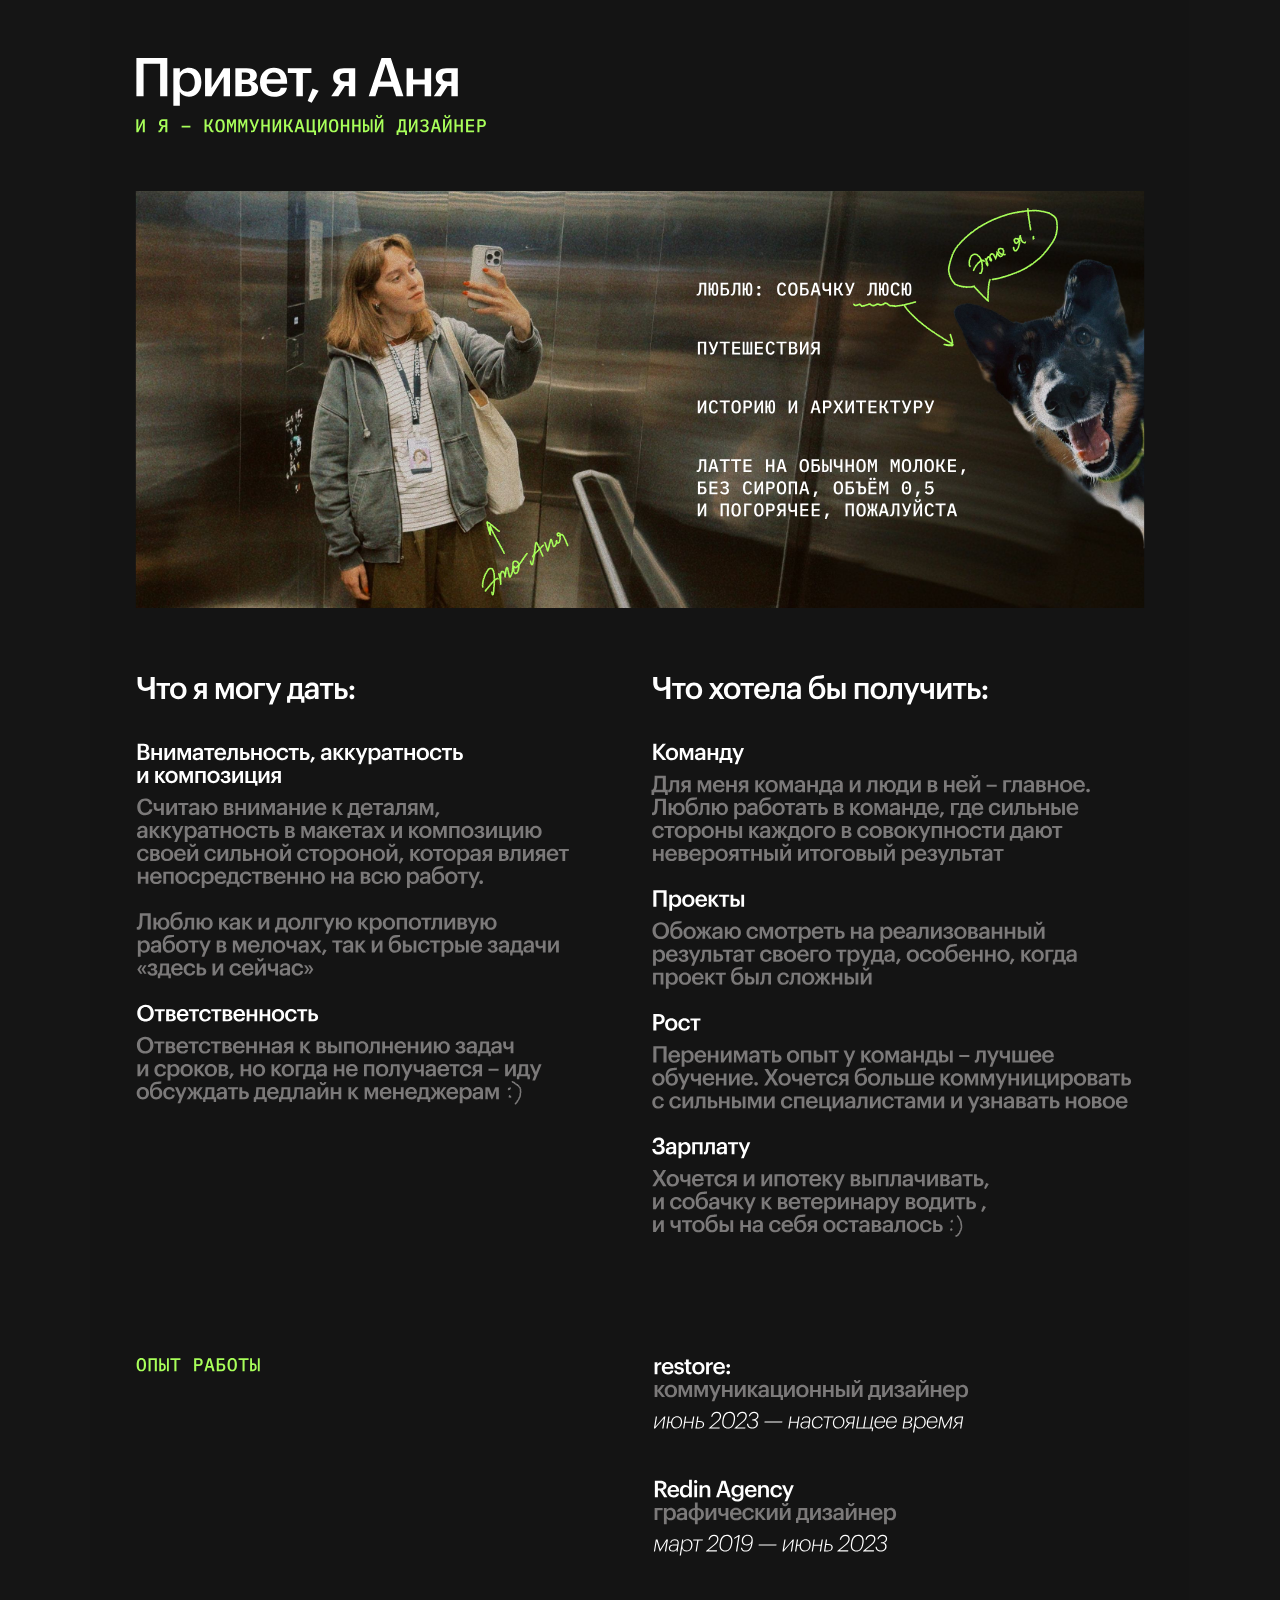
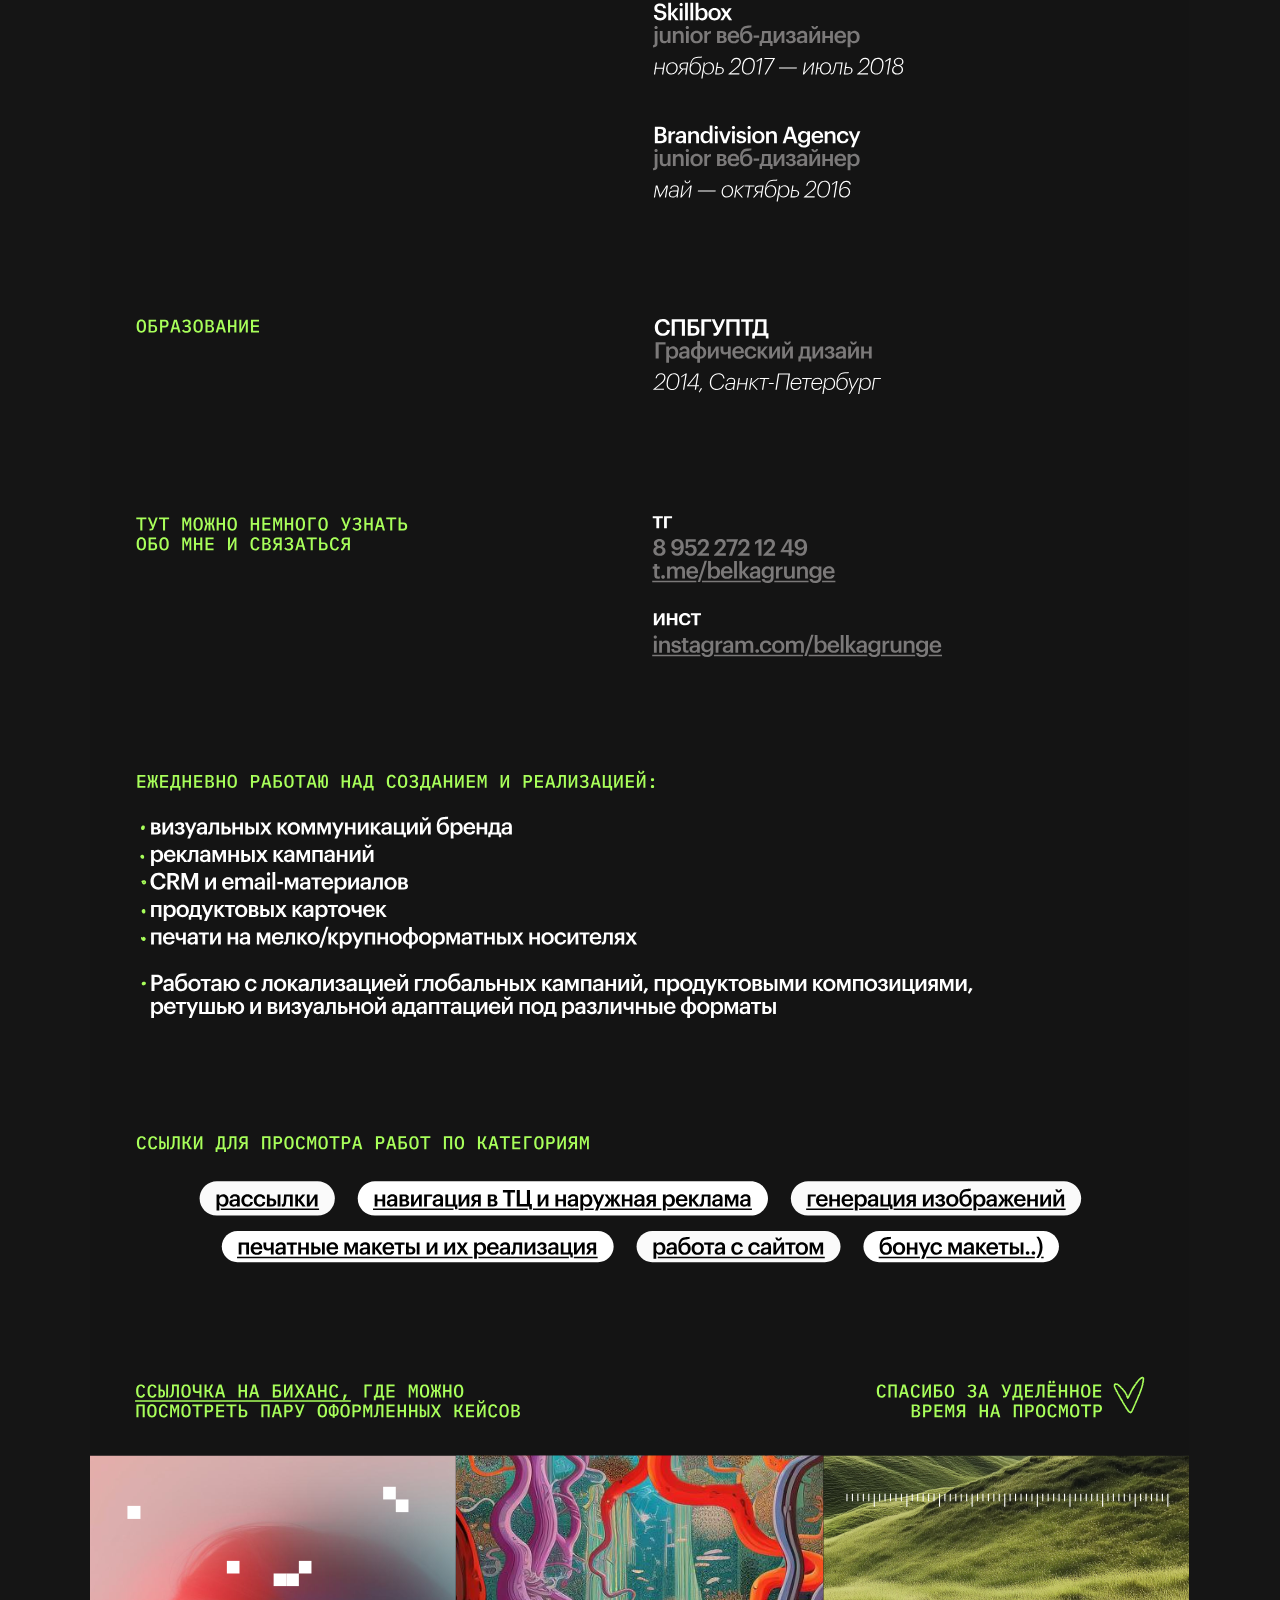
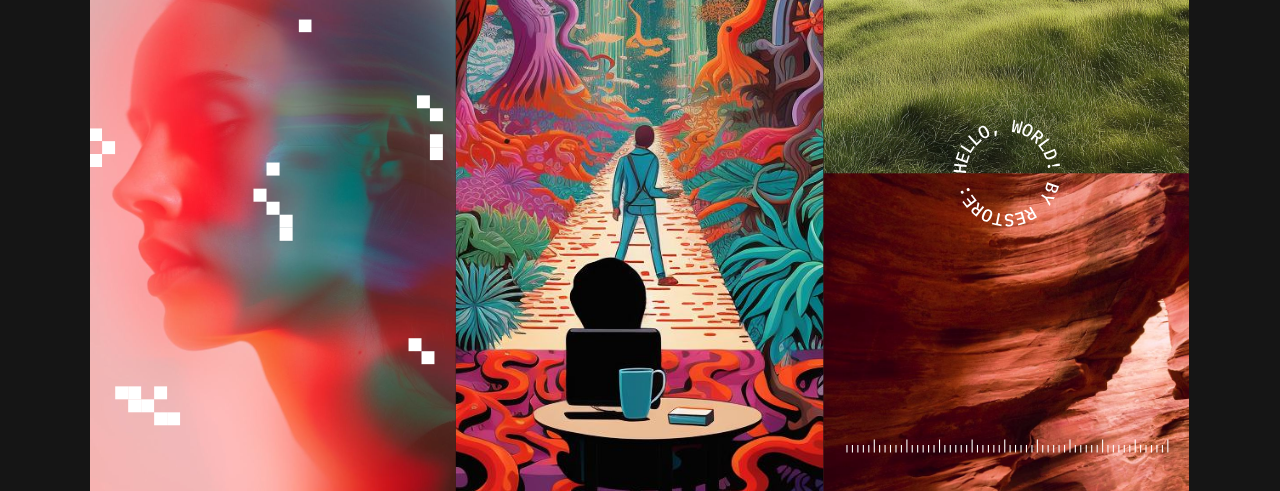
==== index.html @ af80dce6 "Use SVG resume for Retina quality" ====
<!doctype html>
<html lang="ru">
<head>
<meta charset="utf-8">
<meta name="viewport" content="width=device-width,initial-scale=1,viewport-fit=cover">
<title>Анна Белихова — портфолио</title>
<style>
*{box-sizing:border-box}
html{scroll-behavior:smooth;background:#151515;overflow-x:hidden}html,body{margin:0;width:100%;min-height:100%;background:#151515;color:#111;font-family:Arial,Helvetica,sans-serif;overscroll-behavior-y:none;overflow-x:hidden}
body.modal-open{overflow:hidden}
.page{width:100%;max-width:1100px;margin:0 auto;position:relative;line-height:0;background:#151515;overflow:hidden}
.page::after{content:"";position:absolute;top:0;right:-1px;width:2px;height:100%;background:#151515;pointer-events:none;z-index:1}
.resume{display:block;width:100%;max-width:none;height:auto}
.hotspot{position:absolute;border:0;background:transparent;cursor:pointer;border-radius:999px;padding:0;z-index:2}
.hotspot:focus-visible{outline:3px solid #111;outline-offset:2px}
.h1{left:9.97%;top:75.35%;width:12.29%;height:.94%}
.h2{left:24.34%;top:75.35%;width:37.29%;height:.94%}
.h3{left:63.72%;top:75.35%;width:26.39%;height:.94%}
.h4{left:11.98%;top:76.70%;width:35.63%;height:.86%}
.h5{left:49.69%;top:76.70%;width:18.54%;height:.86%}
.h6{left:70.31%;top:76.70%;width:17.78%;height:.86%}
.contact-link{position:absolute;display:block;z-index:3;background:transparent}
.telegram-link{left:51.11%;top:57.97%;width:26.86%;height:1.06%}
.behance-link{left:4.0972%;top:80.8568%;width:35.1389%;height:.8899%}
.instagram-link{left:51.11%;top:60.60%;width:26.39%;height:.44%}
.backdrop{position:fixed;inset:0;background:rgba(0,0,0,.60);display:none;align-items:center;justify-content:center;padding:20px;z-index:50}
.backdrop.is-open{display:flex}
.modal{position:relative;width:min(920px,calc(100vw - 40px));max-height:86vh;overflow:auto;background:#fff;border-radius:18px;box-shadow:0 28px 90px rgba(0,0,0,.3);overscroll-behavior:contain}
.modal-inner{line-height:0;padding:0}
.case-image{display:block;width:100%;height:auto}
.modal-title{font-size:32px;line-height:1.08;margin:0 0 18px}
.modal-note{font-size:16px;line-height:1.5;color:#666;margin:0;max-width:520px}
.placeholder-inner{padding:84px 50px 60px;line-height:1.35}
.close{position:sticky;top:14px;float:right;margin:14px 14px -58px 0;width:44px;height:44px;border:0;border-radius:50%;background:rgba(255,255,255,.98);box-shadow:0 3px 18px rgba(0,0,0,.18);cursor:pointer;z-index:3;font-size:28px;line-height:40px;font-weight:300}
@media(max-width:700px){
  .backdrop{padding:8px}
  .modal{width:calc(100vw - 16px);max-height:92vh;border-radius:14px}
  .modal-title{font-size:26px}
  .placeholder-inner{padding:72px 24px 40px}
  .close{top:10px;margin:10px 10px -54px 0}
}
</style>
</head>
<body>
<main class="page">
  <img class="resume" src="assets/resume.min.svg" alt="Резюме Анны Белиховой">
  <button class="hotspot h1" data-project="Рассылки" aria-label="Рассылки"></button>
  <button class="hotspot h2" data-project="Навигация в ТЦ и наружная реклама" aria-label="Навигация в ТЦ и наружная реклама"></button>
  <button class="hotspot h3" data-project="Генерация изображений" aria-label="Генерация изображений"></button>
  <button class="hotspot h4" data-project="Печатные макеты и их реализация" aria-label="Печатные макеты и их реализация"></button>
  <button class="hotspot h5" data-project="Работа с сайтом" aria-label="Работа с сайтом"></button>
  <button class="hotspot h6" data-project="Бонус макеты" aria-label="Бонус макеты"></button>
  <a class="contact-link telegram-link" href="https://t.me/belkagrunge" target="_blank" rel="noopener noreferrer" aria-label="Telegram"></a>
  <a class="contact-link behance-link" href="https://www.behance.net/belkagrunge" target="_blank" rel="noopener noreferrer" aria-label="Behance"></a>
  <a class="contact-link instagram-link" href="https://instagram.com/belkagrunge" target="_blank" rel="noopener noreferrer" aria-label="Instagram"></a>
</main>
<div class="backdrop" id="backdrop" aria-hidden="true">
  <section class="modal" role="dialog" aria-modal="true">
    <button class="close" id="close" aria-label="Закрыть">×</button>
    <div class="modal-inner" id="modalContent">
      <div class="placeholder-inner">
        <h1 class="modal-title" id="modalTitle"></h1>
        <p class="modal-note">Этот раздел пока не подключён.</p>
      </div>
    </div>
  </section>
</div>
<script>
const backdrop=document.getElementById('backdrop');
const closeBtn=document.getElementById('close');
const title=document.getElementById('modalTitle');
const modalContent=document.getElementById('modalContent');
function openModal(name){
  if(name==='Рассылки'){
    modalContent.innerHTML='<img class="case-image" src="assets/mailings.png" alt="Рассылки — портфолио Анны Белиховой" onerror="this.remove();document.getElementById(\'modalContent\').innerHTML=\'<div class=&quot;placeholder-inner&quot;><p class=&quot;modal-note&quot;>Имидж раздела пока не загружен.</p></div>\'">';
  }else{
    modalContent.innerHTML='<div class="placeholder-inner"><h1 class="modal-title" id="modalTitleDynamic"></h1><p class="modal-note">Этот раздел пока не подключён.</p></div>';
    document.getElementById('modalTitleDynamic').textContent=name;
  }
  if(typeof stopSmoothScroll === 'function') stopSmoothScroll();
  backdrop.classList.add('is-open');
  backdrop.setAttribute('aria-hidden','false');
  document.body.classList.add('modal-open');
  closeBtn.focus();
}
function closeModal(){
  backdrop.classList.remove('is-open');
  backdrop.setAttribute('aria-hidden','true');
  document.body.classList.remove('modal-open');
  requestAnimationFrame(()=>{
    if(typeof syncSmoothScroll === 'function') syncSmoothScroll();
  });
}
document.querySelectorAll('[data-project]').forEach(b=>b.addEventListener('click',()=>openModal(b.dataset.project)));
closeBtn.addEventListener('click',closeModal);
backdrop.addEventListener('click',e=>{if(e.target===backdrop) closeModal()});
document.addEventListener('keydown',e=>{if(e.key==='Escape') closeModal()});

const reduceMotion = window.matchMedia('(prefers-reduced-motion: reduce)').matches;
const isTouch = window.matchMedia('(pointer: coarse)').matches;
if(!reduceMotion && !isTouch){
  let current = window.scrollY;
  let target = window.scrollY;
  let raf = null;

  window.stopSmoothScroll = function(){
    if(raf){
      cancelAnimationFrame(raf);
      raf = null;
    }
    current = window.scrollY;
    target = window.scrollY;
  };

  window.syncSmoothScroll = function(){
    current = window.scrollY;
    target = window.scrollY;
  };

  const maxScroll = () => Math.max(0, document.documentElement.scrollHeight - window.innerHeight);

  function tick(){
    current += (target - current) * 0.115;
    if(Math.abs(target - current) < 0.35){
      current = target;
      window.scrollTo(0, current);
      raf = null;
      return;
    }
    window.scrollTo(0, current);
    raf = requestAnimationFrame(tick);
  }

  window.addEventListener('wheel', e => {
    if(document.body.classList.contains('modal-open')) return;
    if(e.ctrlKey) return;
    e.preventDefault();
    current = window.scrollY;
    target = Math.min(maxScroll(), Math.max(0, target + e.deltaY * 0.99));
    if(!raf) raf = requestAnimationFrame(tick);
  }, {passive:false});

  window.addEventListener('scroll', () => {
    if(!raf){
      current = window.scrollY;
      target = window.scrollY;
    }
  }, {passive:true});
}
</script>
</body>
</html>
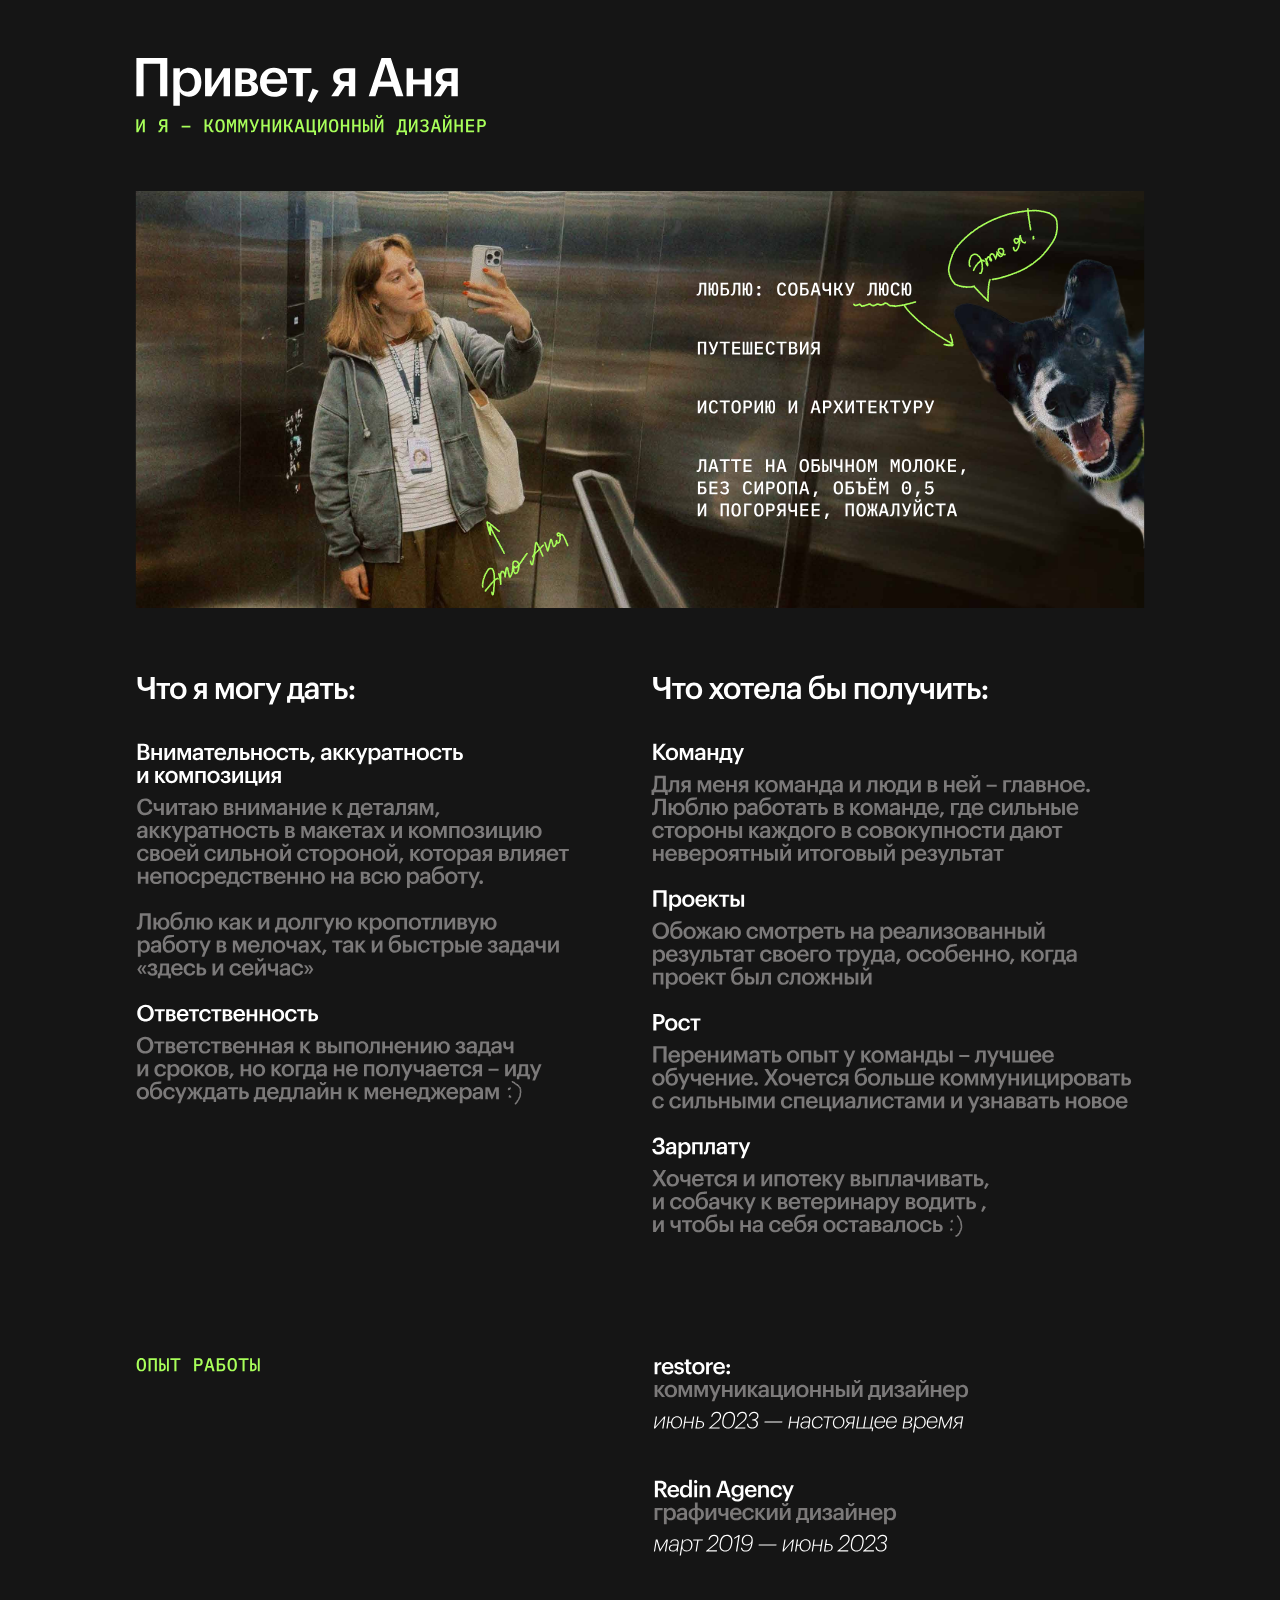
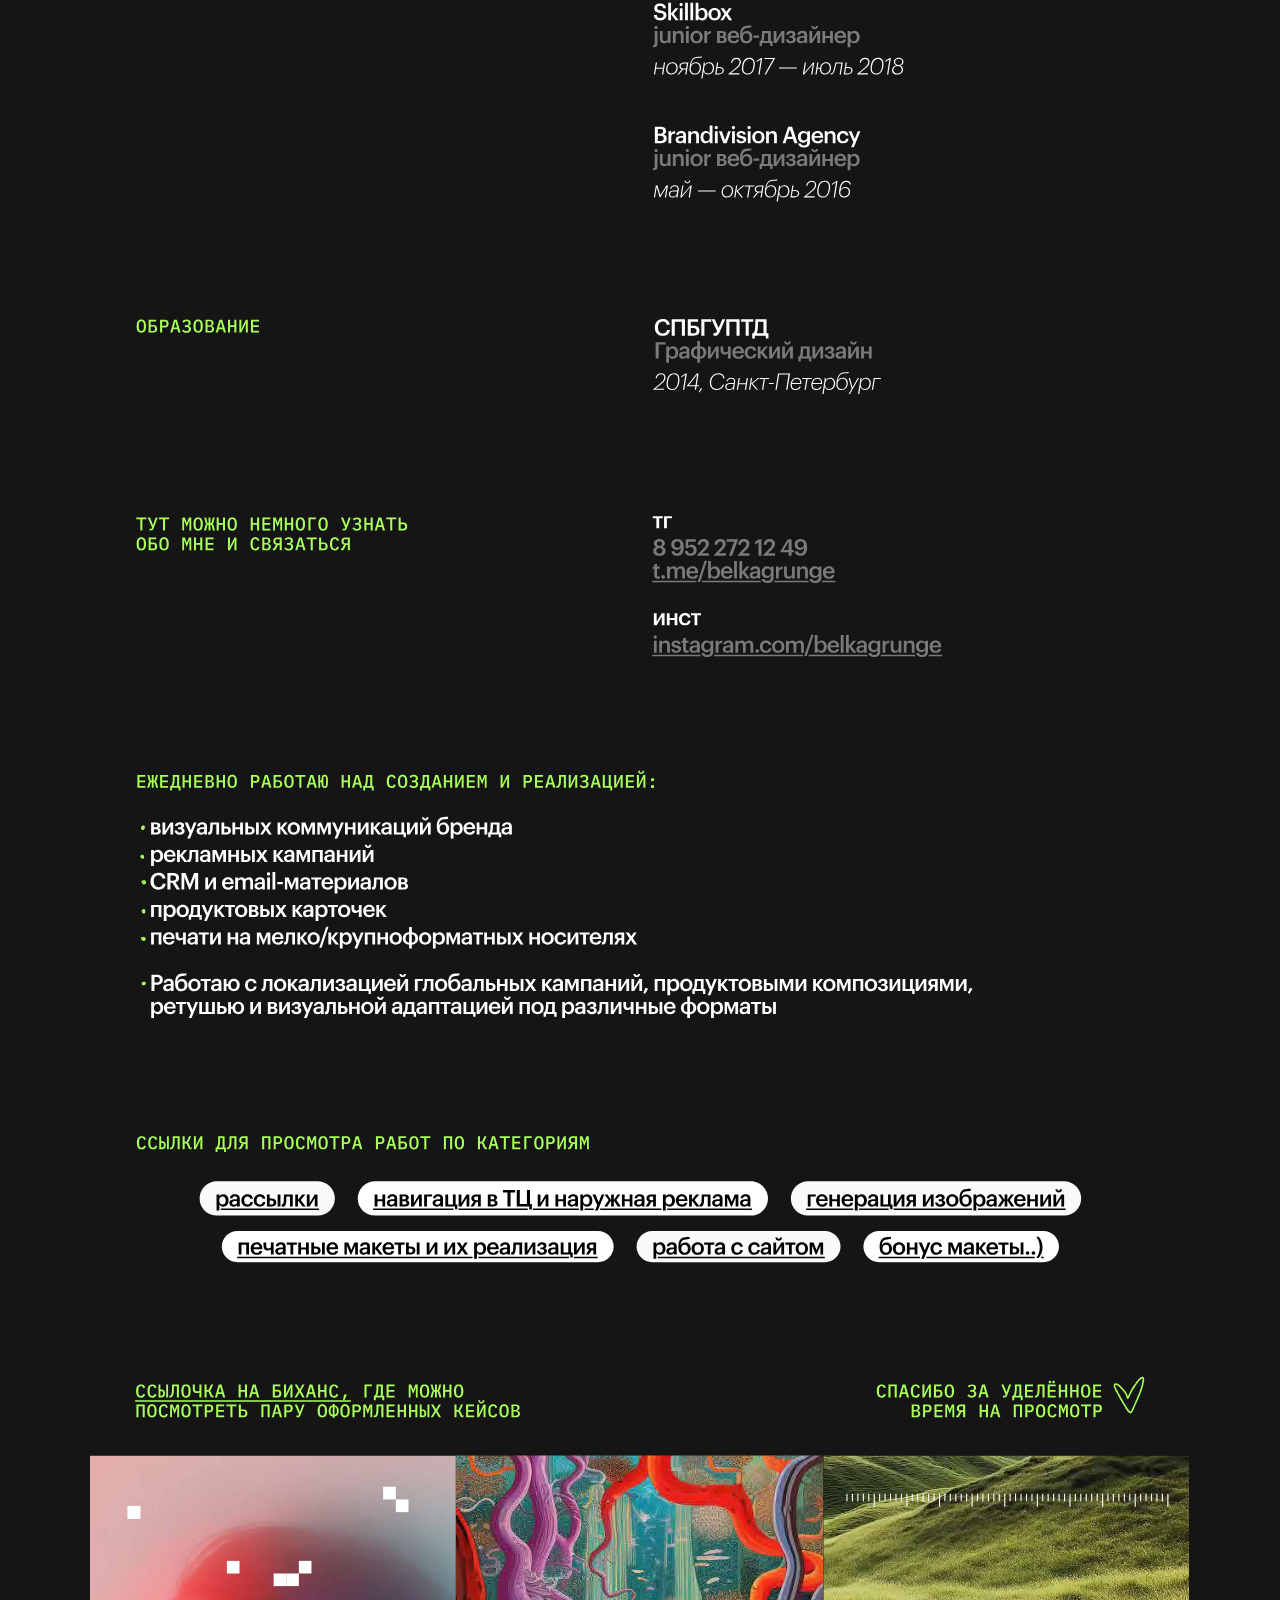
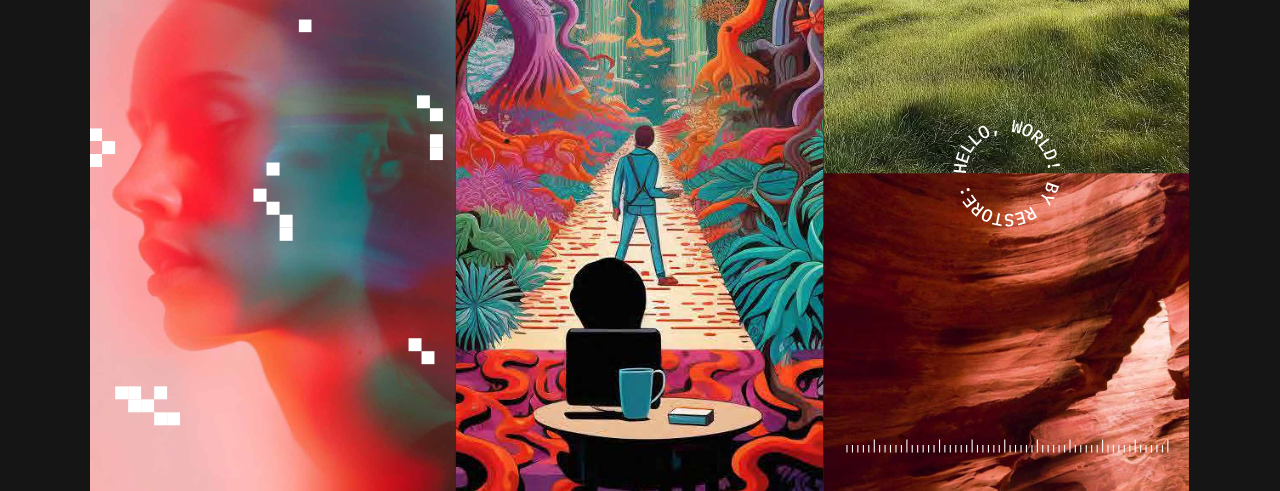
==== commit 5cca4ae4: "Connect all Figma portfolio case modals" ====
--- a/index.html
+++ b/index.html
@@ -23,21 +23,23 @@
 .telegram-link{left:51.11%;top:57.97%;width:26.86%;height:1.06%}
 .behance-link{left:4.0972%;top:80.8568%;width:35.1389%;height:.8899%}
 .instagram-link{left:51.11%;top:60.60%;width:26.39%;height:.44%}
-.backdrop{position:fixed;inset:0;background:rgba(0,0,0,.60);display:none;align-items:center;justify-content:center;padding:20px;z-index:50}
+.backdrop{position:fixed;inset:0;background:rgba(0,0,0,.76);display:none;align-items:center;justify-content:center;padding:10px;z-index:50}
 .backdrop.is-open{display:flex}
-.modal{position:relative;width:min(920px,calc(100vw - 40px));max-height:86vh;overflow:auto;background:#fff;border-radius:18px;box-shadow:0 28px 90px rgba(0,0,0,.3);overscroll-behavior:contain}
+.modal{position:relative;width:min(1440px,calc(100vw - 20px));max-height:96vh;overflow:auto;background:#292929;border-radius:0;box-shadow:0 28px 90px rgba(0,0,0,.45);overscroll-behavior:contain;scrollbar-color:#777 #292929}
 .modal-inner{line-height:0;padding:0}
-.case-image{display:block;width:100%;height:auto}
+.case-image{display:block;width:100%;height:auto;background:#292929}
+.case-loading{min-height:65vh;display:grid;place-items:center;background:#292929;color:#fff;font-size:15px;line-height:1.4;letter-spacing:.02em}
 .modal-title{font-size:32px;line-height:1.08;margin:0 0 18px}
 .modal-note{font-size:16px;line-height:1.5;color:#666;margin:0;max-width:520px}
 .placeholder-inner{padding:84px 50px 60px;line-height:1.35}
-.close{position:sticky;top:14px;float:right;margin:14px 14px -58px 0;width:44px;height:44px;border:0;border-radius:50%;background:rgba(255,255,255,.98);box-shadow:0 3px 18px rgba(0,0,0,.18);cursor:pointer;z-index:3;font-size:28px;line-height:40px;font-weight:300}
+.close{position:sticky;top:10px;float:right;margin:10px 10px -64px 0;width:54px;height:54px;border:0;border-radius:50%;background:rgba(41,41,41,.72);color:#fff;box-shadow:none;cursor:pointer;z-index:3;font-size:38px;line-height:48px;font-weight:200;backdrop-filter:blur(8px)}
+.close:focus-visible{outline:2px solid #9cef35;outline-offset:-4px}
 @media(max-width:700px){
-  .backdrop{padding:8px}
-  .modal{width:calc(100vw - 16px);max-height:92vh;border-radius:14px}
+  .backdrop{padding:0}
+  .modal{width:100vw;max-height:100vh}
   .modal-title{font-size:26px}
   .placeholder-inner{padding:72px 24px 40px}
-  .close{top:10px;margin:10px 10px -54px 0}
+  .close{top:6px;margin:6px 6px -58px 0;width:48px;height:48px;font-size:34px}
 }
 </style>
 </head>
@@ -68,25 +70,41 @@
 <script>
 const backdrop=document.getElementById('backdrop');
 const closeBtn=document.getElementById('close');
-const title=document.getElementById('modalTitle');
 const modalContent=document.getElementById('modalContent');
+const caseAssets={
+  'Рассылки':{src:'assets/cases/mailings.jpg',alt:'Рассылки — портфолио Анны Белиховой'},
+  'Навигация в ТЦ и наружная реклама':{src:'assets/cases/navigation.jpg',alt:'Навигация в ТЦ и наружная реклама — портфолио Анны Белиховой'},
+  'Генерация изображений':{src:'assets/cases/generation.jpg',alt:'Генерация изображений — портфолио Анны Белиховой'},
+  'Печатные макеты и их реализация':{src:'assets/cases/print.jpg',alt:'Печатные макеты и их реализация — портфолио Анны Белиховой'},
+  'Работа с сайтом':{src:'assets/cases/web.jpg',alt:'Работа с сайтом — портфолио Анны Белиховой'},
+  'Бонус макеты':{src:'assets/cases/bonus.jpg',alt:'Бонусные макеты — портфолио Анны Белиховой'}
+};
 function openModal(name){
-  if(name==='Рассылки'){
-    modalContent.innerHTML='<img class="case-image" src="assets/mailings.png" alt="Рассылки — портфолио Анны Белиховой" onerror="this.remove();document.getElementById(\'modalContent\').innerHTML=\'<div class=&quot;placeholder-inner&quot;><p class=&quot;modal-note&quot;>Имидж раздела пока не загружен.</p></div>\'">';
-  }else{
-    modalContent.innerHTML='<div class="placeholder-inner"><h1 class="modal-title" id="modalTitleDynamic"></h1><p class="modal-note">Этот раздел пока не подключён.</p></div>';
-    document.getElementById('modalTitleDynamic').textContent=name;
-  }
+  const project=caseAssets[name];
+  modalContent.innerHTML='<div class="case-loading" role="status">Загружаю кейс…</div>';
   if(typeof stopSmoothScroll === 'function') stopSmoothScroll();
   backdrop.classList.add('is-open');
   backdrop.setAttribute('aria-hidden','false');
   document.body.classList.add('modal-open');
+  const image=new Image();
+  image.className='case-image';
+  image.alt=project.alt;
+  image.decoding='async';
+  image.onload=()=>{
+    modalContent.replaceChildren(image);
+    document.querySelector('.modal').scrollTop=0;
+  };
+  image.onerror=()=>{
+    modalContent.innerHTML='<div class="placeholder-inner"><h1 class="modal-title">'+name+'</h1><p class="modal-note">Не удалось загрузить кейс. Обновите страницу и попробуйте ещё раз.</p></div>';
+  };
+  image.src=project.src;
   closeBtn.focus();
 }
 function closeModal(){
   backdrop.classList.remove('is-open');
   backdrop.setAttribute('aria-hidden','true');
   document.body.classList.remove('modal-open');
+  modalContent.replaceChildren();
   requestAnimationFrame(()=>{
     if(typeof syncSmoothScroll === 'function') syncSmoothScroll();
   });
@@ -149,4 +167,4 @@
 }
 </script>
 </body>
-</html>+</html>
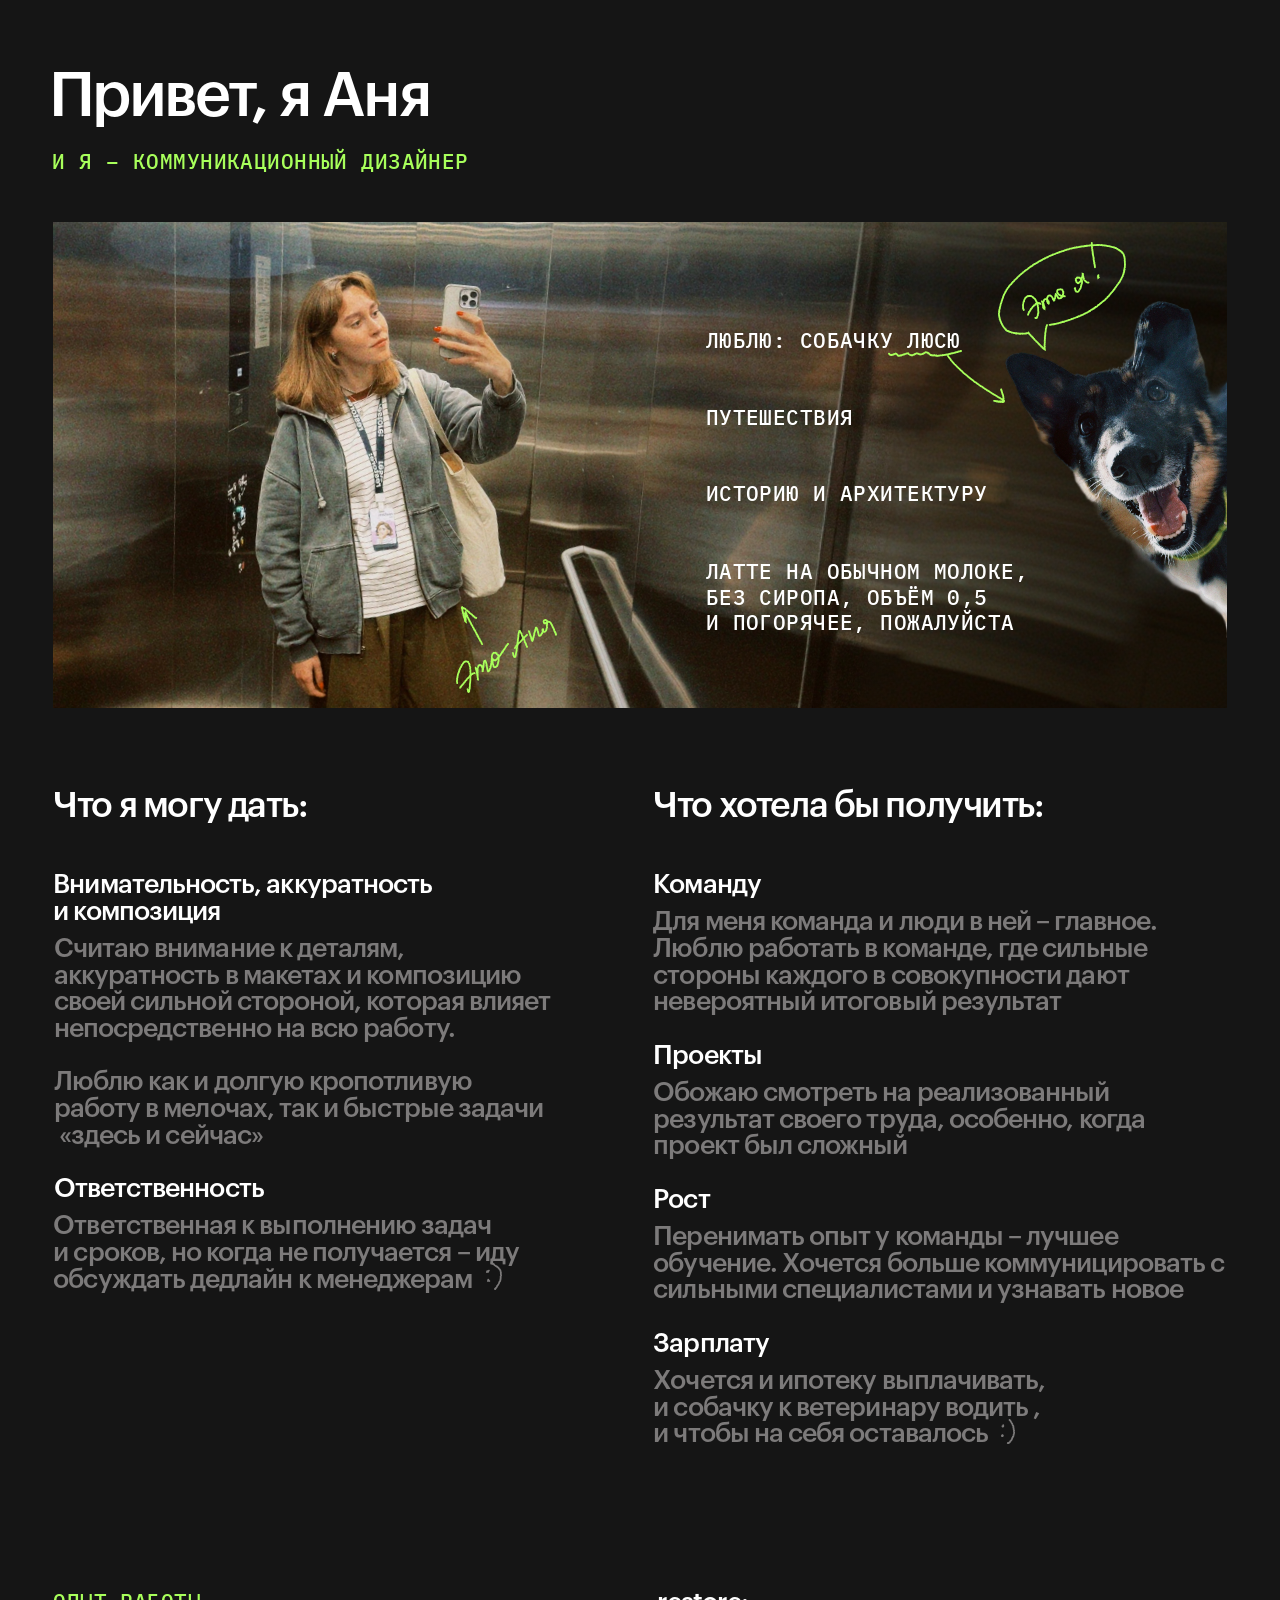
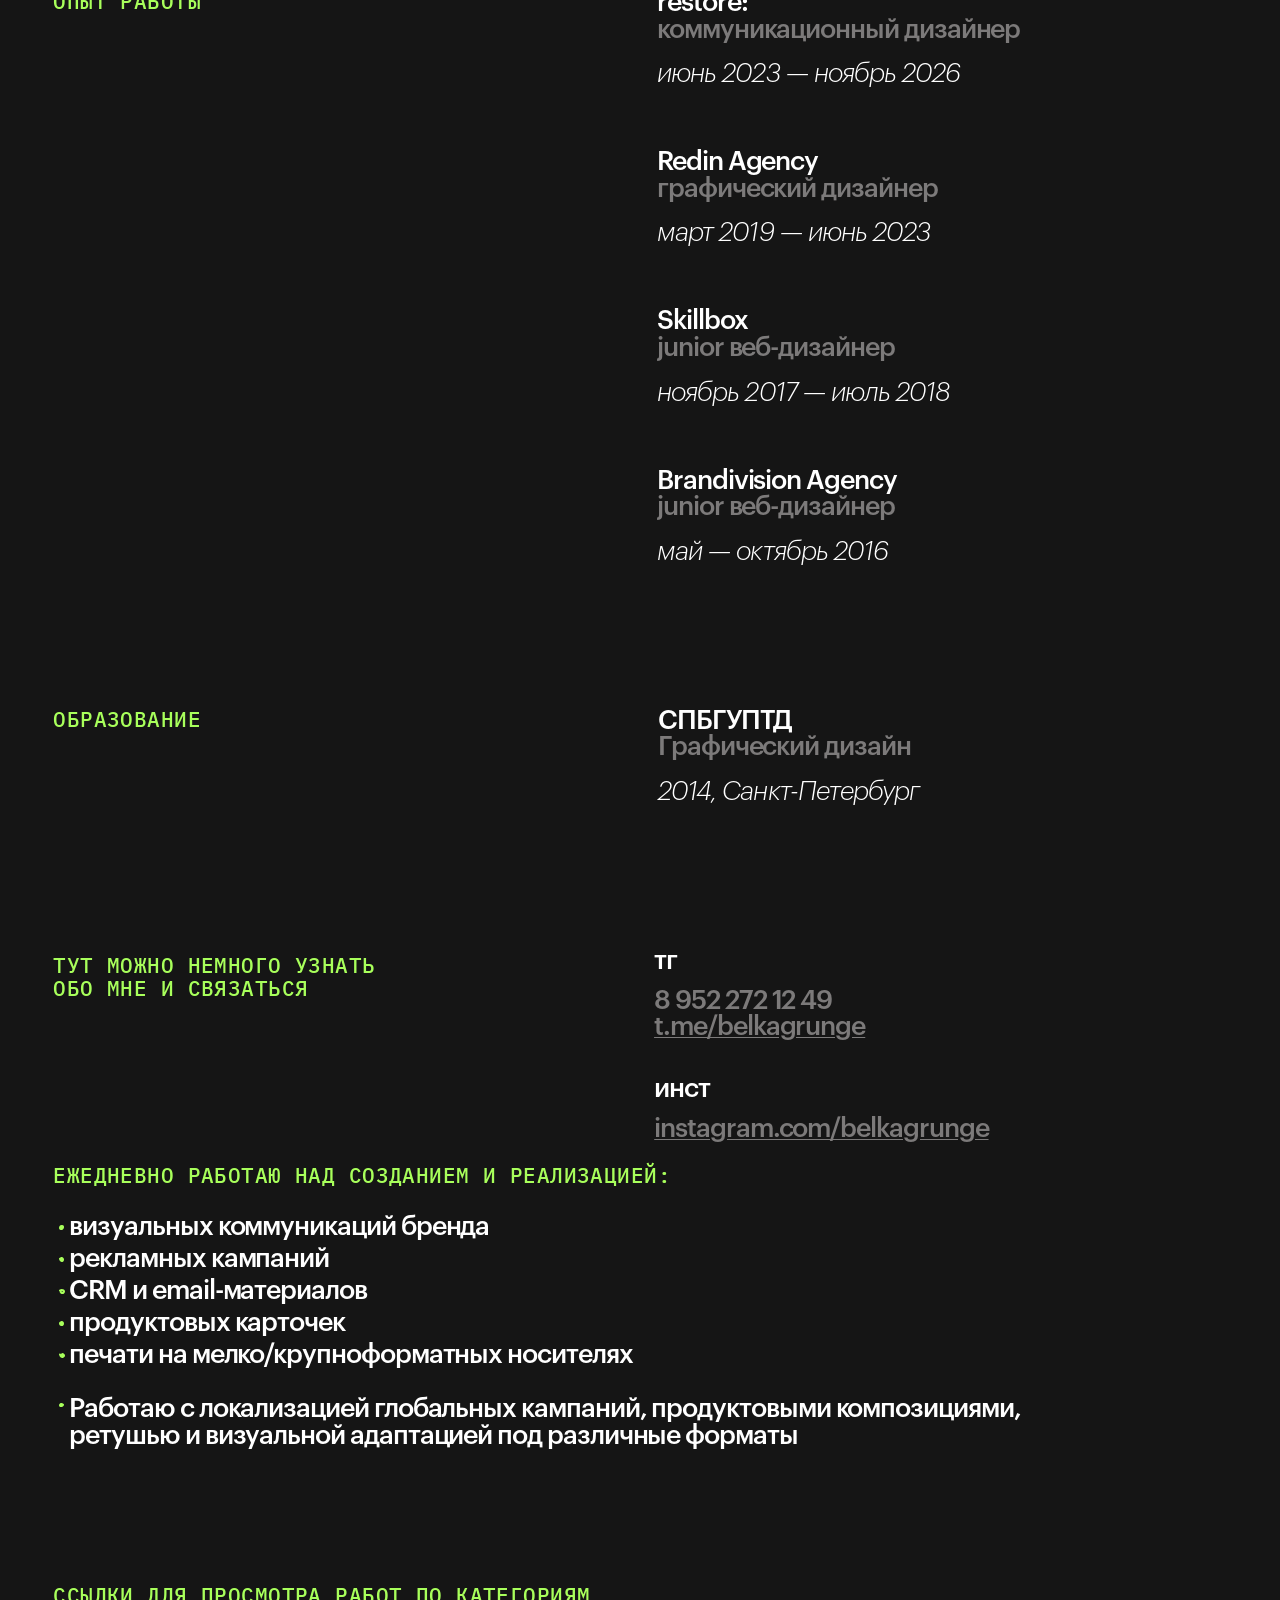
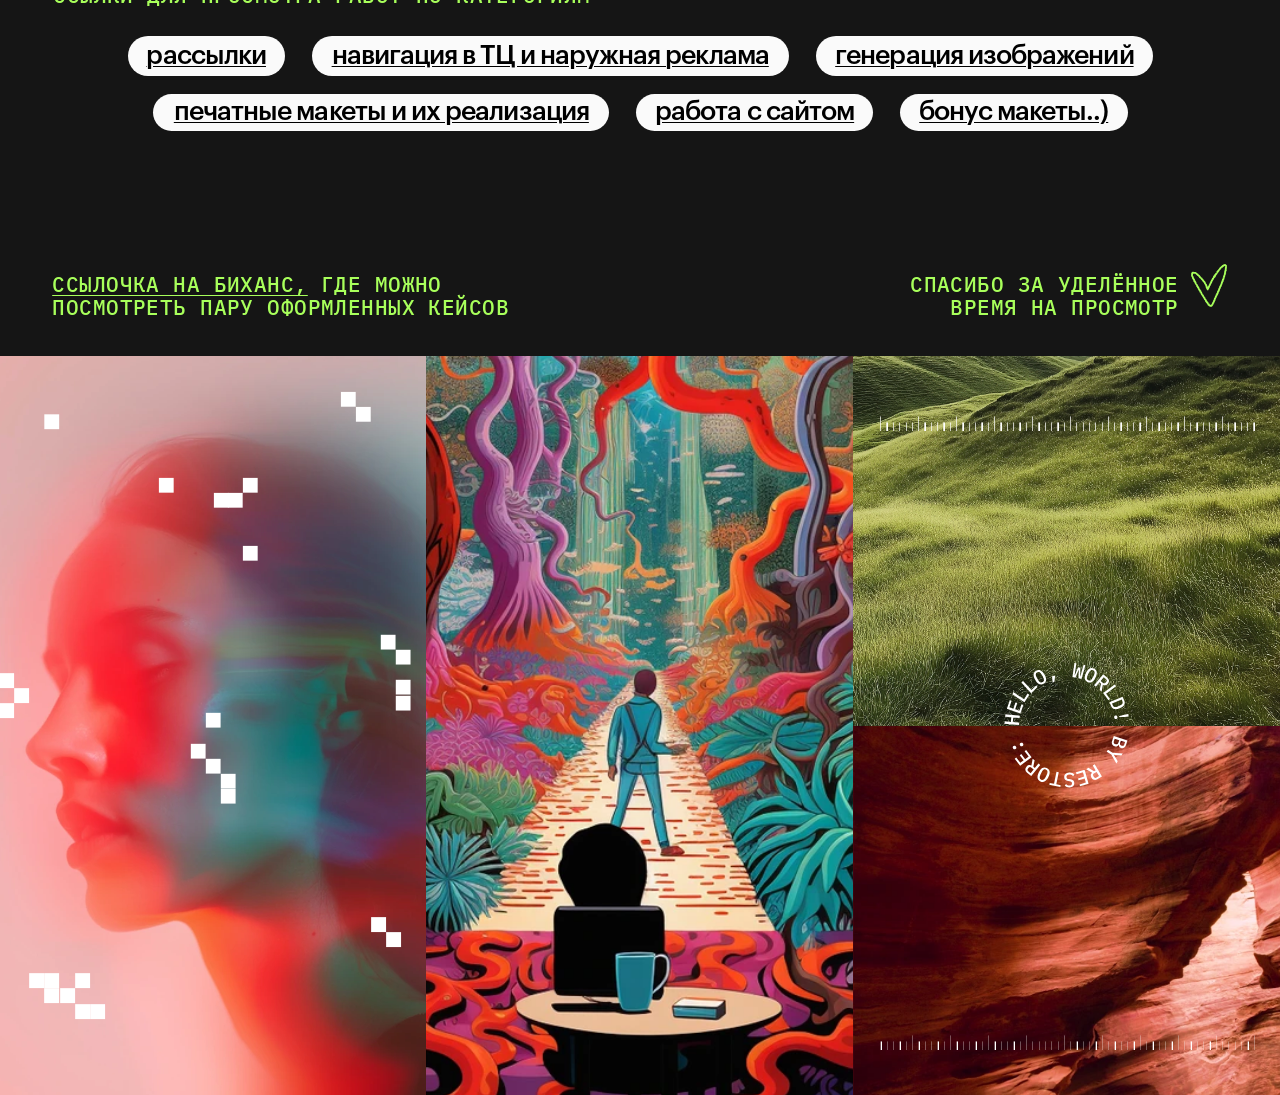
==== commit b9bc80df: "Publish portfolio version 2 with HTML layout and optimized JPEG galleries" ====
--- a/index.html
+++ b/index.html
@@ -1,170 +1 @@
-<!doctype html>
-<html lang="ru">
-<head>
-<meta charset="utf-8">
-<meta name="viewport" content="width=device-width,initial-scale=1,viewport-fit=cover">
-<title>Анна Белихова — портфолио</title>
-<style>
-*{box-sizing:border-box}
-html{scroll-behavior:smooth;background:#151515;overflow-x:hidden}html,body{margin:0;width:100%;min-height:100%;background:#151515;color:#111;font-family:Arial,Helvetica,sans-serif;overscroll-behavior-y:none;overflow-x:hidden}
-body.modal-open{overflow:hidden}
-.page{width:100%;max-width:1100px;margin:0 auto;position:relative;line-height:0;background:#151515;overflow:hidden}
-.page::after{content:"";position:absolute;top:0;right:-1px;width:2px;height:100%;background:#151515;pointer-events:none;z-index:1}
-.resume{display:block;width:100%;max-width:none;height:auto}
-.hotspot{position:absolute;border:0;background:transparent;cursor:pointer;border-radius:999px;padding:0;z-index:2}
-.hotspot:focus-visible{outline:3px solid #111;outline-offset:2px}
-.h1{left:9.97%;top:75.35%;width:12.29%;height:.94%}
-.h2{left:24.34%;top:75.35%;width:37.29%;height:.94%}
-.h3{left:63.72%;top:75.35%;width:26.39%;height:.94%}
-.h4{left:11.98%;top:76.70%;width:35.63%;height:.86%}
-.h5{left:49.69%;top:76.70%;width:18.54%;height:.86%}
-.h6{left:70.31%;top:76.70%;width:17.78%;height:.86%}
-.contact-link{position:absolute;display:block;z-index:3;background:transparent}
-.telegram-link{left:51.11%;top:57.97%;width:26.86%;height:1.06%}
-.behance-link{left:4.0972%;top:80.8568%;width:35.1389%;height:.8899%}
-.instagram-link{left:51.11%;top:60.60%;width:26.39%;height:.44%}
-.backdrop{position:fixed;inset:0;background:rgba(0,0,0,.76);display:none;align-items:center;justify-content:center;padding:10px;z-index:50}
-.backdrop.is-open{display:flex}
-.modal{position:relative;width:min(1440px,calc(100vw - 20px));max-height:96vh;overflow:auto;background:#292929;border-radius:0;box-shadow:0 28px 90px rgba(0,0,0,.45);overscroll-behavior:contain;scrollbar-color:#777 #292929}
-.modal-inner{line-height:0;padding:0}
-.case-image{display:block;width:100%;height:auto;background:#292929}
-.case-loading{min-height:65vh;display:grid;place-items:center;background:#292929;color:#fff;font-size:15px;line-height:1.4;letter-spacing:.02em}
-.modal-title{font-size:32px;line-height:1.08;margin:0 0 18px}
-.modal-note{font-size:16px;line-height:1.5;color:#666;margin:0;max-width:520px}
-.placeholder-inner{padding:84px 50px 60px;line-height:1.35}
-.close{position:sticky;top:10px;float:right;margin:10px 10px -64px 0;width:54px;height:54px;border:0;border-radius:50%;background:rgba(41,41,41,.72);color:#fff;box-shadow:none;cursor:pointer;z-index:3;font-size:38px;line-height:48px;font-weight:200;backdrop-filter:blur(8px)}
-.close:focus-visible{outline:2px solid #9cef35;outline-offset:-4px}
-@media(max-width:700px){
-  .backdrop{padding:0}
-  .modal{width:100vw;max-height:100vh}
-  .modal-title{font-size:26px}
-  .placeholder-inner{padding:72px 24px 40px}
-  .close{top:6px;margin:6px 6px -58px 0;width:48px;height:48px;font-size:34px}
-}
-</style>
-</head>
-<body>
-<main class="page">
-  <img class="resume" src="assets/resume.min.svg" alt="Резюме Анны Белиховой">
-  <button class="hotspot h1" data-project="Рассылки" aria-label="Рассылки"></button>
-  <button class="hotspot h2" data-project="Навигация в ТЦ и наружная реклама" aria-label="Навигация в ТЦ и наружная реклама"></button>
-  <button class="hotspot h3" data-project="Генерация изображений" aria-label="Генерация изображений"></button>
-  <button class="hotspot h4" data-project="Печатные макеты и их реализация" aria-label="Печатные макеты и их реализация"></button>
-  <button class="hotspot h5" data-project="Работа с сайтом" aria-label="Работа с сайтом"></button>
-  <button class="hotspot h6" data-project="Бонус макеты" aria-label="Бонус макеты"></button>
-  <a class="contact-link telegram-link" href="https://t.me/belkagrunge" target="_blank" rel="noopener noreferrer" aria-label="Telegram"></a>
-  <a class="contact-link behance-link" href="https://www.behance.net/belkagrunge" target="_blank" rel="noopener noreferrer" aria-label="Behance"></a>
-  <a class="contact-link instagram-link" href="https://instagram.com/belkagrunge" target="_blank" rel="noopener noreferrer" aria-label="Instagram"></a>
-</main>
-<div class="backdrop" id="backdrop" aria-hidden="true">
-  <section class="modal" role="dialog" aria-modal="true">
-    <button class="close" id="close" aria-label="Закрыть">×</button>
-    <div class="modal-inner" id="modalContent">
-      <div class="placeholder-inner">
-        <h1 class="modal-title" id="modalTitle"></h1>
-        <p class="modal-note">Этот раздел пока не подключён.</p>
-      </div>
-    </div>
-  </section>
-</div>
-<script>
-const backdrop=document.getElementById('backdrop');
-const closeBtn=document.getElementById('close');
-const modalContent=document.getElementById('modalContent');
-const caseAssets={
-  'Рассылки':{src:'assets/cases/mailings.jpg',alt:'Рассылки — портфолио Анны Белиховой'},
-  'Навигация в ТЦ и наружная реклама':{src:'assets/cases/navigation.jpg',alt:'Навигация в ТЦ и наружная реклама — портфолио Анны Белиховой'},
-  'Генерация изображений':{src:'assets/cases/generation.jpg',alt:'Генерация изображений — портфолио Анны Белиховой'},
-  'Печатные макеты и их реализация':{src:'assets/cases/print.jpg',alt:'Печатные макеты и их реализация — портфолио Анны Белиховой'},
-  'Работа с сайтом':{src:'assets/cases/web.jpg',alt:'Работа с сайтом — портфолио Анны Белиховой'},
-  'Бонус макеты':{src:'assets/cases/bonus.jpg',alt:'Бонусные макеты — портфолио Анны Белиховой'}
-};
-function openModal(name){
-  const project=caseAssets[name];
-  modalContent.innerHTML='<div class="case-loading" role="status">Загружаю кейс…</div>';
-  if(typeof stopSmoothScroll === 'function') stopSmoothScroll();
-  backdrop.classList.add('is-open');
-  backdrop.setAttribute('aria-hidden','false');
-  document.body.classList.add('modal-open');
-  const image=new Image();
-  image.className='case-image';
-  image.alt=project.alt;
-  image.decoding='async';
-  image.onload=()=>{
-    modalContent.replaceChildren(image);
-    document.querySelector('.modal').scrollTop=0;
-  };
-  image.onerror=()=>{
-    modalContent.innerHTML='<div class="placeholder-inner"><h1 class="modal-title">'+name+'</h1><p class="modal-note">Не удалось загрузить кейс. Обновите страницу и попробуйте ещё раз.</p></div>';
-  };
-  image.src=project.src;
-  closeBtn.focus();
-}
-function closeModal(){
-  backdrop.classList.remove('is-open');
-  backdrop.setAttribute('aria-hidden','true');
-  document.body.classList.remove('modal-open');
-  modalContent.replaceChildren();
-  requestAnimationFrame(()=>{
-    if(typeof syncSmoothScroll === 'function') syncSmoothScroll();
-  });
-}
-document.querySelectorAll('[data-project]').forEach(b=>b.addEventListener('click',()=>openModal(b.dataset.project)));
-closeBtn.addEventListener('click',closeModal);
-backdrop.addEventListener('click',e=>{if(e.target===backdrop) closeModal()});
-document.addEventListener('keydown',e=>{if(e.key==='Escape') closeModal()});
-
-const reduceMotion = window.matchMedia('(prefers-reduced-motion: reduce)').matches;
-const isTouch = window.matchMedia('(pointer: coarse)').matches;
-if(!reduceMotion && !isTouch){
-  let current = window.scrollY;
-  let target = window.scrollY;
-  let raf = null;
-
-  window.stopSmoothScroll = function(){
-    if(raf){
-      cancelAnimationFrame(raf);
-      raf = null;
-    }
-    current = window.scrollY;
-    target = window.scrollY;
-  };
-
-  window.syncSmoothScroll = function(){
-    current = window.scrollY;
-    target = window.scrollY;
-  };
-
-  const maxScroll = () => Math.max(0, document.documentElement.scrollHeight - window.innerHeight);
-
-  function tick(){
-    current += (target - current) * 0.115;
-    if(Math.abs(target - current) < 0.35){
-      current = target;
-      window.scrollTo(0, current);
-      raf = null;
-      return;
-    }
-    window.scrollTo(0, current);
-    raf = requestAnimationFrame(tick);
-  }
-
-  window.addEventListener('wheel', e => {
-    if(document.body.classList.contains('modal-open')) return;
-    if(e.ctrlKey) return;
-    e.preventDefault();
-    current = window.scrollY;
-    target = Math.min(maxScroll(), Math.max(0, target + e.deltaY * 0.99));
-    if(!raf) raf = requestAnimationFrame(tick);
-  }, {passive:false});
-
-  window.addEventListener('scroll', () => {
-    if(!raf){
-      current = window.scrollY;
-      target = window.scrollY;
-    }
-  }, {passive:true});
-}
-</script>
-</body>
-</html>
+<!doctype html><html lang="ru"><head><meta charset="utf-8"><meta name="viewport" content="width=device-width,initial-scale=1"><meta name="description" content="Аня Белихова — коммуникационный дизайнер. Портфолио и опыт работы."><title>Аня Белихова — коммуникационный дизайнер</title><link rel="stylesheet" href="style.css?v=close-10"></head><body><main id="main-canvas"><div style="background:#151515;position:relative;width:100%;height:100%" data-node-id="631:5594" data-name="Resume Belikhova"> <div style="position:absolute;height:28.913px;left:calc(33.33% + 67.85px);top:1421px;width:15.799px" data-node-id="631:5596"> <div style="position:absolute;inset:-3.46% -7.54% -3.46% -6.33%"> <img loading="lazy" decoding="async" alt="" style="display:block;max-width:none;width:100%;height:100%" src="assets/318b876b76d021c83260.svg" /> </div> </div> <div style="position:absolute;height:26.036px;left:calc(75% + 47px);top:1597px;width:13.87px" data-node-id="631:5600"> <div style="position:absolute;inset:-3.84% -7.59% -3.9% -7.52%"> <img loading="lazy" decoding="async" alt="" style="display:block;max-width:none;width:100%;height:100%" src="assets/97e318d7d71f81eaf6f7.svg" /> </div> </div> <div style="position:absolute;align-content:stretch;display:flex;flex-direction:column;gap:160px;align-items:flex-start;left:0.0px;padding-left:60px;top:886px;width:1440px" data-node-id="631:5604"> <div style="align-content:stretch;display:flex;gap:104px;align-items:flex-start;position:relative;flex-shrink:0;width:100%" data-node-id="631:5605"> <div style="align-content:stretch;display:flex;flex-direction:column;align-items:flex-start;position:relative;flex-shrink:0;width:571px" data-node-id="631:5606"> <div style="align-content:stretch;display:flex;flex-direction:column;gap:55px;align-items:flex-start;position:relative;flex-shrink:0;width:100%" data-node-id="631:5607"> <p style="text-box-edge:cap alphabetic;text-box-trim:trim-both;word-break:break-word;font-family:&quot;Graphik LC&quot;;font-weight:500;line-height:1;font-style:normal;position:relative;flex-shrink:0;font-size:40px;color:white;letter-spacing:-1.6px;width:100%" data-node-id="631:5608"> Что я могу дать: </p> <div style="align-content:stretch;display:flex;flex-direction:column;gap:30px;align-items:flex-start;position:relative;flex-shrink:0;width:100%" data-node-id="631:5609"> <div style="align-content:stretch;display:flex;flex-direction:column;gap:12px;align-items:flex-start;position:relative;flex-shrink:0;width:100%" data-node-id="631:5610"> <p style="word-break:break-word;font-family:&quot;Graphik LC&quot;;font-weight:500;line-height:1;font-style:normal;position:relative;flex-shrink:0;font-size:30px;color:white;letter-spacing:-1.05px;width:570px" data-node-id="631:5611"> Внимательность, аккуратность <br>и композиция </p> <div style="align-content:stretch;display:flex;align-items:center;justify-content:center;position:relative;flex-shrink:0;width:100%" data-node-id="631:5612"> <p style="word-break:break-word;font-family:&quot;Graphik LC&quot;;font-weight:500;line-height:1;font-style:normal;position:relative;flex-shrink:0;color:#7c7a7a;font-size:30px;letter-spacing:-1.05px;width:570px;white-space:pre-wrap" data-node-id="631:5613">Считаю внимание к деталям, аккуратность в макетах и композицию своей сильной стороной, которая влияет непосредственно на всю работу. <br> <br>Люблю как и долгую кропотливую работу в мелочах, так и быстрые задачи <br> «здесь и сейчас» </p> </div> </div> <div style="align-content:stretch;display:flex;flex-direction:column;gap:12px;align-items:flex-start;position:relative;flex-shrink:0;width:100%" data-node-id="631:5614"> <div style="align-content:stretch;display:flex;align-items:center;justify-content:center;position:relative;flex-shrink:0;width:100%" data-node-id="631:5615"> <p style="word-break:break-word;font-family:&quot;Graphik LC&quot;;font-weight:500;line-height:1;font-style:normal;position:relative;flex-shrink:0;font-size:30px;color:white;letter-spacing:-1.05px;width:570px" data-node-id="631:5616"> Ответственность </p> </div> <p style="word-break:break-word;font-family:&quot;Graphik LC&quot;;font-weight:500;line-height:1;font-style:normal;position:relative;flex-shrink:0;color:#7c7a7a;font-size:30px;letter-spacing:-1.05px;width:570px" data-node-id="631:5617"> Ответственная к выполнению задач <br>и сроков, но когда не получается – иду обсуждать дедлайн к менеджерам </p> </div> </div> </div> </div> <div style="align-content:stretch;display:flex;flex-direction:column;gap:55px;align-items:flex-start;position:relative;flex-shrink:0;width:624px" data-node-id="631:5618"> <p style="text-box-edge:cap alphabetic;text-box-trim:trim-both;word-break:break-word;font-family:&quot;Graphik LC&quot;;font-weight:500;line-height:1;min-width:100%;font-style:normal;position:relative;flex-shrink:0;font-size:40px;color:white;letter-spacing:-1.6px;width:min-content" data-node-id="631:5619"> Что хотела бы получить: </p> <div style="align-content:stretch;display:flex;flex-direction:column;gap:30px;align-items:flex-start;position:relative;flex-shrink:0" data-node-id="631:5620"> <div style="align-content:stretch;display:flex;flex-direction:column;gap:12px;align-items:flex-start;position:relative;flex-shrink:0;width:100%" data-node-id="631:5621"> <div style="align-content:stretch;display:flex;align-items:center;justify-content:center;position:relative;flex-shrink:0;width:100%" data-node-id="631:5622"> <p style="word-break:break-word;flex:1 0 0;font-family:&quot;Graphik LC&quot;;font-weight:500;line-height:1;min-width:1px;font-style:normal;position:relative;font-size:30px;color:white;letter-spacing:-1.05px" data-node-id="631:5623"> Команду </p> </div> <div style="align-content:stretch;display:flex;align-items:center;justify-content:center;position:relative;flex-shrink:0;width:100%" data-node-id="631:5624"> <p style="word-break:break-word;flex:1 0 0;font-family:&quot;Graphik LC&quot;;font-weight:500;line-height:1;min-width:1px;font-style:normal;position:relative;color:#7c7a7a;font-size:30px;letter-spacing:-1.05px" data-node-id="631:5625"> Для меня команда и люди в ней – главное. Люблю работать в команде, где сильные стороны каждого в совокупности дают невероятный итоговый результат </p> </div> </div> <div style="align-content:stretch;display:flex;flex-direction:column;gap:12px;align-items:flex-start;position:relative;flex-shrink:0" data-node-id="631:5626"> <p style="word-break:break-word;font-family:&quot;Graphik LC&quot;;font-weight:500;line-height:1;min-width:100%;font-style:normal;position:relative;flex-shrink:0;font-size:30px;color:white;letter-spacing:-1.05px;width:min-content" data-node-id="631:5627"> Проекты </p> <div style="align-content:stretch;display:flex;align-items:center;justify-content:center;position:relative;flex-shrink:0" data-node-id="631:5628"> <p style="word-break:break-word;font-family:&quot;Graphik LC&quot;;font-weight:500;line-height:1;font-style:normal;position:relative;flex-shrink:0;color:#7c7a7a;font-size:30px;letter-spacing:-1.05px;width:646px" data-node-id="631:5629"> Обожаю смотреть на реализованный результат своего труда, особенно, когда проект был сложный </p> </div> </div> <div style="align-content:stretch;display:flex;align-items:center;justify-content:center;position:relative;flex-shrink:0;width:100%" data-node-id="631:5630"> <div style="align-content:stretch;display:flex;flex:1 0 0;flex-direction:column;gap:12px;align-items:flex-start;min-width:1px;position:relative" data-node-id="631:5631"> <div style="align-content:stretch;display:flex;align-items:center;justify-content:center;position:relative;flex-shrink:0;width:100%" data-node-id="631:5632"> <p style="word-break:break-word;flex:1 0 0;font-family:&quot;Graphik LC&quot;;font-weight:500;line-height:1;min-width:1px;font-style:normal;position:relative;font-size:30px;color:white;letter-spacing:-1.05px" data-node-id="631:5633"> Рост </p> </div> <p style="word-break:break-word;font-family:&quot;Graphik LC&quot;;font-weight:500;line-height:1;font-style:normal;position:relative;flex-shrink:0;color:#7c7a7a;font-size:30px;letter-spacing:-1.05px;width:100%" data-node-id="631:5634"> Перенимать опыт у команды – лучшее обучение. Хочется больше коммуницировать с сильными специалистами и узнавать новое </p> </div> </div> <div style="align-content:stretch;display:flex;flex-direction:column;gap:12px;align-items:flex-start;position:relative;flex-shrink:0;width:100%" data-node-id="631:5635"> <div style="align-content:stretch;display:flex;align-items:center;justify-content:center;position:relative;flex-shrink:0;width:100%" data-node-id="631:5636"> <p style="word-break:break-word;flex:1 0 0;font-family:&quot;Graphik LC&quot;;font-weight:500;line-height:1;min-width:1px;font-style:normal;position:relative;font-size:30px;color:white;letter-spacing:-1.05px" data-node-id="631:5637"> Зарплату </p> </div> <p style="word-break:break-word;font-family:&quot;Graphik LC&quot;;font-weight:500;line-height:1;font-style:normal;position:relative;flex-shrink:0;color:#7c7a7a;font-size:30px;letter-spacing:-1.05px;width:100%" data-node-id="631:5638"> Хочется и ипотеку выплачивать, <br>и собачку к ветеринару водить ,<br> и чтобы на себя оставалось  </p> </div> </div> </div> </div> <div style="align-content:stretch;display:flex;gap:513px;align-items:flex-start;position:relative;flex-shrink:0" data-node-id="631:5639"> <div style="align-content:stretch;display:flex;align-items:flex-start;position:relative;flex-shrink:0" data-node-id="631:5640" data-name="micro-micro text"> <p style="text-box-edge:cap alphabetic;text-box-trim:trim-both;word-break:break-word;font-family:&quot;IBM Plex Mono&quot;;font-weight:500;line-height:1.1;font-style:normal;position:relative;flex-shrink:0;color:#a8ff5b;font-size:24px;letter-spacing:0.48px;text-transform:uppercase;white-space:nowrap" data-node-id="I631:5640;167:145"> Опыт работы </p> </div> <div style="align-content:stretch;display:flex;flex-direction:column;gap:69px;align-items:flex-start;position:relative;flex-shrink:0;width:501.332px" data-node-id="631:5641"> <div style="align-content:stretch;display:flex;flex-direction:column;gap:20px;align-items:flex-start;position:relative;flex-shrink:0;width:100%" data-node-id="631:5642"> <div style="align-content:stretch;display:flex;flex-direction:column;align-items:flex-start;position:relative;flex-shrink:0;width:100%" data-node-id="631:5643"> <div style="text-box-edge:cap alphabetic;text-box-trim:trim-both;word-break:break-word;font-family:&quot;Graphik LC&quot;;font-weight:500;line-height:0;font-style:normal;position:relative;flex-shrink:0;font-size:0px;color:white;letter-spacing:-1.2px;width:506.346px" data-node-id="631:5644"> <p style="line-height:1;margin-bottom:0.0px;font-size:30px">restore:</p> <p style="line-height:1;color:#7c7a7a;font-size:30px">коммуникационный дизайнер</p> </div> </div> <p style="text-box-edge:cap alphabetic;text-box-trim:trim-both;word-break:break-word;font-family:&quot;Graphik LC&quot;;font-weight:300;font-style:italic;line-height:1;position:relative;flex-shrink:0;font-size:30px;color:white;letter-spacing:-1.05px;width:100%" data-node-id="631:5645"> июнь 2023 — ноябрь 2026 </p> </div> <div style="align-content:stretch;display:flex;flex-direction:column;gap:20px;align-items:flex-start;position:relative;flex-shrink:0;width:100%" data-node-id="631:5646"> <div style="align-content:stretch;display:flex;flex-direction:column;align-items:flex-start;position:relative;flex-shrink:0;width:406.116px" data-node-id="631:5647"> <div style="text-box-edge:cap alphabetic;text-box-trim:trim-both;word-break:break-word;font-family:&quot;Graphik LC&quot;;font-weight:500;line-height:0;font-style:normal;position:relative;flex-shrink:0;font-size:0px;color:white;letter-spacing:-1.2px;white-space:nowrap" data-node-id="631:5648"> <p style="line-height:1;margin-bottom:0.0px;font-size:30px">Redin Agency</p> <p style="line-height:1;color:#7c7a7a;font-size:30px">графический дизайнер</p> </div> </div> <p style="text-box-edge:cap alphabetic;text-box-trim:trim-both;word-break:break-word;font-family:&quot;Graphik LC&quot;;font-weight:300;font-style:italic;line-height:1;min-width:100%;position:relative;flex-shrink:0;font-size:30px;color:white;letter-spacing:-1.05px;width:min-content" data-node-id="631:5649"> март 2019 — июнь 2023 </p> </div> <div style="align-content:stretch;display:flex;flex-direction:column;gap:20px;align-items:flex-start;position:relative;flex-shrink:0;width:100%" data-node-id="631:5650"> <div style="align-content:stretch;display:flex;flex-direction:column;align-items:flex-start;position:relative;flex-shrink:0;width:100%" data-node-id="631:5651"> <div style="text-box-edge:cap alphabetic;text-box-trim:trim-both;word-break:break-word;font-family:&quot;Graphik LC&quot;;font-weight:500;line-height:0;font-style:normal;position:relative;flex-shrink:0;font-size:0px;color:white;letter-spacing:-1.2px;width:506.346px" data-node-id="631:5652"> <p style="line-height:1;margin-bottom:0.0px;font-size:30px">Skillbox</p> <p style="line-height:1;color:#7c7a7a;font-size:30px">junior веб-дизайнер</p> </div> </div> <p style="text-box-edge:cap alphabetic;text-box-trim:trim-both;word-break:break-word;font-family:&quot;Graphik LC&quot;;font-weight:300;font-style:italic;line-height:1;position:relative;flex-shrink:0;font-size:30px;color:white;letter-spacing:-1.05px;width:100%" data-node-id="631:5653"> ноябрь 2017 — июль 2018 </p> </div> <div style="align-content:stretch;display:flex;flex-direction:column;gap:20px;align-items:flex-start;position:relative;flex-shrink:0;width:100%" data-node-id="631:5654"> <div style="align-content:stretch;display:flex;flex-direction:column;align-items:flex-start;position:relative;flex-shrink:0;width:100%" data-node-id="631:5655"> <div style="text-box-edge:cap alphabetic;text-box-trim:trim-both;word-break:break-word;font-family:&quot;Graphik LC&quot;;font-weight:500;line-height:0;font-style:normal;position:relative;flex-shrink:0;font-size:0px;color:white;letter-spacing:-1.2px;width:506.346px" data-node-id="631:5656"> <p style="line-height:1;margin-bottom:0.0px;font-size:30px">Brandivision Agency</p> <p style="line-height:1;color:#7c7a7a;font-size:30px">junior веб-дизайнер</p> </div> </div> <p style="text-box-edge:cap alphabetic;text-box-trim:trim-both;word-break:break-word;font-family:&quot;Graphik LC&quot;;font-weight:300;font-style:italic;line-height:1;position:relative;flex-shrink:0;font-size:30px;color:white;letter-spacing:-1.05px;width:100%" data-node-id="631:5657"> май — октябрь 2016 </p> </div> </div> </div> <div style="align-content:stretch;display:flex;gap:514px;align-items:flex-start;position:relative;flex-shrink:0" data-node-id="631:5658"> <div style="align-content:stretch;display:flex;align-items:flex-start;position:relative;flex-shrink:0" data-node-id="631:5659" data-name="micro-micro text"> <p style="text-box-edge:cap alphabetic;text-box-trim:trim-both;word-break:break-word;font-family:&quot;IBM Plex Mono&quot;;font-weight:500;line-height:1.1;font-style:normal;position:relative;flex-shrink:0;color:#a8ff5b;font-size:24px;letter-spacing:0.48px;text-transform:uppercase;white-space:nowrap" data-node-id="I631:5659;167:145"> образование </p> </div> <div style="align-content:stretch;display:flex;flex-direction:column;gap:20px;align-items:flex-start;position:relative;flex-shrink:0;width:501.332px" data-node-id="631:5660"> <div style="align-content:stretch;display:flex;flex-direction:column;align-items:flex-start;position:relative;flex-shrink:0;width:100%" data-node-id="631:5661"> <div style="text-box-edge:cap alphabetic;text-box-trim:trim-both;word-break:break-word;font-family:&quot;Graphik LC&quot;;font-weight:500;line-height:0;font-style:normal;position:relative;flex-shrink:0;font-size:0px;color:white;letter-spacing:-1.2px;width:506.346px" data-node-id="631:5662"> <p style="line-height:1;margin-bottom:0.0px;font-size:30px">СПБГУПТД</p> <p style="line-height:1;color:#7c7a7a;font-size:30px">Графический дизайн</p> </div> </div> <p style="text-box-edge:cap alphabetic;text-box-trim:trim-both;word-break:break-word;font-family:&quot;Graphik LC&quot;;font-weight:300;font-style:italic;line-height:1;position:relative;flex-shrink:0;font-size:30px;color:white;letter-spacing:-1.05px;width:100%" data-node-id="631:5663"> 2014, Санкт-Петербург </p> </div> </div> <div style="align-content:stretch;display:flex;gap:200px;align-items:flex-start;position:relative;flex-shrink:0" data-node-id="631:5664"> <div style="align-content:stretch;display:flex;flex-direction:column;align-items:flex-start;padding-top:7px;position:relative;flex-shrink:0;width:476px" data-node-id="631:5665"> <div style="align-content:stretch;display:flex;align-items:flex-start;position:relative;flex-shrink:0;width:100%" data-node-id="631:5666" data-name="micro-micro text"> <p style="text-box-edge:cap alphabetic;text-box-trim:trim-both;word-break:break-word;font-family:&quot;IBM Plex Mono&quot;;font-weight:500;line-height:1.1;font-style:normal;position:relative;flex-shrink:0;color:#a8ff5b;font-size:24px;letter-spacing:0.48px;text-transform:uppercase;white-space:nowrap" data-node-id="I631:5666;167:145"> Тут можно немного узнать <br> обо мне и связаться </p> </div> </div> <div style="word-break:break-word;align-content:stretch;display:flex;flex-direction:column;font-family:&quot;Graphik LC&quot;;font-weight:500;gap:40px;align-items:flex-start;font-style:normal;position:relative;flex-shrink:0;letter-spacing:-1.2px" data-node-id="631:5667"> <div style="align-content:stretch;display:flex;flex-direction:column;gap:15px;align-items:flex-start;position:relative;flex-shrink:0;color:white" data-node-id="631:5668"> <p style="text-box-edge:cap alphabetic;text-box-trim:trim-both;line-height:1;position:relative;flex-shrink:0;font-size:30px;width:386.751px" data-node-id="631:5669"> тг </p> <p style="text-box-edge:cap alphabetic;text-box-trim:trim-both;line-height:0;position:relative;flex-shrink:0;font-size:0px;width:386.751px" data-node-id="631:5670"> <span style="line-height:1;color:#7c7a7a;font-size:30px">8 952 272 12 49</span> <span style="line-height:1;font-size:30px"> <br> </span> <a style="text-underline-position:from-font;cursor:pointer;text-decoration-thickness:from-font;text-decoration-style:solid;line-height:1;color:#7c7a7a;font-size:30px;text-decoration-line:underline" href="https://t.me/belkagrunge" target="_blank"> <span style="text-underline-position:from-font;text-decoration-thickness:from-font;text-decoration-style:solid;text-decoration-line:underline" href="https://t.me/belkagrunge" target="_blank"> t.me/belkagrunge </span> </a> </p> </div> <div style="align-content:stretch;display:flex;flex-direction:column;gap:15px;align-items:flex-start;position:relative;flex-shrink:0;font-size:30px" data-node-id="631:5671"> <p style="text-box-edge:cap alphabetic;text-box-trim:trim-both;line-height:1;position:relative;flex-shrink:0;color:white;width:534.193px" data-node-id="631:5672"> инст </p> <a style="text-box-edge:cap alphabetic;text-box-trim:trim-both;display:block;line-height:0;position:relative;flex-shrink:0;color:#7c7a7a;white-space:nowrap" href="https://instagram.com/belkagrunge" data-node-id="631:5673" target="_blank"> <p style="text-underline-position:from-font;cursor:pointer;text-decoration-thickness:from-font;text-decoration-style:solid;line-height:1;text-decoration-line:underline">instagram.com/belkagrunge</p> </a> </div> </div> </div> <div style="align-content:stretch;display:flex;flex-direction:column;gap:40px;align-items:flex-start;position:relative;flex-shrink:0;width:1321px" data-node-id="631:5674"> <div style="align-content:stretch;display:flex;align-items:flex-start;position:relative;flex-shrink:0;width:1310px" data-node-id="631:5675"> <div style="align-content:stretch;display:flex;align-items:flex-start;position:relative;flex-shrink:0" data-node-id="631:5676"> <div style="align-content:stretch;display:flex;align-items:flex-start;position:relative;flex-shrink:0" data-node-id="631:5677" data-name="micro-micro text"> <p style="text-box-edge:cap alphabetic;text-box-trim:trim-both;word-break:break-word;font-family:&quot;IBM Plex Mono&quot;;font-weight:500;line-height:1.1;font-style:normal;position:relative;flex-shrink:0;color:#a8ff5b;font-size:24px;letter-spacing:0.48px;text-transform:uppercase;white-space:nowrap" data-node-id="I631:5677;167:145"> Ежедневно работаю над созданием и реализацией: </p> </div> </div> </div> <div style="align-content:stretch;display:flex;align-items:flex-start;position:relative;flex-shrink:0;width:100%" data-node-id="631:5678"> <ul class="work-list" data-node-id="631:5679"><li><span class="work-marker" style="width:3.006px;height:4.038px" aria-hidden="true"> <div style="position:absolute;inset:-24.76% -33.23% -24.76% -33.27%"> <img loading="lazy" decoding="async" alt="" style="display:block;max-width:none;width:100%;height:100%" src="assets/e192b54bfe2cecc24640.svg" /> </div> </span><span>визуальных коммуникаций бренда</span></li><li><span class="work-marker" style="width:3.129px;height:3.193px" aria-hidden="true"> <div style="position:absolute;inset:-31.29% -31.96% -31.32% -31.96%"> <img loading="lazy" decoding="async" alt="" style="display:block;max-width:none;width:100%;height:100%" src="assets/a73a82d55521332f65d4.svg" /> </div> </span><span>рекламных кампаний</span></li><li><span class="work-marker" style="width:4.23px;height:3.83px" aria-hidden="true"> <div style="position:absolute;inset:-26.11% -23.63% -26.13% -23.64%"> <img loading="lazy" decoding="async" alt="" style="display:block;max-width:none;width:100%;height:100%" src="assets/522ca6b9dffaacbab78e.svg" /> </div> </span><span>CRM и email-материалов</span></li><li><span class="work-marker" style="width:2.875px;height:4.029px" aria-hidden="true"> <div style="position:absolute;inset:-24.82% -34.78%"> <img loading="lazy" decoding="async" alt="" style="display:block;max-width:none;width:100%;height:100%" src="assets/e286fbb119f8445d241f.svg" /> </div> </span><span>продуктовых карточек</span></li><li><span class="work-marker" style="width:4.164px;height:3.599px" aria-hidden="true"> <div style="position:absolute;inset:-27.81% -24.02% -27.78% -24.02%"> <img loading="lazy" decoding="async" alt="" style="display:block;max-width:none;width:100%;height:100%" src="assets/67c4c73546076b2a193c.svg" /> </div> </span><span>печати на мелко/крупноформатных носителях</span></li></ul> </div> <div style="align-content:stretch;display:flex;align-items:center;justify-content:center;padding-left:18px;position:relative;flex-shrink:0" data-node-id="631:5680"><span class="work-marker" style="width:3.556px;height:2.887px" aria-hidden="true"> <div style="position:absolute;inset:-34.64% -28.12% -34.62% -28.12%"> <img loading="lazy" decoding="async" alt="" style="display:block;max-width:none;width:100%;height:100%" src="assets/0eb5a3e7db53f83d5dfe.svg" /> </div> </span> <p style="text-box-edge:cap alphabetic;text-box-trim:trim-both;word-break:break-word;font-family:&quot;Graphik LC&quot;;font-weight:500;line-height:1;font-style:normal;position:relative;flex-shrink:0;font-size:30px;color:white;letter-spacing:-1.2px;width:1083px" data-node-id="631:5681"> Работаю с локализацией глобальных кампаний, продуктовыми композициями, ретушью и визуальной адаптацией под различные форматы </p> </div> </div> <div style="align-content:stretch;display:flex;flex-direction:column;gap:42px;align-items:flex-start;position:relative;flex-shrink:0;width:1321px" data-node-id="631:5682"> <div style="align-content:stretch;display:flex;align-items:flex-start;position:relative;flex-shrink:0" data-node-id="631:5683"> <div style="align-content:stretch;display:flex;align-items:flex-start;position:relative;flex-shrink:0" data-node-id="631:5684"> <div style="align-content:stretch;display:flex;align-items:flex-start;position:relative;flex-shrink:0" data-node-id="631:5685" data-name="micro-micro text"> <p style="text-box-edge:cap alphabetic;text-box-trim:trim-both;word-break:break-word;font-family:&quot;IBM Plex Mono&quot;;font-weight:500;line-height:1.1;font-style:normal;position:relative;flex-shrink:0;color:#a8ff5b;font-size:24px;letter-spacing:0.48px;text-transform:uppercase;white-space:nowrap" data-node-id="I631:5685;167:145"> ссылки для просмотра работ по категориям </p> </div> </div> </div> <div style="align-content:stretch;display:flex;flex-direction:column;gap:20px;align-items:center;justify-content:center;position:relative;flex-shrink:0;width:100%" data-node-id="631:5686"> <div style="align-content:stretch;display:flex;gap:30px;align-items:center;justify-content:center;position:relative;flex-shrink:0;width:100%" data-node-id="631:5687"> <a class="category-pill" style="width:177px;height:45px" href="#email" data-category="email" data-node-id="631:5689"><span>рассылки</span></a> <a class="category-pill" style="width:537px;height:45px" href="#outdoor" data-category="outdoor" data-node-id="631:5692"><span>навигация в ТЦ и наружная реклама</span></a> <a class="category-pill" style="width:380px;height:45px" href="#images" data-category="images" data-node-id="631:5695"><span>генерация изображений</span></a> </div> <div style="align-content:stretch;display:flex;gap:30px;align-items:flex-start;position:relative;flex-shrink:0" data-node-id="631:5697"> <a class="category-pill" style="width:513px;height:41px" href="#print" data-category="print" data-node-id="631:5699"><span>печатные макеты и их реализация</span></a> <a class="category-pill" style="width:267px;height:41px" href="#web" data-category="web" data-node-id="631:5702"><span>работа с сайтом</span></a> <a class="category-pill" style="width:256px;height:41px" href="#bonus" data-category="bonus" data-node-id="631:5705"><span>бонус макеты..)</span></a> </div> </div> </div> </div> <div style="position:absolute;align-content:stretch;display:flex;align-items:flex-start;left:59px;top:3907px" data-node-id="631:5707" data-name="micro-micro text"> <p style="text-box-edge:cap alphabetic;text-box-trim:trim-both;word-break:break-word;font-family:&quot;IBM Plex Mono&quot;;font-weight:500;line-height:0;font-style:normal;position:relative;flex-shrink:0;color:#a8ff5b;font-size:0px;letter-spacing:0.48px;text-transform:uppercase;white-space:nowrap" data-node-id="631:5708"> <a style="text-underline-position:from-font;cursor:pointer;text-decoration-thickness:from-font;text-decoration-style:solid;line-height:1.1;font-size:24px;text-decoration-line:underline" href="https://www.behance.net/belkagrunge" target="_blank"> <span style="text-underline-position:from-font;text-decoration-thickness:from-font;text-decoration-style:solid;text-decoration-line:underline" href="https://www.behance.net/belkagrunge" target="_blank"> Ссылочка на биханс,</span></a><span style="line-height:1.1;font-size:24px;white-space:pre;text-decoration:none"> </span><span style="line-height:1.1;font-size:24px">где можно <br> посмотреть пару оформленных кейсов </span> </p> </div> <div style="position:absolute;display:contents;left:-1px;top:4000px" data-node-id="651:22367"> <div style="position:absolute;align-content:stretch;display:flex;gap:10px;align-items:center;left:-1px;overflow:clip;top:4000px" data-node-id="631:5709"> <div style="background:#d9d9d9;height:832px;position:relative;flex-shrink:0;width:480px" data-node-id="631:5710" ></div> <div style="position:absolute;display:flex;height:2200.384px;align-items:center;justify-content:center;left:calc(50% + 83.84px);top:calc(50% - 159.6px);width:2382.406px;transform:translateX(calc(-1 * 50.0%)) translateY(calc(-1 * 50.0%))" data-node-id="631:5711"> <div style="flex:none;transform:rotate(-0.36deg)"> <div style="height:2185.462px;position:relative;width:2368.645px" data-name="Upscaled-(Subtle)-(2048x2048)-(20) 2"> <div aria-hidden="true" style="position:absolute;inset:0.0px;pointer-events:none"> <img loading="lazy" decoding="async" alt="" style="position:absolute;max-width:none;object-fit:cover;width:100%;height:100%" src="assets/6f5f5175ec6064da4341.webp" /> <img loading="lazy" decoding="async" alt="" style="position:absolute;max-width:none;object-fit:cover;width:100%;height:100%" src="assets/6aed79c13b8c243f914b.webp" /> <div  style="position:absolute;inset:0.0px;background-image:linear-gradient(269.9999996948536deg, rgba(232, 155, 156, 0) 71.134%, rgb(232, 155, 156) 100.02%), linear-gradient(89.99999969485303deg, rgba(232, 155, 156, 0) 71.588%, rgb(232, 155, 156) 92.802%)"></div> </div> </div> </div> </div> <div style="position:absolute;display:contents;left:calc(50% + 0.64px);top:calc(50% + 37.26px);transform:translateX(calc(-1 * 50.0%)) translateY(calc(-1 * 50.0%))" data-node-id="631:5712"> <div style="position:absolute;display:flex;align-items:center;justify-content:center;left:calc(50% + 17.73px);width:17.087px;height:17.087px;top:calc(50% + 79.98px);transform:translateX(calc(-1 * 50.0%)) translateY(calc(-1 * 50.0%))" data-node-id="631:5713"> <div style="flex:none;transform:scaleY(calc(-1 * 1.0)) rotate(90deg)"> <div style="backdrop-filter:blur(3.769px);background:white;position:relative;width:17.087px;height:17.087px" ></div> </div> </div> <div style="position:absolute;display:flex;align-items:center;justify-content:center;left:calc(50% + 17.73px);width:17.087px;height:17.087px;top:calc(50% + 62.89px);transform:translateX(calc(-1 * 50.0%)) translateY(calc(-1 * 50.0%))" data-node-id="631:5714"> <div style="flex:none;transform:scaleY(calc(-1 * 1.0)) rotate(90deg)"> <div style="backdrop-filter:blur(3.769px);background:white;position:relative;width:17.087px;height:17.087px" ></div> </div> </div> <div style="position:absolute;display:flex;align-items:center;justify-content:center;left:calc(50% + 0.62px);width:17.087px;height:17.087px;top:calc(50% + 45.81px);transform:translateX(calc(-1 * 50.0%)) translateY(calc(-1 * 50.0%))" data-node-id="631:5715"> <div style="flex:none;transform:scaleY(calc(-1 * 1.0)) rotate(90deg)"> <div style="backdrop-filter:blur(3.769px);background:white;position:relative;width:17.087px;height:17.087px" ></div> </div> </div> <div style="position:absolute;display:flex;align-items:center;justify-content:center;left:calc(50% - 16.46px);width:17.087px;height:17.087px;top:calc(50% + 28.72px);transform:translateX(calc(-1 * 50.0%)) translateY(calc(-1 * 50.0%))" data-node-id="631:5716"> <div style="flex:none;transform:scaleY(calc(-1 * 1.0)) rotate(90deg)"> <div style="backdrop-filter:blur(3.769px);background:white;position:relative;width:17.087px;height:17.087px" ></div> </div> </div> <div style="position:absolute;display:flex;align-items:center;justify-content:center;left:calc(50% + 0.62px);width:17.087px;height:17.087px;top:calc(50% - 5.46px);transform:translateX(calc(-1 * 50.0%)) translateY(calc(-1 * 50.0%))" data-node-id="631:5717"> <div style="flex:none;transform:scaleY(calc(-1 * 1.0)) rotate(90deg)"> <div style="backdrop-filter:blur(3.769px);background:white;position:relative;width:17.087px;height:17.087px" ></div> </div> </div> </div> <div style="position:absolute;display:contents;left:180.17px;top:138.01px" data-node-id="631:5718"> <div style="position:absolute;display:flex;height:16.516px;align-items:center;justify-content:center;left:241.37px;top:154.52px;width:16.517px" data-node-id="631:5719"> <div style="flex:none;transform:scaleY(calc(-1 * 1.0)) rotate(90deg)"> <div style="backdrop-filter:blur(3.643px);background:white;height:16.517px;position:relative;width:16.516px" ></div> </div> </div> <div style="position:absolute;display:flex;height:16.516px;align-items:center;justify-content:center;left:257.91px;top:154.52px;width:16.517px" data-node-id="631:5720"> <div style="flex:none;transform:scaleY(calc(-1 * 1.0)) rotate(90deg)"> <div style="backdrop-filter:blur(3.643px);background:white;height:16.517px;position:relative;width:16.516px" ></div> </div> </div> <div style="position:absolute;display:flex;height:16.516px;align-items:center;justify-content:center;left:274.41px;top:138.01px;width:16.517px" data-node-id="631:5721"> <div style="flex:none;transform:scaleY(calc(-1 * 1.0)) rotate(90deg)"> <div style="backdrop-filter:blur(3.643px);background:white;height:16.517px;position:relative;width:16.516px" ></div> </div> </div> <div style="position:absolute;display:flex;height:16.516px;align-items:center;justify-content:center;left:180.17px;top:138.01px;width:16.517px" data-node-id="631:5722"> <div style="flex:none;transform:scaleY(calc(-1 * 1.0)) rotate(90deg)"> <div style="backdrop-filter:blur(3.643px);background:white;height:16.517px;position:relative;width:16.516px" ></div> </div> </div> <div style="position:absolute;display:flex;height:16.516px;align-items:center;justify-content:center;left:274.41px;top:214.76px;width:16.517px" data-node-id="631:5723"> <div style="flex:none;transform:scaleY(calc(-1 * 1.0)) rotate(90deg)"> <div style="backdrop-filter:blur(3.643px);background:white;height:16.517px;position:relative;width:16.516px" ></div> </div> </div> </div> <div style="position:absolute;display:contents;left:34px;top:695px" data-node-id="631:5724"> <div style="position:absolute;display:flex;align-items:center;justify-content:center;left:34px;width:16.964px;height:16.964px;top:695px" data-node-id="631:5725"> <div style="flex:none;transform:scaleY(calc(-1 * 1.0)) rotate(90deg)"> <div style="backdrop-filter:blur(3.747px);background:white;position:relative;width:16.964px;height:16.964px" ></div> </div> </div> <div style="position:absolute;display:flex;align-items:center;justify-content:center;left:50.98px;width:16.964px;height:16.964px;top:695px" data-node-id="631:5726"> <div style="flex:none;transform:scaleY(calc(-1 * 1.0)) rotate(90deg)"> <div style="backdrop-filter:blur(3.747px);background:white;position:relative;width:16.964px;height:16.964px" ></div> </div> </div> <div style="position:absolute;display:flex;align-items:center;justify-content:center;left:50.98px;width:16.964px;height:16.964px;top:711.98px" data-node-id="631:5727"> <div style="flex:none;transform:scaleY(calc(-1 * 1.0)) rotate(90deg)"> <div style="backdrop-filter:blur(3.747px);background:white;position:relative;width:16.964px;height:16.964px" ></div> </div> </div> <div style="position:absolute;display:flex;align-items:center;justify-content:center;left:67.96px;width:16.964px;height:16.964px;top:711.98px" data-node-id="631:5728"> <div style="flex:none;transform:scaleY(calc(-1 * 1.0)) rotate(90deg)"> <div style="backdrop-filter:blur(3.747px);background:white;position:relative;width:16.964px;height:16.964px" ></div> </div> </div> <div style="position:absolute;display:flex;align-items:center;justify-content:center;left:84.96px;width:16.964px;height:16.964px;top:695px" data-node-id="631:5729"> <div style="flex:none;transform:scaleY(calc(-1 * 1.0)) rotate(90deg)"> <div style="backdrop-filter:blur(3.747px);background:white;position:relative;width:16.964px;height:16.964px" ></div> </div> </div> <div style="position:absolute;display:flex;align-items:center;justify-content:center;left:84.96px;width:16.964px;height:16.964px;top:728.97px" data-node-id="631:5730"> <div style="flex:none;transform:scaleY(calc(-1 * 1.0)) rotate(90deg)"> <div style="backdrop-filter:blur(3.747px);background:white;position:relative;width:16.964px;height:16.964px" ></div> </div> </div> <div style="position:absolute;display:flex;align-items:center;justify-content:center;left:101.95px;width:16.964px;height:16.964px;top:728.97px" data-node-id="631:5731"> <div style="flex:none;transform:scaleY(calc(-1 * 1.0)) rotate(90deg)"> <div style="backdrop-filter:blur(3.747px);background:white;position:relative;width:16.964px;height:16.964px" ></div> </div> </div> </div> <div style="position:absolute;display:contents;left:calc(50% + 205.97px);top:calc(50% - 59.58px);transform:translateX(calc(-1 * 50.0%)) translateY(calc(-1 * 50.0%))" data-node-id="631:5732"> <div style="position:absolute;display:flex;align-items:center;justify-content:center;left:calc(50% + 197.48px);width:16.966px;height:16.966px;top:calc(50% - 93.52px);transform:translateX(calc(-1 * 50.0%)) translateY(calc(-1 * 50.0%))" data-node-id="631:5733"> <div style="flex:none;transform:rotate(calc(-1 * 90deg)) scaleY(calc(-1 * 1.0))"> <div style="backdrop-filter:blur(3.742px);background:white;position:relative;width:16.966px;height:16.966px" ></div> </div> </div> <div style="position:absolute;display:flex;align-items:center;justify-content:center;left:calc(50% + 214.45px);width:16.966px;height:16.966px;top:calc(50% - 76.55px);transform:translateX(calc(-1 * 50.0%)) translateY(calc(-1 * 50.0%))" data-node-id="631:5734"> <div style="flex:none;transform:rotate(calc(-1 * 90deg)) scaleY(calc(-1 * 1.0))"> <div style="backdrop-filter:blur(3.742px);background:white;position:relative;width:16.966px;height:16.966px" ></div> </div> </div> <div style="position:absolute;display:flex;align-items:center;justify-content:center;left:calc(50% + 214.45px);width:16.966px;height:16.966px;top:calc(50% - 42.62px);transform:translateX(calc(-1 * 50.0%)) translateY(calc(-1 * 50.0%))" data-node-id="631:5735"> <div style="flex:none;transform:rotate(calc(-1 * 90deg)) scaleY(calc(-1 * 1.0))"> <div style="backdrop-filter:blur(3.742px);background:white;position:relative;width:16.966px;height:16.966px" ></div> </div> </div> <div style="position:absolute;display:flex;align-items:center;justify-content:center;left:calc(50% + 214.45px);width:16.966px;height:16.966px;top:calc(50% - 25.65px);transform:translateX(calc(-1 * 50.0%)) translateY(calc(-1 * 50.0%))" data-node-id="631:5736"> <div style="flex:none;transform:rotate(calc(-1 * 90deg)) scaleY(calc(-1 * 1.0))"> <div style="backdrop-filter:blur(3.742px);background:white;position:relative;width:16.966px;height:16.966px" ></div> </div> </div> </div> <div style="position:absolute;bottom:356.24px;display:contents;right:446.17px" data-node-id="631:5737"> <div style="position:absolute;bottom:356.24px;display:flex;align-items:center;justify-content:center;right:497.06px;width:16.966px;height:16.966px" data-node-id="631:5738"> <div style="flex:none;transform:scaleY(calc(-1 * 1.0)) rotate(90deg)"> <div style="backdrop-filter:blur(3.743px);background:white;position:relative;width:16.966px;height:16.966px" ></div> </div> </div> <div style="position:absolute;bottom:373.2px;display:flex;align-items:center;justify-content:center;right:514.03px;width:16.966px;height:16.966px" data-node-id="631:5739"> <div style="flex:none;transform:scaleY(calc(-1 * 1.0)) rotate(90deg)"> <div style="backdrop-filter:blur(3.743px);background:white;position:relative;width:16.966px;height:16.966px" ></div> </div> </div> <div style="position:absolute;bottom:390.17px;display:flex;align-items:center;justify-content:center;right:497.06px;width:16.966px;height:16.966px" data-node-id="631:5740"> <div style="flex:none;transform:scaleY(calc(-1 * 1.0)) rotate(90deg)"> <div style="backdrop-filter:blur(3.743px);background:white;position:relative;width:16.966px;height:16.966px" ></div> </div> </div> <div style="position:absolute;bottom:407.14px;display:flex;align-items:center;justify-content:center;right:480.1px;width:16.966px;height:16.966px" data-node-id="631:5741"> <div style="flex:none;transform:scaleY(calc(-1 * 1.0)) rotate(90deg)"> <div style="backdrop-filter:blur(3.743px);background:white;position:relative;width:16.966px;height:16.966px" ></div> </div> </div> <div style="position:absolute;bottom:424.1px;display:flex;align-items:center;justify-content:center;right:480.1px;width:16.966px;height:16.966px" data-node-id="631:5742"> <div style="flex:none;transform:scaleY(calc(-1 * 1.0)) rotate(90deg)"> <div style="backdrop-filter:blur(3.743px);background:white;position:relative;width:16.966px;height:16.966px" ></div> </div> </div> <div style="position:absolute;bottom:424.1px;display:flex;align-items:center;justify-content:center;right:463.13px;width:16.966px;height:16.966px" data-node-id="631:5743"> <div style="flex:none;transform:scaleY(calc(-1 * 1.0)) rotate(90deg)"> <div style="backdrop-filter:blur(3.743px);background:white;position:relative;width:16.966px;height:16.966px" ></div> </div> </div> <div style="position:absolute;bottom:441.07px;display:flex;align-items:center;justify-content:center;right:446.17px;width:16.966px;height:16.966px" data-node-id="631:5744"> <div style="flex:none;transform:scaleY(calc(-1 * 1.0)) rotate(90deg)"> <div style="backdrop-filter:blur(3.743px);background:white;position:relative;width:16.966px;height:16.966px" ></div> </div> </div> <div style="position:absolute;bottom:458.03px;display:flex;align-items:center;justify-content:center;right:463.13px;width:16.966px;height:16.966px" data-node-id="631:5745"> <div style="flex:none;transform:scaleY(calc(-1 * 1.0)) rotate(90deg)"> <div style="backdrop-filter:blur(3.743px);background:white;position:relative;width:16.966px;height:16.966px" ></div> </div> </div> </div> <div style="position:absolute;display:contents;left:418px;top:632px" data-node-id="631:5746"> <div style="position:absolute;display:flex;align-items:center;justify-content:center;left:418px;width:16.96px;height:16.96px;top:632px" data-node-id="631:5748"> <div style="flex:none;transform:scaleY(calc(-1 * 1.0)) rotate(90deg)"> <div style="backdrop-filter:blur(3.741px);background:white;position:relative;width:16.96px;height:16.96px" ></div> </div> </div> <div style="position:absolute;display:flex;align-items:center;justify-content:center;left:434.97px;width:16.96px;height:16.96px;top:648.96px" data-node-id="631:5750"> <div style="flex:none;transform:scaleY(calc(-1 * 1.0)) rotate(90deg)"> <div style="backdrop-filter:blur(3.741px);background:white;position:relative;width:16.96px;height:16.96px" ></div> </div> </div> </div> <div style="position:absolute;display:flex;align-items:center;justify-content:center;left:50px;width:17.072px;height:17.072px;top:66px" data-node-id="631:5753"> <div style="flex:none;transform:scaleY(calc(-1 * 1.0)) rotate(90deg)"> <div style="backdrop-filter:blur(3.771px);background:white;position:relative;width:17.072px;height:17.072px" ></div> </div> </div> <div style="position:absolute;display:contents;left:384.74px;top:41px" data-node-id="631:5754"> <div style="position:absolute;display:flex;align-items:center;justify-content:center;left:384.74px;width:16.576px;height:16.576px;top:41px" data-node-id="631:5755"> <div style="flex:none;transform:scaleY(calc(-1 * 1.0)) rotate(90deg)"> <div style="backdrop-filter:blur(3.661px);background:white;position:relative;width:16.576px;height:16.576px" ></div> </div> </div> <div style="position:absolute;display:flex;align-items:center;justify-content:center;left:401.33px;width:16.576px;height:16.576px;top:57.6px" data-node-id="631:5756"> <div style="flex:none;transform:scaleY(calc(-1 * 1.0)) rotate(90deg)"> <div style="backdrop-filter:blur(3.661px);background:white;position:relative;width:16.576px;height:16.576px" ></div> </div> </div> </div> </div> <div style="position:absolute;align-content:stretch;display:flex;gap:10px;height:832px;align-items:center;left:calc(25% + 119px);overflow:clip;top:4000px;width:481px" data-node-id="631:5757"> <div style="position:absolute;height:1140px;left:calc(50% + 101.5px);top:calc(50% - 82px);width:3990px;transform:translateX(calc(-1 * 50.0%)) translateY(calc(-1 * 50.0%))" data-node-id="631:5759" data-name="damir2_a_painting_of_a_girls_surrounded_by_coffee_trees_a_digit_36c21b23-ddbe-4c04-a6ca-82f9f7053f8a 1"> <img loading="lazy" decoding="async" alt="" style="position:absolute;inset:0.0px;max-width:none;object-fit:cover;pointer-events:none;width:100%;height:100%" src="assets/1577aa2bc766e8ef22d5.webp" /> </div> </div> <div style="position:absolute;background:#b42e2d;height:832px;left:66.67%;overflow:clip;top:4000px;width:481px" data-node-id="631:5760" data-name="STD"> <div style="position:absolute;display:flex;height:878px;align-items:center;justify-content:center;left:0.0px;top:calc(20% + 140.6px);width:586px" data-node-id="631:5761"> <div style="flex:none;transform:scaleY(calc(-1 * 1.0)) rotate(180deg)"> <div style="height:878px;position:relative;width:586px" data-name="image 9"> <img loading="lazy" decoding="async" alt="" style="position:absolute;inset:0.0px;max-width:none;object-fit:cover;pointer-events:none;width:100%;height:100%" src="assets/4e83ddd63ef44ecaf936.webp" /> </div> </div> </div> <div style="position:absolute;display:flex;height:427px;align-items:center;justify-content:center;left:calc(50% + 0.62px);top:-10.5px;width:586px;transform:translateX(calc(-1 * 50.0%))" data-node-id="631:5762"> <div style="flex:none;transform:scaleY(calc(-1 * 1.0)) rotate(180deg)"> <div style="height:427px;position:relative;width:586px" data-name="Upscaled (Subtle) (2048x2048) (1)-upscaled-3"> <div style="position:absolute;inset:0.0px;overflow:hidden;pointer-events:none"> <img loading="lazy" decoding="async" alt="" style="position:absolute;height:220.77%;left:0.0px;max-width:none;top:-120.77%;width:165.32%" src="assets/1d5390fa82735b93b356.webp" /> </div> </div> </div> </div> <div style="position:absolute;left:calc(50% + 0.31px);overflow:clip;width:150.371px;height:150.371px;top:calc(50% - 0.19px);transform:translateX(calc(-1 * 50.0%)) translateY(calc(-1 * 50.0%))" data-node-id="631:5763" data-name="round text"> <div style="position:absolute;display:contents;inset:0.0px" data-node-id="631:5764" data-name="Слой 1"> <img loading="lazy" decoding="async" alt="" style="position:absolute;display:block;inset:0.0px;max-width:none;width:100%;height:100%" src="assets/275fcdf380970a0fc8ea.svg" /> </div> </div> <div style="position:absolute;display:contents;left:30px;top:calc(50% - 0.22px);transform:translateY(calc(-1 * 50.0%))" data-node-id="631:5790"> <div style="position:absolute;display:flex;height:35.558px;align-items:center;justify-content:center;left:30px;top:calc(10% - 15.42px);width:421.562px;transform:translateY(calc(-1 * 50.0%))" data-node-id="631:5791"> <div style="flex:none;transform:scaleY(calc(-1 * 1.0)) rotate(90deg)"> <div style="align-content:stretch;display:flex;flex-direction:column;gap:7.147px;height:421.562px;align-items:flex-start;justify-content:flex-end;position:relative;width:35.558px"> <div style="align-content:stretch;display:flex;flex-direction:column;gap:7.147px;height:35.558px;align-items:flex-start;position:relative;flex-shrink:0;width:100%" data-node-id="631:5792"> <div style="height:0.0px;position:relative;flex-shrink:0;width:9.877px" data-node-id="631:5793"> <div style="position:absolute;inset:-1.43px 0 0 0"> <img loading="lazy" decoding="async" alt="" style="display:block;max-width:none;width:100%;height:100%" src="assets/e9db5664c8a3c38501d6.svg" /> </div> </div> <div style="height:0.0px;position:relative;flex-shrink:0;width:9.877px" data-node-id="631:5794"> <div style="position:absolute;inset:-1.43px 0 0 0"> <img loading="lazy" decoding="async" alt="" style="display:block;max-width:none;width:100%;height:100%" src="assets/aabac890d6cf1c3427cd.svg" /> </div> </div> <div style="height:0.0px;position:relative;flex-shrink:0;width:9.877px" data-node-id="631:5795"> <div style="position:absolute;inset:-1.43px 0 0 0"> <img loading="lazy" decoding="async" alt="" style="display:block;max-width:none;width:100%;height:100%" src="assets/aabac890d6cf1c3427cd.svg" /> </div> </div> <div style="height:0.0px;position:relative;flex-shrink:0;width:9.877px" data-node-id="631:5796"> <div style="position:absolute;inset:-1.43px 0 0 0"> <img loading="lazy" decoding="async" alt="" style="display:block;max-width:none;width:100%;height:100%" src="assets/aabac890d6cf1c3427cd.svg" /> </div> </div> <div style="height:0.0px;position:relative;flex-shrink:0;width:9.877px" data-node-id="631:5797"> <div style="position:absolute;inset:-1.43px 0 0 0"> <img loading="lazy" decoding="async" alt="" style="display:block;max-width:none;width:100%;height:100%" src="assets/aabac890d6cf1c3427cd.svg" /> </div> </div> <div style="height:0.0px;position:relative;flex-shrink:0;width:16.989px" data-node-id="631:5798"> <div style="position:absolute;inset:-1.43px 0 0 0"> <img loading="lazy" decoding="async" alt="" style="display:block;max-width:none;width:100%;height:100%" src="assets/693dc1117018eed1e3f8.svg" /> </div> </div> </div> <div style="align-content:stretch;display:flex;flex-direction:column;gap:7.147px;height:35.558px;align-items:flex-start;position:relative;flex-shrink:0;width:100%" data-node-id="631:5799"> <div style="height:0.0px;position:relative;flex-shrink:0;width:9.877px" data-node-id="631:5800"> <div style="position:absolute;inset:-1.43px 0 0 0"> <img loading="lazy" decoding="async" alt="" style="display:block;max-width:none;width:100%;height:100%" src="assets/e9db5664c8a3c38501d6.svg" /> </div> </div> <div style="height:0.0px;position:relative;flex-shrink:0;width:9.877px" data-node-id="631:5801"> <div style="position:absolute;inset:-1.43px 0 0 0"> <img loading="lazy" decoding="async" alt="" style="display:block;max-width:none;width:100%;height:100%" src="assets/aabac890d6cf1c3427cd.svg" /> </div> </div> <div style="height:0.0px;position:relative;flex-shrink:0;width:9.877px" data-node-id="631:5802"> <div style="position:absolute;inset:-1.43px 0 0 0"> <img loading="lazy" decoding="async" alt="" style="display:block;max-width:none;width:100%;height:100%" src="assets/aabac890d6cf1c3427cd.svg" /> </div> </div> <div style="height:0.0px;position:relative;flex-shrink:0;width:9.877px" data-node-id="631:5803"> <div style="position:absolute;inset:-1.43px 0 0 0"> <img loading="lazy" decoding="async" alt="" style="display:block;max-width:none;width:100%;height:100%" src="assets/aabac890d6cf1c3427cd.svg" /> </div> </div> <div style="height:0.0px;position:relative;flex-shrink:0;width:9.877px" data-node-id="631:5804"> <div style="position:absolute;inset:-1.43px 0 0 0"> <img loading="lazy" decoding="async" alt="" style="display:block;max-width:none;width:100%;height:100%" src="assets/aabac890d6cf1c3427cd.svg" /> </div> </div> <div style="height:0.0px;position:relative;flex-shrink:0;width:16.989px" data-node-id="631:5805"> <div style="position:absolute;inset:-1.43px 0 0 0"> <img loading="lazy" decoding="async" alt="" style="display:block;max-width:none;width:100%;height:100%" src="assets/693dc1117018eed1e3f8.svg" /> </div> </div> </div> <div style="align-content:stretch;display:flex;flex-direction:column;gap:7.147px;height:35.558px;align-items:flex-start;position:relative;flex-shrink:0;width:100%" data-node-id="631:5806"> <div style="height:0.0px;position:relative;flex-shrink:0;width:9.877px" data-node-id="631:5807"> <div style="position:absolute;inset:-1.43px 0 0 0"> <img loading="lazy" decoding="async" alt="" style="display:block;max-width:none;width:100%;height:100%" src="assets/e9db5664c8a3c38501d6.svg" /> </div> </div> <div style="height:0.0px;position:relative;flex-shrink:0;width:9.877px" data-node-id="631:5808"> <div style="position:absolute;inset:-1.43px 0 0 0"> <img loading="lazy" decoding="async" alt="" style="display:block;max-width:none;width:100%;height:100%" src="assets/aabac890d6cf1c3427cd.svg" /> </div> </div> <div style="height:0.0px;position:relative;flex-shrink:0;width:9.877px" data-node-id="631:5809"> <div style="position:absolute;inset:-1.43px 0 0 0"> <img loading="lazy" decoding="async" alt="" style="display:block;max-width:none;width:100%;height:100%" src="assets/aabac890d6cf1c3427cd.svg" /> </div> </div> <div style="height:0.0px;position:relative;flex-shrink:0;width:9.877px" data-node-id="631:5810"> <div style="position:absolute;inset:-1.43px 0 0 0"> <img loading="lazy" decoding="async" alt="" style="display:block;max-width:none;width:100%;height:100%" src="assets/aabac890d6cf1c3427cd.svg" /> </div> </div> <div style="height:0.0px;position:relative;flex-shrink:0;width:9.877px" data-node-id="631:5811"> <div style="position:absolute;inset:-1.43px 0 0 0"> <img loading="lazy" decoding="async" alt="" style="display:block;max-width:none;width:100%;height:100%" src="assets/aabac890d6cf1c3427cd.svg" /> </div> </div> <div style="height:0.0px;position:relative;flex-shrink:0;width:16.989px" data-node-id="631:5812"> <div style="position:absolute;inset:-1.43px 0 0 0"> <img loading="lazy" decoding="async" alt="" style="display:block;max-width:none;width:100%;height:100%" src="assets/693dc1117018eed1e3f8.svg" /> </div> </div> </div> <div style="align-content:stretch;display:flex;flex-direction:column;gap:7.147px;height:35.558px;align-items:flex-start;position:relative;flex-shrink:0;width:100%" data-node-id="631:5813"> <div style="height:0.0px;position:relative;flex-shrink:0;width:9.877px" data-node-id="631:5814"> <div style="position:absolute;inset:-1.43px 0 0 0"> <img loading="lazy" decoding="async" alt="" style="display:block;max-width:none;width:100%;height:100%" src="assets/e9db5664c8a3c38501d6.svg" /> </div> </div> <div style="height:0.0px;position:relative;flex-shrink:0;width:9.877px" data-node-id="631:5815"> <div style="position:absolute;inset:-1.43px 0 0 0"> <img loading="lazy" decoding="async" alt="" style="display:block;max-width:none;width:100%;height:100%" src="assets/aabac890d6cf1c3427cd.svg" /> </div> </div> <div style="height:0.0px;position:relative;flex-shrink:0;width:9.877px" data-node-id="631:5816"> <div style="position:absolute;inset:-1.43px 0 0 0"> <img loading="lazy" decoding="async" alt="" style="display:block;max-width:none;width:100%;height:100%" src="assets/aabac890d6cf1c3427cd.svg" /> </div> </div> <div style="height:0.0px;position:relative;flex-shrink:0;width:9.877px" data-node-id="631:5817"> <div style="position:absolute;inset:-1.43px 0 0 0"> <img loading="lazy" decoding="async" alt="" style="display:block;max-width:none;width:100%;height:100%" src="assets/aabac890d6cf1c3427cd.svg" /> </div> </div> <div style="height:0.0px;position:relative;flex-shrink:0;width:9.877px" data-node-id="631:5818"> <div style="position:absolute;inset:-1.43px 0 0 0"> <img loading="lazy" decoding="async" alt="" style="display:block;max-width:none;width:100%;height:100%" src="assets/aabac890d6cf1c3427cd.svg" /> </div> </div> <div style="height:0.0px;position:relative;flex-shrink:0;width:16.989px" data-node-id="631:5819"> <div style="position:absolute;inset:-1.43px 0 0 0"> <img loading="lazy" decoding="async" alt="" style="display:block;max-width:none;width:100%;height:100%" src="assets/693dc1117018eed1e3f8.svg" /> </div> </div> </div> <div style="align-content:stretch;display:flex;flex-direction:column;gap:7.147px;height:35.558px;align-items:flex-start;position:relative;flex-shrink:0;width:100%" data-node-id="631:5820"> <div style="height:0.0px;position:relative;flex-shrink:0;width:9.877px" data-node-id="631:5821"> <div style="position:absolute;inset:-1.43px 0 0 0"> <img loading="lazy" decoding="async" alt="" style="display:block;max-width:none;width:100%;height:100%" src="assets/e9db5664c8a3c38501d6.svg" /> </div> </div> <div style="height:0.0px;position:relative;flex-shrink:0;width:9.877px" data-node-id="631:5822"> <div style="position:absolute;inset:-1.43px 0 0 0"> <img loading="lazy" decoding="async" alt="" style="display:block;max-width:none;width:100%;height:100%" src="assets/aabac890d6cf1c3427cd.svg" /> </div> </div> <div style="height:0.0px;position:relative;flex-shrink:0;width:9.877px" data-node-id="631:5823"> <div style="position:absolute;inset:-1.43px 0 0 0"> <img loading="lazy" decoding="async" alt="" style="display:block;max-width:none;width:100%;height:100%" src="assets/aabac890d6cf1c3427cd.svg" /> </div> </div> <div style="height:0.0px;position:relative;flex-shrink:0;width:9.877px" data-node-id="631:5824"> <div style="position:absolute;inset:-1.43px 0 0 0"> <img loading="lazy" decoding="async" alt="" style="display:block;max-width:none;width:100%;height:100%" src="assets/aabac890d6cf1c3427cd.svg" /> </div> </div> <div style="height:0.0px;position:relative;flex-shrink:0;width:9.877px" data-node-id="631:5825"> <div style="position:absolute;inset:-1.43px 0 0 0"> <img loading="lazy" decoding="async" alt="" style="display:block;max-width:none;width:100%;height:100%" src="assets/aabac890d6cf1c3427cd.svg" /> </div> </div> <div style="height:0.0px;position:relative;flex-shrink:0;width:16.989px" data-node-id="631:5826"> <div style="position:absolute;inset:-1.43px 0 0 0"> <img loading="lazy" decoding="async" alt="" style="display:block;max-width:none;width:100%;height:100%" src="assets/693dc1117018eed1e3f8.svg" /> </div> </div> </div> <div style="align-content:stretch;display:flex;flex-direction:column;gap:7.147px;height:35.558px;align-items:flex-start;position:relative;flex-shrink:0;width:100%" data-node-id="631:5827"> <div style="height:0.0px;position:relative;flex-shrink:0;width:9.877px" data-node-id="631:5828"> <div style="position:absolute;inset:-1.43px 0 0 0"> <img loading="lazy" decoding="async" alt="" style="display:block;max-width:none;width:100%;height:100%" src="assets/e9db5664c8a3c38501d6.svg" /> </div> </div> <div style="height:0.0px;position:relative;flex-shrink:0;width:9.877px" data-node-id="631:5829"> <div style="position:absolute;inset:-1.43px 0 0 0"> <img loading="lazy" decoding="async" alt="" style="display:block;max-width:none;width:100%;height:100%" src="assets/aabac890d6cf1c3427cd.svg" /> </div> </div> <div style="height:0.0px;position:relative;flex-shrink:0;width:9.877px" data-node-id="631:5830"> <div style="position:absolute;inset:-1.43px 0 0 0"> <img loading="lazy" decoding="async" alt="" style="display:block;max-width:none;width:100%;height:100%" src="assets/aabac890d6cf1c3427cd.svg" /> </div> </div> <div style="height:0.0px;position:relative;flex-shrink:0;width:9.877px" data-node-id="631:5831"> <div style="position:absolute;inset:-1.43px 0 0 0"> <img loading="lazy" decoding="async" alt="" style="display:block;max-width:none;width:100%;height:100%" src="assets/aabac890d6cf1c3427cd.svg" /> </div> </div> <div style="height:0.0px;position:relative;flex-shrink:0;width:9.877px" data-node-id="631:5832"> <div style="position:absolute;inset:-1.43px 0 0 0"> <img loading="lazy" decoding="async" alt="" style="display:block;max-width:none;width:100%;height:100%" src="assets/aabac890d6cf1c3427cd.svg" /> </div> </div> <div style="height:0.0px;position:relative;flex-shrink:0;width:16.989px" data-node-id="631:5833"> <div style="position:absolute;inset:-1.43px 0 0 0"> <img loading="lazy" decoding="async" alt="" style="display:block;max-width:none;width:100%;height:100%" src="assets/693dc1117018eed1e3f8.svg" /> </div> </div> </div> <div style="align-content:stretch;display:flex;flex-direction:column;gap:7.147px;height:35.558px;align-items:flex-start;position:relative;flex-shrink:0;width:100%" data-node-id="631:5834"> <div style="height:0.0px;position:relative;flex-shrink:0;width:9.877px" data-node-id="631:5835"> <div style="position:absolute;inset:-1.43px 0 0 0"> <img loading="lazy" decoding="async" alt="" style="display:block;max-width:none;width:100%;height:100%" src="assets/e9db5664c8a3c38501d6.svg" /> </div> </div> <div style="height:0.0px;position:relative;flex-shrink:0;width:9.877px" data-node-id="631:5836"> <div style="position:absolute;inset:-1.43px 0 0 0"> <img loading="lazy" decoding="async" alt="" style="display:block;max-width:none;width:100%;height:100%" src="assets/aabac890d6cf1c3427cd.svg" /> </div> </div> <div style="height:0.0px;position:relative;flex-shrink:0;width:9.877px" data-node-id="631:5837"> <div style="position:absolute;inset:-1.43px 0 0 0"> <img loading="lazy" decoding="async" alt="" style="display:block;max-width:none;width:100%;height:100%" src="assets/aabac890d6cf1c3427cd.svg" /> </div> </div> <div style="height:0.0px;position:relative;flex-shrink:0;width:9.877px" data-node-id="631:5838"> <div style="position:absolute;inset:-1.43px 0 0 0"> <img loading="lazy" decoding="async" alt="" style="display:block;max-width:none;width:100%;height:100%" src="assets/aabac890d6cf1c3427cd.svg" /> </div> </div> <div style="height:0.0px;position:relative;flex-shrink:0;width:9.877px" data-node-id="631:5839"> <div style="position:absolute;inset:-1.43px 0 0 0"> <img loading="lazy" decoding="async" alt="" style="display:block;max-width:none;width:100%;height:100%" src="assets/aabac890d6cf1c3427cd.svg" /> </div> </div> <div style="height:0.0px;position:relative;flex-shrink:0;width:16.989px" data-node-id="631:5840"> <div style="position:absolute;inset:-1.43px 0 0 0"> <img loading="lazy" decoding="async" alt="" style="display:block;max-width:none;width:100%;height:100%" src="assets/693dc1117018eed1e3f8.svg" /> </div> </div> </div> <div style="align-content:stretch;display:flex;flex-direction:column;gap:7.147px;height:35.558px;align-items:flex-start;position:relative;flex-shrink:0;width:100%" data-node-id="631:5841"> <div style="height:0.0px;position:relative;flex-shrink:0;width:9.877px" data-node-id="631:5842"> <div style="position:absolute;inset:-1.43px 0 0 0"> <img loading="lazy" decoding="async" alt="" style="display:block;max-width:none;width:100%;height:100%" src="assets/e9db5664c8a3c38501d6.svg" /> </div> </div> <div style="height:0.0px;position:relative;flex-shrink:0;width:9.877px" data-node-id="631:5843"> <div style="position:absolute;inset:-1.43px 0 0 0"> <img loading="lazy" decoding="async" alt="" style="display:block;max-width:none;width:100%;height:100%" src="assets/aabac890d6cf1c3427cd.svg" /> </div> </div> <div style="height:0.0px;position:relative;flex-shrink:0;width:9.877px" data-node-id="631:5844"> <div style="position:absolute;inset:-1.43px 0 0 0"> <img loading="lazy" decoding="async" alt="" style="display:block;max-width:none;width:100%;height:100%" src="assets/aabac890d6cf1c3427cd.svg" /> </div> </div> <div style="height:0.0px;position:relative;flex-shrink:0;width:9.877px" data-node-id="631:5845"> <div style="position:absolute;inset:-1.43px 0 0 0"> <img loading="lazy" decoding="async" alt="" style="display:block;max-width:none;width:100%;height:100%" src="assets/aabac890d6cf1c3427cd.svg" /> </div> </div> <div style="height:0.0px;position:relative;flex-shrink:0;width:9.877px" data-node-id="631:5846"> <div style="position:absolute;inset:-1.43px 0 0 0"> <img loading="lazy" decoding="async" alt="" style="display:block;max-width:none;width:100%;height:100%" src="assets/aabac890d6cf1c3427cd.svg" /> </div> </div> <div style="height:0.0px;position:relative;flex-shrink:0;width:16.989px" data-node-id="631:5847"> <div style="position:absolute;inset:-1.43px 0 0 0"> <img loading="lazy" decoding="async" alt="" style="display:block;max-width:none;width:100%;height:100%" src="assets/693dc1117018eed1e3f8.svg" /> </div> </div> </div> <div style="align-content:stretch;display:flex;flex-direction:column;gap:7.147px;height:35.558px;align-items:flex-start;position:relative;flex-shrink:0;width:100%" data-node-id="631:5848"> <div style="height:0.0px;position:relative;flex-shrink:0;width:9.877px" data-node-id="631:5849"> <div style="position:absolute;inset:-1.43px 0 0 0"> <img loading="lazy" decoding="async" alt="" style="display:block;max-width:none;width:100%;height:100%" src="assets/e9db5664c8a3c38501d6.svg" /> </div> </div> <div style="height:0.0px;position:relative;flex-shrink:0;width:9.877px" data-node-id="631:5850"> <div style="position:absolute;inset:-1.43px 0 0 0"> <img loading="lazy" decoding="async" alt="" style="display:block;max-width:none;width:100%;height:100%" src="assets/aabac890d6cf1c3427cd.svg" /> </div> </div> <div style="height:0.0px;position:relative;flex-shrink:0;width:9.877px" data-node-id="631:5851"> <div style="position:absolute;inset:-1.43px 0 0 0"> <img loading="lazy" decoding="async" alt="" style="display:block;max-width:none;width:100%;height:100%" src="assets/aabac890d6cf1c3427cd.svg" /> </div> </div> <div style="height:0.0px;position:relative;flex-shrink:0;width:9.877px" data-node-id="631:5852"> <div style="position:absolute;inset:-1.43px 0 0 0"> <img loading="lazy" decoding="async" alt="" style="display:block;max-width:none;width:100%;height:100%" src="assets/aabac890d6cf1c3427cd.svg" /> </div> </div> <div style="height:0.0px;position:relative;flex-shrink:0;width:9.877px" data-node-id="631:5853"> <div style="position:absolute;inset:-1.43px 0 0 0"> <img loading="lazy" decoding="async" alt="" style="display:block;max-width:none;width:100%;height:100%" src="assets/aabac890d6cf1c3427cd.svg" /> </div> </div> <div style="height:0.0px;position:relative;flex-shrink:0;width:16.989px" data-node-id="631:5854"> <div style="position:absolute;inset:-1.43px 0 0 0"> <img loading="lazy" decoding="async" alt="" style="display:block;max-width:none;width:100%;height:100%" src="assets/693dc1117018eed1e3f8.svg" /> </div> </div> </div> <div style="align-content:stretch;display:flex;flex-direction:column;gap:7.147px;height:35.558px;align-items:flex-start;position:relative;flex-shrink:0;width:100%" data-node-id="631:5855"> <div style="height:0.0px;position:relative;flex-shrink:0;width:9.877px" data-node-id="631:5856"> <div style="position:absolute;inset:-1.43px 0 0 0"> <img loading="lazy" decoding="async" alt="" style="display:block;max-width:none;width:100%;height:100%" src="assets/e9db5664c8a3c38501d6.svg" /> </div> </div> <div style="height:0.0px;position:relative;flex-shrink:0;width:9.877px" data-node-id="631:5857"> <div style="position:absolute;inset:-1.43px 0 0 0"> <img loading="lazy" decoding="async" alt="" style="display:block;max-width:none;width:100%;height:100%" src="assets/aabac890d6cf1c3427cd.svg" /> </div> </div> <div style="height:0.0px;position:relative;flex-shrink:0;width:9.877px" data-node-id="631:5858"> <div style="position:absolute;inset:-1.43px 0 0 0"> <img loading="lazy" decoding="async" alt="" style="display:block;max-width:none;width:100%;height:100%" src="assets/aabac890d6cf1c3427cd.svg" /> </div> </div> <div style="height:0.0px;position:relative;flex-shrink:0;width:9.877px" data-node-id="631:5859"> <div style="position:absolute;inset:-1.43px 0 0 0"> <img loading="lazy" decoding="async" alt="" style="display:block;max-width:none;width:100%;height:100%" src="assets/aabac890d6cf1c3427cd.svg" /> </div> </div> <div style="height:0.0px;position:relative;flex-shrink:0;width:9.877px" data-node-id="631:5860"> <div style="position:absolute;inset:-1.43px 0 0 0"> <img loading="lazy" decoding="async" alt="" style="display:block;max-width:none;width:100%;height:100%" src="assets/aabac890d6cf1c3427cd.svg" /> </div> </div> <div style="height:0.0px;position:relative;flex-shrink:0;width:16.989px" data-node-id="631:5861"> <div style="position:absolute;inset:-1.43px 0 0 0"> <img loading="lazy" decoding="async" alt="" style="display:block;max-width:none;width:100%;height:100%" src="assets/693dc1117018eed1e3f8.svg" /> </div> </div> </div> </div> </div> </div> <div style="position:absolute;display:flex;height:35.558px;align-items:center;justify-content:center;left:30px;top:calc(90% + 14.98px);width:421.562px;transform:translateY(calc(-1 * 50.0%))" data-node-id="631:5862"> <div style="flex:none;transform:rotate(calc(-1 * 90deg))"> <div style="align-content:stretch;display:flex;flex-direction:column;gap:7.147px;height:421.562px;align-items:flex-start;justify-content:flex-end;position:relative;width:35.558px"> <div style="align-content:stretch;display:flex;flex-direction:column;gap:7.147px;height:35.558px;align-items:flex-start;position:relative;flex-shrink:0;width:100%" data-node-id="631:5863"> <div style="height:0.0px;position:relative;flex-shrink:0;width:9.877px" data-node-id="631:5864"> <div style="position:absolute;inset:-1.43px 0 0 0"> <img loading="lazy" decoding="async" alt="" style="display:block;max-width:none;width:100%;height:100%" src="assets/e9db5664c8a3c38501d6.svg" /> </div> </div> <div style="height:0.0px;position:relative;flex-shrink:0;width:9.877px" data-node-id="631:5865"> <div style="position:absolute;inset:-1.43px 0 0 0"> <img loading="lazy" decoding="async" alt="" style="display:block;max-width:none;width:100%;height:100%" src="assets/e9db5664c8a3c38501d6.svg" /> </div> </div> <div style="height:0.0px;position:relative;flex-shrink:0;width:9.877px" data-node-id="631:5866"> <div style="position:absolute;inset:-1.43px 0 0 0"> <img loading="lazy" decoding="async" alt="" style="display:block;max-width:none;width:100%;height:100%" src="assets/e9db5664c8a3c38501d6.svg" /> </div> </div> <div style="height:0.0px;position:relative;flex-shrink:0;width:9.877px" data-node-id="631:5867"> <div style="position:absolute;inset:-1.43px 0 0 0"> <img loading="lazy" decoding="async" alt="" style="display:block;max-width:none;width:100%;height:100%" src="assets/e9db5664c8a3c38501d6.svg" /> </div> </div> <div style="height:0.0px;position:relative;flex-shrink:0;width:9.877px" data-node-id="631:5868"> <div style="position:absolute;inset:-1.43px 0 0 0"> <img loading="lazy" decoding="async" alt="" style="display:block;max-width:none;width:100%;height:100%" src="assets/e9db5664c8a3c38501d6.svg" /> </div> </div> <div style="height:0.0px;position:relative;flex-shrink:0;width:16.989px" data-node-id="631:5869"> <div style="position:absolute;inset:-1.43px 0 0 0"> <img loading="lazy" decoding="async" alt="" style="display:block;max-width:none;width:100%;height:100%" src="assets/693dc1117018eed1e3f8.svg" /> </div> </div> </div> <div style="align-content:stretch;display:flex;flex-direction:column;gap:7.147px;height:35.558px;align-items:flex-start;position:relative;flex-shrink:0;width:100%" data-node-id="631:5870"> <div style="height:0.0px;position:relative;flex-shrink:0;width:9.877px" data-node-id="631:5871"> <div style="position:absolute;inset:-1.43px 0 0 0"> <img loading="lazy" decoding="async" alt="" style="display:block;max-width:none;width:100%;height:100%" src="assets/e9db5664c8a3c38501d6.svg" /> </div> </div> <div style="height:0.0px;position:relative;flex-shrink:0;width:9.877px" data-node-id="631:5872"> <div style="position:absolute;inset:-1.43px 0 0 0"> <img loading="lazy" decoding="async" alt="" style="display:block;max-width:none;width:100%;height:100%" src="assets/e9db5664c8a3c38501d6.svg" /> </div> </div> <div style="height:0.0px;position:relative;flex-shrink:0;width:9.877px" data-node-id="631:5873"> <div style="position:absolute;inset:-1.43px 0 0 0"> <img loading="lazy" decoding="async" alt="" style="display:block;max-width:none;width:100%;height:100%" src="assets/e9db5664c8a3c38501d6.svg" /> </div> </div> <div style="height:0.0px;position:relative;flex-shrink:0;width:9.877px" data-node-id="631:5874"> <div style="position:absolute;inset:-1.43px 0 0 0"> <img loading="lazy" decoding="async" alt="" style="display:block;max-width:none;width:100%;height:100%" src="assets/e9db5664c8a3c38501d6.svg" /> </div> </div> <div style="height:0.0px;position:relative;flex-shrink:0;width:9.877px" data-node-id="631:5875"> <div style="position:absolute;inset:-1.43px 0 0 0"> <img loading="lazy" decoding="async" alt="" style="display:block;max-width:none;width:100%;height:100%" src="assets/e9db5664c8a3c38501d6.svg" /> </div> </div> <div style="height:0.0px;position:relative;flex-shrink:0;width:16.989px" data-node-id="631:5876"> <div style="position:absolute;inset:-1.43px 0 0 0"> <img loading="lazy" decoding="async" alt="" style="display:block;max-width:none;width:100%;height:100%" src="assets/693dc1117018eed1e3f8.svg" /> </div> </div> </div> <div style="align-content:stretch;display:flex;flex-direction:column;gap:7.147px;height:35.558px;align-items:flex-start;position:relative;flex-shrink:0;width:100%" data-node-id="631:5877"> <div style="height:0.0px;position:relative;flex-shrink:0;width:9.877px" data-node-id="631:5878"> <div style="position:absolute;inset:-1.43px 0 0 0"> <img loading="lazy" decoding="async" alt="" style="display:block;max-width:none;width:100%;height:100%" src="assets/e9db5664c8a3c38501d6.svg" /> </div> </div> <div style="height:0.0px;position:relative;flex-shrink:0;width:9.877px" data-node-id="631:5879"> <div style="position:absolute;inset:-1.43px 0 0 0"> <img loading="lazy" decoding="async" alt="" style="display:block;max-width:none;width:100%;height:100%" src="assets/e9db5664c8a3c38501d6.svg" /> </div> </div> <div style="height:0.0px;position:relative;flex-shrink:0;width:9.877px" data-node-id="631:5880"> <div style="position:absolute;inset:-1.43px 0 0 0"> <img loading="lazy" decoding="async" alt="" style="display:block;max-width:none;width:100%;height:100%" src="assets/e9db5664c8a3c38501d6.svg" /> </div> </div> <div style="height:0.0px;position:relative;flex-shrink:0;width:9.877px" data-node-id="631:5881"> <div style="position:absolute;inset:-1.43px 0 0 0"> <img loading="lazy" decoding="async" alt="" style="display:block;max-width:none;width:100%;height:100%" src="assets/e9db5664c8a3c38501d6.svg" /> </div> </div> <div style="height:0.0px;position:relative;flex-shrink:0;width:9.877px" data-node-id="631:5882"> <div style="position:absolute;inset:-1.43px 0 0 0"> <img loading="lazy" decoding="async" alt="" style="display:block;max-width:none;width:100%;height:100%" src="assets/e9db5664c8a3c38501d6.svg" /> </div> </div> <div style="height:0.0px;position:relative;flex-shrink:0;width:16.989px" data-node-id="631:5883"> <div style="position:absolute;inset:-1.43px 0 0 0"> <img loading="lazy" decoding="async" alt="" style="display:block;max-width:none;width:100%;height:100%" src="assets/693dc1117018eed1e3f8.svg" /> </div> </div> </div> <div style="align-content:stretch;display:flex;flex-direction:column;gap:7.147px;height:35.558px;align-items:flex-start;position:relative;flex-shrink:0;width:100%" data-node-id="631:5884"> <div style="height:0.0px;position:relative;flex-shrink:0;width:9.877px" data-node-id="631:5885"> <div style="position:absolute;inset:-1.43px 0 0 0"> <img loading="lazy" decoding="async" alt="" style="display:block;max-width:none;width:100%;height:100%" src="assets/e9db5664c8a3c38501d6.svg" /> </div> </div> <div style="height:0.0px;position:relative;flex-shrink:0;width:9.877px" data-node-id="631:5886"> <div style="position:absolute;inset:-1.43px 0 0 0"> <img loading="lazy" decoding="async" alt="" style="display:block;max-width:none;width:100%;height:100%" src="assets/e9db5664c8a3c38501d6.svg" /> </div> </div> <div style="height:0.0px;position:relative;flex-shrink:0;width:9.877px" data-node-id="631:5887"> <div style="position:absolute;inset:-1.43px 0 0 0"> <img loading="lazy" decoding="async" alt="" style="display:block;max-width:none;width:100%;height:100%" src="assets/e9db5664c8a3c38501d6.svg" /> </div> </div> <div style="height:0.0px;position:relative;flex-shrink:0;width:9.877px" data-node-id="631:5888"> <div style="position:absolute;inset:-1.43px 0 0 0"> <img loading="lazy" decoding="async" alt="" style="display:block;max-width:none;width:100%;height:100%" src="assets/e9db5664c8a3c38501d6.svg" /> </div> </div> <div style="height:0.0px;position:relative;flex-shrink:0;width:9.877px" data-node-id="631:5889"> <div style="position:absolute;inset:-1.43px 0 0 0"> <img loading="lazy" decoding="async" alt="" style="display:block;max-width:none;width:100%;height:100%" src="assets/e9db5664c8a3c38501d6.svg" /> </div> </div> <div style="height:0.0px;position:relative;flex-shrink:0;width:16.989px" data-node-id="631:5890"> <div style="position:absolute;inset:-1.43px 0 0 0"> <img loading="lazy" decoding="async" alt="" style="display:block;max-width:none;width:100%;height:100%" src="assets/693dc1117018eed1e3f8.svg" /> </div> </div> </div> <div style="align-content:stretch;display:flex;flex-direction:column;gap:7.147px;height:35.558px;align-items:flex-start;position:relative;flex-shrink:0;width:100%" data-node-id="631:5891"> <div style="height:0.0px;position:relative;flex-shrink:0;width:9.877px" data-node-id="631:5892"> <div style="position:absolute;inset:-1.43px 0 0 0"> <img loading="lazy" decoding="async" alt="" style="display:block;max-width:none;width:100%;height:100%" src="assets/e9db5664c8a3c38501d6.svg" /> </div> </div> <div style="height:0.0px;position:relative;flex-shrink:0;width:9.877px" data-node-id="631:5893"> <div style="position:absolute;inset:-1.43px 0 0 0"> <img loading="lazy" decoding="async" alt="" style="display:block;max-width:none;width:100%;height:100%" src="assets/e9db5664c8a3c38501d6.svg" /> </div> </div> <div style="height:0.0px;position:relative;flex-shrink:0;width:9.877px" data-node-id="631:5894"> <div style="position:absolute;inset:-1.43px 0 0 0"> <img loading="lazy" decoding="async" alt="" style="display:block;max-width:none;width:100%;height:100%" src="assets/e9db5664c8a3c38501d6.svg" /> </div> </div> <div style="height:0.0px;position:relative;flex-shrink:0;width:9.877px" data-node-id="631:5895"> <div style="position:absolute;inset:-1.43px 0 0 0"> <img loading="lazy" decoding="async" alt="" style="display:block;max-width:none;width:100%;height:100%" src="assets/e9db5664c8a3c38501d6.svg" /> </div> </div> <div style="height:0.0px;position:relative;flex-shrink:0;width:9.877px" data-node-id="631:5896"> <div style="position:absolute;inset:-1.43px 0 0 0"> <img loading="lazy" decoding="async" alt="" style="display:block;max-width:none;width:100%;height:100%" src="assets/e9db5664c8a3c38501d6.svg" /> </div> </div> <div style="height:0.0px;position:relative;flex-shrink:0;width:16.989px" data-node-id="631:5897"> <div style="position:absolute;inset:-1.43px 0 0 0"> <img loading="lazy" decoding="async" alt="" style="display:block;max-width:none;width:100%;height:100%" src="assets/693dc1117018eed1e3f8.svg" /> </div> </div> </div> <div style="align-content:stretch;display:flex;flex-direction:column;gap:7.147px;height:35.558px;align-items:flex-start;position:relative;flex-shrink:0;width:100%" data-node-id="631:5898"> <div style="height:0.0px;position:relative;flex-shrink:0;width:9.877px" data-node-id="631:5899"> <div style="position:absolute;inset:-1.43px 0 0 0"> <img loading="lazy" decoding="async" alt="" style="display:block;max-width:none;width:100%;height:100%" src="assets/e9db5664c8a3c38501d6.svg" /> </div> </div> <div style="height:0.0px;position:relative;flex-shrink:0;width:9.877px" data-node-id="631:5900"> <div style="position:absolute;inset:-1.43px 0 0 0"> <img loading="lazy" decoding="async" alt="" style="display:block;max-width:none;width:100%;height:100%" src="assets/e9db5664c8a3c38501d6.svg" /> </div> </div> <div style="height:0.0px;position:relative;flex-shrink:0;width:9.877px" data-node-id="631:5901"> <div style="position:absolute;inset:-1.43px 0 0 0"> <img loading="lazy" decoding="async" alt="" style="display:block;max-width:none;width:100%;height:100%" src="assets/e9db5664c8a3c38501d6.svg" /> </div> </div> <div style="height:0.0px;position:relative;flex-shrink:0;width:9.877px" data-node-id="631:5902"> <div style="position:absolute;inset:-1.43px 0 0 0"> <img loading="lazy" decoding="async" alt="" style="display:block;max-width:none;width:100%;height:100%" src="assets/e9db5664c8a3c38501d6.svg" /> </div> </div> <div style="height:0.0px;position:relative;flex-shrink:0;width:9.877px" data-node-id="631:5903"> <div style="position:absolute;inset:-1.43px 0 0 0"> <img loading="lazy" decoding="async" alt="" style="display:block;max-width:none;width:100%;height:100%" src="assets/e9db5664c8a3c38501d6.svg" /> </div> </div> <div style="height:0.0px;position:relative;flex-shrink:0;width:16.989px" data-node-id="631:5904"> <div style="position:absolute;inset:-1.43px 0 0 0"> <img loading="lazy" decoding="async" alt="" style="display:block;max-width:none;width:100%;height:100%" src="assets/693dc1117018eed1e3f8.svg" /> </div> </div> </div> <div style="align-content:stretch;display:flex;flex-direction:column;gap:7.147px;height:35.558px;align-items:flex-start;position:relative;flex-shrink:0;width:100%" data-node-id="631:5905"> <div style="height:0.0px;position:relative;flex-shrink:0;width:9.877px" data-node-id="631:5906"> <div style="position:absolute;inset:-1.43px 0 0 0"> <img loading="lazy" decoding="async" alt="" style="display:block;max-width:none;width:100%;height:100%" src="assets/e9db5664c8a3c38501d6.svg" /> </div> </div> <div style="height:0.0px;position:relative;flex-shrink:0;width:9.877px" data-node-id="631:5907"> <div style="position:absolute;inset:-1.43px 0 0 0"> <img loading="lazy" decoding="async" alt="" style="display:block;max-width:none;width:100%;height:100%" src="assets/e9db5664c8a3c38501d6.svg" /> </div> </div> <div style="height:0.0px;position:relative;flex-shrink:0;width:9.877px" data-node-id="631:5908"> <div style="position:absolute;inset:-1.43px 0 0 0"> <img loading="lazy" decoding="async" alt="" style="display:block;max-width:none;width:100%;height:100%" src="assets/e9db5664c8a3c38501d6.svg" /> </div> </div> <div style="height:0.0px;position:relative;flex-shrink:0;width:9.877px" data-node-id="631:5909"> <div style="position:absolute;inset:-1.43px 0 0 0"> <img loading="lazy" decoding="async" alt="" style="display:block;max-width:none;width:100%;height:100%" src="assets/e9db5664c8a3c38501d6.svg" /> </div> </div> <div style="height:0.0px;position:relative;flex-shrink:0;width:9.877px" data-node-id="631:5910"> <div style="position:absolute;inset:-1.43px 0 0 0"> <img loading="lazy" decoding="async" alt="" style="display:block;max-width:none;width:100%;height:100%" src="assets/e9db5664c8a3c38501d6.svg" /> </div> </div> <div style="height:0.0px;position:relative;flex-shrink:0;width:16.989px" data-node-id="631:5911"> <div style="position:absolute;inset:-1.43px 0 0 0"> <img loading="lazy" decoding="async" alt="" style="display:block;max-width:none;width:100%;height:100%" src="assets/693dc1117018eed1e3f8.svg" /> </div> </div> </div> <div style="align-content:stretch;display:flex;flex-direction:column;gap:7.147px;height:35.558px;align-items:flex-start;position:relative;flex-shrink:0;width:100%" data-node-id="631:5912"> <div style="height:0.0px;position:relative;flex-shrink:0;width:9.877px" data-node-id="631:5913"> <div style="position:absolute;inset:-1.43px 0 0 0"> <img loading="lazy" decoding="async" alt="" style="display:block;max-width:none;width:100%;height:100%" src="assets/e9db5664c8a3c38501d6.svg" /> </div> </div> <div style="height:0.0px;position:relative;flex-shrink:0;width:9.877px" data-node-id="631:5914"> <div style="position:absolute;inset:-1.43px 0 0 0"> <img loading="lazy" decoding="async" alt="" style="display:block;max-width:none;width:100%;height:100%" src="assets/e9db5664c8a3c38501d6.svg" /> </div> </div> <div style="height:0.0px;position:relative;flex-shrink:0;width:9.877px" data-node-id="631:5915"> <div style="position:absolute;inset:-1.43px 0 0 0"> <img loading="lazy" decoding="async" alt="" style="display:block;max-width:none;width:100%;height:100%" src="assets/e9db5664c8a3c38501d6.svg" /> </div> </div> <div style="height:0.0px;position:relative;flex-shrink:0;width:9.877px" data-node-id="631:5916"> <div style="position:absolute;inset:-1.43px 0 0 0"> <img loading="lazy" decoding="async" alt="" style="display:block;max-width:none;width:100%;height:100%" src="assets/e9db5664c8a3c38501d6.svg" /> </div> </div> <div style="height:0.0px;position:relative;flex-shrink:0;width:9.877px" data-node-id="631:5917"> <div style="position:absolute;inset:-1.43px 0 0 0"> <img loading="lazy" decoding="async" alt="" style="display:block;max-width:none;width:100%;height:100%" src="assets/e9db5664c8a3c38501d6.svg" /> </div> </div> <div style="height:0.0px;position:relative;flex-shrink:0;width:16.989px" data-node-id="631:5918"> <div style="position:absolute;inset:-1.43px 0 0 0"> <img loading="lazy" decoding="async" alt="" style="display:block;max-width:none;width:100%;height:100%" src="assets/693dc1117018eed1e3f8.svg" /> </div> </div> </div> <div style="align-content:stretch;display:flex;flex-direction:column;gap:7.147px;height:35.558px;align-items:flex-start;position:relative;flex-shrink:0;width:100%" data-node-id="631:5919"> <div style="height:0.0px;position:relative;flex-shrink:0;width:9.877px" data-node-id="631:5920"> <div style="position:absolute;inset:-1.43px 0 0 0"> <img loading="lazy" decoding="async" alt="" style="display:block;max-width:none;width:100%;height:100%" src="assets/e9db5664c8a3c38501d6.svg" /> </div> </div> <div style="height:0.0px;position:relative;flex-shrink:0;width:9.877px" data-node-id="631:5921"> <div style="position:absolute;inset:-1.43px 0 0 0"> <img loading="lazy" decoding="async" alt="" style="display:block;max-width:none;width:100%;height:100%" src="assets/e9db5664c8a3c38501d6.svg" /> </div> </div> <div style="height:0.0px;position:relative;flex-shrink:0;width:9.877px" data-node-id="631:5922"> <div style="position:absolute;inset:-1.43px 0 0 0"> <img loading="lazy" decoding="async" alt="" style="display:block;max-width:none;width:100%;height:100%" src="assets/e9db5664c8a3c38501d6.svg" /> </div> </div> <div style="height:0.0px;position:relative;flex-shrink:0;width:9.877px" data-node-id="631:5923"> <div style="position:absolute;inset:-1.43px 0 0 0"> <img loading="lazy" decoding="async" alt="" style="display:block;max-width:none;width:100%;height:100%" src="assets/e9db5664c8a3c38501d6.svg" /> </div> </div> <div style="height:0.0px;position:relative;flex-shrink:0;width:9.877px" data-node-id="631:5924"> <div style="position:absolute;inset:-1.43px 0 0 0"> <img loading="lazy" decoding="async" alt="" style="display:block;max-width:none;width:100%;height:100%" src="assets/e9db5664c8a3c38501d6.svg" /> </div> </div> <div style="height:0.0px;position:relative;flex-shrink:0;width:16.989px" data-node-id="631:5925"> <div style="position:absolute;inset:-1.43px 0 0 0"> <img loading="lazy" decoding="async" alt="" style="display:block;max-width:none;width:100%;height:100%" src="assets/693dc1117018eed1e3f8.svg" /> </div> </div> </div> <div style="align-content:stretch;display:flex;flex-direction:column;gap:7.147px;height:35.558px;align-items:flex-start;position:relative;flex-shrink:0;width:100%" data-node-id="631:5926"> <div style="height:0.0px;position:relative;flex-shrink:0;width:9.877px" data-node-id="631:5927"> <div style="position:absolute;inset:-1.43px 0 0 0"> <img loading="lazy" decoding="async" alt="" style="display:block;max-width:none;width:100%;height:100%" src="assets/e9db5664c8a3c38501d6.svg" /> </div> </div> <div style="height:0.0px;position:relative;flex-shrink:0;width:9.877px" data-node-id="631:5928"> <div style="position:absolute;inset:-1.43px 0 0 0"> <img loading="lazy" decoding="async" alt="" style="display:block;max-width:none;width:100%;height:100%" src="assets/e9db5664c8a3c38501d6.svg" /> </div> </div> <div style="height:0.0px;position:relative;flex-shrink:0;width:9.877px" data-node-id="631:5929"> <div style="position:absolute;inset:-1.43px 0 0 0"> <img loading="lazy" decoding="async" alt="" style="display:block;max-width:none;width:100%;height:100%" src="assets/e9db5664c8a3c38501d6.svg" /> </div> </div> <div style="height:0.0px;position:relative;flex-shrink:0;width:9.877px" data-node-id="631:5930"> <div style="position:absolute;inset:-1.43px 0 0 0"> <img loading="lazy" decoding="async" alt="" style="display:block;max-width:none;width:100%;height:100%" src="assets/e9db5664c8a3c38501d6.svg" /> </div> </div> <div style="height:0.0px;position:relative;flex-shrink:0;width:9.877px" data-node-id="631:5931"> <div style="position:absolute;inset:-1.43px 0 0 0"> <img loading="lazy" decoding="async" alt="" style="display:block;max-width:none;width:100%;height:100%" src="assets/e9db5664c8a3c38501d6.svg" /> </div> </div> <div style="height:0.0px;position:relative;flex-shrink:0;width:16.989px" data-node-id="631:5932"> <div style="position:absolute;inset:-1.43px 0 0 0"> <img loading="lazy" decoding="async" alt="" style="display:block;max-width:none;width:100%;height:100%" src="assets/693dc1117018eed1e3f8.svg" /> </div> </div> </div> </div> </div> </div> </div> </div> </div> <div style="position:absolute;display:contents;left:calc(66.67% + 53px);top:3898px" data-node-id="631:5933"> <p style="text-box-edge:cap alphabetic;text-box-trim:trim-both;word-break:break-word;position:absolute;font-family:&quot;IBM Plex Mono&quot;;font-weight:500;line-height:1.1;left:calc(66.67% + 366px);font-style:normal;color:#a8ff5b;font-size:24px;text-align:right;top:3907px;letter-spacing:0.48px;text-transform:uppercase;width:313px;transform:translateX(calc(-1 * 100%))" data-node-id="631:5934"> спасибо за уделённое время на просмотр </p> <div style="position:absolute;height:46px;left:calc(91.67% + 21px);top:3898px;width:38px" data-node-id="631:5935"> <div style="position:absolute;inset:-2.46% -2.86% -2.05% -2.69%"> <img loading="lazy" decoding="async" alt="" style="display:block;max-width:none;width:100%;height:100%" src="assets/f4d52dfd9bbcda822d32.svg" /> </div> </div> </div>       <div style="position:absolute;display:contents;left:55px;top:76px" data-node-id="631:5942"> <div style="position:absolute;align-content:stretch;display:flex;flex-direction:column;gap:10px;height:546px;align-items:flex-start;left:60px;overflow:clip;top:250px;width:1320px" data-node-id="631:5943"> <div style="background:#7c7a7a;height:520px;opacity:0.5;position:relative;flex-shrink:0;width:100%" data-node-id="631:5944" ></div> <div style="position:absolute;display:flex;height:1589.412px;align-items:center;justify-content:center;left:-173.83px;top:calc(50% + 16.18px);width:1709.97px;transform:translateY(calc(-1 * 50.0%))" data-node-id="631:5945"> <div style="flex:none;transform:rotate(6.18deg)"> <div style="height:1429.266px;position:relative;width:1565.247px" data-name="IMG_0433 1"> <div aria-hidden="true" style="position:absolute;inset:0.0px;pointer-events:none"> <div style="position:absolute;inset:0.0px;overflow:hidden"> <img loading="lazy" decoding="async" alt="" style="position:absolute;height:100%;left:0.0px;max-width:none;top:0.0px;width:99.97%" src="assets/3dcb90d7e824b3993a02.webp" /> </div> <div  style="position:absolute;inset:0.0px;background-image:linear-gradient(263.822065681207deg, rgba(0, 0, 0, 0.6) 12.933%, rgba(0, 0, 0, 0) 66.325%)"></div> </div> </div> </div> </div> <div style="position:absolute;display:flex;height:515.168px;align-items:center;justify-content:center;left:calc(50% + 548.26px);top:calc(50% + 22.59px);width:481.901px;transform:translateX(calc(-1 * 50.0%)) translateY(calc(-1 * 50.0%))" data-node-id="631:5946"> <div style="flex:none;transform:rotate(-28.06deg)"> <div style="height:408.876px;position:relative;width:328.123px" data-name="IMG_0434 2"> <div style="position:absolute;inset:0.0px;overflow:hidden;pointer-events:none"> <img loading="lazy" decoding="async" alt="" style="position:absolute;height:107%;left:0.0px;max-width:none;top:0.0px;width:100%" src="assets/820d480ae1cc6fb60582.webp" /> </div> </div> </div> </div> <div style="position:absolute;height:84.536px;left:1091px;top:23.32px;width:84.359px" data-node-id="631:5947"> <div style="position:absolute;inset:-1.18% -1.96% -1.18% -1.29%"> <img loading="lazy" decoding="async" alt="" style="display:block;max-width:none;width:100%;height:100%" src="assets/3987ebc2132b0661a4ad.svg" /> </div> </div> </div> <div style="position:absolute;align-content:stretch;display:flex;flex-direction:column;gap:30px;align-items:flex-start;left:55px;top:76px;width:675.247px" data-node-id="631:5954"> <div style="align-content:stretch;display:flex;flex-direction:column;align-items:flex-start;position:relative;flex-shrink:0;width:100%" data-node-id="631:5955"> <p style="text-box-edge:cap alphabetic;text-box-trim:trim-both;word-break:break-word;font-family:&quot;Graphik LC&quot;;font-weight:500;line-height:0.9;font-style:normal;position:relative;flex-shrink:0;font-size:70px;color:white;letter-spacing:-2.8px;width:682px" data-node-id="631:5956"> Привет, я Аня </p> </div> <div style="align-content:stretch;display:flex;align-items:center;padding-left:4px;position:relative;flex-shrink:0;width:100%" data-node-id="631:5957"> <p style="text-box-edge:cap alphabetic;text-box-trim:trim-both;word-break:break-word;font-family:&quot;IBM Plex Mono&quot;;font-weight:500;line-height:1.1;font-style:normal;position:relative;flex-shrink:0;color:#a8ff5b;font-size:24px;letter-spacing:0.48px;text-transform:uppercase;white-space:nowrap" data-node-id="631:5958"> и я – коммуникационный дизайнер </p> </div> </div> <div style="word-break:break-word;position:absolute;align-content:stretch;display:flex;flex-direction:column;font-family:&quot;IBM Plex Mono&quot;;font-weight:500;gap:60px;align-items:flex-start;left:calc(50% + 74px);font-style:normal;font-size:24px;color:white;top:370px;letter-spacing:0.48px;text-transform:uppercase;width:374px" data-node-id="631:5959"> <p style="text-box-edge:cap alphabetic;text-box-trim:trim-both;line-height:1.1;position:relative;flex-shrink:0;white-space:nowrap" data-node-id="631:5960"> Люблю: собачку люсю </p> <p style="text-box-edge:cap alphabetic;text-box-trim:trim-both;line-height:1.1;min-width:100%;position:relative;flex-shrink:0;width:min-content" data-node-id="631:5961"> путешествия </p> <p style="text-box-edge:cap alphabetic;text-box-trim:trim-both;line-height:1.1;min-width:100%;position:relative;flex-shrink:0;width:min-content" data-node-id="631:5962"> историю и архитектуру </p> <p style="text-box-edge:cap alphabetic;text-box-trim:trim-both;line-height:1.2;min-width:100%;position:relative;flex-shrink:0;width:min-content;white-space:pre-wrap" data-node-id="631:5963">латте на обычном молоке, без сиропа, объём 0,5  <br>и погорячее, пожалуйста </p> </div> <div style="position:absolute;height:52.613px;left:calc(75% - 14px);top:399.96px;width:63.676px" data-node-id="631:5964"> <div style="position:absolute;inset:-1.9% -1.56% -1.77% -1.57%"> <img loading="lazy" decoding="async" alt="" style="display:block;max-width:none;width:100%;height:100%" src="assets/d1030ad62bc62449b8dc.svg" /> </div> </div> <div style="position:absolute;height:40.922px;left:calc(33.33% + 39.68px);top:683.44px;width:22.664px" data-node-id="631:5965"> <div style="position:absolute;inset:-3.38% -4.41% -2.44% -3.99%"> <img loading="lazy" decoding="async" alt="" style="display:block;max-width:none;width:100%;height:100%" src="assets/3c88ac2209a171823296.svg" /> </div> </div> <div style="position:absolute;height:100.131px;left:calc(75% + 44.18px);top:275.7px;width:141.925px" data-node-id="631:5966"> <div style="position:absolute;inset:-1.17% -0.82% -1.43% -0.81%"> <img loading="lazy" decoding="async" alt="" style="display:block;max-width:none;width:100%;height:100%" src="assets/b40636d58348e4a2438c.svg" /> </div> </div> <div style="position:absolute;height:27.819px;left:calc(83.33% - 42.23px);top:366.11px;width:20.579px" data-node-id="631:5967"> <div style="position:absolute;inset:-4.37% -4.86% -5.48% -4.86%"> <img loading="lazy" decoding="async" alt="" style="display:block;max-width:none;width:100%;height:100%" src="assets/a295b5b0f91071f9358f.svg" /> </div> </div> <div style="position:absolute;height:54.12px;left:calc(33.33% + 34px);top:724.58px;width:58.245px" data-node-id="631:5968"> <div style="position:absolute;inset:-1.85% -1.72% -1.62% -2.06%"> <img loading="lazy" decoding="async" alt="" style="display:block;max-width:none;width:100%;height:100%" src="assets/67fca664035ab52653b4.svg" /> </div> </div> <div style="position:absolute;height:29.112px;left:calc(33.33% + 96.59px);top:710.16px;width:16.134px" data-node-id="631:5972"> <div style="position:absolute;inset:-3.29% -6.72% -3.01% -6.2%"> <img loading="lazy" decoding="async" alt="" style="display:block;max-width:none;width:100%;height:100%" src="assets/f08a1c13474b0f412796.svg" /> </div> </div> <div style="position:absolute;height:14.974px;left:calc(33.33% + 99.34px);top:713.76px;width:14.156px" data-node-id="631:5973"> <div style="position:absolute;inset:-6.68% -7.7% -6.68% -7.06%"> <img loading="lazy" decoding="async" alt="" style="display:block;max-width:none;width:100%;height:100%" src="assets/19b652ff56527d2dbfc3.svg" /> </div> </div> <div style="position:absolute;height:23.293px;left:calc(33.33% + 115.48px);top:697.88px;width:29.831px" data-node-id="631:5974"> <div style="position:absolute;inset:-5.04% -3.44% -4.79% -3.35%"> <img loading="lazy" decoding="async" alt="" style="display:block;max-width:none;width:100%;height:100%" src="assets/c0d09419c8530f04c230.svg" /> </div> </div> <div style="position:absolute;height:5.581px;left:calc(66.67% + 39.79px);top:395.33px;width:80.886px" data-node-id="631:5975"> <div style="position:absolute;inset:-20.05% -1.24% -22.09% -1.24%"> <img loading="lazy" decoding="async" alt="" style="display:block;max-width:none;width:100%;height:100%" src="assets/2ebd2d18713e19f34fc4.svg" /> </div> </div> </div> </div></main><dialog id="modal" aria-label="Работы портфолио"><div id="modal-shell"><div id="modal-content"></div></div><button id="close" aria-label="Закрыть"><svg width="24" height="24" viewBox="0 0 24 24" aria-hidden="true" focusable="false"><path d="M5 5 19 19M19 5 5 19" fill="none" stroke="currentColor" stroke-width="1.2" stroke-linecap="round"/></svg></button></dialog><script src="app.js?v=arrows-7"></script></body></html>
--- a/style.css
+++ b/style.css
@@ -0,0 +1,32 @@
+*{box-sizing:border-box}html{background:#151515;color:white}body{margin:0;font-family:"Graphik LC",sans-serif}p,h1,h2{margin:0}a{color:inherit;text-decoration:inherit}img{display:block;max-width:100%}button{font:inherit}a:focus-visible,button:focus-visible{outline:3px solid #a8ff5b;outline-offset:5px}#main-canvas{width:1440px;height:4832px;position:relative;margin:auto}#main-canvas>div{height:4832px!important}a[data-category]{position:relative;z-index:2}a[data-category]:after{content:"";position:absolute;inset:-14px -20px;border-radius:100px}a[data-category]:hover{opacity:.65}#modal{border:0;padding:0;margin:0;max-width:none;max-height:none;width:100%;height:100dvh;background:rgba(0,0,0,.65);color:white;overflow:auto;overscroll-behavior:contain}#modal::backdrop{background:rgba(0,0,0,.7)}#modal-shell{position:relative;width:min(1440px,calc(100% - 64px));margin:32px auto;background:#292929;min-height:80vh}#modal-content{width:1440px;position:relative}#close{position:fixed;z-index:10;right:18px;top:18px;width:52px;height:52px;border:1px solid #666;background:#292929;border-radius:50%;color:white;font-size:34px;font-weight:200;cursor:pointer}#close:hover{color:#a8ff5b;border-color:#a8ff5b}.draft-note{position:relative;z-index:5;padding:28px 70px;font-size:22px;line-height:1.4;border-bottom:1px solid #555;background:#292929}.draft-note a{text-decoration:underline;color:#a8ff5b;margin-left:20px}.loading{padding:100px;font-size:24px}@media(max-width:700px){#modal-shell{width:100%;margin:0}#close{width:40px;height:40px;right:10px;top:10px}}@font-face{font-family:"Graphik LC";src:url("fonts/Graphik-Medium-Cy.otf");font-weight:500;font-style:normal;font-display:swap}@font-face{font-family:"Graphik LC";src:url("fonts/Graphik-LightItalic-Cy.otf");font-weight:300;font-style:italic;font-display:swap}@font-face{font-family:"Graphik LC";src:url("fonts/Graphik-Regular-Cy.otf");font-weight:400;font-style:normal;font-display:swap}@font-face{font-family:"Graphik LC";src:url("fonts/Graphik-Bold-Cy.otf");font-weight:700;font-style:normal;font-display:swap}@font-face{font-family:"Graphik LC";src:url("fonts/Graphik-Semibold-Cy.otf");font-weight:600;font-style:normal;font-display:swap}@font-face{font-family:"Graphik LC";src:url("fonts/Graphik-Extralight-Cy.otf");font-weight:200;font-style:normal;font-display:swap}@font-face{font-family:"Graphik LC";src:url("fonts/Graphik-RegularItalic-Cy.otf");font-weight:400;font-style:italic;font-display:swap}@font-face{font-family:"Graphik LCG";src:url("fonts/Graphik-Medium-Cy.otf");font-weight:500;font-style:normal;font-display:swap}@font-face{font-family:"IBM Plex Mono";src:url("fonts/IBMPlexMono-Medium.ttf");font-weight:500;font-style:normal;font-display:swap}
+#main-canvas{overflow:clip}#modal-content{overflow:clip}
+
+#modal,#modal-content{overflow-anchor:none}
+
+[data-node-id="631:5670"]{font-size:30px!important;line-height:1!important}
+
+/* Keep hand-drawn markers attached to their text and preserve Figma geometry. */
+[data-node-id="631:5674"]{position:absolute!important;left:60px;top:2223px;width:1321px!important;height:313px;gap:40px!important}
+[data-node-id="631:5675"]{height:17px}
+.work-list{display:flex;flex-direction:column;gap:15px;width:657px;height:165px;list-style:none;padding:0;margin:0;font-family:"Graphik LC",sans-serif;font-weight:500;font-size:30px;letter-spacing:-1.2px;color:#fff}
+.work-list li{display:grid;grid-template-columns:18px 1fr;align-items:center;height:21px;flex:none}
+.work-list li>span:last-child{display:block;line-height:30px;text-box-trim:trim-both;text-box-edge:cap alphabetic;white-space:nowrap}
+.work-marker{display:block;position:relative;flex:none;margin-left:7.8px}
+[data-node-id="631:5680"]{display:grid!important;grid-template-columns:18px 1083px;align-items:start!important;padding-left:0!important}
+[data-node-id="631:5680"]>.work-marker{margin-top:8px}
+[data-node-id="631:5682"]{position:absolute!important;left:60px;top:2696px;gap:42px!important;height:165px}
+[data-node-id="631:5683"]{height:17px}
+[data-node-id="631:5687"]{height:45px}
+[data-node-id="631:5697"]{height:41px}
+.category-pill{display:flex;align-items:center;justify-content:center;flex:none;border-radius:100px;background:#fafafa;color:#000;font-family:"Graphik LC",sans-serif;font-weight:500;font-size:30px;letter-spacing:-1.05px;white-space:nowrap;text-decoration:none}
+.category-pill>span{display:block;line-height:30px;text-box-trim:trim-both;text-box-edge:cap alphabetic;text-decoration:underline;text-underline-position:from-font;text-decoration-thickness:from-font}
+a.category-pill[data-category]:after{content:none}
+
+/* Each portfolio layout is one lazy-loaded JPEG; modal UI remains HTML. */
+.artwork-image{position:absolute;inset:0;display:block;width:100%;height:100%;max-width:none;object-fit:fill}
+
+/* One close control for every complete portfolio category. */
+#close{color:#a8ff5b;border-color:#a8ff5b}#close:hover{background:#323e2a;color:#a8ff5b;border-color:#a8ff5b}
+
+/* Center the close icon and keep a single thin circle, including on keyboard focus. */
+#close{display:grid;place-items:center;padding:0;line-height:1;appearance:none}#close svg{display:block;flex:none}#close:focus-visible{outline:none;box-shadow:none;background:#394a2b}
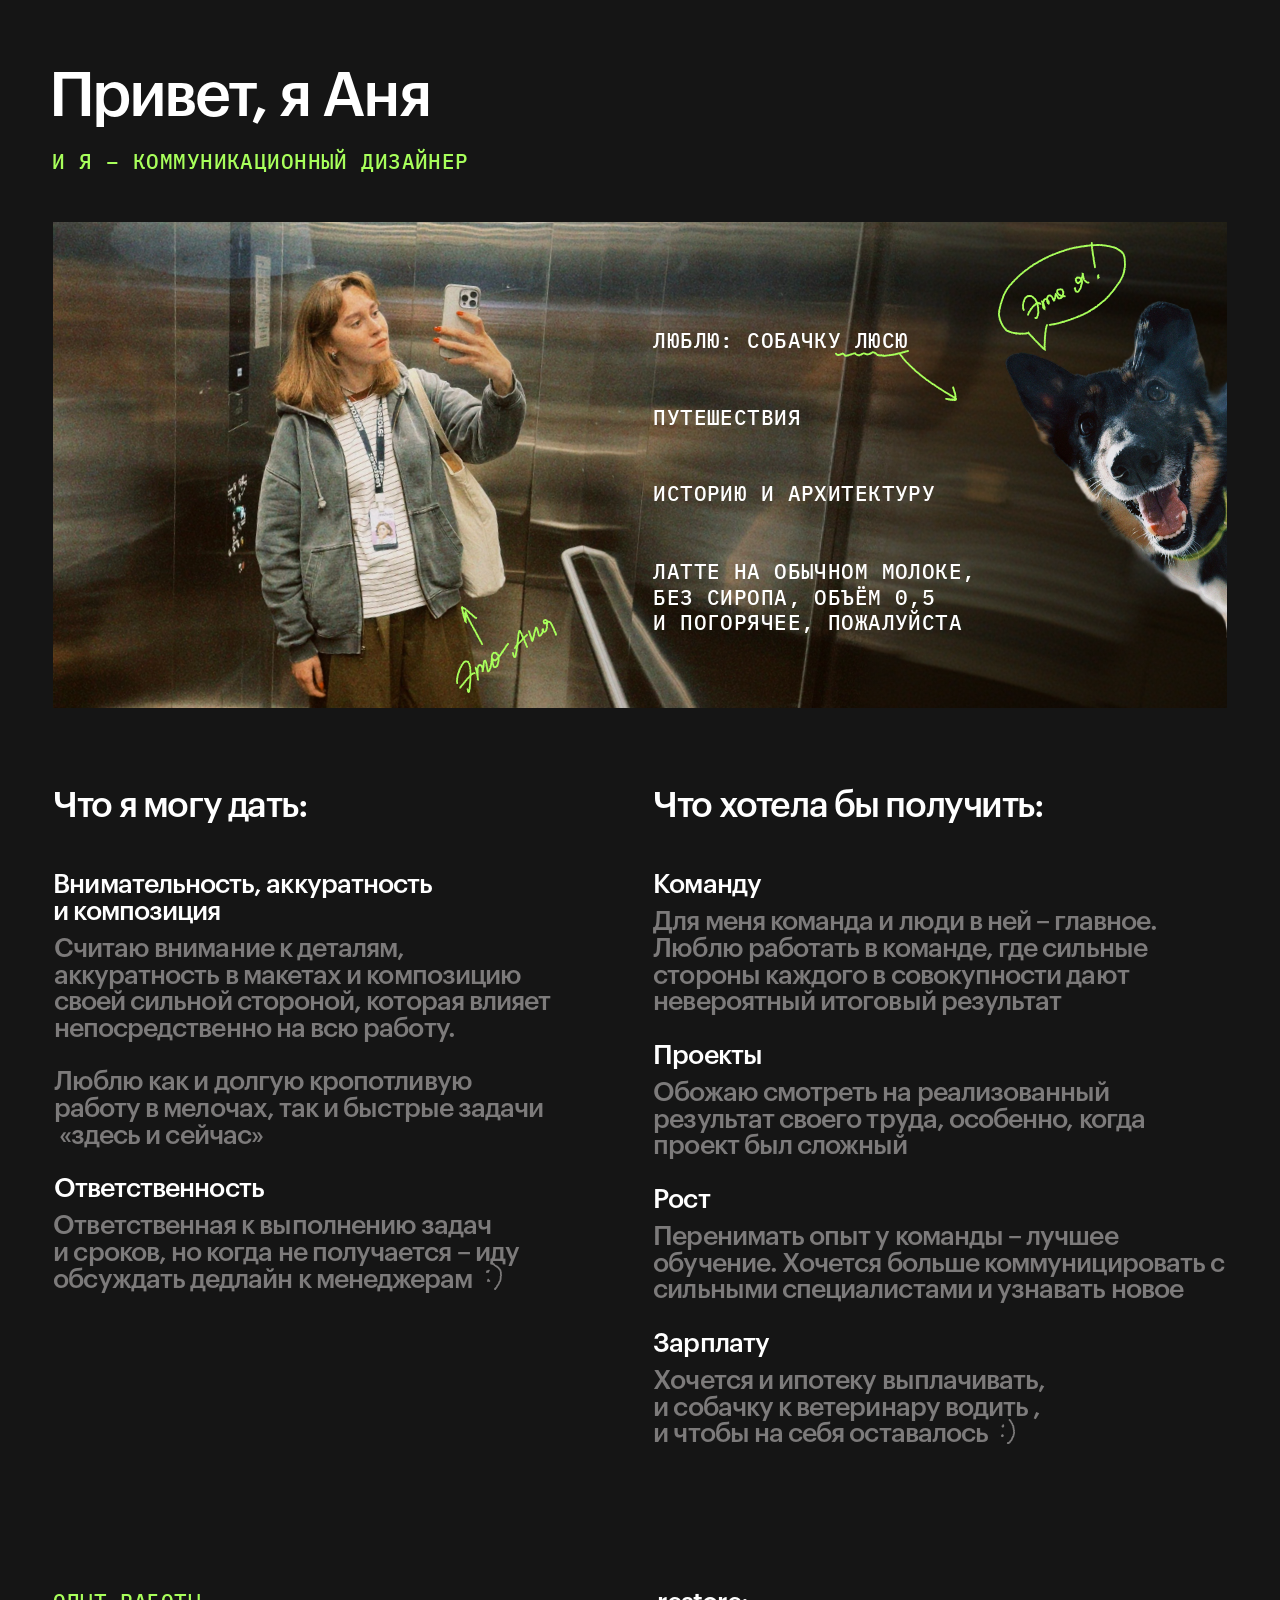
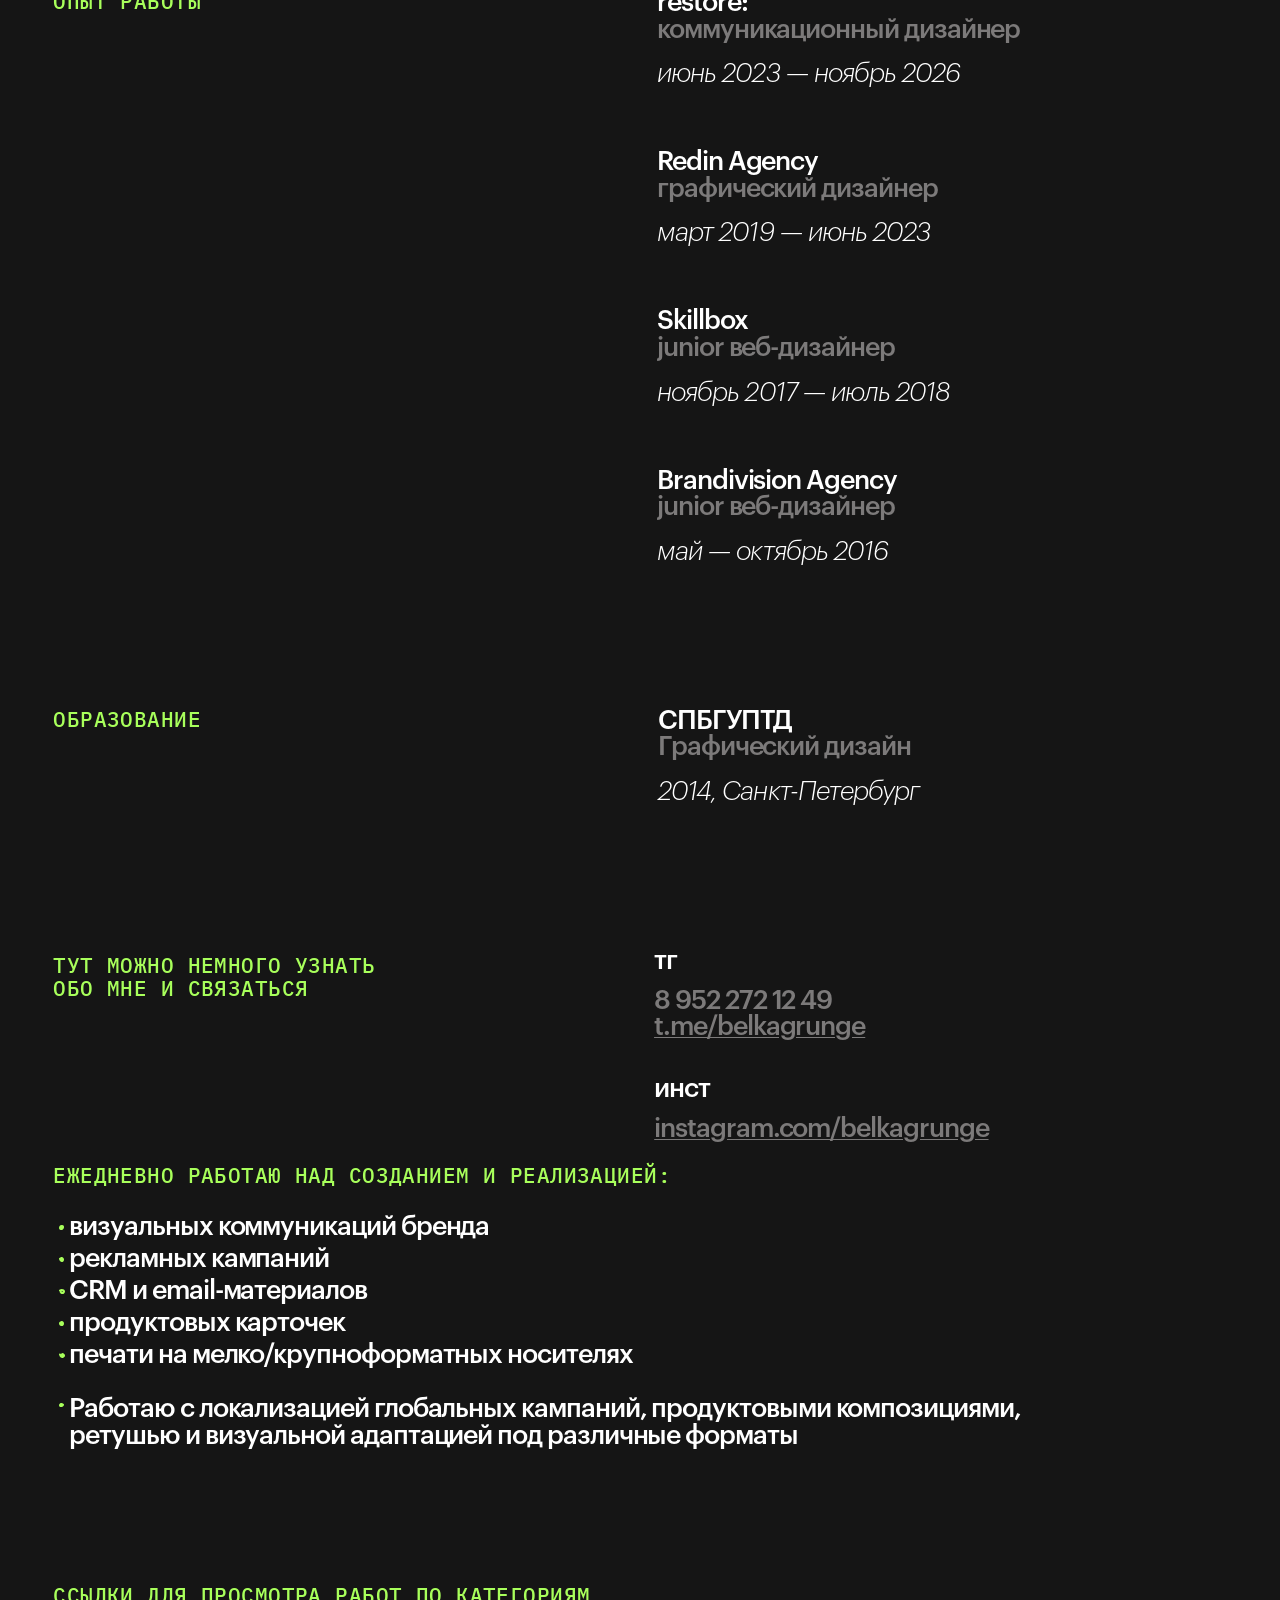
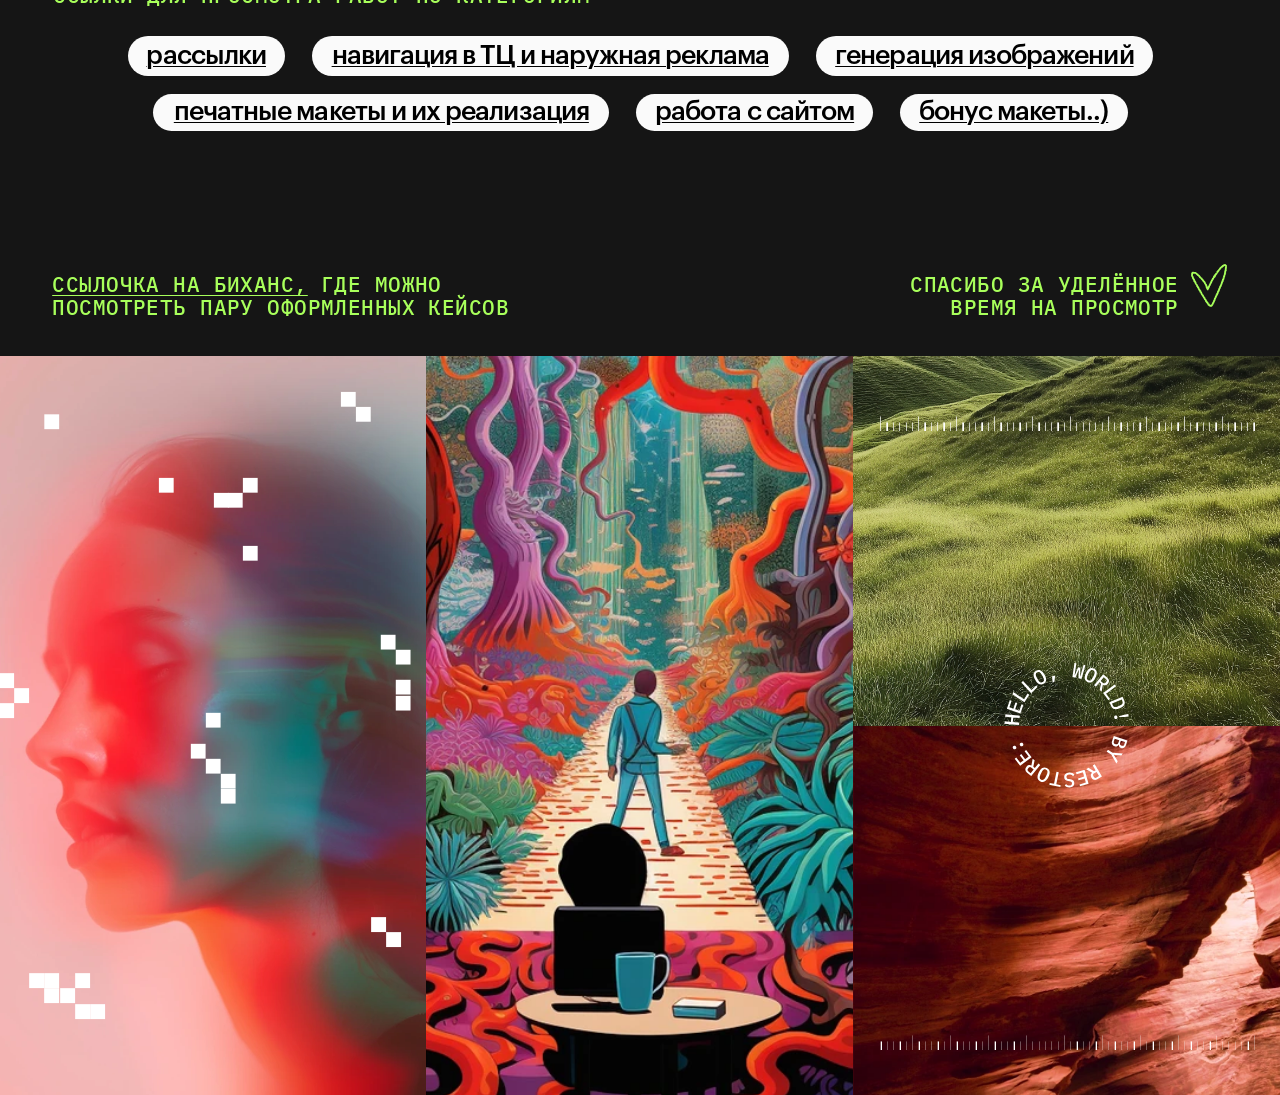
==== commit ad6acaa0: "Match moved hero text, Lucy underline and arrow to updated Figma" ====
--- a/index.html
+++ b/index.html
@@ -1 +1 @@
-<!doctype html><html lang="ru"><head><meta charset="utf-8"><meta name="viewport" content="width=device-width,initial-scale=1"><meta name="description" content="Аня Белихова — коммуникационный дизайнер. Портфолио и опыт работы."><title>Аня Белихова — коммуникационный дизайнер</title><link rel="stylesheet" href="style.css?v=close-10"></head><body><main id="main-canvas"><div style="background:#151515;position:relative;width:100%;height:100%" data-node-id="631:5594" data-name="Resume Belikhova"> <div style="position:absolute;height:28.913px;left:calc(33.33% + 67.85px);top:1421px;width:15.799px" data-node-id="631:5596"> <div style="position:absolute;inset:-3.46% -7.54% -3.46% -6.33%"> <img loading="lazy" decoding="async" alt="" style="display:block;max-width:none;width:100%;height:100%" src="assets/318b876b76d021c83260.svg" /> </div> </div> <div style="position:absolute;height:26.036px;left:calc(75% + 47px);top:1597px;width:13.87px" data-node-id="631:5600"> <div style="position:absolute;inset:-3.84% -7.59% -3.9% -7.52%"> <img loading="lazy" decoding="async" alt="" style="display:block;max-width:none;width:100%;height:100%" src="assets/97e318d7d71f81eaf6f7.svg" /> </div> </div> <div style="position:absolute;align-content:stretch;display:flex;flex-direction:column;gap:160px;align-items:flex-start;left:0.0px;padding-left:60px;top:886px;width:1440px" data-node-id="631:5604"> <div style="align-content:stretch;display:flex;gap:104px;align-items:flex-start;position:relative;flex-shrink:0;width:100%" data-node-id="631:5605"> <div style="align-content:stretch;display:flex;flex-direction:column;align-items:flex-start;position:relative;flex-shrink:0;width:571px" data-node-id="631:5606"> <div style="align-content:stretch;display:flex;flex-direction:column;gap:55px;align-items:flex-start;position:relative;flex-shrink:0;width:100%" data-node-id="631:5607"> <p style="text-box-edge:cap alphabetic;text-box-trim:trim-both;word-break:break-word;font-family:&quot;Graphik LC&quot;;font-weight:500;line-height:1;font-style:normal;position:relative;flex-shrink:0;font-size:40px;color:white;letter-spacing:-1.6px;width:100%" data-node-id="631:5608"> Что я могу дать: </p> <div style="align-content:stretch;display:flex;flex-direction:column;gap:30px;align-items:flex-start;position:relative;flex-shrink:0;width:100%" data-node-id="631:5609"> <div style="align-content:stretch;display:flex;flex-direction:column;gap:12px;align-items:flex-start;position:relative;flex-shrink:0;width:100%" data-node-id="631:5610"> <p style="word-break:break-word;font-family:&quot;Graphik LC&quot;;font-weight:500;line-height:1;font-style:normal;position:relative;flex-shrink:0;font-size:30px;color:white;letter-spacing:-1.05px;width:570px" data-node-id="631:5611"> Внимательность, аккуратность <br>и композиция </p> <div style="align-content:stretch;display:flex;align-items:center;justify-content:center;position:relative;flex-shrink:0;width:100%" data-node-id="631:5612"> <p style="word-break:break-word;font-family:&quot;Graphik LC&quot;;font-weight:500;line-height:1;font-style:normal;position:relative;flex-shrink:0;color:#7c7a7a;font-size:30px;letter-spacing:-1.05px;width:570px;white-space:pre-wrap" data-node-id="631:5613">Считаю внимание к деталям, аккуратность в макетах и композицию своей сильной стороной, которая влияет непосредственно на всю работу. <br> <br>Люблю как и долгую кропотливую работу в мелочах, так и быстрые задачи <br> «здесь и сейчас» </p> </div> </div> <div style="align-content:stretch;display:flex;flex-direction:column;gap:12px;align-items:flex-start;position:relative;flex-shrink:0;width:100%" data-node-id="631:5614"> <div style="align-content:stretch;display:flex;align-items:center;justify-content:center;position:relative;flex-shrink:0;width:100%" data-node-id="631:5615"> <p style="word-break:break-word;font-family:&quot;Graphik LC&quot;;font-weight:500;line-height:1;font-style:normal;position:relative;flex-shrink:0;font-size:30px;color:white;letter-spacing:-1.05px;width:570px" data-node-id="631:5616"> Ответственность </p> </div> <p style="word-break:break-word;font-family:&quot;Graphik LC&quot;;font-weight:500;line-height:1;font-style:normal;position:relative;flex-shrink:0;color:#7c7a7a;font-size:30px;letter-spacing:-1.05px;width:570px" data-node-id="631:5617"> Ответственная к выполнению задач <br>и сроков, но когда не получается – иду обсуждать дедлайн к менеджерам </p> </div> </div> </div> </div> <div style="align-content:stretch;display:flex;flex-direction:column;gap:55px;align-items:flex-start;position:relative;flex-shrink:0;width:624px" data-node-id="631:5618"> <p style="text-box-edge:cap alphabetic;text-box-trim:trim-both;word-break:break-word;font-family:&quot;Graphik LC&quot;;font-weight:500;line-height:1;min-width:100%;font-style:normal;position:relative;flex-shrink:0;font-size:40px;color:white;letter-spacing:-1.6px;width:min-content" data-node-id="631:5619"> Что хотела бы получить: </p> <div style="align-content:stretch;display:flex;flex-direction:column;gap:30px;align-items:flex-start;position:relative;flex-shrink:0" data-node-id="631:5620"> <div style="align-content:stretch;display:flex;flex-direction:column;gap:12px;align-items:flex-start;position:relative;flex-shrink:0;width:100%" data-node-id="631:5621"> <div style="align-content:stretch;display:flex;align-items:center;justify-content:center;position:relative;flex-shrink:0;width:100%" data-node-id="631:5622"> <p style="word-break:break-word;flex:1 0 0;font-family:&quot;Graphik LC&quot;;font-weight:500;line-height:1;min-width:1px;font-style:normal;position:relative;font-size:30px;color:white;letter-spacing:-1.05px" data-node-id="631:5623"> Команду </p> </div> <div style="align-content:stretch;display:flex;align-items:center;justify-content:center;position:relative;flex-shrink:0;width:100%" data-node-id="631:5624"> <p style="word-break:break-word;flex:1 0 0;font-family:&quot;Graphik LC&quot;;font-weight:500;line-height:1;min-width:1px;font-style:normal;position:relative;color:#7c7a7a;font-size:30px;letter-spacing:-1.05px" data-node-id="631:5625"> Для меня команда и люди в ней – главное. Люблю работать в команде, где сильные стороны каждого в совокупности дают невероятный итоговый результат </p> </div> </div> <div style="align-content:stretch;display:flex;flex-direction:column;gap:12px;align-items:flex-start;position:relative;flex-shrink:0" data-node-id="631:5626"> <p style="word-break:break-word;font-family:&quot;Graphik LC&quot;;font-weight:500;line-height:1;min-width:100%;font-style:normal;position:relative;flex-shrink:0;font-size:30px;color:white;letter-spacing:-1.05px;width:min-content" data-node-id="631:5627"> Проекты </p> <div style="align-content:stretch;display:flex;align-items:center;justify-content:center;position:relative;flex-shrink:0" data-node-id="631:5628"> <p style="word-break:break-word;font-family:&quot;Graphik LC&quot;;font-weight:500;line-height:1;font-style:normal;position:relative;flex-shrink:0;color:#7c7a7a;font-size:30px;letter-spacing:-1.05px;width:646px" data-node-id="631:5629"> Обожаю смотреть на реализованный результат своего труда, особенно, когда проект был сложный </p> </div> </div> <div style="align-content:stretch;display:flex;align-items:center;justify-content:center;position:relative;flex-shrink:0;width:100%" data-node-id="631:5630"> <div style="align-content:stretch;display:flex;flex:1 0 0;flex-direction:column;gap:12px;align-items:flex-start;min-width:1px;position:relative" data-node-id="631:5631"> <div style="align-content:stretch;display:flex;align-items:center;justify-content:center;position:relative;flex-shrink:0;width:100%" data-node-id="631:5632"> <p style="word-break:break-word;flex:1 0 0;font-family:&quot;Graphik LC&quot;;font-weight:500;line-height:1;min-width:1px;font-style:normal;position:relative;font-size:30px;color:white;letter-spacing:-1.05px" data-node-id="631:5633"> Рост </p> </div> <p style="word-break:break-word;font-family:&quot;Graphik LC&quot;;font-weight:500;line-height:1;font-style:normal;position:relative;flex-shrink:0;color:#7c7a7a;font-size:30px;letter-spacing:-1.05px;width:100%" data-node-id="631:5634"> Перенимать опыт у команды – лучшее обучение. Хочется больше коммуницировать с сильными специалистами и узнавать новое </p> </div> </div> <div style="align-content:stretch;display:flex;flex-direction:column;gap:12px;align-items:flex-start;position:relative;flex-shrink:0;width:100%" data-node-id="631:5635"> <div style="align-content:stretch;display:flex;align-items:center;justify-content:center;position:relative;flex-shrink:0;width:100%" data-node-id="631:5636"> <p style="word-break:break-word;flex:1 0 0;font-family:&quot;Graphik LC&quot;;font-weight:500;line-height:1;min-width:1px;font-style:normal;position:relative;font-size:30px;color:white;letter-spacing:-1.05px" data-node-id="631:5637"> Зарплату </p> </div> <p style="word-break:break-word;font-family:&quot;Graphik LC&quot;;font-weight:500;line-height:1;font-style:normal;position:relative;flex-shrink:0;color:#7c7a7a;font-size:30px;letter-spacing:-1.05px;width:100%" data-node-id="631:5638"> Хочется и ипотеку выплачивать, <br>и собачку к ветеринару водить ,<br> и чтобы на себя оставалось  </p> </div> </div> </div> </div> <div style="align-content:stretch;display:flex;gap:513px;align-items:flex-start;position:relative;flex-shrink:0" data-node-id="631:5639"> <div style="align-content:stretch;display:flex;align-items:flex-start;position:relative;flex-shrink:0" data-node-id="631:5640" data-name="micro-micro text"> <p style="text-box-edge:cap alphabetic;text-box-trim:trim-both;word-break:break-word;font-family:&quot;IBM Plex Mono&quot;;font-weight:500;line-height:1.1;font-style:normal;position:relative;flex-shrink:0;color:#a8ff5b;font-size:24px;letter-spacing:0.48px;text-transform:uppercase;white-space:nowrap" data-node-id="I631:5640;167:145"> Опыт работы </p> </div> <div style="align-content:stretch;display:flex;flex-direction:column;gap:69px;align-items:flex-start;position:relative;flex-shrink:0;width:501.332px" data-node-id="631:5641"> <div style="align-content:stretch;display:flex;flex-direction:column;gap:20px;align-items:flex-start;position:relative;flex-shrink:0;width:100%" data-node-id="631:5642"> <div style="align-content:stretch;display:flex;flex-direction:column;align-items:flex-start;position:relative;flex-shrink:0;width:100%" data-node-id="631:5643"> <div style="text-box-edge:cap alphabetic;text-box-trim:trim-both;word-break:break-word;font-family:&quot;Graphik LC&quot;;font-weight:500;line-height:0;font-style:normal;position:relative;flex-shrink:0;font-size:0px;color:white;letter-spacing:-1.2px;width:506.346px" data-node-id="631:5644"> <p style="line-height:1;margin-bottom:0.0px;font-size:30px">restore:</p> <p style="line-height:1;color:#7c7a7a;font-size:30px">коммуникационный дизайнер</p> </div> </div> <p style="text-box-edge:cap alphabetic;text-box-trim:trim-both;word-break:break-word;font-family:&quot;Graphik LC&quot;;font-weight:300;font-style:italic;line-height:1;position:relative;flex-shrink:0;font-size:30px;color:white;letter-spacing:-1.05px;width:100%" data-node-id="631:5645"> июнь 2023 — ноябрь 2026 </p> </div> <div style="align-content:stretch;display:flex;flex-direction:column;gap:20px;align-items:flex-start;position:relative;flex-shrink:0;width:100%" data-node-id="631:5646"> <div style="align-content:stretch;display:flex;flex-direction:column;align-items:flex-start;position:relative;flex-shrink:0;width:406.116px" data-node-id="631:5647"> <div style="text-box-edge:cap alphabetic;text-box-trim:trim-both;word-break:break-word;font-family:&quot;Graphik LC&quot;;font-weight:500;line-height:0;font-style:normal;position:relative;flex-shrink:0;font-size:0px;color:white;letter-spacing:-1.2px;white-space:nowrap" data-node-id="631:5648"> <p style="line-height:1;margin-bottom:0.0px;font-size:30px">Redin Agency</p> <p style="line-height:1;color:#7c7a7a;font-size:30px">графический дизайнер</p> </div> </div> <p style="text-box-edge:cap alphabetic;text-box-trim:trim-both;word-break:break-word;font-family:&quot;Graphik LC&quot;;font-weight:300;font-style:italic;line-height:1;min-width:100%;position:relative;flex-shrink:0;font-size:30px;color:white;letter-spacing:-1.05px;width:min-content" data-node-id="631:5649"> март 2019 — июнь 2023 </p> </div> <div style="align-content:stretch;display:flex;flex-direction:column;gap:20px;align-items:flex-start;position:relative;flex-shrink:0;width:100%" data-node-id="631:5650"> <div style="align-content:stretch;display:flex;flex-direction:column;align-items:flex-start;position:relative;flex-shrink:0;width:100%" data-node-id="631:5651"> <div style="text-box-edge:cap alphabetic;text-box-trim:trim-both;word-break:break-word;font-family:&quot;Graphik LC&quot;;font-weight:500;line-height:0;font-style:normal;position:relative;flex-shrink:0;font-size:0px;color:white;letter-spacing:-1.2px;width:506.346px" data-node-id="631:5652"> <p style="line-height:1;margin-bottom:0.0px;font-size:30px">Skillbox</p> <p style="line-height:1;color:#7c7a7a;font-size:30px">junior веб-дизайнер</p> </div> </div> <p style="text-box-edge:cap alphabetic;text-box-trim:trim-both;word-break:break-word;font-family:&quot;Graphik LC&quot;;font-weight:300;font-style:italic;line-height:1;position:relative;flex-shrink:0;font-size:30px;color:white;letter-spacing:-1.05px;width:100%" data-node-id="631:5653"> ноябрь 2017 — июль 2018 </p> </div> <div style="align-content:stretch;display:flex;flex-direction:column;gap:20px;align-items:flex-start;position:relative;flex-shrink:0;width:100%" data-node-id="631:5654"> <div style="align-content:stretch;display:flex;flex-direction:column;align-items:flex-start;position:relative;flex-shrink:0;width:100%" data-node-id="631:5655"> <div style="text-box-edge:cap alphabetic;text-box-trim:trim-both;word-break:break-word;font-family:&quot;Graphik LC&quot;;font-weight:500;line-height:0;font-style:normal;position:relative;flex-shrink:0;font-size:0px;color:white;letter-spacing:-1.2px;width:506.346px" data-node-id="631:5656"> <p style="line-height:1;margin-bottom:0.0px;font-size:30px">Brandivision Agency</p> <p style="line-height:1;color:#7c7a7a;font-size:30px">junior веб-дизайнер</p> </div> </div> <p style="text-box-edge:cap alphabetic;text-box-trim:trim-both;word-break:break-word;font-family:&quot;Graphik LC&quot;;font-weight:300;font-style:italic;line-height:1;position:relative;flex-shrink:0;font-size:30px;color:white;letter-spacing:-1.05px;width:100%" data-node-id="631:5657"> май — октябрь 2016 </p> </div> </div> </div> <div style="align-content:stretch;display:flex;gap:514px;align-items:flex-start;position:relative;flex-shrink:0" data-node-id="631:5658"> <div style="align-content:stretch;display:flex;align-items:flex-start;position:relative;flex-shrink:0" data-node-id="631:5659" data-name="micro-micro text"> <p style="text-box-edge:cap alphabetic;text-box-trim:trim-both;word-break:break-word;font-family:&quot;IBM Plex Mono&quot;;font-weight:500;line-height:1.1;font-style:normal;position:relative;flex-shrink:0;color:#a8ff5b;font-size:24px;letter-spacing:0.48px;text-transform:uppercase;white-space:nowrap" data-node-id="I631:5659;167:145"> образование </p> </div> <div style="align-content:stretch;display:flex;flex-direction:column;gap:20px;align-items:flex-start;position:relative;flex-shrink:0;width:501.332px" data-node-id="631:5660"> <div style="align-content:stretch;display:flex;flex-direction:column;align-items:flex-start;position:relative;flex-shrink:0;width:100%" data-node-id="631:5661"> <div style="text-box-edge:cap alphabetic;text-box-trim:trim-both;word-break:break-word;font-family:&quot;Graphik LC&quot;;font-weight:500;line-height:0;font-style:normal;position:relative;flex-shrink:0;font-size:0px;color:white;letter-spacing:-1.2px;width:506.346px" data-node-id="631:5662"> <p style="line-height:1;margin-bottom:0.0px;font-size:30px">СПБГУПТД</p> <p style="line-height:1;color:#7c7a7a;font-size:30px">Графический дизайн</p> </div> </div> <p style="text-box-edge:cap alphabetic;text-box-trim:trim-both;word-break:break-word;font-family:&quot;Graphik LC&quot;;font-weight:300;font-style:italic;line-height:1;position:relative;flex-shrink:0;font-size:30px;color:white;letter-spacing:-1.05px;width:100%" data-node-id="631:5663"> 2014, Санкт-Петербург </p> </div> </div> <div style="align-content:stretch;display:flex;gap:200px;align-items:flex-start;position:relative;flex-shrink:0" data-node-id="631:5664"> <div style="align-content:stretch;display:flex;flex-direction:column;align-items:flex-start;padding-top:7px;position:relative;flex-shrink:0;width:476px" data-node-id="631:5665"> <div style="align-content:stretch;display:flex;align-items:flex-start;position:relative;flex-shrink:0;width:100%" data-node-id="631:5666" data-name="micro-micro text"> <p style="text-box-edge:cap alphabetic;text-box-trim:trim-both;word-break:break-word;font-family:&quot;IBM Plex Mono&quot;;font-weight:500;line-height:1.1;font-style:normal;position:relative;flex-shrink:0;color:#a8ff5b;font-size:24px;letter-spacing:0.48px;text-transform:uppercase;white-space:nowrap" data-node-id="I631:5666;167:145"> Тут можно немного узнать <br> обо мне и связаться </p> </div> </div> <div style="word-break:break-word;align-content:stretch;display:flex;flex-direction:column;font-family:&quot;Graphik LC&quot;;font-weight:500;gap:40px;align-items:flex-start;font-style:normal;position:relative;flex-shrink:0;letter-spacing:-1.2px" data-node-id="631:5667"> <div style="align-content:stretch;display:flex;flex-direction:column;gap:15px;align-items:flex-start;position:relative;flex-shrink:0;color:white" data-node-id="631:5668"> <p style="text-box-edge:cap alphabetic;text-box-trim:trim-both;line-height:1;position:relative;flex-shrink:0;font-size:30px;width:386.751px" data-node-id="631:5669"> тг </p> <p style="text-box-edge:cap alphabetic;text-box-trim:trim-both;line-height:0;position:relative;flex-shrink:0;font-size:0px;width:386.751px" data-node-id="631:5670"> <span style="line-height:1;color:#7c7a7a;font-size:30px">8 952 272 12 49</span> <span style="line-height:1;font-size:30px"> <br> </span> <a style="text-underline-position:from-font;cursor:pointer;text-decoration-thickness:from-font;text-decoration-style:solid;line-height:1;color:#7c7a7a;font-size:30px;text-decoration-line:underline" href="https://t.me/belkagrunge" target="_blank"> <span style="text-underline-position:from-font;text-decoration-thickness:from-font;text-decoration-style:solid;text-decoration-line:underline" href="https://t.me/belkagrunge" target="_blank"> t.me/belkagrunge </span> </a> </p> </div> <div style="align-content:stretch;display:flex;flex-direction:column;gap:15px;align-items:flex-start;position:relative;flex-shrink:0;font-size:30px" data-node-id="631:5671"> <p style="text-box-edge:cap alphabetic;text-box-trim:trim-both;line-height:1;position:relative;flex-shrink:0;color:white;width:534.193px" data-node-id="631:5672"> инст </p> <a style="text-box-edge:cap alphabetic;text-box-trim:trim-both;display:block;line-height:0;position:relative;flex-shrink:0;color:#7c7a7a;white-space:nowrap" href="https://instagram.com/belkagrunge" data-node-id="631:5673" target="_blank"> <p style="text-underline-position:from-font;cursor:pointer;text-decoration-thickness:from-font;text-decoration-style:solid;line-height:1;text-decoration-line:underline">instagram.com/belkagrunge</p> </a> </div> </div> </div> <div style="align-content:stretch;display:flex;flex-direction:column;gap:40px;align-items:flex-start;position:relative;flex-shrink:0;width:1321px" data-node-id="631:5674"> <div style="align-content:stretch;display:flex;align-items:flex-start;position:relative;flex-shrink:0;width:1310px" data-node-id="631:5675"> <div style="align-content:stretch;display:flex;align-items:flex-start;position:relative;flex-shrink:0" data-node-id="631:5676"> <div style="align-content:stretch;display:flex;align-items:flex-start;position:relative;flex-shrink:0" data-node-id="631:5677" data-name="micro-micro text"> <p style="text-box-edge:cap alphabetic;text-box-trim:trim-both;word-break:break-word;font-family:&quot;IBM Plex Mono&quot;;font-weight:500;line-height:1.1;font-style:normal;position:relative;flex-shrink:0;color:#a8ff5b;font-size:24px;letter-spacing:0.48px;text-transform:uppercase;white-space:nowrap" data-node-id="I631:5677;167:145"> Ежедневно работаю над созданием и реализацией: </p> </div> </div> </div> <div style="align-content:stretch;display:flex;align-items:flex-start;position:relative;flex-shrink:0;width:100%" data-node-id="631:5678"> <ul class="work-list" data-node-id="631:5679"><li><span class="work-marker" style="width:3.006px;height:4.038px" aria-hidden="true"> <div style="position:absolute;inset:-24.76% -33.23% -24.76% -33.27%"> <img loading="lazy" decoding="async" alt="" style="display:block;max-width:none;width:100%;height:100%" src="assets/e192b54bfe2cecc24640.svg" /> </div> </span><span>визуальных коммуникаций бренда</span></li><li><span class="work-marker" style="width:3.129px;height:3.193px" aria-hidden="true"> <div style="position:absolute;inset:-31.29% -31.96% -31.32% -31.96%"> <img loading="lazy" decoding="async" alt="" style="display:block;max-width:none;width:100%;height:100%" src="assets/a73a82d55521332f65d4.svg" /> </div> </span><span>рекламных кампаний</span></li><li><span class="work-marker" style="width:4.23px;height:3.83px" aria-hidden="true"> <div style="position:absolute;inset:-26.11% -23.63% -26.13% -23.64%"> <img loading="lazy" decoding="async" alt="" style="display:block;max-width:none;width:100%;height:100%" src="assets/522ca6b9dffaacbab78e.svg" /> </div> </span><span>CRM и email-материалов</span></li><li><span class="work-marker" style="width:2.875px;height:4.029px" aria-hidden="true"> <div style="position:absolute;inset:-24.82% -34.78%"> <img loading="lazy" decoding="async" alt="" style="display:block;max-width:none;width:100%;height:100%" src="assets/e286fbb119f8445d241f.svg" /> </div> </span><span>продуктовых карточек</span></li><li><span class="work-marker" style="width:4.164px;height:3.599px" aria-hidden="true"> <div style="position:absolute;inset:-27.81% -24.02% -27.78% -24.02%"> <img loading="lazy" decoding="async" alt="" style="display:block;max-width:none;width:100%;height:100%" src="assets/67c4c73546076b2a193c.svg" /> </div> </span><span>печати на мелко/крупноформатных носителях</span></li></ul> </div> <div style="align-content:stretch;display:flex;align-items:center;justify-content:center;padding-left:18px;position:relative;flex-shrink:0" data-node-id="631:5680"><span class="work-marker" style="width:3.556px;height:2.887px" aria-hidden="true"> <div style="position:absolute;inset:-34.64% -28.12% -34.62% -28.12%"> <img loading="lazy" decoding="async" alt="" style="display:block;max-width:none;width:100%;height:100%" src="assets/0eb5a3e7db53f83d5dfe.svg" /> </div> </span> <p style="text-box-edge:cap alphabetic;text-box-trim:trim-both;word-break:break-word;font-family:&quot;Graphik LC&quot;;font-weight:500;line-height:1;font-style:normal;position:relative;flex-shrink:0;font-size:30px;color:white;letter-spacing:-1.2px;width:1083px" data-node-id="631:5681"> Работаю с локализацией глобальных кампаний, продуктовыми композициями, ретушью и визуальной адаптацией под различные форматы </p> </div> </div> <div style="align-content:stretch;display:flex;flex-direction:column;gap:42px;align-items:flex-start;position:relative;flex-shrink:0;width:1321px" data-node-id="631:5682"> <div style="align-content:stretch;display:flex;align-items:flex-start;position:relative;flex-shrink:0" data-node-id="631:5683"> <div style="align-content:stretch;display:flex;align-items:flex-start;position:relative;flex-shrink:0" data-node-id="631:5684"> <div style="align-content:stretch;display:flex;align-items:flex-start;position:relative;flex-shrink:0" data-node-id="631:5685" data-name="micro-micro text"> <p style="text-box-edge:cap alphabetic;text-box-trim:trim-both;word-break:break-word;font-family:&quot;IBM Plex Mono&quot;;font-weight:500;line-height:1.1;font-style:normal;position:relative;flex-shrink:0;color:#a8ff5b;font-size:24px;letter-spacing:0.48px;text-transform:uppercase;white-space:nowrap" data-node-id="I631:5685;167:145"> ссылки для просмотра работ по категориям </p> </div> </div> </div> <div style="align-content:stretch;display:flex;flex-direction:column;gap:20px;align-items:center;justify-content:center;position:relative;flex-shrink:0;width:100%" data-node-id="631:5686"> <div style="align-content:stretch;display:flex;gap:30px;align-items:center;justify-content:center;position:relative;flex-shrink:0;width:100%" data-node-id="631:5687"> <a class="category-pill" style="width:177px;height:45px" href="#email" data-category="email" data-node-id="631:5689"><span>рассылки</span></a> <a class="category-pill" style="width:537px;height:45px" href="#outdoor" data-category="outdoor" data-node-id="631:5692"><span>навигация в ТЦ и наружная реклама</span></a> <a class="category-pill" style="width:380px;height:45px" href="#images" data-category="images" data-node-id="631:5695"><span>генерация изображений</span></a> </div> <div style="align-content:stretch;display:flex;gap:30px;align-items:flex-start;position:relative;flex-shrink:0" data-node-id="631:5697"> <a class="category-pill" style="width:513px;height:41px" href="#print" data-category="print" data-node-id="631:5699"><span>печатные макеты и их реализация</span></a> <a class="category-pill" style="width:267px;height:41px" href="#web" data-category="web" data-node-id="631:5702"><span>работа с сайтом</span></a> <a class="category-pill" style="width:256px;height:41px" href="#bonus" data-category="bonus" data-node-id="631:5705"><span>бонус макеты..)</span></a> </div> </div> </div> </div> <div style="position:absolute;align-content:stretch;display:flex;align-items:flex-start;left:59px;top:3907px" data-node-id="631:5707" data-name="micro-micro text"> <p style="text-box-edge:cap alphabetic;text-box-trim:trim-both;word-break:break-word;font-family:&quot;IBM Plex Mono&quot;;font-weight:500;line-height:0;font-style:normal;position:relative;flex-shrink:0;color:#a8ff5b;font-size:0px;letter-spacing:0.48px;text-transform:uppercase;white-space:nowrap" data-node-id="631:5708"> <a style="text-underline-position:from-font;cursor:pointer;text-decoration-thickness:from-font;text-decoration-style:solid;line-height:1.1;font-size:24px;text-decoration-line:underline" href="https://www.behance.net/belkagrunge" target="_blank"> <span style="text-underline-position:from-font;text-decoration-thickness:from-font;text-decoration-style:solid;text-decoration-line:underline" href="https://www.behance.net/belkagrunge" target="_blank"> Ссылочка на биханс,</span></a><span style="line-height:1.1;font-size:24px;white-space:pre;text-decoration:none"> </span><span style="line-height:1.1;font-size:24px">где можно <br> посмотреть пару оформленных кейсов </span> </p> </div> <div style="position:absolute;display:contents;left:-1px;top:4000px" data-node-id="651:22367"> <div style="position:absolute;align-content:stretch;display:flex;gap:10px;align-items:center;left:-1px;overflow:clip;top:4000px" data-node-id="631:5709"> <div style="background:#d9d9d9;height:832px;position:relative;flex-shrink:0;width:480px" data-node-id="631:5710" ></div> <div style="position:absolute;display:flex;height:2200.384px;align-items:center;justify-content:center;left:calc(50% + 83.84px);top:calc(50% - 159.6px);width:2382.406px;transform:translateX(calc(-1 * 50.0%)) translateY(calc(-1 * 50.0%))" data-node-id="631:5711"> <div style="flex:none;transform:rotate(-0.36deg)"> <div style="height:2185.462px;position:relative;width:2368.645px" data-name="Upscaled-(Subtle)-(2048x2048)-(20) 2"> <div aria-hidden="true" style="position:absolute;inset:0.0px;pointer-events:none"> <img loading="lazy" decoding="async" alt="" style="position:absolute;max-width:none;object-fit:cover;width:100%;height:100%" src="assets/6f5f5175ec6064da4341.webp" /> <img loading="lazy" decoding="async" alt="" style="position:absolute;max-width:none;object-fit:cover;width:100%;height:100%" src="assets/6aed79c13b8c243f914b.webp" /> <div  style="position:absolute;inset:0.0px;background-image:linear-gradient(269.9999996948536deg, rgba(232, 155, 156, 0) 71.134%, rgb(232, 155, 156) 100.02%), linear-gradient(89.99999969485303deg, rgba(232, 155, 156, 0) 71.588%, rgb(232, 155, 156) 92.802%)"></div> </div> </div> </div> </div> <div style="position:absolute;display:contents;left:calc(50% + 0.64px);top:calc(50% + 37.26px);transform:translateX(calc(-1 * 50.0%)) translateY(calc(-1 * 50.0%))" data-node-id="631:5712"> <div style="position:absolute;display:flex;align-items:center;justify-content:center;left:calc(50% + 17.73px);width:17.087px;height:17.087px;top:calc(50% + 79.98px);transform:translateX(calc(-1 * 50.0%)) translateY(calc(-1 * 50.0%))" data-node-id="631:5713"> <div style="flex:none;transform:scaleY(calc(-1 * 1.0)) rotate(90deg)"> <div style="backdrop-filter:blur(3.769px);background:white;position:relative;width:17.087px;height:17.087px" ></div> </div> </div> <div style="position:absolute;display:flex;align-items:center;justify-content:center;left:calc(50% + 17.73px);width:17.087px;height:17.087px;top:calc(50% + 62.89px);transform:translateX(calc(-1 * 50.0%)) translateY(calc(-1 * 50.0%))" data-node-id="631:5714"> <div style="flex:none;transform:scaleY(calc(-1 * 1.0)) rotate(90deg)"> <div style="backdrop-filter:blur(3.769px);background:white;position:relative;width:17.087px;height:17.087px" ></div> </div> </div> <div style="position:absolute;display:flex;align-items:center;justify-content:center;left:calc(50% + 0.62px);width:17.087px;height:17.087px;top:calc(50% + 45.81px);transform:translateX(calc(-1 * 50.0%)) translateY(calc(-1 * 50.0%))" data-node-id="631:5715"> <div style="flex:none;transform:scaleY(calc(-1 * 1.0)) rotate(90deg)"> <div style="backdrop-filter:blur(3.769px);background:white;position:relative;width:17.087px;height:17.087px" ></div> </div> </div> <div style="position:absolute;display:flex;align-items:center;justify-content:center;left:calc(50% - 16.46px);width:17.087px;height:17.087px;top:calc(50% + 28.72px);transform:translateX(calc(-1 * 50.0%)) translateY(calc(-1 * 50.0%))" data-node-id="631:5716"> <div style="flex:none;transform:scaleY(calc(-1 * 1.0)) rotate(90deg)"> <div style="backdrop-filter:blur(3.769px);background:white;position:relative;width:17.087px;height:17.087px" ></div> </div> </div> <div style="position:absolute;display:flex;align-items:center;justify-content:center;left:calc(50% + 0.62px);width:17.087px;height:17.087px;top:calc(50% - 5.46px);transform:translateX(calc(-1 * 50.0%)) translateY(calc(-1 * 50.0%))" data-node-id="631:5717"> <div style="flex:none;transform:scaleY(calc(-1 * 1.0)) rotate(90deg)"> <div style="backdrop-filter:blur(3.769px);background:white;position:relative;width:17.087px;height:17.087px" ></div> </div> </div> </div> <div style="position:absolute;display:contents;left:180.17px;top:138.01px" data-node-id="631:5718"> <div style="position:absolute;display:flex;height:16.516px;align-items:center;justify-content:center;left:241.37px;top:154.52px;width:16.517px" data-node-id="631:5719"> <div style="flex:none;transform:scaleY(calc(-1 * 1.0)) rotate(90deg)"> <div style="backdrop-filter:blur(3.643px);background:white;height:16.517px;position:relative;width:16.516px" ></div> </div> </div> <div style="position:absolute;display:flex;height:16.516px;align-items:center;justify-content:center;left:257.91px;top:154.52px;width:16.517px" data-node-id="631:5720"> <div style="flex:none;transform:scaleY(calc(-1 * 1.0)) rotate(90deg)"> <div style="backdrop-filter:blur(3.643px);background:white;height:16.517px;position:relative;width:16.516px" ></div> </div> </div> <div style="position:absolute;display:flex;height:16.516px;align-items:center;justify-content:center;left:274.41px;top:138.01px;width:16.517px" data-node-id="631:5721"> <div style="flex:none;transform:scaleY(calc(-1 * 1.0)) rotate(90deg)"> <div style="backdrop-filter:blur(3.643px);background:white;height:16.517px;position:relative;width:16.516px" ></div> </div> </div> <div style="position:absolute;display:flex;height:16.516px;align-items:center;justify-content:center;left:180.17px;top:138.01px;width:16.517px" data-node-id="631:5722"> <div style="flex:none;transform:scaleY(calc(-1 * 1.0)) rotate(90deg)"> <div style="backdrop-filter:blur(3.643px);background:white;height:16.517px;position:relative;width:16.516px" ></div> </div> </div> <div style="position:absolute;display:flex;height:16.516px;align-items:center;justify-content:center;left:274.41px;top:214.76px;width:16.517px" data-node-id="631:5723"> <div style="flex:none;transform:scaleY(calc(-1 * 1.0)) rotate(90deg)"> <div style="backdrop-filter:blur(3.643px);background:white;height:16.517px;position:relative;width:16.516px" ></div> </div> </div> </div> <div style="position:absolute;display:contents;left:34px;top:695px" data-node-id="631:5724"> <div style="position:absolute;display:flex;align-items:center;justify-content:center;left:34px;width:16.964px;height:16.964px;top:695px" data-node-id="631:5725"> <div style="flex:none;transform:scaleY(calc(-1 * 1.0)) rotate(90deg)"> <div style="backdrop-filter:blur(3.747px);background:white;position:relative;width:16.964px;height:16.964px" ></div> </div> </div> <div style="position:absolute;display:flex;align-items:center;justify-content:center;left:50.98px;width:16.964px;height:16.964px;top:695px" data-node-id="631:5726"> <div style="flex:none;transform:scaleY(calc(-1 * 1.0)) rotate(90deg)"> <div style="backdrop-filter:blur(3.747px);background:white;position:relative;width:16.964px;height:16.964px" ></div> </div> </div> <div style="position:absolute;display:flex;align-items:center;justify-content:center;left:50.98px;width:16.964px;height:16.964px;top:711.98px" data-node-id="631:5727"> <div style="flex:none;transform:scaleY(calc(-1 * 1.0)) rotate(90deg)"> <div style="backdrop-filter:blur(3.747px);background:white;position:relative;width:16.964px;height:16.964px" ></div> </div> </div> <div style="position:absolute;display:flex;align-items:center;justify-content:center;left:67.96px;width:16.964px;height:16.964px;top:711.98px" data-node-id="631:5728"> <div style="flex:none;transform:scaleY(calc(-1 * 1.0)) rotate(90deg)"> <div style="backdrop-filter:blur(3.747px);background:white;position:relative;width:16.964px;height:16.964px" ></div> </div> </div> <div style="position:absolute;display:flex;align-items:center;justify-content:center;left:84.96px;width:16.964px;height:16.964px;top:695px" data-node-id="631:5729"> <div style="flex:none;transform:scaleY(calc(-1 * 1.0)) rotate(90deg)"> <div style="backdrop-filter:blur(3.747px);background:white;position:relative;width:16.964px;height:16.964px" ></div> </div> </div> <div style="position:absolute;display:flex;align-items:center;justify-content:center;left:84.96px;width:16.964px;height:16.964px;top:728.97px" data-node-id="631:5730"> <div style="flex:none;transform:scaleY(calc(-1 * 1.0)) rotate(90deg)"> <div style="backdrop-filter:blur(3.747px);background:white;position:relative;width:16.964px;height:16.964px" ></div> </div> </div> <div style="position:absolute;display:flex;align-items:center;justify-content:center;left:101.95px;width:16.964px;height:16.964px;top:728.97px" data-node-id="631:5731"> <div style="flex:none;transform:scaleY(calc(-1 * 1.0)) rotate(90deg)"> <div style="backdrop-filter:blur(3.747px);background:white;position:relative;width:16.964px;height:16.964px" ></div> </div> </div> </div> <div style="position:absolute;display:contents;left:calc(50% + 205.97px);top:calc(50% - 59.58px);transform:translateX(calc(-1 * 50.0%)) translateY(calc(-1 * 50.0%))" data-node-id="631:5732"> <div style="position:absolute;display:flex;align-items:center;justify-content:center;left:calc(50% + 197.48px);width:16.966px;height:16.966px;top:calc(50% - 93.52px);transform:translateX(calc(-1 * 50.0%)) translateY(calc(-1 * 50.0%))" data-node-id="631:5733"> <div style="flex:none;transform:rotate(calc(-1 * 90deg)) scaleY(calc(-1 * 1.0))"> <div style="backdrop-filter:blur(3.742px);background:white;position:relative;width:16.966px;height:16.966px" ></div> </div> </div> <div style="position:absolute;display:flex;align-items:center;justify-content:center;left:calc(50% + 214.45px);width:16.966px;height:16.966px;top:calc(50% - 76.55px);transform:translateX(calc(-1 * 50.0%)) translateY(calc(-1 * 50.0%))" data-node-id="631:5734"> <div style="flex:none;transform:rotate(calc(-1 * 90deg)) scaleY(calc(-1 * 1.0))"> <div style="backdrop-filter:blur(3.742px);background:white;position:relative;width:16.966px;height:16.966px" ></div> </div> </div> <div style="position:absolute;display:flex;align-items:center;justify-content:center;left:calc(50% + 214.45px);width:16.966px;height:16.966px;top:calc(50% - 42.62px);transform:translateX(calc(-1 * 50.0%)) translateY(calc(-1 * 50.0%))" data-node-id="631:5735"> <div style="flex:none;transform:rotate(calc(-1 * 90deg)) scaleY(calc(-1 * 1.0))"> <div style="backdrop-filter:blur(3.742px);background:white;position:relative;width:16.966px;height:16.966px" ></div> </div> </div> <div style="position:absolute;display:flex;align-items:center;justify-content:center;left:calc(50% + 214.45px);width:16.966px;height:16.966px;top:calc(50% - 25.65px);transform:translateX(calc(-1 * 50.0%)) translateY(calc(-1 * 50.0%))" data-node-id="631:5736"> <div style="flex:none;transform:rotate(calc(-1 * 90deg)) scaleY(calc(-1 * 1.0))"> <div style="backdrop-filter:blur(3.742px);background:white;position:relative;width:16.966px;height:16.966px" ></div> </div> </div> </div> <div style="position:absolute;bottom:356.24px;display:contents;right:446.17px" data-node-id="631:5737"> <div style="position:absolute;bottom:356.24px;display:flex;align-items:center;justify-content:center;right:497.06px;width:16.966px;height:16.966px" data-node-id="631:5738"> <div style="flex:none;transform:scaleY(calc(-1 * 1.0)) rotate(90deg)"> <div style="backdrop-filter:blur(3.743px);background:white;position:relative;width:16.966px;height:16.966px" ></div> </div> </div> <div style="position:absolute;bottom:373.2px;display:flex;align-items:center;justify-content:center;right:514.03px;width:16.966px;height:16.966px" data-node-id="631:5739"> <div style="flex:none;transform:scaleY(calc(-1 * 1.0)) rotate(90deg)"> <div style="backdrop-filter:blur(3.743px);background:white;position:relative;width:16.966px;height:16.966px" ></div> </div> </div> <div style="position:absolute;bottom:390.17px;display:flex;align-items:center;justify-content:center;right:497.06px;width:16.966px;height:16.966px" data-node-id="631:5740"> <div style="flex:none;transform:scaleY(calc(-1 * 1.0)) rotate(90deg)"> <div style="backdrop-filter:blur(3.743px);background:white;position:relative;width:16.966px;height:16.966px" ></div> </div> </div> <div style="position:absolute;bottom:407.14px;display:flex;align-items:center;justify-content:center;right:480.1px;width:16.966px;height:16.966px" data-node-id="631:5741"> <div style="flex:none;transform:scaleY(calc(-1 * 1.0)) rotate(90deg)"> <div style="backdrop-filter:blur(3.743px);background:white;position:relative;width:16.966px;height:16.966px" ></div> </div> </div> <div style="position:absolute;bottom:424.1px;display:flex;align-items:center;justify-content:center;right:480.1px;width:16.966px;height:16.966px" data-node-id="631:5742"> <div style="flex:none;transform:scaleY(calc(-1 * 1.0)) rotate(90deg)"> <div style="backdrop-filter:blur(3.743px);background:white;position:relative;width:16.966px;height:16.966px" ></div> </div> </div> <div style="position:absolute;bottom:424.1px;display:flex;align-items:center;justify-content:center;right:463.13px;width:16.966px;height:16.966px" data-node-id="631:5743"> <div style="flex:none;transform:scaleY(calc(-1 * 1.0)) rotate(90deg)"> <div style="backdrop-filter:blur(3.743px);background:white;position:relative;width:16.966px;height:16.966px" ></div> </div> </div> <div style="position:absolute;bottom:441.07px;display:flex;align-items:center;justify-content:center;right:446.17px;width:16.966px;height:16.966px" data-node-id="631:5744"> <div style="flex:none;transform:scaleY(calc(-1 * 1.0)) rotate(90deg)"> <div style="backdrop-filter:blur(3.743px);background:white;position:relative;width:16.966px;height:16.966px" ></div> </div> </div> <div style="position:absolute;bottom:458.03px;display:flex;align-items:center;justify-content:center;right:463.13px;width:16.966px;height:16.966px" data-node-id="631:5745"> <div style="flex:none;transform:scaleY(calc(-1 * 1.0)) rotate(90deg)"> <div style="backdrop-filter:blur(3.743px);background:white;position:relative;width:16.966px;height:16.966px" ></div> </div> </div> </div> <div style="position:absolute;display:contents;left:418px;top:632px" data-node-id="631:5746"> <div style="position:absolute;display:flex;align-items:center;justify-content:center;left:418px;width:16.96px;height:16.96px;top:632px" data-node-id="631:5748"> <div style="flex:none;transform:scaleY(calc(-1 * 1.0)) rotate(90deg)"> <div style="backdrop-filter:blur(3.741px);background:white;position:relative;width:16.96px;height:16.96px" ></div> </div> </div> <div style="position:absolute;display:flex;align-items:center;justify-content:center;left:434.97px;width:16.96px;height:16.96px;top:648.96px" data-node-id="631:5750"> <div style="flex:none;transform:scaleY(calc(-1 * 1.0)) rotate(90deg)"> <div style="backdrop-filter:blur(3.741px);background:white;position:relative;width:16.96px;height:16.96px" ></div> </div> </div> </div> <div style="position:absolute;display:flex;align-items:center;justify-content:center;left:50px;width:17.072px;height:17.072px;top:66px" data-node-id="631:5753"> <div style="flex:none;transform:scaleY(calc(-1 * 1.0)) rotate(90deg)"> <div style="backdrop-filter:blur(3.771px);background:white;position:relative;width:17.072px;height:17.072px" ></div> </div> </div> <div style="position:absolute;display:contents;left:384.74px;top:41px" data-node-id="631:5754"> <div style="position:absolute;display:flex;align-items:center;justify-content:center;left:384.74px;width:16.576px;height:16.576px;top:41px" data-node-id="631:5755"> <div style="flex:none;transform:scaleY(calc(-1 * 1.0)) rotate(90deg)"> <div style="backdrop-filter:blur(3.661px);background:white;position:relative;width:16.576px;height:16.576px" ></div> </div> </div> <div style="position:absolute;display:flex;align-items:center;justify-content:center;left:401.33px;width:16.576px;height:16.576px;top:57.6px" data-node-id="631:5756"> <div style="flex:none;transform:scaleY(calc(-1 * 1.0)) rotate(90deg)"> <div style="backdrop-filter:blur(3.661px);background:white;position:relative;width:16.576px;height:16.576px" ></div> </div> </div> </div> </div> <div style="position:absolute;align-content:stretch;display:flex;gap:10px;height:832px;align-items:center;left:calc(25% + 119px);overflow:clip;top:4000px;width:481px" data-node-id="631:5757"> <div style="position:absolute;height:1140px;left:calc(50% + 101.5px);top:calc(50% - 82px);width:3990px;transform:translateX(calc(-1 * 50.0%)) translateY(calc(-1 * 50.0%))" data-node-id="631:5759" data-name="damir2_a_painting_of_a_girls_surrounded_by_coffee_trees_a_digit_36c21b23-ddbe-4c04-a6ca-82f9f7053f8a 1"> <img loading="lazy" decoding="async" alt="" style="position:absolute;inset:0.0px;max-width:none;object-fit:cover;pointer-events:none;width:100%;height:100%" src="assets/1577aa2bc766e8ef22d5.webp" /> </div> </div> <div style="position:absolute;background:#b42e2d;height:832px;left:66.67%;overflow:clip;top:4000px;width:481px" data-node-id="631:5760" data-name="STD"> <div style="position:absolute;display:flex;height:878px;align-items:center;justify-content:center;left:0.0px;top:calc(20% + 140.6px);width:586px" data-node-id="631:5761"> <div style="flex:none;transform:scaleY(calc(-1 * 1.0)) rotate(180deg)"> <div style="height:878px;position:relative;width:586px" data-name="image 9"> <img loading="lazy" decoding="async" alt="" style="position:absolute;inset:0.0px;max-width:none;object-fit:cover;pointer-events:none;width:100%;height:100%" src="assets/4e83ddd63ef44ecaf936.webp" /> </div> </div> </div> <div style="position:absolute;display:flex;height:427px;align-items:center;justify-content:center;left:calc(50% + 0.62px);top:-10.5px;width:586px;transform:translateX(calc(-1 * 50.0%))" data-node-id="631:5762"> <div style="flex:none;transform:scaleY(calc(-1 * 1.0)) rotate(180deg)"> <div style="height:427px;position:relative;width:586px" data-name="Upscaled (Subtle) (2048x2048) (1)-upscaled-3"> <div style="position:absolute;inset:0.0px;overflow:hidden;pointer-events:none"> <img loading="lazy" decoding="async" alt="" style="position:absolute;height:220.77%;left:0.0px;max-width:none;top:-120.77%;width:165.32%" src="assets/1d5390fa82735b93b356.webp" /> </div> </div> </div> </div> <div style="position:absolute;left:calc(50% + 0.31px);overflow:clip;width:150.371px;height:150.371px;top:calc(50% - 0.19px);transform:translateX(calc(-1 * 50.0%)) translateY(calc(-1 * 50.0%))" data-node-id="631:5763" data-name="round text"> <div style="position:absolute;display:contents;inset:0.0px" data-node-id="631:5764" data-name="Слой 1"> <img loading="lazy" decoding="async" alt="" style="position:absolute;display:block;inset:0.0px;max-width:none;width:100%;height:100%" src="assets/275fcdf380970a0fc8ea.svg" /> </div> </div> <div style="position:absolute;display:contents;left:30px;top:calc(50% - 0.22px);transform:translateY(calc(-1 * 50.0%))" data-node-id="631:5790"> <div style="position:absolute;display:flex;height:35.558px;align-items:center;justify-content:center;left:30px;top:calc(10% - 15.42px);width:421.562px;transform:translateY(calc(-1 * 50.0%))" data-node-id="631:5791"> <div style="flex:none;transform:scaleY(calc(-1 * 1.0)) rotate(90deg)"> <div style="align-content:stretch;display:flex;flex-direction:column;gap:7.147px;height:421.562px;align-items:flex-start;justify-content:flex-end;position:relative;width:35.558px"> <div style="align-content:stretch;display:flex;flex-direction:column;gap:7.147px;height:35.558px;align-items:flex-start;position:relative;flex-shrink:0;width:100%" data-node-id="631:5792"> <div style="height:0.0px;position:relative;flex-shrink:0;width:9.877px" data-node-id="631:5793"> <div style="position:absolute;inset:-1.43px 0 0 0"> <img loading="lazy" decoding="async" alt="" style="display:block;max-width:none;width:100%;height:100%" src="assets/e9db5664c8a3c38501d6.svg" /> </div> </div> <div style="height:0.0px;position:relative;flex-shrink:0;width:9.877px" data-node-id="631:5794"> <div style="position:absolute;inset:-1.43px 0 0 0"> <img loading="lazy" decoding="async" alt="" style="display:block;max-width:none;width:100%;height:100%" src="assets/aabac890d6cf1c3427cd.svg" /> </div> </div> <div style="height:0.0px;position:relative;flex-shrink:0;width:9.877px" data-node-id="631:5795"> <div style="position:absolute;inset:-1.43px 0 0 0"> <img loading="lazy" decoding="async" alt="" style="display:block;max-width:none;width:100%;height:100%" src="assets/aabac890d6cf1c3427cd.svg" /> </div> </div> <div style="height:0.0px;position:relative;flex-shrink:0;width:9.877px" data-node-id="631:5796"> <div style="position:absolute;inset:-1.43px 0 0 0"> <img loading="lazy" decoding="async" alt="" style="display:block;max-width:none;width:100%;height:100%" src="assets/aabac890d6cf1c3427cd.svg" /> </div> </div> <div style="height:0.0px;position:relative;flex-shrink:0;width:9.877px" data-node-id="631:5797"> <div style="position:absolute;inset:-1.43px 0 0 0"> <img loading="lazy" decoding="async" alt="" style="display:block;max-width:none;width:100%;height:100%" src="assets/aabac890d6cf1c3427cd.svg" /> </div> </div> <div style="height:0.0px;position:relative;flex-shrink:0;width:16.989px" data-node-id="631:5798"> <div style="position:absolute;inset:-1.43px 0 0 0"> <img loading="lazy" decoding="async" alt="" style="display:block;max-width:none;width:100%;height:100%" src="assets/693dc1117018eed1e3f8.svg" /> </div> </div> </div> <div style="align-content:stretch;display:flex;flex-direction:column;gap:7.147px;height:35.558px;align-items:flex-start;position:relative;flex-shrink:0;width:100%" data-node-id="631:5799"> <div style="height:0.0px;position:relative;flex-shrink:0;width:9.877px" data-node-id="631:5800"> <div style="position:absolute;inset:-1.43px 0 0 0"> <img loading="lazy" decoding="async" alt="" style="display:block;max-width:none;width:100%;height:100%" src="assets/e9db5664c8a3c38501d6.svg" /> </div> </div> <div style="height:0.0px;position:relative;flex-shrink:0;width:9.877px" data-node-id="631:5801"> <div style="position:absolute;inset:-1.43px 0 0 0"> <img loading="lazy" decoding="async" alt="" style="display:block;max-width:none;width:100%;height:100%" src="assets/aabac890d6cf1c3427cd.svg" /> </div> </div> <div style="height:0.0px;position:relative;flex-shrink:0;width:9.877px" data-node-id="631:5802"> <div style="position:absolute;inset:-1.43px 0 0 0"> <img loading="lazy" decoding="async" alt="" style="display:block;max-width:none;width:100%;height:100%" src="assets/aabac890d6cf1c3427cd.svg" /> </div> </div> <div style="height:0.0px;position:relative;flex-shrink:0;width:9.877px" data-node-id="631:5803"> <div style="position:absolute;inset:-1.43px 0 0 0"> <img loading="lazy" decoding="async" alt="" style="display:block;max-width:none;width:100%;height:100%" src="assets/aabac890d6cf1c3427cd.svg" /> </div> </div> <div style="height:0.0px;position:relative;flex-shrink:0;width:9.877px" data-node-id="631:5804"> <div style="position:absolute;inset:-1.43px 0 0 0"> <img loading="lazy" decoding="async" alt="" style="display:block;max-width:none;width:100%;height:100%" src="assets/aabac890d6cf1c3427cd.svg" /> </div> </div> <div style="height:0.0px;position:relative;flex-shrink:0;width:16.989px" data-node-id="631:5805"> <div style="position:absolute;inset:-1.43px 0 0 0"> <img loading="lazy" decoding="async" alt="" style="display:block;max-width:none;width:100%;height:100%" src="assets/693dc1117018eed1e3f8.svg" /> </div> </div> </div> <div style="align-content:stretch;display:flex;flex-direction:column;gap:7.147px;height:35.558px;align-items:flex-start;position:relative;flex-shrink:0;width:100%" data-node-id="631:5806"> <div style="height:0.0px;position:relative;flex-shrink:0;width:9.877px" data-node-id="631:5807"> <div style="position:absolute;inset:-1.43px 0 0 0"> <img loading="lazy" decoding="async" alt="" style="display:block;max-width:none;width:100%;height:100%" src="assets/e9db5664c8a3c38501d6.svg" /> </div> </div> <div style="height:0.0px;position:relative;flex-shrink:0;width:9.877px" data-node-id="631:5808"> <div style="position:absolute;inset:-1.43px 0 0 0"> <img loading="lazy" decoding="async" alt="" style="display:block;max-width:none;width:100%;height:100%" src="assets/aabac890d6cf1c3427cd.svg" /> </div> </div> <div style="height:0.0px;position:relative;flex-shrink:0;width:9.877px" data-node-id="631:5809"> <div style="position:absolute;inset:-1.43px 0 0 0"> <img loading="lazy" decoding="async" alt="" style="display:block;max-width:none;width:100%;height:100%" src="assets/aabac890d6cf1c3427cd.svg" /> </div> </div> <div style="height:0.0px;position:relative;flex-shrink:0;width:9.877px" data-node-id="631:5810"> <div style="position:absolute;inset:-1.43px 0 0 0"> <img loading="lazy" decoding="async" alt="" style="display:block;max-width:none;width:100%;height:100%" src="assets/aabac890d6cf1c3427cd.svg" /> </div> </div> <div style="height:0.0px;position:relative;flex-shrink:0;width:9.877px" data-node-id="631:5811"> <div style="position:absolute;inset:-1.43px 0 0 0"> <img loading="lazy" decoding="async" alt="" style="display:block;max-width:none;width:100%;height:100%" src="assets/aabac890d6cf1c3427cd.svg" /> </div> </div> <div style="height:0.0px;position:relative;flex-shrink:0;width:16.989px" data-node-id="631:5812"> <div style="position:absolute;inset:-1.43px 0 0 0"> <img loading="lazy" decoding="async" alt="" style="display:block;max-width:none;width:100%;height:100%" src="assets/693dc1117018eed1e3f8.svg" /> </div> </div> </div> <div style="align-content:stretch;display:flex;flex-direction:column;gap:7.147px;height:35.558px;align-items:flex-start;position:relative;flex-shrink:0;width:100%" data-node-id="631:5813"> <div style="height:0.0px;position:relative;flex-shrink:0;width:9.877px" data-node-id="631:5814"> <div style="position:absolute;inset:-1.43px 0 0 0"> <img loading="lazy" decoding="async" alt="" style="display:block;max-width:none;width:100%;height:100%" src="assets/e9db5664c8a3c38501d6.svg" /> </div> </div> <div style="height:0.0px;position:relative;flex-shrink:0;width:9.877px" data-node-id="631:5815"> <div style="position:absolute;inset:-1.43px 0 0 0"> <img loading="lazy" decoding="async" alt="" style="display:block;max-width:none;width:100%;height:100%" src="assets/aabac890d6cf1c3427cd.svg" /> </div> </div> <div style="height:0.0px;position:relative;flex-shrink:0;width:9.877px" data-node-id="631:5816"> <div style="position:absolute;inset:-1.43px 0 0 0"> <img loading="lazy" decoding="async" alt="" style="display:block;max-width:none;width:100%;height:100%" src="assets/aabac890d6cf1c3427cd.svg" /> </div> </div> <div style="height:0.0px;position:relative;flex-shrink:0;width:9.877px" data-node-id="631:5817"> <div style="position:absolute;inset:-1.43px 0 0 0"> <img loading="lazy" decoding="async" alt="" style="display:block;max-width:none;width:100%;height:100%" src="assets/aabac890d6cf1c3427cd.svg" /> </div> </div> <div style="height:0.0px;position:relative;flex-shrink:0;width:9.877px" data-node-id="631:5818"> <div style="position:absolute;inset:-1.43px 0 0 0"> <img loading="lazy" decoding="async" alt="" style="display:block;max-width:none;width:100%;height:100%" src="assets/aabac890d6cf1c3427cd.svg" /> </div> </div> <div style="height:0.0px;position:relative;flex-shrink:0;width:16.989px" data-node-id="631:5819"> <div style="position:absolute;inset:-1.43px 0 0 0"> <img loading="lazy" decoding="async" alt="" style="display:block;max-width:none;width:100%;height:100%" src="assets/693dc1117018eed1e3f8.svg" /> </div> </div> </div> <div style="align-content:stretch;display:flex;flex-direction:column;gap:7.147px;height:35.558px;align-items:flex-start;position:relative;flex-shrink:0;width:100%" data-node-id="631:5820"> <div style="height:0.0px;position:relative;flex-shrink:0;width:9.877px" data-node-id="631:5821"> <div style="position:absolute;inset:-1.43px 0 0 0"> <img loading="lazy" decoding="async" alt="" style="display:block;max-width:none;width:100%;height:100%" src="assets/e9db5664c8a3c38501d6.svg" /> </div> </div> <div style="height:0.0px;position:relative;flex-shrink:0;width:9.877px" data-node-id="631:5822"> <div style="position:absolute;inset:-1.43px 0 0 0"> <img loading="lazy" decoding="async" alt="" style="display:block;max-width:none;width:100%;height:100%" src="assets/aabac890d6cf1c3427cd.svg" /> </div> </div> <div style="height:0.0px;position:relative;flex-shrink:0;width:9.877px" data-node-id="631:5823"> <div style="position:absolute;inset:-1.43px 0 0 0"> <img loading="lazy" decoding="async" alt="" style="display:block;max-width:none;width:100%;height:100%" src="assets/aabac890d6cf1c3427cd.svg" /> </div> </div> <div style="height:0.0px;position:relative;flex-shrink:0;width:9.877px" data-node-id="631:5824"> <div style="position:absolute;inset:-1.43px 0 0 0"> <img loading="lazy" decoding="async" alt="" style="display:block;max-width:none;width:100%;height:100%" src="assets/aabac890d6cf1c3427cd.svg" /> </div> </div> <div style="height:0.0px;position:relative;flex-shrink:0;width:9.877px" data-node-id="631:5825"> <div style="position:absolute;inset:-1.43px 0 0 0"> <img loading="lazy" decoding="async" alt="" style="display:block;max-width:none;width:100%;height:100%" src="assets/aabac890d6cf1c3427cd.svg" /> </div> </div> <div style="height:0.0px;position:relative;flex-shrink:0;width:16.989px" data-node-id="631:5826"> <div style="position:absolute;inset:-1.43px 0 0 0"> <img loading="lazy" decoding="async" alt="" style="display:block;max-width:none;width:100%;height:100%" src="assets/693dc1117018eed1e3f8.svg" /> </div> </div> </div> <div style="align-content:stretch;display:flex;flex-direction:column;gap:7.147px;height:35.558px;align-items:flex-start;position:relative;flex-shrink:0;width:100%" data-node-id="631:5827"> <div style="height:0.0px;position:relative;flex-shrink:0;width:9.877px" data-node-id="631:5828"> <div style="position:absolute;inset:-1.43px 0 0 0"> <img loading="lazy" decoding="async" alt="" style="display:block;max-width:none;width:100%;height:100%" src="assets/e9db5664c8a3c38501d6.svg" /> </div> </div> <div style="height:0.0px;position:relative;flex-shrink:0;width:9.877px" data-node-id="631:5829"> <div style="position:absolute;inset:-1.43px 0 0 0"> <img loading="lazy" decoding="async" alt="" style="display:block;max-width:none;width:100%;height:100%" src="assets/aabac890d6cf1c3427cd.svg" /> </div> </div> <div style="height:0.0px;position:relative;flex-shrink:0;width:9.877px" data-node-id="631:5830"> <div style="position:absolute;inset:-1.43px 0 0 0"> <img loading="lazy" decoding="async" alt="" style="display:block;max-width:none;width:100%;height:100%" src="assets/aabac890d6cf1c3427cd.svg" /> </div> </div> <div style="height:0.0px;position:relative;flex-shrink:0;width:9.877px" data-node-id="631:5831"> <div style="position:absolute;inset:-1.43px 0 0 0"> <img loading="lazy" decoding="async" alt="" style="display:block;max-width:none;width:100%;height:100%" src="assets/aabac890d6cf1c3427cd.svg" /> </div> </div> <div style="height:0.0px;position:relative;flex-shrink:0;width:9.877px" data-node-id="631:5832"> <div style="position:absolute;inset:-1.43px 0 0 0"> <img loading="lazy" decoding="async" alt="" style="display:block;max-width:none;width:100%;height:100%" src="assets/aabac890d6cf1c3427cd.svg" /> </div> </div> <div style="height:0.0px;position:relative;flex-shrink:0;width:16.989px" data-node-id="631:5833"> <div style="position:absolute;inset:-1.43px 0 0 0"> <img loading="lazy" decoding="async" alt="" style="display:block;max-width:none;width:100%;height:100%" src="assets/693dc1117018eed1e3f8.svg" /> </div> </div> </div> <div style="align-content:stretch;display:flex;flex-direction:column;gap:7.147px;height:35.558px;align-items:flex-start;position:relative;flex-shrink:0;width:100%" data-node-id="631:5834"> <div style="height:0.0px;position:relative;flex-shrink:0;width:9.877px" data-node-id="631:5835"> <div style="position:absolute;inset:-1.43px 0 0 0"> <img loading="lazy" decoding="async" alt="" style="display:block;max-width:none;width:100%;height:100%" src="assets/e9db5664c8a3c38501d6.svg" /> </div> </div> <div style="height:0.0px;position:relative;flex-shrink:0;width:9.877px" data-node-id="631:5836"> <div style="position:absolute;inset:-1.43px 0 0 0"> <img loading="lazy" decoding="async" alt="" style="display:block;max-width:none;width:100%;height:100%" src="assets/aabac890d6cf1c3427cd.svg" /> </div> </div> <div style="height:0.0px;position:relative;flex-shrink:0;width:9.877px" data-node-id="631:5837"> <div style="position:absolute;inset:-1.43px 0 0 0"> <img loading="lazy" decoding="async" alt="" style="display:block;max-width:none;width:100%;height:100%" src="assets/aabac890d6cf1c3427cd.svg" /> </div> </div> <div style="height:0.0px;position:relative;flex-shrink:0;width:9.877px" data-node-id="631:5838"> <div style="position:absolute;inset:-1.43px 0 0 0"> <img loading="lazy" decoding="async" alt="" style="display:block;max-width:none;width:100%;height:100%" src="assets/aabac890d6cf1c3427cd.svg" /> </div> </div> <div style="height:0.0px;position:relative;flex-shrink:0;width:9.877px" data-node-id="631:5839"> <div style="position:absolute;inset:-1.43px 0 0 0"> <img loading="lazy" decoding="async" alt="" style="display:block;max-width:none;width:100%;height:100%" src="assets/aabac890d6cf1c3427cd.svg" /> </div> </div> <div style="height:0.0px;position:relative;flex-shrink:0;width:16.989px" data-node-id="631:5840"> <div style="position:absolute;inset:-1.43px 0 0 0"> <img loading="lazy" decoding="async" alt="" style="display:block;max-width:none;width:100%;height:100%" src="assets/693dc1117018eed1e3f8.svg" /> </div> </div> </div> <div style="align-content:stretch;display:flex;flex-direction:column;gap:7.147px;height:35.558px;align-items:flex-start;position:relative;flex-shrink:0;width:100%" data-node-id="631:5841"> <div style="height:0.0px;position:relative;flex-shrink:0;width:9.877px" data-node-id="631:5842"> <div style="position:absolute;inset:-1.43px 0 0 0"> <img loading="lazy" decoding="async" alt="" style="display:block;max-width:none;width:100%;height:100%" src="assets/e9db5664c8a3c38501d6.svg" /> </div> </div> <div style="height:0.0px;position:relative;flex-shrink:0;width:9.877px" data-node-id="631:5843"> <div style="position:absolute;inset:-1.43px 0 0 0"> <img loading="lazy" decoding="async" alt="" style="display:block;max-width:none;width:100%;height:100%" src="assets/aabac890d6cf1c3427cd.svg" /> </div> </div> <div style="height:0.0px;position:relative;flex-shrink:0;width:9.877px" data-node-id="631:5844"> <div style="position:absolute;inset:-1.43px 0 0 0"> <img loading="lazy" decoding="async" alt="" style="display:block;max-width:none;width:100%;height:100%" src="assets/aabac890d6cf1c3427cd.svg" /> </div> </div> <div style="height:0.0px;position:relative;flex-shrink:0;width:9.877px" data-node-id="631:5845"> <div style="position:absolute;inset:-1.43px 0 0 0"> <img loading="lazy" decoding="async" alt="" style="display:block;max-width:none;width:100%;height:100%" src="assets/aabac890d6cf1c3427cd.svg" /> </div> </div> <div style="height:0.0px;position:relative;flex-shrink:0;width:9.877px" data-node-id="631:5846"> <div style="position:absolute;inset:-1.43px 0 0 0"> <img loading="lazy" decoding="async" alt="" style="display:block;max-width:none;width:100%;height:100%" src="assets/aabac890d6cf1c3427cd.svg" /> </div> </div> <div style="height:0.0px;position:relative;flex-shrink:0;width:16.989px" data-node-id="631:5847"> <div style="position:absolute;inset:-1.43px 0 0 0"> <img loading="lazy" decoding="async" alt="" style="display:block;max-width:none;width:100%;height:100%" src="assets/693dc1117018eed1e3f8.svg" /> </div> </div> </div> <div style="align-content:stretch;display:flex;flex-direction:column;gap:7.147px;height:35.558px;align-items:flex-start;position:relative;flex-shrink:0;width:100%" data-node-id="631:5848"> <div style="height:0.0px;position:relative;flex-shrink:0;width:9.877px" data-node-id="631:5849"> <div style="position:absolute;inset:-1.43px 0 0 0"> <img loading="lazy" decoding="async" alt="" style="display:block;max-width:none;width:100%;height:100%" src="assets/e9db5664c8a3c38501d6.svg" /> </div> </div> <div style="height:0.0px;position:relative;flex-shrink:0;width:9.877px" data-node-id="631:5850"> <div style="position:absolute;inset:-1.43px 0 0 0"> <img loading="lazy" decoding="async" alt="" style="display:block;max-width:none;width:100%;height:100%" src="assets/aabac890d6cf1c3427cd.svg" /> </div> </div> <div style="height:0.0px;position:relative;flex-shrink:0;width:9.877px" data-node-id="631:5851"> <div style="position:absolute;inset:-1.43px 0 0 0"> <img loading="lazy" decoding="async" alt="" style="display:block;max-width:none;width:100%;height:100%" src="assets/aabac890d6cf1c3427cd.svg" /> </div> </div> <div style="height:0.0px;position:relative;flex-shrink:0;width:9.877px" data-node-id="631:5852"> <div style="position:absolute;inset:-1.43px 0 0 0"> <img loading="lazy" decoding="async" alt="" style="display:block;max-width:none;width:100%;height:100%" src="assets/aabac890d6cf1c3427cd.svg" /> </div> </div> <div style="height:0.0px;position:relative;flex-shrink:0;width:9.877px" data-node-id="631:5853"> <div style="position:absolute;inset:-1.43px 0 0 0"> <img loading="lazy" decoding="async" alt="" style="display:block;max-width:none;width:100%;height:100%" src="assets/aabac890d6cf1c3427cd.svg" /> </div> </div> <div style="height:0.0px;position:relative;flex-shrink:0;width:16.989px" data-node-id="631:5854"> <div style="position:absolute;inset:-1.43px 0 0 0"> <img loading="lazy" decoding="async" alt="" style="display:block;max-width:none;width:100%;height:100%" src="assets/693dc1117018eed1e3f8.svg" /> </div> </div> </div> <div style="align-content:stretch;display:flex;flex-direction:column;gap:7.147px;height:35.558px;align-items:flex-start;position:relative;flex-shrink:0;width:100%" data-node-id="631:5855"> <div style="height:0.0px;position:relative;flex-shrink:0;width:9.877px" data-node-id="631:5856"> <div style="position:absolute;inset:-1.43px 0 0 0"> <img loading="lazy" decoding="async" alt="" style="display:block;max-width:none;width:100%;height:100%" src="assets/e9db5664c8a3c38501d6.svg" /> </div> </div> <div style="height:0.0px;position:relative;flex-shrink:0;width:9.877px" data-node-id="631:5857"> <div style="position:absolute;inset:-1.43px 0 0 0"> <img loading="lazy" decoding="async" alt="" style="display:block;max-width:none;width:100%;height:100%" src="assets/aabac890d6cf1c3427cd.svg" /> </div> </div> <div style="height:0.0px;position:relative;flex-shrink:0;width:9.877px" data-node-id="631:5858"> <div style="position:absolute;inset:-1.43px 0 0 0"> <img loading="lazy" decoding="async" alt="" style="display:block;max-width:none;width:100%;height:100%" src="assets/aabac890d6cf1c3427cd.svg" /> </div> </div> <div style="height:0.0px;position:relative;flex-shrink:0;width:9.877px" data-node-id="631:5859"> <div style="position:absolute;inset:-1.43px 0 0 0"> <img loading="lazy" decoding="async" alt="" style="display:block;max-width:none;width:100%;height:100%" src="assets/aabac890d6cf1c3427cd.svg" /> </div> </div> <div style="height:0.0px;position:relative;flex-shrink:0;width:9.877px" data-node-id="631:5860"> <div style="position:absolute;inset:-1.43px 0 0 0"> <img loading="lazy" decoding="async" alt="" style="display:block;max-width:none;width:100%;height:100%" src="assets/aabac890d6cf1c3427cd.svg" /> </div> </div> <div style="height:0.0px;position:relative;flex-shrink:0;width:16.989px" data-node-id="631:5861"> <div style="position:absolute;inset:-1.43px 0 0 0"> <img loading="lazy" decoding="async" alt="" style="display:block;max-width:none;width:100%;height:100%" src="assets/693dc1117018eed1e3f8.svg" /> </div> </div> </div> </div> </div> </div> <div style="position:absolute;display:flex;height:35.558px;align-items:center;justify-content:center;left:30px;top:calc(90% + 14.98px);width:421.562px;transform:translateY(calc(-1 * 50.0%))" data-node-id="631:5862"> <div style="flex:none;transform:rotate(calc(-1 * 90deg))"> <div style="align-content:stretch;display:flex;flex-direction:column;gap:7.147px;height:421.562px;align-items:flex-start;justify-content:flex-end;position:relative;width:35.558px"> <div style="align-content:stretch;display:flex;flex-direction:column;gap:7.147px;height:35.558px;align-items:flex-start;position:relative;flex-shrink:0;width:100%" data-node-id="631:5863"> <div style="height:0.0px;position:relative;flex-shrink:0;width:9.877px" data-node-id="631:5864"> <div style="position:absolute;inset:-1.43px 0 0 0"> <img loading="lazy" decoding="async" alt="" style="display:block;max-width:none;width:100%;height:100%" src="assets/e9db5664c8a3c38501d6.svg" /> </div> </div> <div style="height:0.0px;position:relative;flex-shrink:0;width:9.877px" data-node-id="631:5865"> <div style="position:absolute;inset:-1.43px 0 0 0"> <img loading="lazy" decoding="async" alt="" style="display:block;max-width:none;width:100%;height:100%" src="assets/e9db5664c8a3c38501d6.svg" /> </div> </div> <div style="height:0.0px;position:relative;flex-shrink:0;width:9.877px" data-node-id="631:5866"> <div style="position:absolute;inset:-1.43px 0 0 0"> <img loading="lazy" decoding="async" alt="" style="display:block;max-width:none;width:100%;height:100%" src="assets/e9db5664c8a3c38501d6.svg" /> </div> </div> <div style="height:0.0px;position:relative;flex-shrink:0;width:9.877px" data-node-id="631:5867"> <div style="position:absolute;inset:-1.43px 0 0 0"> <img loading="lazy" decoding="async" alt="" style="display:block;max-width:none;width:100%;height:100%" src="assets/e9db5664c8a3c38501d6.svg" /> </div> </div> <div style="height:0.0px;position:relative;flex-shrink:0;width:9.877px" data-node-id="631:5868"> <div style="position:absolute;inset:-1.43px 0 0 0"> <img loading="lazy" decoding="async" alt="" style="display:block;max-width:none;width:100%;height:100%" src="assets/e9db5664c8a3c38501d6.svg" /> </div> </div> <div style="height:0.0px;position:relative;flex-shrink:0;width:16.989px" data-node-id="631:5869"> <div style="position:absolute;inset:-1.43px 0 0 0"> <img loading="lazy" decoding="async" alt="" style="display:block;max-width:none;width:100%;height:100%" src="assets/693dc1117018eed1e3f8.svg" /> </div> </div> </div> <div style="align-content:stretch;display:flex;flex-direction:column;gap:7.147px;height:35.558px;align-items:flex-start;position:relative;flex-shrink:0;width:100%" data-node-id="631:5870"> <div style="height:0.0px;position:relative;flex-shrink:0;width:9.877px" data-node-id="631:5871"> <div style="position:absolute;inset:-1.43px 0 0 0"> <img loading="lazy" decoding="async" alt="" style="display:block;max-width:none;width:100%;height:100%" src="assets/e9db5664c8a3c38501d6.svg" /> </div> </div> <div style="height:0.0px;position:relative;flex-shrink:0;width:9.877px" data-node-id="631:5872"> <div style="position:absolute;inset:-1.43px 0 0 0"> <img loading="lazy" decoding="async" alt="" style="display:block;max-width:none;width:100%;height:100%" src="assets/e9db5664c8a3c38501d6.svg" /> </div> </div> <div style="height:0.0px;position:relative;flex-shrink:0;width:9.877px" data-node-id="631:5873"> <div style="position:absolute;inset:-1.43px 0 0 0"> <img loading="lazy" decoding="async" alt="" style="display:block;max-width:none;width:100%;height:100%" src="assets/e9db5664c8a3c38501d6.svg" /> </div> </div> <div style="height:0.0px;position:relative;flex-shrink:0;width:9.877px" data-node-id="631:5874"> <div style="position:absolute;inset:-1.43px 0 0 0"> <img loading="lazy" decoding="async" alt="" style="display:block;max-width:none;width:100%;height:100%" src="assets/e9db5664c8a3c38501d6.svg" /> </div> </div> <div style="height:0.0px;position:relative;flex-shrink:0;width:9.877px" data-node-id="631:5875"> <div style="position:absolute;inset:-1.43px 0 0 0"> <img loading="lazy" decoding="async" alt="" style="display:block;max-width:none;width:100%;height:100%" src="assets/e9db5664c8a3c38501d6.svg" /> </div> </div> <div style="height:0.0px;position:relative;flex-shrink:0;width:16.989px" data-node-id="631:5876"> <div style="position:absolute;inset:-1.43px 0 0 0"> <img loading="lazy" decoding="async" alt="" style="display:block;max-width:none;width:100%;height:100%" src="assets/693dc1117018eed1e3f8.svg" /> </div> </div> </div> <div style="align-content:stretch;display:flex;flex-direction:column;gap:7.147px;height:35.558px;align-items:flex-start;position:relative;flex-shrink:0;width:100%" data-node-id="631:5877"> <div style="height:0.0px;position:relative;flex-shrink:0;width:9.877px" data-node-id="631:5878"> <div style="position:absolute;inset:-1.43px 0 0 0"> <img loading="lazy" decoding="async" alt="" style="display:block;max-width:none;width:100%;height:100%" src="assets/e9db5664c8a3c38501d6.svg" /> </div> </div> <div style="height:0.0px;position:relative;flex-shrink:0;width:9.877px" data-node-id="631:5879"> <div style="position:absolute;inset:-1.43px 0 0 0"> <img loading="lazy" decoding="async" alt="" style="display:block;max-width:none;width:100%;height:100%" src="assets/e9db5664c8a3c38501d6.svg" /> </div> </div> <div style="height:0.0px;position:relative;flex-shrink:0;width:9.877px" data-node-id="631:5880"> <div style="position:absolute;inset:-1.43px 0 0 0"> <img loading="lazy" decoding="async" alt="" style="display:block;max-width:none;width:100%;height:100%" src="assets/e9db5664c8a3c38501d6.svg" /> </div> </div> <div style="height:0.0px;position:relative;flex-shrink:0;width:9.877px" data-node-id="631:5881"> <div style="position:absolute;inset:-1.43px 0 0 0"> <img loading="lazy" decoding="async" alt="" style="display:block;max-width:none;width:100%;height:100%" src="assets/e9db5664c8a3c38501d6.svg" /> </div> </div> <div style="height:0.0px;position:relative;flex-shrink:0;width:9.877px" data-node-id="631:5882"> <div style="position:absolute;inset:-1.43px 0 0 0"> <img loading="lazy" decoding="async" alt="" style="display:block;max-width:none;width:100%;height:100%" src="assets/e9db5664c8a3c38501d6.svg" /> </div> </div> <div style="height:0.0px;position:relative;flex-shrink:0;width:16.989px" data-node-id="631:5883"> <div style="position:absolute;inset:-1.43px 0 0 0"> <img loading="lazy" decoding="async" alt="" style="display:block;max-width:none;width:100%;height:100%" src="assets/693dc1117018eed1e3f8.svg" /> </div> </div> </div> <div style="align-content:stretch;display:flex;flex-direction:column;gap:7.147px;height:35.558px;align-items:flex-start;position:relative;flex-shrink:0;width:100%" data-node-id="631:5884"> <div style="height:0.0px;position:relative;flex-shrink:0;width:9.877px" data-node-id="631:5885"> <div style="position:absolute;inset:-1.43px 0 0 0"> <img loading="lazy" decoding="async" alt="" style="display:block;max-width:none;width:100%;height:100%" src="assets/e9db5664c8a3c38501d6.svg" /> </div> </div> <div style="height:0.0px;position:relative;flex-shrink:0;width:9.877px" data-node-id="631:5886"> <div style="position:absolute;inset:-1.43px 0 0 0"> <img loading="lazy" decoding="async" alt="" style="display:block;max-width:none;width:100%;height:100%" src="assets/e9db5664c8a3c38501d6.svg" /> </div> </div> <div style="height:0.0px;position:relative;flex-shrink:0;width:9.877px" data-node-id="631:5887"> <div style="position:absolute;inset:-1.43px 0 0 0"> <img loading="lazy" decoding="async" alt="" style="display:block;max-width:none;width:100%;height:100%" src="assets/e9db5664c8a3c38501d6.svg" /> </div> </div> <div style="height:0.0px;position:relative;flex-shrink:0;width:9.877px" data-node-id="631:5888"> <div style="position:absolute;inset:-1.43px 0 0 0"> <img loading="lazy" decoding="async" alt="" style="display:block;max-width:none;width:100%;height:100%" src="assets/e9db5664c8a3c38501d6.svg" /> </div> </div> <div style="height:0.0px;position:relative;flex-shrink:0;width:9.877px" data-node-id="631:5889"> <div style="position:absolute;inset:-1.43px 0 0 0"> <img loading="lazy" decoding="async" alt="" style="display:block;max-width:none;width:100%;height:100%" src="assets/e9db5664c8a3c38501d6.svg" /> </div> </div> <div style="height:0.0px;position:relative;flex-shrink:0;width:16.989px" data-node-id="631:5890"> <div style="position:absolute;inset:-1.43px 0 0 0"> <img loading="lazy" decoding="async" alt="" style="display:block;max-width:none;width:100%;height:100%" src="assets/693dc1117018eed1e3f8.svg" /> </div> </div> </div> <div style="align-content:stretch;display:flex;flex-direction:column;gap:7.147px;height:35.558px;align-items:flex-start;position:relative;flex-shrink:0;width:100%" data-node-id="631:5891"> <div style="height:0.0px;position:relative;flex-shrink:0;width:9.877px" data-node-id="631:5892"> <div style="position:absolute;inset:-1.43px 0 0 0"> <img loading="lazy" decoding="async" alt="" style="display:block;max-width:none;width:100%;height:100%" src="assets/e9db5664c8a3c38501d6.svg" /> </div> </div> <div style="height:0.0px;position:relative;flex-shrink:0;width:9.877px" data-node-id="631:5893"> <div style="position:absolute;inset:-1.43px 0 0 0"> <img loading="lazy" decoding="async" alt="" style="display:block;max-width:none;width:100%;height:100%" src="assets/e9db5664c8a3c38501d6.svg" /> </div> </div> <div style="height:0.0px;position:relative;flex-shrink:0;width:9.877px" data-node-id="631:5894"> <div style="position:absolute;inset:-1.43px 0 0 0"> <img loading="lazy" decoding="async" alt="" style="display:block;max-width:none;width:100%;height:100%" src="assets/e9db5664c8a3c38501d6.svg" /> </div> </div> <div style="height:0.0px;position:relative;flex-shrink:0;width:9.877px" data-node-id="631:5895"> <div style="position:absolute;inset:-1.43px 0 0 0"> <img loading="lazy" decoding="async" alt="" style="display:block;max-width:none;width:100%;height:100%" src="assets/e9db5664c8a3c38501d6.svg" /> </div> </div> <div style="height:0.0px;position:relative;flex-shrink:0;width:9.877px" data-node-id="631:5896"> <div style="position:absolute;inset:-1.43px 0 0 0"> <img loading="lazy" decoding="async" alt="" style="display:block;max-width:none;width:100%;height:100%" src="assets/e9db5664c8a3c38501d6.svg" /> </div> </div> <div style="height:0.0px;position:relative;flex-shrink:0;width:16.989px" data-node-id="631:5897"> <div style="position:absolute;inset:-1.43px 0 0 0"> <img loading="lazy" decoding="async" alt="" style="display:block;max-width:none;width:100%;height:100%" src="assets/693dc1117018eed1e3f8.svg" /> </div> </div> </div> <div style="align-content:stretch;display:flex;flex-direction:column;gap:7.147px;height:35.558px;align-items:flex-start;position:relative;flex-shrink:0;width:100%" data-node-id="631:5898"> <div style="height:0.0px;position:relative;flex-shrink:0;width:9.877px" data-node-id="631:5899"> <div style="position:absolute;inset:-1.43px 0 0 0"> <img loading="lazy" decoding="async" alt="" style="display:block;max-width:none;width:100%;height:100%" src="assets/e9db5664c8a3c38501d6.svg" /> </div> </div> <div style="height:0.0px;position:relative;flex-shrink:0;width:9.877px" data-node-id="631:5900"> <div style="position:absolute;inset:-1.43px 0 0 0"> <img loading="lazy" decoding="async" alt="" style="display:block;max-width:none;width:100%;height:100%" src="assets/e9db5664c8a3c38501d6.svg" /> </div> </div> <div style="height:0.0px;position:relative;flex-shrink:0;width:9.877px" data-node-id="631:5901"> <div style="position:absolute;inset:-1.43px 0 0 0"> <img loading="lazy" decoding="async" alt="" style="display:block;max-width:none;width:100%;height:100%" src="assets/e9db5664c8a3c38501d6.svg" /> </div> </div> <div style="height:0.0px;position:relative;flex-shrink:0;width:9.877px" data-node-id="631:5902"> <div style="position:absolute;inset:-1.43px 0 0 0"> <img loading="lazy" decoding="async" alt="" style="display:block;max-width:none;width:100%;height:100%" src="assets/e9db5664c8a3c38501d6.svg" /> </div> </div> <div style="height:0.0px;position:relative;flex-shrink:0;width:9.877px" data-node-id="631:5903"> <div style="position:absolute;inset:-1.43px 0 0 0"> <img loading="lazy" decoding="async" alt="" style="display:block;max-width:none;width:100%;height:100%" src="assets/e9db5664c8a3c38501d6.svg" /> </div> </div> <div style="height:0.0px;position:relative;flex-shrink:0;width:16.989px" data-node-id="631:5904"> <div style="position:absolute;inset:-1.43px 0 0 0"> <img loading="lazy" decoding="async" alt="" style="display:block;max-width:none;width:100%;height:100%" src="assets/693dc1117018eed1e3f8.svg" /> </div> </div> </div> <div style="align-content:stretch;display:flex;flex-direction:column;gap:7.147px;height:35.558px;align-items:flex-start;position:relative;flex-shrink:0;width:100%" data-node-id="631:5905"> <div style="height:0.0px;position:relative;flex-shrink:0;width:9.877px" data-node-id="631:5906"> <div style="position:absolute;inset:-1.43px 0 0 0"> <img loading="lazy" decoding="async" alt="" style="display:block;max-width:none;width:100%;height:100%" src="assets/e9db5664c8a3c38501d6.svg" /> </div> </div> <div style="height:0.0px;position:relative;flex-shrink:0;width:9.877px" data-node-id="631:5907"> <div style="position:absolute;inset:-1.43px 0 0 0"> <img loading="lazy" decoding="async" alt="" style="display:block;max-width:none;width:100%;height:100%" src="assets/e9db5664c8a3c38501d6.svg" /> </div> </div> <div style="height:0.0px;position:relative;flex-shrink:0;width:9.877px" data-node-id="631:5908"> <div style="position:absolute;inset:-1.43px 0 0 0"> <img loading="lazy" decoding="async" alt="" style="display:block;max-width:none;width:100%;height:100%" src="assets/e9db5664c8a3c38501d6.svg" /> </div> </div> <div style="height:0.0px;position:relative;flex-shrink:0;width:9.877px" data-node-id="631:5909"> <div style="position:absolute;inset:-1.43px 0 0 0"> <img loading="lazy" decoding="async" alt="" style="display:block;max-width:none;width:100%;height:100%" src="assets/e9db5664c8a3c38501d6.svg" /> </div> </div> <div style="height:0.0px;position:relative;flex-shrink:0;width:9.877px" data-node-id="631:5910"> <div style="position:absolute;inset:-1.43px 0 0 0"> <img loading="lazy" decoding="async" alt="" style="display:block;max-width:none;width:100%;height:100%" src="assets/e9db5664c8a3c38501d6.svg" /> </div> </div> <div style="height:0.0px;position:relative;flex-shrink:0;width:16.989px" data-node-id="631:5911"> <div style="position:absolute;inset:-1.43px 0 0 0"> <img loading="lazy" decoding="async" alt="" style="display:block;max-width:none;width:100%;height:100%" src="assets/693dc1117018eed1e3f8.svg" /> </div> </div> </div> <div style="align-content:stretch;display:flex;flex-direction:column;gap:7.147px;height:35.558px;align-items:flex-start;position:relative;flex-shrink:0;width:100%" data-node-id="631:5912"> <div style="height:0.0px;position:relative;flex-shrink:0;width:9.877px" data-node-id="631:5913"> <div style="position:absolute;inset:-1.43px 0 0 0"> <img loading="lazy" decoding="async" alt="" style="display:block;max-width:none;width:100%;height:100%" src="assets/e9db5664c8a3c38501d6.svg" /> </div> </div> <div style="height:0.0px;position:relative;flex-shrink:0;width:9.877px" data-node-id="631:5914"> <div style="position:absolute;inset:-1.43px 0 0 0"> <img loading="lazy" decoding="async" alt="" style="display:block;max-width:none;width:100%;height:100%" src="assets/e9db5664c8a3c38501d6.svg" /> </div> </div> <div style="height:0.0px;position:relative;flex-shrink:0;width:9.877px" data-node-id="631:5915"> <div style="position:absolute;inset:-1.43px 0 0 0"> <img loading="lazy" decoding="async" alt="" style="display:block;max-width:none;width:100%;height:100%" src="assets/e9db5664c8a3c38501d6.svg" /> </div> </div> <div style="height:0.0px;position:relative;flex-shrink:0;width:9.877px" data-node-id="631:5916"> <div style="position:absolute;inset:-1.43px 0 0 0"> <img loading="lazy" decoding="async" alt="" style="display:block;max-width:none;width:100%;height:100%" src="assets/e9db5664c8a3c38501d6.svg" /> </div> </div> <div style="height:0.0px;position:relative;flex-shrink:0;width:9.877px" data-node-id="631:5917"> <div style="position:absolute;inset:-1.43px 0 0 0"> <img loading="lazy" decoding="async" alt="" style="display:block;max-width:none;width:100%;height:100%" src="assets/e9db5664c8a3c38501d6.svg" /> </div> </div> <div style="height:0.0px;position:relative;flex-shrink:0;width:16.989px" data-node-id="631:5918"> <div style="position:absolute;inset:-1.43px 0 0 0"> <img loading="lazy" decoding="async" alt="" style="display:block;max-width:none;width:100%;height:100%" src="assets/693dc1117018eed1e3f8.svg" /> </div> </div> </div> <div style="align-content:stretch;display:flex;flex-direction:column;gap:7.147px;height:35.558px;align-items:flex-start;position:relative;flex-shrink:0;width:100%" data-node-id="631:5919"> <div style="height:0.0px;position:relative;flex-shrink:0;width:9.877px" data-node-id="631:5920"> <div style="position:absolute;inset:-1.43px 0 0 0"> <img loading="lazy" decoding="async" alt="" style="display:block;max-width:none;width:100%;height:100%" src="assets/e9db5664c8a3c38501d6.svg" /> </div> </div> <div style="height:0.0px;position:relative;flex-shrink:0;width:9.877px" data-node-id="631:5921"> <div style="position:absolute;inset:-1.43px 0 0 0"> <img loading="lazy" decoding="async" alt="" style="display:block;max-width:none;width:100%;height:100%" src="assets/e9db5664c8a3c38501d6.svg" /> </div> </div> <div style="height:0.0px;position:relative;flex-shrink:0;width:9.877px" data-node-id="631:5922"> <div style="position:absolute;inset:-1.43px 0 0 0"> <img loading="lazy" decoding="async" alt="" style="display:block;max-width:none;width:100%;height:100%" src="assets/e9db5664c8a3c38501d6.svg" /> </div> </div> <div style="height:0.0px;position:relative;flex-shrink:0;width:9.877px" data-node-id="631:5923"> <div style="position:absolute;inset:-1.43px 0 0 0"> <img loading="lazy" decoding="async" alt="" style="display:block;max-width:none;width:100%;height:100%" src="assets/e9db5664c8a3c38501d6.svg" /> </div> </div> <div style="height:0.0px;position:relative;flex-shrink:0;width:9.877px" data-node-id="631:5924"> <div style="position:absolute;inset:-1.43px 0 0 0"> <img loading="lazy" decoding="async" alt="" style="display:block;max-width:none;width:100%;height:100%" src="assets/e9db5664c8a3c38501d6.svg" /> </div> </div> <div style="height:0.0px;position:relative;flex-shrink:0;width:16.989px" data-node-id="631:5925"> <div style="position:absolute;inset:-1.43px 0 0 0"> <img loading="lazy" decoding="async" alt="" style="display:block;max-width:none;width:100%;height:100%" src="assets/693dc1117018eed1e3f8.svg" /> </div> </div> </div> <div style="align-content:stretch;display:flex;flex-direction:column;gap:7.147px;height:35.558px;align-items:flex-start;position:relative;flex-shrink:0;width:100%" data-node-id="631:5926"> <div style="height:0.0px;position:relative;flex-shrink:0;width:9.877px" data-node-id="631:5927"> <div style="position:absolute;inset:-1.43px 0 0 0"> <img loading="lazy" decoding="async" alt="" style="display:block;max-width:none;width:100%;height:100%" src="assets/e9db5664c8a3c38501d6.svg" /> </div> </div> <div style="height:0.0px;position:relative;flex-shrink:0;width:9.877px" data-node-id="631:5928"> <div style="position:absolute;inset:-1.43px 0 0 0"> <img loading="lazy" decoding="async" alt="" style="display:block;max-width:none;width:100%;height:100%" src="assets/e9db5664c8a3c38501d6.svg" /> </div> </div> <div style="height:0.0px;position:relative;flex-shrink:0;width:9.877px" data-node-id="631:5929"> <div style="position:absolute;inset:-1.43px 0 0 0"> <img loading="lazy" decoding="async" alt="" style="display:block;max-width:none;width:100%;height:100%" src="assets/e9db5664c8a3c38501d6.svg" /> </div> </div> <div style="height:0.0px;position:relative;flex-shrink:0;width:9.877px" data-node-id="631:5930"> <div style="position:absolute;inset:-1.43px 0 0 0"> <img loading="lazy" decoding="async" alt="" style="display:block;max-width:none;width:100%;height:100%" src="assets/e9db5664c8a3c38501d6.svg" /> </div> </div> <div style="height:0.0px;position:relative;flex-shrink:0;width:9.877px" data-node-id="631:5931"> <div style="position:absolute;inset:-1.43px 0 0 0"> <img loading="lazy" decoding="async" alt="" style="display:block;max-width:none;width:100%;height:100%" src="assets/e9db5664c8a3c38501d6.svg" /> </div> </div> <div style="height:0.0px;position:relative;flex-shrink:0;width:16.989px" data-node-id="631:5932"> <div style="position:absolute;inset:-1.43px 0 0 0"> <img loading="lazy" decoding="async" alt="" style="display:block;max-width:none;width:100%;height:100%" src="assets/693dc1117018eed1e3f8.svg" /> </div> </div> </div> </div> </div> </div> </div> </div> </div> <div style="position:absolute;display:contents;left:calc(66.67% + 53px);top:3898px" data-node-id="631:5933"> <p style="text-box-edge:cap alphabetic;text-box-trim:trim-both;word-break:break-word;position:absolute;font-family:&quot;IBM Plex Mono&quot;;font-weight:500;line-height:1.1;left:calc(66.67% + 366px);font-style:normal;color:#a8ff5b;font-size:24px;text-align:right;top:3907px;letter-spacing:0.48px;text-transform:uppercase;width:313px;transform:translateX(calc(-1 * 100%))" data-node-id="631:5934"> спасибо за уделённое время на просмотр </p> <div style="position:absolute;height:46px;left:calc(91.67% + 21px);top:3898px;width:38px" data-node-id="631:5935"> <div style="position:absolute;inset:-2.46% -2.86% -2.05% -2.69%"> <img loading="lazy" decoding="async" alt="" style="display:block;max-width:none;width:100%;height:100%" src="assets/f4d52dfd9bbcda822d32.svg" /> </div> </div> </div>       <div style="position:absolute;display:contents;left:55px;top:76px" data-node-id="631:5942"> <div style="position:absolute;align-content:stretch;display:flex;flex-direction:column;gap:10px;height:546px;align-items:flex-start;left:60px;overflow:clip;top:250px;width:1320px" data-node-id="631:5943"> <div style="background:#7c7a7a;height:520px;opacity:0.5;position:relative;flex-shrink:0;width:100%" data-node-id="631:5944" ></div> <div style="position:absolute;display:flex;height:1589.412px;align-items:center;justify-content:center;left:-173.83px;top:calc(50% + 16.18px);width:1709.97px;transform:translateY(calc(-1 * 50.0%))" data-node-id="631:5945"> <div style="flex:none;transform:rotate(6.18deg)"> <div style="height:1429.266px;position:relative;width:1565.247px" data-name="IMG_0433 1"> <div aria-hidden="true" style="position:absolute;inset:0.0px;pointer-events:none"> <div style="position:absolute;inset:0.0px;overflow:hidden"> <img loading="lazy" decoding="async" alt="" style="position:absolute;height:100%;left:0.0px;max-width:none;top:0.0px;width:99.97%" src="assets/3dcb90d7e824b3993a02.webp" /> </div> <div  style="position:absolute;inset:0.0px;background-image:linear-gradient(263.822065681207deg, rgba(0, 0, 0, 0.6) 12.933%, rgba(0, 0, 0, 0) 66.325%)"></div> </div> </div> </div> </div> <div style="position:absolute;display:flex;height:515.168px;align-items:center;justify-content:center;left:calc(50% + 548.26px);top:calc(50% + 22.59px);width:481.901px;transform:translateX(calc(-1 * 50.0%)) translateY(calc(-1 * 50.0%))" data-node-id="631:5946"> <div style="flex:none;transform:rotate(-28.06deg)"> <div style="height:408.876px;position:relative;width:328.123px" data-name="IMG_0434 2"> <div style="position:absolute;inset:0.0px;overflow:hidden;pointer-events:none"> <img loading="lazy" decoding="async" alt="" style="position:absolute;height:107%;left:0.0px;max-width:none;top:0.0px;width:100%" src="assets/820d480ae1cc6fb60582.webp" /> </div> </div> </div> </div> <div style="position:absolute;height:84.536px;left:1091px;top:23.32px;width:84.359px" data-node-id="631:5947"> <div style="position:absolute;inset:-1.18% -1.96% -1.18% -1.29%"> <img loading="lazy" decoding="async" alt="" style="display:block;max-width:none;width:100%;height:100%" src="assets/3987ebc2132b0661a4ad.svg" /> </div> </div> </div> <div style="position:absolute;align-content:stretch;display:flex;flex-direction:column;gap:30px;align-items:flex-start;left:55px;top:76px;width:675.247px" data-node-id="631:5954"> <div style="align-content:stretch;display:flex;flex-direction:column;align-items:flex-start;position:relative;flex-shrink:0;width:100%" data-node-id="631:5955"> <p style="text-box-edge:cap alphabetic;text-box-trim:trim-both;word-break:break-word;font-family:&quot;Graphik LC&quot;;font-weight:500;line-height:0.9;font-style:normal;position:relative;flex-shrink:0;font-size:70px;color:white;letter-spacing:-2.8px;width:682px" data-node-id="631:5956"> Привет, я Аня </p> </div> <div style="align-content:stretch;display:flex;align-items:center;padding-left:4px;position:relative;flex-shrink:0;width:100%" data-node-id="631:5957"> <p style="text-box-edge:cap alphabetic;text-box-trim:trim-both;word-break:break-word;font-family:&quot;IBM Plex Mono&quot;;font-weight:500;line-height:1.1;font-style:normal;position:relative;flex-shrink:0;color:#a8ff5b;font-size:24px;letter-spacing:0.48px;text-transform:uppercase;white-space:nowrap" data-node-id="631:5958"> и я – коммуникационный дизайнер </p> </div> </div> <div style="word-break:break-word;position:absolute;align-content:stretch;display:flex;flex-direction:column;font-family:&quot;IBM Plex Mono&quot;;font-weight:500;gap:60px;align-items:flex-start;left:calc(50% + 74px);font-style:normal;font-size:24px;color:white;top:370px;letter-spacing:0.48px;text-transform:uppercase;width:374px" data-node-id="631:5959"> <p style="text-box-edge:cap alphabetic;text-box-trim:trim-both;line-height:1.1;position:relative;flex-shrink:0;white-space:nowrap" data-node-id="631:5960"> Люблю: собачку люсю </p> <p style="text-box-edge:cap alphabetic;text-box-trim:trim-both;line-height:1.1;min-width:100%;position:relative;flex-shrink:0;width:min-content" data-node-id="631:5961"> путешествия </p> <p style="text-box-edge:cap alphabetic;text-box-trim:trim-both;line-height:1.1;min-width:100%;position:relative;flex-shrink:0;width:min-content" data-node-id="631:5962"> историю и архитектуру </p> <p style="text-box-edge:cap alphabetic;text-box-trim:trim-both;line-height:1.2;min-width:100%;position:relative;flex-shrink:0;width:min-content;white-space:pre-wrap" data-node-id="631:5963">латте на обычном молоке, без сиропа, объём 0,5  <br>и погорячее, пожалуйста </p> </div> <div style="position:absolute;height:52.613px;left:calc(75% - 14px);top:399.96px;width:63.676px" data-node-id="631:5964"> <div style="position:absolute;inset:-1.9% -1.56% -1.77% -1.57%"> <img loading="lazy" decoding="async" alt="" style="display:block;max-width:none;width:100%;height:100%" src="assets/d1030ad62bc62449b8dc.svg" /> </div> </div> <div style="position:absolute;height:40.922px;left:calc(33.33% + 39.68px);top:683.44px;width:22.664px" data-node-id="631:5965"> <div style="position:absolute;inset:-3.38% -4.41% -2.44% -3.99%"> <img loading="lazy" decoding="async" alt="" style="display:block;max-width:none;width:100%;height:100%" src="assets/3c88ac2209a171823296.svg" /> </div> </div> <div style="position:absolute;height:100.131px;left:calc(75% + 44.18px);top:275.7px;width:141.925px" data-node-id="631:5966"> <div style="position:absolute;inset:-1.17% -0.82% -1.43% -0.81%"> <img loading="lazy" decoding="async" alt="" style="display:block;max-width:none;width:100%;height:100%" src="assets/b40636d58348e4a2438c.svg" /> </div> </div> <div style="position:absolute;height:27.819px;left:calc(83.33% - 42.23px);top:366.11px;width:20.579px" data-node-id="631:5967"> <div style="position:absolute;inset:-4.37% -4.86% -5.48% -4.86%"> <img loading="lazy" decoding="async" alt="" style="display:block;max-width:none;width:100%;height:100%" src="assets/a295b5b0f91071f9358f.svg" /> </div> </div> <div style="position:absolute;height:54.12px;left:calc(33.33% + 34px);top:724.58px;width:58.245px" data-node-id="631:5968"> <div style="position:absolute;inset:-1.85% -1.72% -1.62% -2.06%"> <img loading="lazy" decoding="async" alt="" style="display:block;max-width:none;width:100%;height:100%" src="assets/67fca664035ab52653b4.svg" /> </div> </div> <div style="position:absolute;height:29.112px;left:calc(33.33% + 96.59px);top:710.16px;width:16.134px" data-node-id="631:5972"> <div style="position:absolute;inset:-3.29% -6.72% -3.01% -6.2%"> <img loading="lazy" decoding="async" alt="" style="display:block;max-width:none;width:100%;height:100%" src="assets/f08a1c13474b0f412796.svg" /> </div> </div> <div style="position:absolute;height:14.974px;left:calc(33.33% + 99.34px);top:713.76px;width:14.156px" data-node-id="631:5973"> <div style="position:absolute;inset:-6.68% -7.7% -6.68% -7.06%"> <img loading="lazy" decoding="async" alt="" style="display:block;max-width:none;width:100%;height:100%" src="assets/19b652ff56527d2dbfc3.svg" /> </div> </div> <div style="position:absolute;height:23.293px;left:calc(33.33% + 115.48px);top:697.88px;width:29.831px" data-node-id="631:5974"> <div style="position:absolute;inset:-5.04% -3.44% -4.79% -3.35%"> <img loading="lazy" decoding="async" alt="" style="display:block;max-width:none;width:100%;height:100%" src="assets/c0d09419c8530f04c230.svg" /> </div> </div> <div style="position:absolute;height:5.581px;left:calc(66.67% + 39.79px);top:395.33px;width:80.886px" data-node-id="631:5975"> <div style="position:absolute;inset:-20.05% -1.24% -22.09% -1.24%"> <img loading="lazy" decoding="async" alt="" style="display:block;max-width:none;width:100%;height:100%" src="assets/2ebd2d18713e19f34fc4.svg" /> </div> </div> </div> </div></main><dialog id="modal" aria-label="Работы портфолио"><div id="modal-shell"><div id="modal-content"></div></div><button id="close" aria-label="Закрыть"><svg width="24" height="24" viewBox="0 0 24 24" aria-hidden="true" focusable="false"><path d="M5 5 19 19M19 5 5 19" fill="none" stroke="currentColor" stroke-width="1.2" stroke-linecap="round"/></svg></button></dialog><script src="app.js?v=arrows-7"></script></body></html>+<!doctype html><html lang="ru"><head><meta charset="utf-8"><meta name="viewport" content="width=device-width,initial-scale=1"><meta name="description" content="Анна Белихова — коммуникационный дизайнер. Портфолио и опыт работы."><title>Анна Белихова — коммуникационный дизайнер</title><link rel="stylesheet" href="style.css?v=mobile-text-11"><meta property="og:title" content="Анна Белихова — коммуникационный дизайнер"><meta property="og:description" content="Портфолио и опыт работы Анны Белиховой."><meta property="og:type" content="website"><meta property="og:url" content="https://belkagrunge.github.io/portfolio/"><meta name="twitter:title" content="Анна Белихова — коммуникационный дизайнер"></head><body><main id="main-canvas"><div style="background:#151515;position:relative;width:100%;height:100%" data-node-id="631:5594" data-name="Resume Belikhova"> <div style="position:absolute;height:28.913px;left:calc(33.33% + 67.85px);top:1421px;width:15.799px" data-node-id="631:5596"> <div style="position:absolute;inset:-3.46% -7.54% -3.46% -6.33%"> <img loading="lazy" decoding="async" alt="" style="display:block;max-width:none;width:100%;height:100%" src="assets/318b876b76d021c83260.svg" /> </div> </div> <div style="position:absolute;height:26.036px;left:calc(75% + 47px);top:1597px;width:13.87px" data-node-id="631:5600"> <div style="position:absolute;inset:-3.84% -7.59% -3.9% -7.52%"> <img loading="lazy" decoding="async" alt="" style="display:block;max-width:none;width:100%;height:100%" src="assets/97e318d7d71f81eaf6f7.svg" /> </div> </div> <div style="position:absolute;align-content:stretch;display:flex;flex-direction:column;gap:160px;align-items:flex-start;left:0.0px;padding-left:60px;top:886px;width:1440px" data-node-id="631:5604"> <div style="align-content:stretch;display:flex;gap:104px;align-items:flex-start;position:relative;flex-shrink:0;width:100%" data-node-id="631:5605"> <div style="align-content:stretch;display:flex;flex-direction:column;align-items:flex-start;position:relative;flex-shrink:0;width:571px" data-node-id="631:5606"> <div style="align-content:stretch;display:flex;flex-direction:column;gap:55px;align-items:flex-start;position:relative;flex-shrink:0;width:100%" data-node-id="631:5607"> <p style="text-box-edge:cap alphabetic;text-box-trim:trim-both;word-break:break-word;font-family:&quot;Graphik LC&quot;;font-weight:500;line-height:1;font-style:normal;position:relative;flex-shrink:0;font-size:40px;color:white;letter-spacing:-1.6px;width:100%" data-node-id="631:5608"> Что я могу дать: </p> <div style="align-content:stretch;display:flex;flex-direction:column;gap:30px;align-items:flex-start;position:relative;flex-shrink:0;width:100%" data-node-id="631:5609"> <div style="align-content:stretch;display:flex;flex-direction:column;gap:12px;align-items:flex-start;position:relative;flex-shrink:0;width:100%" data-node-id="631:5610"> <p style="word-break:break-word;font-family:&quot;Graphik LC&quot;;font-weight:500;line-height:1;font-style:normal;position:relative;flex-shrink:0;font-size:30px;color:white;letter-spacing:-1.05px;width:570px" data-node-id="631:5611"> Внимательность, аккуратность <br>и композиция </p> <div style="align-content:stretch;display:flex;align-items:center;justify-content:center;position:relative;flex-shrink:0;width:100%" data-node-id="631:5612"> <p style="word-break:break-word;font-family:&quot;Graphik LC&quot;;font-weight:500;line-height:1;font-style:normal;position:relative;flex-shrink:0;color:#7c7a7a;font-size:30px;letter-spacing:-1.05px;width:570px;white-space:pre-wrap" data-node-id="631:5613">Считаю внимание к деталям, аккуратность в макетах и композицию своей сильной стороной, которая влияет непосредственно на всю работу. <br> <br>Люблю как и долгую кропотливую работу в мелочах, так и быстрые задачи <br> «здесь и сейчас» </p> </div> </div> <div style="align-content:stretch;display:flex;flex-direction:column;gap:12px;align-items:flex-start;position:relative;flex-shrink:0;width:100%" data-node-id="631:5614"> <div style="align-content:stretch;display:flex;align-items:center;justify-content:center;position:relative;flex-shrink:0;width:100%" data-node-id="631:5615"> <p style="word-break:break-word;font-family:&quot;Graphik LC&quot;;font-weight:500;line-height:1;font-style:normal;position:relative;flex-shrink:0;font-size:30px;color:white;letter-spacing:-1.05px;width:570px" data-node-id="631:5616"> Ответственность </p> </div> <p style="word-break:break-word;font-family:&quot;Graphik LC&quot;;font-weight:500;line-height:1;font-style:normal;position:relative;flex-shrink:0;color:#7c7a7a;font-size:30px;letter-spacing:-1.05px;width:570px" data-node-id="631:5617"> Ответственная к выполнению задач <br>и сроков, но когда не получается – иду обсуждать дедлайн к менеджерам </p> </div> </div> </div> </div> <div style="align-content:stretch;display:flex;flex-direction:column;gap:55px;align-items:flex-start;position:relative;flex-shrink:0;width:624px" data-node-id="631:5618"> <p style="text-box-edge:cap alphabetic;text-box-trim:trim-both;word-break:break-word;font-family:&quot;Graphik LC&quot;;font-weight:500;line-height:1;min-width:100%;font-style:normal;position:relative;flex-shrink:0;font-size:40px;color:white;letter-spacing:-1.6px;width:min-content" data-node-id="631:5619"> Что хотела бы получить: </p> <div style="align-content:stretch;display:flex;flex-direction:column;gap:30px;align-items:flex-start;position:relative;flex-shrink:0" data-node-id="631:5620"> <div style="align-content:stretch;display:flex;flex-direction:column;gap:12px;align-items:flex-start;position:relative;flex-shrink:0;width:100%" data-node-id="631:5621"> <div style="align-content:stretch;display:flex;align-items:center;justify-content:center;position:relative;flex-shrink:0;width:100%" data-node-id="631:5622"> <p style="word-break:break-word;flex:1 0 0;font-family:&quot;Graphik LC&quot;;font-weight:500;line-height:1;min-width:1px;font-style:normal;position:relative;font-size:30px;color:white;letter-spacing:-1.05px" data-node-id="631:5623"> Команду </p> </div> <div style="align-content:stretch;display:flex;align-items:center;justify-content:center;position:relative;flex-shrink:0;width:100%" data-node-id="631:5624"> <p style="word-break:break-word;flex:1 0 0;font-family:&quot;Graphik LC&quot;;font-weight:500;line-height:1;min-width:1px;font-style:normal;position:relative;color:#7c7a7a;font-size:30px;letter-spacing:-1.05px" data-node-id="631:5625"> Для меня команда и люди в ней – главное. Люблю работать в команде, где сильные стороны каждого в совокупности дают невероятный итоговый результат </p> </div> </div> <div style="align-content:stretch;display:flex;flex-direction:column;gap:12px;align-items:flex-start;position:relative;flex-shrink:0" data-node-id="631:5626"> <p style="word-break:break-word;font-family:&quot;Graphik LC&quot;;font-weight:500;line-height:1;min-width:100%;font-style:normal;position:relative;flex-shrink:0;font-size:30px;color:white;letter-spacing:-1.05px;width:min-content" data-node-id="631:5627"> Проекты </p> <div style="align-content:stretch;display:flex;align-items:center;justify-content:center;position:relative;flex-shrink:0" data-node-id="631:5628"> <p style="word-break:break-word;font-family:&quot;Graphik LC&quot;;font-weight:500;line-height:1;font-style:normal;position:relative;flex-shrink:0;color:#7c7a7a;font-size:30px;letter-spacing:-1.05px;width:646px" data-node-id="631:5629"> Обожаю смотреть на реализованный результат своего труда, особенно, когда проект был сложный </p> </div> </div> <div style="align-content:stretch;display:flex;align-items:center;justify-content:center;position:relative;flex-shrink:0;width:100%" data-node-id="631:5630"> <div style="align-content:stretch;display:flex;flex:1 0 0;flex-direction:column;gap:12px;align-items:flex-start;min-width:1px;position:relative" data-node-id="631:5631"> <div style="align-content:stretch;display:flex;align-items:center;justify-content:center;position:relative;flex-shrink:0;width:100%" data-node-id="631:5632"> <p style="word-break:break-word;flex:1 0 0;font-family:&quot;Graphik LC&quot;;font-weight:500;line-height:1;min-width:1px;font-style:normal;position:relative;font-size:30px;color:white;letter-spacing:-1.05px" data-node-id="631:5633"> Рост </p> </div> <p style="word-break:break-word;font-family:&quot;Graphik LC&quot;;font-weight:500;line-height:1;font-style:normal;position:relative;flex-shrink:0;color:#7c7a7a;font-size:30px;letter-spacing:-1.05px;width:100%" data-node-id="631:5634"> Перенимать опыт у команды – лучшее обучение. Хочется больше коммуницировать с сильными специалистами и узнавать новое </p> </div> </div> <div style="align-content:stretch;display:flex;flex-direction:column;gap:12px;align-items:flex-start;position:relative;flex-shrink:0;width:100%" data-node-id="631:5635"> <div style="align-content:stretch;display:flex;align-items:center;justify-content:center;position:relative;flex-shrink:0;width:100%" data-node-id="631:5636"> <p style="word-break:break-word;flex:1 0 0;font-family:&quot;Graphik LC&quot;;font-weight:500;line-height:1;min-width:1px;font-style:normal;position:relative;font-size:30px;color:white;letter-spacing:-1.05px" data-node-id="631:5637"> Зарплату </p> </div> <p style="word-break:break-word;font-family:&quot;Graphik LC&quot;;font-weight:500;line-height:1;font-style:normal;position:relative;flex-shrink:0;color:#7c7a7a;font-size:30px;letter-spacing:-1.05px;width:100%" data-node-id="631:5638"> Хочется и ипотеку выплачивать, <br>и собачку к ветеринару водить ,<br> и чтобы на себя оставалось  </p> </div> </div> </div> </div> <div style="align-content:stretch;display:flex;gap:513px;align-items:flex-start;position:relative;flex-shrink:0" data-node-id="631:5639"> <div style="align-content:stretch;display:flex;align-items:flex-start;position:relative;flex-shrink:0" data-node-id="631:5640" data-name="micro-micro text"> <p style="text-box-edge:cap alphabetic;text-box-trim:trim-both;word-break:break-word;font-family:&quot;IBM Plex Mono&quot;;font-weight:500;line-height:1.1;font-style:normal;position:relative;flex-shrink:0;color:#a8ff5b;font-size:24px;letter-spacing:0.48px;text-transform:uppercase;white-space:nowrap" data-node-id="I631:5640;167:145"> Опыт работы </p> </div> <div style="align-content:stretch;display:flex;flex-direction:column;gap:69px;align-items:flex-start;position:relative;flex-shrink:0;width:501.332px" data-node-id="631:5641"> <div style="align-content:stretch;display:flex;flex-direction:column;gap:20px;align-items:flex-start;position:relative;flex-shrink:0;width:100%" data-node-id="631:5642"> <div style="align-content:stretch;display:flex;flex-direction:column;align-items:flex-start;position:relative;flex-shrink:0;width:100%" data-node-id="631:5643"> <div style="text-box-edge:cap alphabetic;text-box-trim:trim-both;word-break:break-word;font-family:&quot;Graphik LC&quot;;font-weight:500;line-height:0;font-style:normal;position:relative;flex-shrink:0;font-size:0px;color:white;letter-spacing:-1.2px;width:506.346px" data-node-id="631:5644"> <p style="line-height:1;margin-bottom:0.0px;font-size:30px">restore:</p> <p style="line-height:1;color:#7c7a7a;font-size:30px">коммуникационный дизайнер</p> </div> </div> <p style="text-box-edge:cap alphabetic;text-box-trim:trim-both;word-break:break-word;font-family:&quot;Graphik LC&quot;;font-weight:300;font-style:italic;line-height:1;position:relative;flex-shrink:0;font-size:30px;color:white;letter-spacing:-1.05px;width:100%" data-node-id="631:5645"> июнь 2023 — ноябрь 2026 </p> </div> <div style="align-content:stretch;display:flex;flex-direction:column;gap:20px;align-items:flex-start;position:relative;flex-shrink:0;width:100%" data-node-id="631:5646"> <div style="align-content:stretch;display:flex;flex-direction:column;align-items:flex-start;position:relative;flex-shrink:0;width:406.116px" data-node-id="631:5647"> <div style="text-box-edge:cap alphabetic;text-box-trim:trim-both;word-break:break-word;font-family:&quot;Graphik LC&quot;;font-weight:500;line-height:0;font-style:normal;position:relative;flex-shrink:0;font-size:0px;color:white;letter-spacing:-1.2px;white-space:nowrap" data-node-id="631:5648"> <p style="line-height:1;margin-bottom:0.0px;font-size:30px">Redin Agency</p> <p style="line-height:1;color:#7c7a7a;font-size:30px">графический дизайнер</p> </div> </div> <p style="text-box-edge:cap alphabetic;text-box-trim:trim-both;word-break:break-word;font-family:&quot;Graphik LC&quot;;font-weight:300;font-style:italic;line-height:1;min-width:100%;position:relative;flex-shrink:0;font-size:30px;color:white;letter-spacing:-1.05px;width:min-content" data-node-id="631:5649"> март 2019 — июнь 2023 </p> </div> <div style="align-content:stretch;display:flex;flex-direction:column;gap:20px;align-items:flex-start;position:relative;flex-shrink:0;width:100%" data-node-id="631:5650"> <div style="align-content:stretch;display:flex;flex-direction:column;align-items:flex-start;position:relative;flex-shrink:0;width:100%" data-node-id="631:5651"> <div style="text-box-edge:cap alphabetic;text-box-trim:trim-both;word-break:break-word;font-family:&quot;Graphik LC&quot;;font-weight:500;line-height:0;font-style:normal;position:relative;flex-shrink:0;font-size:0px;color:white;letter-spacing:-1.2px;width:506.346px" data-node-id="631:5652"> <p style="line-height:1;margin-bottom:0.0px;font-size:30px">Skillbox</p> <p style="line-height:1;color:#7c7a7a;font-size:30px">junior веб-дизайнер</p> </div> </div> <p style="text-box-edge:cap alphabetic;text-box-trim:trim-both;word-break:break-word;font-family:&quot;Graphik LC&quot;;font-weight:300;font-style:italic;line-height:1;position:relative;flex-shrink:0;font-size:30px;color:white;letter-spacing:-1.05px;width:100%" data-node-id="631:5653"> ноябрь 2017 — июль 2018 </p> </div> <div style="align-content:stretch;display:flex;flex-direction:column;gap:20px;align-items:flex-start;position:relative;flex-shrink:0;width:100%" data-node-id="631:5654"> <div style="align-content:stretch;display:flex;flex-direction:column;align-items:flex-start;position:relative;flex-shrink:0;width:100%" data-node-id="631:5655"> <div style="text-box-edge:cap alphabetic;text-box-trim:trim-both;word-break:break-word;font-family:&quot;Graphik LC&quot;;font-weight:500;line-height:0;font-style:normal;position:relative;flex-shrink:0;font-size:0px;color:white;letter-spacing:-1.2px;width:506.346px" data-node-id="631:5656"> <p style="line-height:1;margin-bottom:0.0px;font-size:30px">Brandivision Agency</p> <p style="line-height:1;color:#7c7a7a;font-size:30px">junior веб-дизайнер</p> </div> </div> <p style="text-box-edge:cap alphabetic;text-box-trim:trim-both;word-break:break-word;font-family:&quot;Graphik LC&quot;;font-weight:300;font-style:italic;line-height:1;position:relative;flex-shrink:0;font-size:30px;color:white;letter-spacing:-1.05px;width:100%" data-node-id="631:5657"> май — октябрь 2016 </p> </div> </div> </div> <div style="align-content:stretch;display:flex;gap:514px;align-items:flex-start;position:relative;flex-shrink:0" data-node-id="631:5658"> <div style="align-content:stretch;display:flex;align-items:flex-start;position:relative;flex-shrink:0" data-node-id="631:5659" data-name="micro-micro text"> <p style="text-box-edge:cap alphabetic;text-box-trim:trim-both;word-break:break-word;font-family:&quot;IBM Plex Mono&quot;;font-weight:500;line-height:1.1;font-style:normal;position:relative;flex-shrink:0;color:#a8ff5b;font-size:24px;letter-spacing:0.48px;text-transform:uppercase;white-space:nowrap" data-node-id="I631:5659;167:145"> образование </p> </div> <div style="align-content:stretch;display:flex;flex-direction:column;gap:20px;align-items:flex-start;position:relative;flex-shrink:0;width:501.332px" data-node-id="631:5660"> <div style="align-content:stretch;display:flex;flex-direction:column;align-items:flex-start;position:relative;flex-shrink:0;width:100%" data-node-id="631:5661"> <div style="text-box-edge:cap alphabetic;text-box-trim:trim-both;word-break:break-word;font-family:&quot;Graphik LC&quot;;font-weight:500;line-height:0;font-style:normal;position:relative;flex-shrink:0;font-size:0px;color:white;letter-spacing:-1.2px;width:506.346px" data-node-id="631:5662"> <p style="line-height:1;margin-bottom:0.0px;font-size:30px">СПБГУПТД</p> <p style="line-height:1;color:#7c7a7a;font-size:30px">Графический дизайн</p> </div> </div> <p style="text-box-edge:cap alphabetic;text-box-trim:trim-both;word-break:break-word;font-family:&quot;Graphik LC&quot;;font-weight:300;font-style:italic;line-height:1;position:relative;flex-shrink:0;font-size:30px;color:white;letter-spacing:-1.05px;width:100%" data-node-id="631:5663"> 2014, Санкт-Петербург </p> </div> </div> <div style="align-content:stretch;display:flex;gap:200px;align-items:flex-start;position:relative;flex-shrink:0" data-node-id="631:5664"> <div style="align-content:stretch;display:flex;flex-direction:column;align-items:flex-start;padding-top:7px;position:relative;flex-shrink:0;width:476px" data-node-id="631:5665"> <div style="align-content:stretch;display:flex;align-items:flex-start;position:relative;flex-shrink:0;width:100%" data-node-id="631:5666" data-name="micro-micro text"> <p style="text-box-edge:cap alphabetic;text-box-trim:trim-both;word-break:break-word;font-family:&quot;IBM Plex Mono&quot;;font-weight:500;line-height:1.1;font-style:normal;position:relative;flex-shrink:0;color:#a8ff5b;font-size:24px;letter-spacing:0.48px;text-transform:uppercase;white-space:nowrap" data-node-id="I631:5666;167:145"> Тут можно немного узнать <br> обо мне и связаться </p> </div> </div> <div style="word-break:break-word;align-content:stretch;display:flex;flex-direction:column;font-family:&quot;Graphik LC&quot;;font-weight:500;gap:40px;align-items:flex-start;font-style:normal;position:relative;flex-shrink:0;letter-spacing:-1.2px" data-node-id="631:5667"> <div style="align-content:stretch;display:flex;flex-direction:column;gap:15px;align-items:flex-start;position:relative;flex-shrink:0;color:white" data-node-id="631:5668"> <p style="text-box-edge:cap alphabetic;text-box-trim:trim-both;line-height:1;position:relative;flex-shrink:0;font-size:30px;width:386.751px" data-node-id="631:5669"> тг </p> <p style="text-box-edge:cap alphabetic;text-box-trim:trim-both;line-height:0;position:relative;flex-shrink:0;font-size:0px;width:386.751px" data-node-id="631:5670"> <span style="line-height:1;color:#7c7a7a;font-size:30px">8 952 272 12 49</span> <span style="line-height:1;font-size:30px"> <br> </span> <a style="text-underline-position:from-font;cursor:pointer;text-decoration-thickness:from-font;text-decoration-style:solid;line-height:1;color:#7c7a7a;font-size:30px;text-decoration-line:underline" href="https://t.me/belkagrunge" target="_blank"> <span style="text-underline-position:from-font;text-decoration-thickness:from-font;text-decoration-style:solid;text-decoration-line:underline" href="https://t.me/belkagrunge" target="_blank"> t.me/belkagrunge </span> </a> </p> </div> <div style="align-content:stretch;display:flex;flex-direction:column;gap:15px;align-items:flex-start;position:relative;flex-shrink:0;font-size:30px" data-node-id="631:5671"> <p style="text-box-edge:cap alphabetic;text-box-trim:trim-both;line-height:1;position:relative;flex-shrink:0;color:white;width:534.193px" data-node-id="631:5672"> инст </p> <a style="text-box-edge:cap alphabetic;text-box-trim:trim-both;display:block;line-height:0;position:relative;flex-shrink:0;color:#7c7a7a;white-space:nowrap" href="https://instagram.com/belkagrunge" data-node-id="631:5673" target="_blank"> <p style="text-underline-position:from-font;cursor:pointer;text-decoration-thickness:from-font;text-decoration-style:solid;line-height:1;text-decoration-line:underline">instagram.com/belkagrunge</p> </a> </div> </div> </div> <div style="align-content:stretch;display:flex;flex-direction:column;gap:40px;align-items:flex-start;position:relative;flex-shrink:0;width:1321px" data-node-id="631:5674"> <div style="align-content:stretch;display:flex;align-items:flex-start;position:relative;flex-shrink:0;width:1310px" data-node-id="631:5675"> <div style="align-content:stretch;display:flex;align-items:flex-start;position:relative;flex-shrink:0" data-node-id="631:5676"> <div style="align-content:stretch;display:flex;align-items:flex-start;position:relative;flex-shrink:0" data-node-id="631:5677" data-name="micro-micro text"> <p style="text-box-edge:cap alphabetic;text-box-trim:trim-both;word-break:break-word;font-family:&quot;IBM Plex Mono&quot;;font-weight:500;line-height:1.1;font-style:normal;position:relative;flex-shrink:0;color:#a8ff5b;font-size:24px;letter-spacing:0.48px;text-transform:uppercase;white-space:nowrap" data-node-id="I631:5677;167:145"> Ежедневно работаю над созданием и реализацией: </p> </div> </div> </div> <div style="align-content:stretch;display:flex;align-items:flex-start;position:relative;flex-shrink:0;width:100%" data-node-id="631:5678"> <ul class="work-list" data-node-id="631:5679"><li><span class="work-marker" style="width:3.006px;height:4.038px" aria-hidden="true"> <div style="position:absolute;inset:-24.76% -33.23% -24.76% -33.27%"> <img loading="lazy" decoding="async" alt="" style="display:block;max-width:none;width:100%;height:100%" src="assets/e192b54bfe2cecc24640.svg" /> </div> </span><span>визуальных коммуникаций бренда</span></li><li><span class="work-marker" style="width:3.129px;height:3.193px" aria-hidden="true"> <div style="position:absolute;inset:-31.29% -31.96% -31.32% -31.96%"> <img loading="lazy" decoding="async" alt="" style="display:block;max-width:none;width:100%;height:100%" src="assets/a73a82d55521332f65d4.svg" /> </div> </span><span>рекламных кампаний</span></li><li><span class="work-marker" style="width:4.23px;height:3.83px" aria-hidden="true"> <div style="position:absolute;inset:-26.11% -23.63% -26.13% -23.64%"> <img loading="lazy" decoding="async" alt="" style="display:block;max-width:none;width:100%;height:100%" src="assets/522ca6b9dffaacbab78e.svg" /> </div> </span><span>CRM и email-материалов</span></li><li><span class="work-marker" style="width:2.875px;height:4.029px" aria-hidden="true"> <div style="position:absolute;inset:-24.82% -34.78%"> <img loading="lazy" decoding="async" alt="" style="display:block;max-width:none;width:100%;height:100%" src="assets/e286fbb119f8445d241f.svg" /> </div> </span><span>продуктовых карточек</span></li><li><span class="work-marker" style="width:4.164px;height:3.599px" aria-hidden="true"> <div style="position:absolute;inset:-27.81% -24.02% -27.78% -24.02%"> <img loading="lazy" decoding="async" alt="" style="display:block;max-width:none;width:100%;height:100%" src="assets/67c4c73546076b2a193c.svg" /> </div> </span><span>печати на мелко/крупноформатных носителях</span></li></ul> </div> <div style="align-content:stretch;display:flex;align-items:center;justify-content:center;padding-left:18px;position:relative;flex-shrink:0" data-node-id="631:5680"><span class="work-marker" style="width:3.556px;height:2.887px" aria-hidden="true"> <div style="position:absolute;inset:-34.64% -28.12% -34.62% -28.12%"> <img loading="lazy" decoding="async" alt="" style="display:block;max-width:none;width:100%;height:100%" src="assets/0eb5a3e7db53f83d5dfe.svg" /> </div> </span> <p style="text-box-edge:cap alphabetic;text-box-trim:trim-both;word-break:break-word;font-family:&quot;Graphik LC&quot;;font-weight:500;line-height:1;font-style:normal;position:relative;flex-shrink:0;font-size:30px;color:white;letter-spacing:-1.2px;width:1083px" data-node-id="631:5681"> Работаю с локализацией глобальных кампаний, продуктовыми композициями, ретушью и визуальной адаптацией под различные форматы </p> </div> </div> <div style="align-content:stretch;display:flex;flex-direction:column;gap:42px;align-items:flex-start;position:relative;flex-shrink:0;width:1321px" data-node-id="631:5682"> <div style="align-content:stretch;display:flex;align-items:flex-start;position:relative;flex-shrink:0" data-node-id="631:5683"> <div style="align-content:stretch;display:flex;align-items:flex-start;position:relative;flex-shrink:0" data-node-id="631:5684"> <div style="align-content:stretch;display:flex;align-items:flex-start;position:relative;flex-shrink:0" data-node-id="631:5685" data-name="micro-micro text"> <p style="text-box-edge:cap alphabetic;text-box-trim:trim-both;word-break:break-word;font-family:&quot;IBM Plex Mono&quot;;font-weight:500;line-height:1.1;font-style:normal;position:relative;flex-shrink:0;color:#a8ff5b;font-size:24px;letter-spacing:0.48px;text-transform:uppercase;white-space:nowrap" data-node-id="I631:5685;167:145"> ссылки для просмотра работ по категориям </p> </div> </div> </div> <div style="align-content:stretch;display:flex;flex-direction:column;gap:20px;align-items:center;justify-content:center;position:relative;flex-shrink:0;width:100%" data-node-id="631:5686"> <div style="align-content:stretch;display:flex;gap:30px;align-items:center;justify-content:center;position:relative;flex-shrink:0;width:100%" data-node-id="631:5687"> <a class="category-pill" style="width:177px;height:45px" href="#email" data-category="email" data-node-id="631:5689"><span>рассылки</span></a> <a class="category-pill" style="width:537px;height:45px" href="#outdoor" data-category="outdoor" data-node-id="631:5692"><span>навигация в ТЦ и наружная реклама</span></a> <a class="category-pill" style="width:380px;height:45px" href="#images" data-category="images" data-node-id="631:5695"><span>генерация изображений</span></a> </div> <div style="align-content:stretch;display:flex;gap:30px;align-items:flex-start;position:relative;flex-shrink:0" data-node-id="631:5697"> <a class="category-pill" style="width:513px;height:41px" href="#print" data-category="print" data-node-id="631:5699"><span>печатные макеты и их реализация</span></a> <a class="category-pill" style="width:267px;height:41px" href="#web" data-category="web" data-node-id="631:5702"><span>работа с сайтом</span></a> <a class="category-pill" style="width:256px;height:41px" href="#bonus" data-category="bonus" data-node-id="631:5705"><span>бонус макеты..)</span></a> </div> </div> </div> </div> <div style="position:absolute;align-content:stretch;display:flex;align-items:flex-start;left:59px;top:3907px" data-node-id="631:5707" data-name="micro-micro text"> <p style="text-box-edge:cap alphabetic;text-box-trim:trim-both;word-break:break-word;font-family:&quot;IBM Plex Mono&quot;;font-weight:500;line-height:0;font-style:normal;position:relative;flex-shrink:0;color:#a8ff5b;font-size:0px;letter-spacing:0.48px;text-transform:uppercase;white-space:nowrap" data-node-id="631:5708"> <a style="text-underline-position:from-font;cursor:pointer;text-decoration-thickness:from-font;text-decoration-style:solid;line-height:1.1;font-size:24px;text-decoration-line:underline" href="https://www.behance.net/belkagrunge" target="_blank"> <span style="text-underline-position:from-font;text-decoration-thickness:from-font;text-decoration-style:solid;text-decoration-line:underline" href="https://www.behance.net/belkagrunge" target="_blank"> Ссылочка на биханс,</span></a><span style="line-height:1.1;font-size:24px;white-space:pre;text-decoration:none"> </span><span style="line-height:1.1;font-size:24px">где можно <br> посмотреть пару оформленных кейсов </span> </p> </div> <div style="position:absolute;display:contents;left:-1px;top:4000px" data-node-id="651:22367"> <div style="position:absolute;align-content:stretch;display:flex;gap:10px;align-items:center;left:-1px;overflow:clip;top:4000px" data-node-id="631:5709"> <div style="background:#d9d9d9;height:832px;position:relative;flex-shrink:0;width:480px" data-node-id="631:5710" ></div> <div style="position:absolute;display:flex;height:2200.384px;align-items:center;justify-content:center;left:calc(50% + 83.84px);top:calc(50% - 159.6px);width:2382.406px;transform:translateX(calc(-1 * 50.0%)) translateY(calc(-1 * 50.0%))" data-node-id="631:5711"> <div style="flex:none;transform:rotate(-0.36deg)"> <div style="height:2185.462px;position:relative;width:2368.645px" data-name="Upscaled-(Subtle)-(2048x2048)-(20) 2"> <div aria-hidden="true" style="position:absolute;inset:0.0px;pointer-events:none"> <img loading="lazy" decoding="async" alt="" style="position:absolute;max-width:none;object-fit:cover;width:100%;height:100%" src="assets/6f5f5175ec6064da4341.webp" /> <img loading="lazy" decoding="async" alt="" style="position:absolute;max-width:none;object-fit:cover;width:100%;height:100%" src="assets/6aed79c13b8c243f914b.webp" /> <div  style="position:absolute;inset:0.0px;background-image:linear-gradient(269.9999996948536deg, rgba(232, 155, 156, 0) 71.134%, rgb(232, 155, 156) 100.02%), linear-gradient(89.99999969485303deg, rgba(232, 155, 156, 0) 71.588%, rgb(232, 155, 156) 92.802%)"></div> </div> </div> </div> </div> <div style="position:absolute;display:contents;left:calc(50% + 0.64px);top:calc(50% + 37.26px);transform:translateX(calc(-1 * 50.0%)) translateY(calc(-1 * 50.0%))" data-node-id="631:5712"> <div style="position:absolute;display:flex;align-items:center;justify-content:center;left:calc(50% + 17.73px);width:17.087px;height:17.087px;top:calc(50% + 79.98px);transform:translateX(calc(-1 * 50.0%)) translateY(calc(-1 * 50.0%))" data-node-id="631:5713"> <div style="flex:none;transform:scaleY(calc(-1 * 1.0)) rotate(90deg)"> <div style="backdrop-filter:blur(3.769px);background:white;position:relative;width:17.087px;height:17.087px" ></div> </div> </div> <div style="position:absolute;display:flex;align-items:center;justify-content:center;left:calc(50% + 17.73px);width:17.087px;height:17.087px;top:calc(50% + 62.89px);transform:translateX(calc(-1 * 50.0%)) translateY(calc(-1 * 50.0%))" data-node-id="631:5714"> <div style="flex:none;transform:scaleY(calc(-1 * 1.0)) rotate(90deg)"> <div style="backdrop-filter:blur(3.769px);background:white;position:relative;width:17.087px;height:17.087px" ></div> </div> </div> <div style="position:absolute;display:flex;align-items:center;justify-content:center;left:calc(50% + 0.62px);width:17.087px;height:17.087px;top:calc(50% + 45.81px);transform:translateX(calc(-1 * 50.0%)) translateY(calc(-1 * 50.0%))" data-node-id="631:5715"> <div style="flex:none;transform:scaleY(calc(-1 * 1.0)) rotate(90deg)"> <div style="backdrop-filter:blur(3.769px);background:white;position:relative;width:17.087px;height:17.087px" ></div> </div> </div> <div style="position:absolute;display:flex;align-items:center;justify-content:center;left:calc(50% - 16.46px);width:17.087px;height:17.087px;top:calc(50% + 28.72px);transform:translateX(calc(-1 * 50.0%)) translateY(calc(-1 * 50.0%))" data-node-id="631:5716"> <div style="flex:none;transform:scaleY(calc(-1 * 1.0)) rotate(90deg)"> <div style="backdrop-filter:blur(3.769px);background:white;position:relative;width:17.087px;height:17.087px" ></div> </div> </div> <div style="position:absolute;display:flex;align-items:center;justify-content:center;left:calc(50% + 0.62px);width:17.087px;height:17.087px;top:calc(50% - 5.46px);transform:translateX(calc(-1 * 50.0%)) translateY(calc(-1 * 50.0%))" data-node-id="631:5717"> <div style="flex:none;transform:scaleY(calc(-1 * 1.0)) rotate(90deg)"> <div style="backdrop-filter:blur(3.769px);background:white;position:relative;width:17.087px;height:17.087px" ></div> </div> </div> </div> <div style="position:absolute;display:contents;left:180.17px;top:138.01px" data-node-id="631:5718"> <div style="position:absolute;display:flex;height:16.516px;align-items:center;justify-content:center;left:241.37px;top:154.52px;width:16.517px" data-node-id="631:5719"> <div style="flex:none;transform:scaleY(calc(-1 * 1.0)) rotate(90deg)"> <div style="backdrop-filter:blur(3.643px);background:white;height:16.517px;position:relative;width:16.516px" ></div> </div> </div> <div style="position:absolute;display:flex;height:16.516px;align-items:center;justify-content:center;left:257.91px;top:154.52px;width:16.517px" data-node-id="631:5720"> <div style="flex:none;transform:scaleY(calc(-1 * 1.0)) rotate(90deg)"> <div style="backdrop-filter:blur(3.643px);background:white;height:16.517px;position:relative;width:16.516px" ></div> </div> </div> <div style="position:absolute;display:flex;height:16.516px;align-items:center;justify-content:center;left:274.41px;top:138.01px;width:16.517px" data-node-id="631:5721"> <div style="flex:none;transform:scaleY(calc(-1 * 1.0)) rotate(90deg)"> <div style="backdrop-filter:blur(3.643px);background:white;height:16.517px;position:relative;width:16.516px" ></div> </div> </div> <div style="position:absolute;display:flex;height:16.516px;align-items:center;justify-content:center;left:180.17px;top:138.01px;width:16.517px" data-node-id="631:5722"> <div style="flex:none;transform:scaleY(calc(-1 * 1.0)) rotate(90deg)"> <div style="backdrop-filter:blur(3.643px);background:white;height:16.517px;position:relative;width:16.516px" ></div> </div> </div> <div style="position:absolute;display:flex;height:16.516px;align-items:center;justify-content:center;left:274.41px;top:214.76px;width:16.517px" data-node-id="631:5723"> <div style="flex:none;transform:scaleY(calc(-1 * 1.0)) rotate(90deg)"> <div style="backdrop-filter:blur(3.643px);background:white;height:16.517px;position:relative;width:16.516px" ></div> </div> </div> </div> <div style="position:absolute;display:contents;left:34px;top:695px" data-node-id="631:5724"> <div style="position:absolute;display:flex;align-items:center;justify-content:center;left:34px;width:16.964px;height:16.964px;top:695px" data-node-id="631:5725"> <div style="flex:none;transform:scaleY(calc(-1 * 1.0)) rotate(90deg)"> <div style="backdrop-filter:blur(3.747px);background:white;position:relative;width:16.964px;height:16.964px" ></div> </div> </div> <div style="position:absolute;display:flex;align-items:center;justify-content:center;left:50.98px;width:16.964px;height:16.964px;top:695px" data-node-id="631:5726"> <div style="flex:none;transform:scaleY(calc(-1 * 1.0)) rotate(90deg)"> <div style="backdrop-filter:blur(3.747px);background:white;position:relative;width:16.964px;height:16.964px" ></div> </div> </div> <div style="position:absolute;display:flex;align-items:center;justify-content:center;left:50.98px;width:16.964px;height:16.964px;top:711.98px" data-node-id="631:5727"> <div style="flex:none;transform:scaleY(calc(-1 * 1.0)) rotate(90deg)"> <div style="backdrop-filter:blur(3.747px);background:white;position:relative;width:16.964px;height:16.964px" ></div> </div> </div> <div style="position:absolute;display:flex;align-items:center;justify-content:center;left:67.96px;width:16.964px;height:16.964px;top:711.98px" data-node-id="631:5728"> <div style="flex:none;transform:scaleY(calc(-1 * 1.0)) rotate(90deg)"> <div style="backdrop-filter:blur(3.747px);background:white;position:relative;width:16.964px;height:16.964px" ></div> </div> </div> <div style="position:absolute;display:flex;align-items:center;justify-content:center;left:84.96px;width:16.964px;height:16.964px;top:695px" data-node-id="631:5729"> <div style="flex:none;transform:scaleY(calc(-1 * 1.0)) rotate(90deg)"> <div style="backdrop-filter:blur(3.747px);background:white;position:relative;width:16.964px;height:16.964px" ></div> </div> </div> <div style="position:absolute;display:flex;align-items:center;justify-content:center;left:84.96px;width:16.964px;height:16.964px;top:728.97px" data-node-id="631:5730"> <div style="flex:none;transform:scaleY(calc(-1 * 1.0)) rotate(90deg)"> <div style="backdrop-filter:blur(3.747px);background:white;position:relative;width:16.964px;height:16.964px" ></div> </div> </div> <div style="position:absolute;display:flex;align-items:center;justify-content:center;left:101.95px;width:16.964px;height:16.964px;top:728.97px" data-node-id="631:5731"> <div style="flex:none;transform:scaleY(calc(-1 * 1.0)) rotate(90deg)"> <div style="backdrop-filter:blur(3.747px);background:white;position:relative;width:16.964px;height:16.964px" ></div> </div> </div> </div> <div style="position:absolute;display:contents;left:calc(50% + 205.97px);top:calc(50% - 59.58px);transform:translateX(calc(-1 * 50.0%)) translateY(calc(-1 * 50.0%))" data-node-id="631:5732"> <div style="position:absolute;display:flex;align-items:center;justify-content:center;left:calc(50% + 197.48px);width:16.966px;height:16.966px;top:calc(50% - 93.52px);transform:translateX(calc(-1 * 50.0%)) translateY(calc(-1 * 50.0%))" data-node-id="631:5733"> <div style="flex:none;transform:rotate(calc(-1 * 90deg)) scaleY(calc(-1 * 1.0))"> <div style="backdrop-filter:blur(3.742px);background:white;position:relative;width:16.966px;height:16.966px" ></div> </div> </div> <div style="position:absolute;display:flex;align-items:center;justify-content:center;left:calc(50% + 214.45px);width:16.966px;height:16.966px;top:calc(50% - 76.55px);transform:translateX(calc(-1 * 50.0%)) translateY(calc(-1 * 50.0%))" data-node-id="631:5734"> <div style="flex:none;transform:rotate(calc(-1 * 90deg)) scaleY(calc(-1 * 1.0))"> <div style="backdrop-filter:blur(3.742px);background:white;position:relative;width:16.966px;height:16.966px" ></div> </div> </div> <div style="position:absolute;display:flex;align-items:center;justify-content:center;left:calc(50% + 214.45px);width:16.966px;height:16.966px;top:calc(50% - 42.62px);transform:translateX(calc(-1 * 50.0%)) translateY(calc(-1 * 50.0%))" data-node-id="631:5735"> <div style="flex:none;transform:rotate(calc(-1 * 90deg)) scaleY(calc(-1 * 1.0))"> <div style="backdrop-filter:blur(3.742px);background:white;position:relative;width:16.966px;height:16.966px" ></div> </div> </div> <div style="position:absolute;display:flex;align-items:center;justify-content:center;left:calc(50% + 214.45px);width:16.966px;height:16.966px;top:calc(50% - 25.65px);transform:translateX(calc(-1 * 50.0%)) translateY(calc(-1 * 50.0%))" data-node-id="631:5736"> <div style="flex:none;transform:rotate(calc(-1 * 90deg)) scaleY(calc(-1 * 1.0))"> <div style="backdrop-filter:blur(3.742px);background:white;position:relative;width:16.966px;height:16.966px" ></div> </div> </div> </div> <div style="position:absolute;bottom:356.24px;display:contents;right:446.17px" data-node-id="631:5737"> <div style="position:absolute;bottom:356.24px;display:flex;align-items:center;justify-content:center;right:497.06px;width:16.966px;height:16.966px" data-node-id="631:5738"> <div style="flex:none;transform:scaleY(calc(-1 * 1.0)) rotate(90deg)"> <div style="backdrop-filter:blur(3.743px);background:white;position:relative;width:16.966px;height:16.966px" ></div> </div> </div> <div style="position:absolute;bottom:373.2px;display:flex;align-items:center;justify-content:center;right:514.03px;width:16.966px;height:16.966px" data-node-id="631:5739"> <div style="flex:none;transform:scaleY(calc(-1 * 1.0)) rotate(90deg)"> <div style="backdrop-filter:blur(3.743px);background:white;position:relative;width:16.966px;height:16.966px" ></div> </div> </div> <div style="position:absolute;bottom:390.17px;display:flex;align-items:center;justify-content:center;right:497.06px;width:16.966px;height:16.966px" data-node-id="631:5740"> <div style="flex:none;transform:scaleY(calc(-1 * 1.0)) rotate(90deg)"> <div style="backdrop-filter:blur(3.743px);background:white;position:relative;width:16.966px;height:16.966px" ></div> </div> </div> <div style="position:absolute;bottom:407.14px;display:flex;align-items:center;justify-content:center;right:480.1px;width:16.966px;height:16.966px" data-node-id="631:5741"> <div style="flex:none;transform:scaleY(calc(-1 * 1.0)) rotate(90deg)"> <div style="backdrop-filter:blur(3.743px);background:white;position:relative;width:16.966px;height:16.966px" ></div> </div> </div> <div style="position:absolute;bottom:424.1px;display:flex;align-items:center;justify-content:center;right:480.1px;width:16.966px;height:16.966px" data-node-id="631:5742"> <div style="flex:none;transform:scaleY(calc(-1 * 1.0)) rotate(90deg)"> <div style="backdrop-filter:blur(3.743px);background:white;position:relative;width:16.966px;height:16.966px" ></div> </div> </div> <div style="position:absolute;bottom:424.1px;display:flex;align-items:center;justify-content:center;right:463.13px;width:16.966px;height:16.966px" data-node-id="631:5743"> <div style="flex:none;transform:scaleY(calc(-1 * 1.0)) rotate(90deg)"> <div style="backdrop-filter:blur(3.743px);background:white;position:relative;width:16.966px;height:16.966px" ></div> </div> </div> <div style="position:absolute;bottom:441.07px;display:flex;align-items:center;justify-content:center;right:446.17px;width:16.966px;height:16.966px" data-node-id="631:5744"> <div style="flex:none;transform:scaleY(calc(-1 * 1.0)) rotate(90deg)"> <div style="backdrop-filter:blur(3.743px);background:white;position:relative;width:16.966px;height:16.966px" ></div> </div> </div> <div style="position:absolute;bottom:458.03px;display:flex;align-items:center;justify-content:center;right:463.13px;width:16.966px;height:16.966px" data-node-id="631:5745"> <div style="flex:none;transform:scaleY(calc(-1 * 1.0)) rotate(90deg)"> <div style="backdrop-filter:blur(3.743px);background:white;position:relative;width:16.966px;height:16.966px" ></div> </div> </div> </div> <div style="position:absolute;display:contents;left:418px;top:632px" data-node-id="631:5746"> <div style="position:absolute;display:flex;align-items:center;justify-content:center;left:418px;width:16.96px;height:16.96px;top:632px" data-node-id="631:5748"> <div style="flex:none;transform:scaleY(calc(-1 * 1.0)) rotate(90deg)"> <div style="backdrop-filter:blur(3.741px);background:white;position:relative;width:16.96px;height:16.96px" ></div> </div> </div> <div style="position:absolute;display:flex;align-items:center;justify-content:center;left:434.97px;width:16.96px;height:16.96px;top:648.96px" data-node-id="631:5750"> <div style="flex:none;transform:scaleY(calc(-1 * 1.0)) rotate(90deg)"> <div style="backdrop-filter:blur(3.741px);background:white;position:relative;width:16.96px;height:16.96px" ></div> </div> </div> </div> <div style="position:absolute;display:flex;align-items:center;justify-content:center;left:50px;width:17.072px;height:17.072px;top:66px" data-node-id="631:5753"> <div style="flex:none;transform:scaleY(calc(-1 * 1.0)) rotate(90deg)"> <div style="backdrop-filter:blur(3.771px);background:white;position:relative;width:17.072px;height:17.072px" ></div> </div> </div> <div style="position:absolute;display:contents;left:384.74px;top:41px" data-node-id="631:5754"> <div style="position:absolute;display:flex;align-items:center;justify-content:center;left:384.74px;width:16.576px;height:16.576px;top:41px" data-node-id="631:5755"> <div style="flex:none;transform:scaleY(calc(-1 * 1.0)) rotate(90deg)"> <div style="backdrop-filter:blur(3.661px);background:white;position:relative;width:16.576px;height:16.576px" ></div> </div> </div> <div style="position:absolute;display:flex;align-items:center;justify-content:center;left:401.33px;width:16.576px;height:16.576px;top:57.6px" data-node-id="631:5756"> <div style="flex:none;transform:scaleY(calc(-1 * 1.0)) rotate(90deg)"> <div style="backdrop-filter:blur(3.661px);background:white;position:relative;width:16.576px;height:16.576px" ></div> </div> </div> </div> </div> <div style="position:absolute;align-content:stretch;display:flex;gap:10px;height:832px;align-items:center;left:calc(25% + 119px);overflow:clip;top:4000px;width:481px" data-node-id="631:5757"> <div style="position:absolute;height:1140px;left:calc(50% + 101.5px);top:calc(50% - 82px);width:3990px;transform:translateX(calc(-1 * 50.0%)) translateY(calc(-1 * 50.0%))" data-node-id="631:5759" data-name="damir2_a_painting_of_a_girls_surrounded_by_coffee_trees_a_digit_36c21b23-ddbe-4c04-a6ca-82f9f7053f8a 1"> <img loading="lazy" decoding="async" alt="" style="position:absolute;inset:0.0px;max-width:none;object-fit:cover;pointer-events:none;width:100%;height:100%" src="assets/1577aa2bc766e8ef22d5.webp" /> </div> </div> <div style="position:absolute;background:#b42e2d;height:832px;left:66.67%;overflow:clip;top:4000px;width:481px" data-node-id="631:5760" data-name="STD"> <div style="position:absolute;display:flex;height:878px;align-items:center;justify-content:center;left:0.0px;top:calc(20% + 140.6px);width:586px" data-node-id="631:5761"> <div style="flex:none;transform:scaleY(calc(-1 * 1.0)) rotate(180deg)"> <div style="height:878px;position:relative;width:586px" data-name="image 9"> <img loading="lazy" decoding="async" alt="" style="position:absolute;inset:0.0px;max-width:none;object-fit:cover;pointer-events:none;width:100%;height:100%" src="assets/4e83ddd63ef44ecaf936.webp" /> </div> </div> </div> <div style="position:absolute;display:flex;height:427px;align-items:center;justify-content:center;left:calc(50% + 0.62px);top:-10.5px;width:586px;transform:translateX(calc(-1 * 50.0%))" data-node-id="631:5762"> <div style="flex:none;transform:scaleY(calc(-1 * 1.0)) rotate(180deg)"> <div style="height:427px;position:relative;width:586px" data-name="Upscaled (Subtle) (2048x2048) (1)-upscaled-3"> <div style="position:absolute;inset:0.0px;overflow:hidden;pointer-events:none"> <img loading="lazy" decoding="async" alt="" style="position:absolute;height:220.77%;left:0.0px;max-width:none;top:-120.77%;width:165.32%" src="assets/1d5390fa82735b93b356.webp" /> </div> </div> </div> </div> <div style="position:absolute;left:calc(50% + 0.31px);overflow:clip;width:150.371px;height:150.371px;top:calc(50% - 0.19px);transform:translateX(calc(-1 * 50.0%)) translateY(calc(-1 * 50.0%))" data-node-id="631:5763" data-name="round text"> <div style="position:absolute;display:contents;inset:0.0px" data-node-id="631:5764" data-name="Слой 1"> <img loading="lazy" decoding="async" alt="" style="position:absolute;display:block;inset:0.0px;max-width:none;width:100%;height:100%" src="assets/275fcdf380970a0fc8ea.svg" /> </div> </div> <div style="position:absolute;display:contents;left:30px;top:calc(50% - 0.22px);transform:translateY(calc(-1 * 50.0%))" data-node-id="631:5790"> <div style="position:absolute;display:flex;height:35.558px;align-items:center;justify-content:center;left:30px;top:calc(10% - 15.42px);width:421.562px;transform:translateY(calc(-1 * 50.0%))" data-node-id="631:5791"> <div style="flex:none;transform:scaleY(calc(-1 * 1.0)) rotate(90deg)"> <div style="align-content:stretch;display:flex;flex-direction:column;gap:7.147px;height:421.562px;align-items:flex-start;justify-content:flex-end;position:relative;width:35.558px"> <div style="align-content:stretch;display:flex;flex-direction:column;gap:7.147px;height:35.558px;align-items:flex-start;position:relative;flex-shrink:0;width:100%" data-node-id="631:5792"> <div style="height:0.0px;position:relative;flex-shrink:0;width:9.877px" data-node-id="631:5793"> <div style="position:absolute;inset:-1.43px 0 0 0"> <img loading="lazy" decoding="async" alt="" style="display:block;max-width:none;width:100%;height:100%" src="assets/e9db5664c8a3c38501d6.svg" /> </div> </div> <div style="height:0.0px;position:relative;flex-shrink:0;width:9.877px" data-node-id="631:5794"> <div style="position:absolute;inset:-1.43px 0 0 0"> <img loading="lazy" decoding="async" alt="" style="display:block;max-width:none;width:100%;height:100%" src="assets/aabac890d6cf1c3427cd.svg" /> </div> </div> <div style="height:0.0px;position:relative;flex-shrink:0;width:9.877px" data-node-id="631:5795"> <div style="position:absolute;inset:-1.43px 0 0 0"> <img loading="lazy" decoding="async" alt="" style="display:block;max-width:none;width:100%;height:100%" src="assets/aabac890d6cf1c3427cd.svg" /> </div> </div> <div style="height:0.0px;position:relative;flex-shrink:0;width:9.877px" data-node-id="631:5796"> <div style="position:absolute;inset:-1.43px 0 0 0"> <img loading="lazy" decoding="async" alt="" style="display:block;max-width:none;width:100%;height:100%" src="assets/aabac890d6cf1c3427cd.svg" /> </div> </div> <div style="height:0.0px;position:relative;flex-shrink:0;width:9.877px" data-node-id="631:5797"> <div style="position:absolute;inset:-1.43px 0 0 0"> <img loading="lazy" decoding="async" alt="" style="display:block;max-width:none;width:100%;height:100%" src="assets/aabac890d6cf1c3427cd.svg" /> </div> </div> <div style="height:0.0px;position:relative;flex-shrink:0;width:16.989px" data-node-id="631:5798"> <div style="position:absolute;inset:-1.43px 0 0 0"> <img loading="lazy" decoding="async" alt="" style="display:block;max-width:none;width:100%;height:100%" src="assets/693dc1117018eed1e3f8.svg" /> </div> </div> </div> <div style="align-content:stretch;display:flex;flex-direction:column;gap:7.147px;height:35.558px;align-items:flex-start;position:relative;flex-shrink:0;width:100%" data-node-id="631:5799"> <div style="height:0.0px;position:relative;flex-shrink:0;width:9.877px" data-node-id="631:5800"> <div style="position:absolute;inset:-1.43px 0 0 0"> <img loading="lazy" decoding="async" alt="" style="display:block;max-width:none;width:100%;height:100%" src="assets/e9db5664c8a3c38501d6.svg" /> </div> </div> <div style="height:0.0px;position:relative;flex-shrink:0;width:9.877px" data-node-id="631:5801"> <div style="position:absolute;inset:-1.43px 0 0 0"> <img loading="lazy" decoding="async" alt="" style="display:block;max-width:none;width:100%;height:100%" src="assets/aabac890d6cf1c3427cd.svg" /> </div> </div> <div style="height:0.0px;position:relative;flex-shrink:0;width:9.877px" data-node-id="631:5802"> <div style="position:absolute;inset:-1.43px 0 0 0"> <img loading="lazy" decoding="async" alt="" style="display:block;max-width:none;width:100%;height:100%" src="assets/aabac890d6cf1c3427cd.svg" /> </div> </div> <div style="height:0.0px;position:relative;flex-shrink:0;width:9.877px" data-node-id="631:5803"> <div style="position:absolute;inset:-1.43px 0 0 0"> <img loading="lazy" decoding="async" alt="" style="display:block;max-width:none;width:100%;height:100%" src="assets/aabac890d6cf1c3427cd.svg" /> </div> </div> <div style="height:0.0px;position:relative;flex-shrink:0;width:9.877px" data-node-id="631:5804"> <div style="position:absolute;inset:-1.43px 0 0 0"> <img loading="lazy" decoding="async" alt="" style="display:block;max-width:none;width:100%;height:100%" src="assets/aabac890d6cf1c3427cd.svg" /> </div> </div> <div style="height:0.0px;position:relative;flex-shrink:0;width:16.989px" data-node-id="631:5805"> <div style="position:absolute;inset:-1.43px 0 0 0"> <img loading="lazy" decoding="async" alt="" style="display:block;max-width:none;width:100%;height:100%" src="assets/693dc1117018eed1e3f8.svg" /> </div> </div> </div> <div style="align-content:stretch;display:flex;flex-direction:column;gap:7.147px;height:35.558px;align-items:flex-start;position:relative;flex-shrink:0;width:100%" data-node-id="631:5806"> <div style="height:0.0px;position:relative;flex-shrink:0;width:9.877px" data-node-id="631:5807"> <div style="position:absolute;inset:-1.43px 0 0 0"> <img loading="lazy" decoding="async" alt="" style="display:block;max-width:none;width:100%;height:100%" src="assets/e9db5664c8a3c38501d6.svg" /> </div> </div> <div style="height:0.0px;position:relative;flex-shrink:0;width:9.877px" data-node-id="631:5808"> <div style="position:absolute;inset:-1.43px 0 0 0"> <img loading="lazy" decoding="async" alt="" style="display:block;max-width:none;width:100%;height:100%" src="assets/aabac890d6cf1c3427cd.svg" /> </div> </div> <div style="height:0.0px;position:relative;flex-shrink:0;width:9.877px" data-node-id="631:5809"> <div style="position:absolute;inset:-1.43px 0 0 0"> <img loading="lazy" decoding="async" alt="" style="display:block;max-width:none;width:100%;height:100%" src="assets/aabac890d6cf1c3427cd.svg" /> </div> </div> <div style="height:0.0px;position:relative;flex-shrink:0;width:9.877px" data-node-id="631:5810"> <div style="position:absolute;inset:-1.43px 0 0 0"> <img loading="lazy" decoding="async" alt="" style="display:block;max-width:none;width:100%;height:100%" src="assets/aabac890d6cf1c3427cd.svg" /> </div> </div> <div style="height:0.0px;position:relative;flex-shrink:0;width:9.877px" data-node-id="631:5811"> <div style="position:absolute;inset:-1.43px 0 0 0"> <img loading="lazy" decoding="async" alt="" style="display:block;max-width:none;width:100%;height:100%" src="assets/aabac890d6cf1c3427cd.svg" /> </div> </div> <div style="height:0.0px;position:relative;flex-shrink:0;width:16.989px" data-node-id="631:5812"> <div style="position:absolute;inset:-1.43px 0 0 0"> <img loading="lazy" decoding="async" alt="" style="display:block;max-width:none;width:100%;height:100%" src="assets/693dc1117018eed1e3f8.svg" /> </div> </div> </div> <div style="align-content:stretch;display:flex;flex-direction:column;gap:7.147px;height:35.558px;align-items:flex-start;position:relative;flex-shrink:0;width:100%" data-node-id="631:5813"> <div style="height:0.0px;position:relative;flex-shrink:0;width:9.877px" data-node-id="631:5814"> <div style="position:absolute;inset:-1.43px 0 0 0"> <img loading="lazy" decoding="async" alt="" style="display:block;max-width:none;width:100%;height:100%" src="assets/e9db5664c8a3c38501d6.svg" /> </div> </div> <div style="height:0.0px;position:relative;flex-shrink:0;width:9.877px" data-node-id="631:5815"> <div style="position:absolute;inset:-1.43px 0 0 0"> <img loading="lazy" decoding="async" alt="" style="display:block;max-width:none;width:100%;height:100%" src="assets/aabac890d6cf1c3427cd.svg" /> </div> </div> <div style="height:0.0px;position:relative;flex-shrink:0;width:9.877px" data-node-id="631:5816"> <div style="position:absolute;inset:-1.43px 0 0 0"> <img loading="lazy" decoding="async" alt="" style="display:block;max-width:none;width:100%;height:100%" src="assets/aabac890d6cf1c3427cd.svg" /> </div> </div> <div style="height:0.0px;position:relative;flex-shrink:0;width:9.877px" data-node-id="631:5817"> <div style="position:absolute;inset:-1.43px 0 0 0"> <img loading="lazy" decoding="async" alt="" style="display:block;max-width:none;width:100%;height:100%" src="assets/aabac890d6cf1c3427cd.svg" /> </div> </div> <div style="height:0.0px;position:relative;flex-shrink:0;width:9.877px" data-node-id="631:5818"> <div style="position:absolute;inset:-1.43px 0 0 0"> <img loading="lazy" decoding="async" alt="" style="display:block;max-width:none;width:100%;height:100%" src="assets/aabac890d6cf1c3427cd.svg" /> </div> </div> <div style="height:0.0px;position:relative;flex-shrink:0;width:16.989px" data-node-id="631:5819"> <div style="position:absolute;inset:-1.43px 0 0 0"> <img loading="lazy" decoding="async" alt="" style="display:block;max-width:none;width:100%;height:100%" src="assets/693dc1117018eed1e3f8.svg" /> </div> </div> </div> <div style="align-content:stretch;display:flex;flex-direction:column;gap:7.147px;height:35.558px;align-items:flex-start;position:relative;flex-shrink:0;width:100%" data-node-id="631:5820"> <div style="height:0.0px;position:relative;flex-shrink:0;width:9.877px" data-node-id="631:5821"> <div style="position:absolute;inset:-1.43px 0 0 0"> <img loading="lazy" decoding="async" alt="" style="display:block;max-width:none;width:100%;height:100%" src="assets/e9db5664c8a3c38501d6.svg" /> </div> </div> <div style="height:0.0px;position:relative;flex-shrink:0;width:9.877px" data-node-id="631:5822"> <div style="position:absolute;inset:-1.43px 0 0 0"> <img loading="lazy" decoding="async" alt="" style="display:block;max-width:none;width:100%;height:100%" src="assets/aabac890d6cf1c3427cd.svg" /> </div> </div> <div style="height:0.0px;position:relative;flex-shrink:0;width:9.877px" data-node-id="631:5823"> <div style="position:absolute;inset:-1.43px 0 0 0"> <img loading="lazy" decoding="async" alt="" style="display:block;max-width:none;width:100%;height:100%" src="assets/aabac890d6cf1c3427cd.svg" /> </div> </div> <div style="height:0.0px;position:relative;flex-shrink:0;width:9.877px" data-node-id="631:5824"> <div style="position:absolute;inset:-1.43px 0 0 0"> <img loading="lazy" decoding="async" alt="" style="display:block;max-width:none;width:100%;height:100%" src="assets/aabac890d6cf1c3427cd.svg" /> </div> </div> <div style="height:0.0px;position:relative;flex-shrink:0;width:9.877px" data-node-id="631:5825"> <div style="position:absolute;inset:-1.43px 0 0 0"> <img loading="lazy" decoding="async" alt="" style="display:block;max-width:none;width:100%;height:100%" src="assets/aabac890d6cf1c3427cd.svg" /> </div> </div> <div style="height:0.0px;position:relative;flex-shrink:0;width:16.989px" data-node-id="631:5826"> <div style="position:absolute;inset:-1.43px 0 0 0"> <img loading="lazy" decoding="async" alt="" style="display:block;max-width:none;width:100%;height:100%" src="assets/693dc1117018eed1e3f8.svg" /> </div> </div> </div> <div style="align-content:stretch;display:flex;flex-direction:column;gap:7.147px;height:35.558px;align-items:flex-start;position:relative;flex-shrink:0;width:100%" data-node-id="631:5827"> <div style="height:0.0px;position:relative;flex-shrink:0;width:9.877px" data-node-id="631:5828"> <div style="position:absolute;inset:-1.43px 0 0 0"> <img loading="lazy" decoding="async" alt="" style="display:block;max-width:none;width:100%;height:100%" src="assets/e9db5664c8a3c38501d6.svg" /> </div> </div> <div style="height:0.0px;position:relative;flex-shrink:0;width:9.877px" data-node-id="631:5829"> <div style="position:absolute;inset:-1.43px 0 0 0"> <img loading="lazy" decoding="async" alt="" style="display:block;max-width:none;width:100%;height:100%" src="assets/aabac890d6cf1c3427cd.svg" /> </div> </div> <div style="height:0.0px;position:relative;flex-shrink:0;width:9.877px" data-node-id="631:5830"> <div style="position:absolute;inset:-1.43px 0 0 0"> <img loading="lazy" decoding="async" alt="" style="display:block;max-width:none;width:100%;height:100%" src="assets/aabac890d6cf1c3427cd.svg" /> </div> </div> <div style="height:0.0px;position:relative;flex-shrink:0;width:9.877px" data-node-id="631:5831"> <div style="position:absolute;inset:-1.43px 0 0 0"> <img loading="lazy" decoding="async" alt="" style="display:block;max-width:none;width:100%;height:100%" src="assets/aabac890d6cf1c3427cd.svg" /> </div> </div> <div style="height:0.0px;position:relative;flex-shrink:0;width:9.877px" data-node-id="631:5832"> <div style="position:absolute;inset:-1.43px 0 0 0"> <img loading="lazy" decoding="async" alt="" style="display:block;max-width:none;width:100%;height:100%" src="assets/aabac890d6cf1c3427cd.svg" /> </div> </div> <div style="height:0.0px;position:relative;flex-shrink:0;width:16.989px" data-node-id="631:5833"> <div style="position:absolute;inset:-1.43px 0 0 0"> <img loading="lazy" decoding="async" alt="" style="display:block;max-width:none;width:100%;height:100%" src="assets/693dc1117018eed1e3f8.svg" /> </div> </div> </div> <div style="align-content:stretch;display:flex;flex-direction:column;gap:7.147px;height:35.558px;align-items:flex-start;position:relative;flex-shrink:0;width:100%" data-node-id="631:5834"> <div style="height:0.0px;position:relative;flex-shrink:0;width:9.877px" data-node-id="631:5835"> <div style="position:absolute;inset:-1.43px 0 0 0"> <img loading="lazy" decoding="async" alt="" style="display:block;max-width:none;width:100%;height:100%" src="assets/e9db5664c8a3c38501d6.svg" /> </div> </div> <div style="height:0.0px;position:relative;flex-shrink:0;width:9.877px" data-node-id="631:5836"> <div style="position:absolute;inset:-1.43px 0 0 0"> <img loading="lazy" decoding="async" alt="" style="display:block;max-width:none;width:100%;height:100%" src="assets/aabac890d6cf1c3427cd.svg" /> </div> </div> <div style="height:0.0px;position:relative;flex-shrink:0;width:9.877px" data-node-id="631:5837"> <div style="position:absolute;inset:-1.43px 0 0 0"> <img loading="lazy" decoding="async" alt="" style="display:block;max-width:none;width:100%;height:100%" src="assets/aabac890d6cf1c3427cd.svg" /> </div> </div> <div style="height:0.0px;position:relative;flex-shrink:0;width:9.877px" data-node-id="631:5838"> <div style="position:absolute;inset:-1.43px 0 0 0"> <img loading="lazy" decoding="async" alt="" style="display:block;max-width:none;width:100%;height:100%" src="assets/aabac890d6cf1c3427cd.svg" /> </div> </div> <div style="height:0.0px;position:relative;flex-shrink:0;width:9.877px" data-node-id="631:5839"> <div style="position:absolute;inset:-1.43px 0 0 0"> <img loading="lazy" decoding="async" alt="" style="display:block;max-width:none;width:100%;height:100%" src="assets/aabac890d6cf1c3427cd.svg" /> </div> </div> <div style="height:0.0px;position:relative;flex-shrink:0;width:16.989px" data-node-id="631:5840"> <div style="position:absolute;inset:-1.43px 0 0 0"> <img loading="lazy" decoding="async" alt="" style="display:block;max-width:none;width:100%;height:100%" src="assets/693dc1117018eed1e3f8.svg" /> </div> </div> </div> <div style="align-content:stretch;display:flex;flex-direction:column;gap:7.147px;height:35.558px;align-items:flex-start;position:relative;flex-shrink:0;width:100%" data-node-id="631:5841"> <div style="height:0.0px;position:relative;flex-shrink:0;width:9.877px" data-node-id="631:5842"> <div style="position:absolute;inset:-1.43px 0 0 0"> <img loading="lazy" decoding="async" alt="" style="display:block;max-width:none;width:100%;height:100%" src="assets/e9db5664c8a3c38501d6.svg" /> </div> </div> <div style="height:0.0px;position:relative;flex-shrink:0;width:9.877px" data-node-id="631:5843"> <div style="position:absolute;inset:-1.43px 0 0 0"> <img loading="lazy" decoding="async" alt="" style="display:block;max-width:none;width:100%;height:100%" src="assets/aabac890d6cf1c3427cd.svg" /> </div> </div> <div style="height:0.0px;position:relative;flex-shrink:0;width:9.877px" data-node-id="631:5844"> <div style="position:absolute;inset:-1.43px 0 0 0"> <img loading="lazy" decoding="async" alt="" style="display:block;max-width:none;width:100%;height:100%" src="assets/aabac890d6cf1c3427cd.svg" /> </div> </div> <div style="height:0.0px;position:relative;flex-shrink:0;width:9.877px" data-node-id="631:5845"> <div style="position:absolute;inset:-1.43px 0 0 0"> <img loading="lazy" decoding="async" alt="" style="display:block;max-width:none;width:100%;height:100%" src="assets/aabac890d6cf1c3427cd.svg" /> </div> </div> <div style="height:0.0px;position:relative;flex-shrink:0;width:9.877px" data-node-id="631:5846"> <div style="position:absolute;inset:-1.43px 0 0 0"> <img loading="lazy" decoding="async" alt="" style="display:block;max-width:none;width:100%;height:100%" src="assets/aabac890d6cf1c3427cd.svg" /> </div> </div> <div style="height:0.0px;position:relative;flex-shrink:0;width:16.989px" data-node-id="631:5847"> <div style="position:absolute;inset:-1.43px 0 0 0"> <img loading="lazy" decoding="async" alt="" style="display:block;max-width:none;width:100%;height:100%" src="assets/693dc1117018eed1e3f8.svg" /> </div> </div> </div> <div style="align-content:stretch;display:flex;flex-direction:column;gap:7.147px;height:35.558px;align-items:flex-start;position:relative;flex-shrink:0;width:100%" data-node-id="631:5848"> <div style="height:0.0px;position:relative;flex-shrink:0;width:9.877px" data-node-id="631:5849"> <div style="position:absolute;inset:-1.43px 0 0 0"> <img loading="lazy" decoding="async" alt="" style="display:block;max-width:none;width:100%;height:100%" src="assets/e9db5664c8a3c38501d6.svg" /> </div> </div> <div style="height:0.0px;position:relative;flex-shrink:0;width:9.877px" data-node-id="631:5850"> <div style="position:absolute;inset:-1.43px 0 0 0"> <img loading="lazy" decoding="async" alt="" style="display:block;max-width:none;width:100%;height:100%" src="assets/aabac890d6cf1c3427cd.svg" /> </div> </div> <div style="height:0.0px;position:relative;flex-shrink:0;width:9.877px" data-node-id="631:5851"> <div style="position:absolute;inset:-1.43px 0 0 0"> <img loading="lazy" decoding="async" alt="" style="display:block;max-width:none;width:100%;height:100%" src="assets/aabac890d6cf1c3427cd.svg" /> </div> </div> <div style="height:0.0px;position:relative;flex-shrink:0;width:9.877px" data-node-id="631:5852"> <div style="position:absolute;inset:-1.43px 0 0 0"> <img loading="lazy" decoding="async" alt="" style="display:block;max-width:none;width:100%;height:100%" src="assets/aabac890d6cf1c3427cd.svg" /> </div> </div> <div style="height:0.0px;position:relative;flex-shrink:0;width:9.877px" data-node-id="631:5853"> <div style="position:absolute;inset:-1.43px 0 0 0"> <img loading="lazy" decoding="async" alt="" style="display:block;max-width:none;width:100%;height:100%" src="assets/aabac890d6cf1c3427cd.svg" /> </div> </div> <div style="height:0.0px;position:relative;flex-shrink:0;width:16.989px" data-node-id="631:5854"> <div style="position:absolute;inset:-1.43px 0 0 0"> <img loading="lazy" decoding="async" alt="" style="display:block;max-width:none;width:100%;height:100%" src="assets/693dc1117018eed1e3f8.svg" /> </div> </div> </div> <div style="align-content:stretch;display:flex;flex-direction:column;gap:7.147px;height:35.558px;align-items:flex-start;position:relative;flex-shrink:0;width:100%" data-node-id="631:5855"> <div style="height:0.0px;position:relative;flex-shrink:0;width:9.877px" data-node-id="631:5856"> <div style="position:absolute;inset:-1.43px 0 0 0"> <img loading="lazy" decoding="async" alt="" style="display:block;max-width:none;width:100%;height:100%" src="assets/e9db5664c8a3c38501d6.svg" /> </div> </div> <div style="height:0.0px;position:relative;flex-shrink:0;width:9.877px" data-node-id="631:5857"> <div style="position:absolute;inset:-1.43px 0 0 0"> <img loading="lazy" decoding="async" alt="" style="display:block;max-width:none;width:100%;height:100%" src="assets/aabac890d6cf1c3427cd.svg" /> </div> </div> <div style="height:0.0px;position:relative;flex-shrink:0;width:9.877px" data-node-id="631:5858"> <div style="position:absolute;inset:-1.43px 0 0 0"> <img loading="lazy" decoding="async" alt="" style="display:block;max-width:none;width:100%;height:100%" src="assets/aabac890d6cf1c3427cd.svg" /> </div> </div> <div style="height:0.0px;position:relative;flex-shrink:0;width:9.877px" data-node-id="631:5859"> <div style="position:absolute;inset:-1.43px 0 0 0"> <img loading="lazy" decoding="async" alt="" style="display:block;max-width:none;width:100%;height:100%" src="assets/aabac890d6cf1c3427cd.svg" /> </div> </div> <div style="height:0.0px;position:relative;flex-shrink:0;width:9.877px" data-node-id="631:5860"> <div style="position:absolute;inset:-1.43px 0 0 0"> <img loading="lazy" decoding="async" alt="" style="display:block;max-width:none;width:100%;height:100%" src="assets/aabac890d6cf1c3427cd.svg" /> </div> </div> <div style="height:0.0px;position:relative;flex-shrink:0;width:16.989px" data-node-id="631:5861"> <div style="position:absolute;inset:-1.43px 0 0 0"> <img loading="lazy" decoding="async" alt="" style="display:block;max-width:none;width:100%;height:100%" src="assets/693dc1117018eed1e3f8.svg" /> </div> </div> </div> </div> </div> </div> <div style="position:absolute;display:flex;height:35.558px;align-items:center;justify-content:center;left:30px;top:calc(90% + 14.98px);width:421.562px;transform:translateY(calc(-1 * 50.0%))" data-node-id="631:5862"> <div style="flex:none;transform:rotate(calc(-1 * 90deg))"> <div style="align-content:stretch;display:flex;flex-direction:column;gap:7.147px;height:421.562px;align-items:flex-start;justify-content:flex-end;position:relative;width:35.558px"> <div style="align-content:stretch;display:flex;flex-direction:column;gap:7.147px;height:35.558px;align-items:flex-start;position:relative;flex-shrink:0;width:100%" data-node-id="631:5863"> <div style="height:0.0px;position:relative;flex-shrink:0;width:9.877px" data-node-id="631:5864"> <div style="position:absolute;inset:-1.43px 0 0 0"> <img loading="lazy" decoding="async" alt="" style="display:block;max-width:none;width:100%;height:100%" src="assets/e9db5664c8a3c38501d6.svg" /> </div> </div> <div style="height:0.0px;position:relative;flex-shrink:0;width:9.877px" data-node-id="631:5865"> <div style="position:absolute;inset:-1.43px 0 0 0"> <img loading="lazy" decoding="async" alt="" style="display:block;max-width:none;width:100%;height:100%" src="assets/e9db5664c8a3c38501d6.svg" /> </div> </div> <div style="height:0.0px;position:relative;flex-shrink:0;width:9.877px" data-node-id="631:5866"> <div style="position:absolute;inset:-1.43px 0 0 0"> <img loading="lazy" decoding="async" alt="" style="display:block;max-width:none;width:100%;height:100%" src="assets/e9db5664c8a3c38501d6.svg" /> </div> </div> <div style="height:0.0px;position:relative;flex-shrink:0;width:9.877px" data-node-id="631:5867"> <div style="position:absolute;inset:-1.43px 0 0 0"> <img loading="lazy" decoding="async" alt="" style="display:block;max-width:none;width:100%;height:100%" src="assets/e9db5664c8a3c38501d6.svg" /> </div> </div> <div style="height:0.0px;position:relative;flex-shrink:0;width:9.877px" data-node-id="631:5868"> <div style="position:absolute;inset:-1.43px 0 0 0"> <img loading="lazy" decoding="async" alt="" style="display:block;max-width:none;width:100%;height:100%" src="assets/e9db5664c8a3c38501d6.svg" /> </div> </div> <div style="height:0.0px;position:relative;flex-shrink:0;width:16.989px" data-node-id="631:5869"> <div style="position:absolute;inset:-1.43px 0 0 0"> <img loading="lazy" decoding="async" alt="" style="display:block;max-width:none;width:100%;height:100%" src="assets/693dc1117018eed1e3f8.svg" /> </div> </div> </div> <div style="align-content:stretch;display:flex;flex-direction:column;gap:7.147px;height:35.558px;align-items:flex-start;position:relative;flex-shrink:0;width:100%" data-node-id="631:5870"> <div style="height:0.0px;position:relative;flex-shrink:0;width:9.877px" data-node-id="631:5871"> <div style="position:absolute;inset:-1.43px 0 0 0"> <img loading="lazy" decoding="async" alt="" style="display:block;max-width:none;width:100%;height:100%" src="assets/e9db5664c8a3c38501d6.svg" /> </div> </div> <div style="height:0.0px;position:relative;flex-shrink:0;width:9.877px" data-node-id="631:5872"> <div style="position:absolute;inset:-1.43px 0 0 0"> <img loading="lazy" decoding="async" alt="" style="display:block;max-width:none;width:100%;height:100%" src="assets/e9db5664c8a3c38501d6.svg" /> </div> </div> <div style="height:0.0px;position:relative;flex-shrink:0;width:9.877px" data-node-id="631:5873"> <div style="position:absolute;inset:-1.43px 0 0 0"> <img loading="lazy" decoding="async" alt="" style="display:block;max-width:none;width:100%;height:100%" src="assets/e9db5664c8a3c38501d6.svg" /> </div> </div> <div style="height:0.0px;position:relative;flex-shrink:0;width:9.877px" data-node-id="631:5874"> <div style="position:absolute;inset:-1.43px 0 0 0"> <img loading="lazy" decoding="async" alt="" style="display:block;max-width:none;width:100%;height:100%" src="assets/e9db5664c8a3c38501d6.svg" /> </div> </div> <div style="height:0.0px;position:relative;flex-shrink:0;width:9.877px" data-node-id="631:5875"> <div style="position:absolute;inset:-1.43px 0 0 0"> <img loading="lazy" decoding="async" alt="" style="display:block;max-width:none;width:100%;height:100%" src="assets/e9db5664c8a3c38501d6.svg" /> </div> </div> <div style="height:0.0px;position:relative;flex-shrink:0;width:16.989px" data-node-id="631:5876"> <div style="position:absolute;inset:-1.43px 0 0 0"> <img loading="lazy" decoding="async" alt="" style="display:block;max-width:none;width:100%;height:100%" src="assets/693dc1117018eed1e3f8.svg" /> </div> </div> </div> <div style="align-content:stretch;display:flex;flex-direction:column;gap:7.147px;height:35.558px;align-items:flex-start;position:relative;flex-shrink:0;width:100%" data-node-id="631:5877"> <div style="height:0.0px;position:relative;flex-shrink:0;width:9.877px" data-node-id="631:5878"> <div style="position:absolute;inset:-1.43px 0 0 0"> <img loading="lazy" decoding="async" alt="" style="display:block;max-width:none;width:100%;height:100%" src="assets/e9db5664c8a3c38501d6.svg" /> </div> </div> <div style="height:0.0px;position:relative;flex-shrink:0;width:9.877px" data-node-id="631:5879"> <div style="position:absolute;inset:-1.43px 0 0 0"> <img loading="lazy" decoding="async" alt="" style="display:block;max-width:none;width:100%;height:100%" src="assets/e9db5664c8a3c38501d6.svg" /> </div> </div> <div style="height:0.0px;position:relative;flex-shrink:0;width:9.877px" data-node-id="631:5880"> <div style="position:absolute;inset:-1.43px 0 0 0"> <img loading="lazy" decoding="async" alt="" style="display:block;max-width:none;width:100%;height:100%" src="assets/e9db5664c8a3c38501d6.svg" /> </div> </div> <div style="height:0.0px;position:relative;flex-shrink:0;width:9.877px" data-node-id="631:5881"> <div style="position:absolute;inset:-1.43px 0 0 0"> <img loading="lazy" decoding="async" alt="" style="display:block;max-width:none;width:100%;height:100%" src="assets/e9db5664c8a3c38501d6.svg" /> </div> </div> <div style="height:0.0px;position:relative;flex-shrink:0;width:9.877px" data-node-id="631:5882"> <div style="position:absolute;inset:-1.43px 0 0 0"> <img loading="lazy" decoding="async" alt="" style="display:block;max-width:none;width:100%;height:100%" src="assets/e9db5664c8a3c38501d6.svg" /> </div> </div> <div style="height:0.0px;position:relative;flex-shrink:0;width:16.989px" data-node-id="631:5883"> <div style="position:absolute;inset:-1.43px 0 0 0"> <img loading="lazy" decoding="async" alt="" style="display:block;max-width:none;width:100%;height:100%" src="assets/693dc1117018eed1e3f8.svg" /> </div> </div> </div> <div style="align-content:stretch;display:flex;flex-direction:column;gap:7.147px;height:35.558px;align-items:flex-start;position:relative;flex-shrink:0;width:100%" data-node-id="631:5884"> <div style="height:0.0px;position:relative;flex-shrink:0;width:9.877px" data-node-id="631:5885"> <div style="position:absolute;inset:-1.43px 0 0 0"> <img loading="lazy" decoding="async" alt="" style="display:block;max-width:none;width:100%;height:100%" src="assets/e9db5664c8a3c38501d6.svg" /> </div> </div> <div style="height:0.0px;position:relative;flex-shrink:0;width:9.877px" data-node-id="631:5886"> <div style="position:absolute;inset:-1.43px 0 0 0"> <img loading="lazy" decoding="async" alt="" style="display:block;max-width:none;width:100%;height:100%" src="assets/e9db5664c8a3c38501d6.svg" /> </div> </div> <div style="height:0.0px;position:relative;flex-shrink:0;width:9.877px" data-node-id="631:5887"> <div style="position:absolute;inset:-1.43px 0 0 0"> <img loading="lazy" decoding="async" alt="" style="display:block;max-width:none;width:100%;height:100%" src="assets/e9db5664c8a3c38501d6.svg" /> </div> </div> <div style="height:0.0px;position:relative;flex-shrink:0;width:9.877px" data-node-id="631:5888"> <div style="position:absolute;inset:-1.43px 0 0 0"> <img loading="lazy" decoding="async" alt="" style="display:block;max-width:none;width:100%;height:100%" src="assets/e9db5664c8a3c38501d6.svg" /> </div> </div> <div style="height:0.0px;position:relative;flex-shrink:0;width:9.877px" data-node-id="631:5889"> <div style="position:absolute;inset:-1.43px 0 0 0"> <img loading="lazy" decoding="async" alt="" style="display:block;max-width:none;width:100%;height:100%" src="assets/e9db5664c8a3c38501d6.svg" /> </div> </div> <div style="height:0.0px;position:relative;flex-shrink:0;width:16.989px" data-node-id="631:5890"> <div style="position:absolute;inset:-1.43px 0 0 0"> <img loading="lazy" decoding="async" alt="" style="display:block;max-width:none;width:100%;height:100%" src="assets/693dc1117018eed1e3f8.svg" /> </div> </div> </div> <div style="align-content:stretch;display:flex;flex-direction:column;gap:7.147px;height:35.558px;align-items:flex-start;position:relative;flex-shrink:0;width:100%" data-node-id="631:5891"> <div style="height:0.0px;position:relative;flex-shrink:0;width:9.877px" data-node-id="631:5892"> <div style="position:absolute;inset:-1.43px 0 0 0"> <img loading="lazy" decoding="async" alt="" style="display:block;max-width:none;width:100%;height:100%" src="assets/e9db5664c8a3c38501d6.svg" /> </div> </div> <div style="height:0.0px;position:relative;flex-shrink:0;width:9.877px" data-node-id="631:5893"> <div style="position:absolute;inset:-1.43px 0 0 0"> <img loading="lazy" decoding="async" alt="" style="display:block;max-width:none;width:100%;height:100%" src="assets/e9db5664c8a3c38501d6.svg" /> </div> </div> <div style="height:0.0px;position:relative;flex-shrink:0;width:9.877px" data-node-id="631:5894"> <div style="position:absolute;inset:-1.43px 0 0 0"> <img loading="lazy" decoding="async" alt="" style="display:block;max-width:none;width:100%;height:100%" src="assets/e9db5664c8a3c38501d6.svg" /> </div> </div> <div style="height:0.0px;position:relative;flex-shrink:0;width:9.877px" data-node-id="631:5895"> <div style="position:absolute;inset:-1.43px 0 0 0"> <img loading="lazy" decoding="async" alt="" style="display:block;max-width:none;width:100%;height:100%" src="assets/e9db5664c8a3c38501d6.svg" /> </div> </div> <div style="height:0.0px;position:relative;flex-shrink:0;width:9.877px" data-node-id="631:5896"> <div style="position:absolute;inset:-1.43px 0 0 0"> <img loading="lazy" decoding="async" alt="" style="display:block;max-width:none;width:100%;height:100%" src="assets/e9db5664c8a3c38501d6.svg" /> </div> </div> <div style="height:0.0px;position:relative;flex-shrink:0;width:16.989px" data-node-id="631:5897"> <div style="position:absolute;inset:-1.43px 0 0 0"> <img loading="lazy" decoding="async" alt="" style="display:block;max-width:none;width:100%;height:100%" src="assets/693dc1117018eed1e3f8.svg" /> </div> </div> </div> <div style="align-content:stretch;display:flex;flex-direction:column;gap:7.147px;height:35.558px;align-items:flex-start;position:relative;flex-shrink:0;width:100%" data-node-id="631:5898"> <div style="height:0.0px;position:relative;flex-shrink:0;width:9.877px" data-node-id="631:5899"> <div style="position:absolute;inset:-1.43px 0 0 0"> <img loading="lazy" decoding="async" alt="" style="display:block;max-width:none;width:100%;height:100%" src="assets/e9db5664c8a3c38501d6.svg" /> </div> </div> <div style="height:0.0px;position:relative;flex-shrink:0;width:9.877px" data-node-id="631:5900"> <div style="position:absolute;inset:-1.43px 0 0 0"> <img loading="lazy" decoding="async" alt="" style="display:block;max-width:none;width:100%;height:100%" src="assets/e9db5664c8a3c38501d6.svg" /> </div> </div> <div style="height:0.0px;position:relative;flex-shrink:0;width:9.877px" data-node-id="631:5901"> <div style="position:absolute;inset:-1.43px 0 0 0"> <img loading="lazy" decoding="async" alt="" style="display:block;max-width:none;width:100%;height:100%" src="assets/e9db5664c8a3c38501d6.svg" /> </div> </div> <div style="height:0.0px;position:relative;flex-shrink:0;width:9.877px" data-node-id="631:5902"> <div style="position:absolute;inset:-1.43px 0 0 0"> <img loading="lazy" decoding="async" alt="" style="display:block;max-width:none;width:100%;height:100%" src="assets/e9db5664c8a3c38501d6.svg" /> </div> </div> <div style="height:0.0px;position:relative;flex-shrink:0;width:9.877px" data-node-id="631:5903"> <div style="position:absolute;inset:-1.43px 0 0 0"> <img loading="lazy" decoding="async" alt="" style="display:block;max-width:none;width:100%;height:100%" src="assets/e9db5664c8a3c38501d6.svg" /> </div> </div> <div style="height:0.0px;position:relative;flex-shrink:0;width:16.989px" data-node-id="631:5904"> <div style="position:absolute;inset:-1.43px 0 0 0"> <img loading="lazy" decoding="async" alt="" style="display:block;max-width:none;width:100%;height:100%" src="assets/693dc1117018eed1e3f8.svg" /> </div> </div> </div> <div style="align-content:stretch;display:flex;flex-direction:column;gap:7.147px;height:35.558px;align-items:flex-start;position:relative;flex-shrink:0;width:100%" data-node-id="631:5905"> <div style="height:0.0px;position:relative;flex-shrink:0;width:9.877px" data-node-id="631:5906"> <div style="position:absolute;inset:-1.43px 0 0 0"> <img loading="lazy" decoding="async" alt="" style="display:block;max-width:none;width:100%;height:100%" src="assets/e9db5664c8a3c38501d6.svg" /> </div> </div> <div style="height:0.0px;position:relative;flex-shrink:0;width:9.877px" data-node-id="631:5907"> <div style="position:absolute;inset:-1.43px 0 0 0"> <img loading="lazy" decoding="async" alt="" style="display:block;max-width:none;width:100%;height:100%" src="assets/e9db5664c8a3c38501d6.svg" /> </div> </div> <div style="height:0.0px;position:relative;flex-shrink:0;width:9.877px" data-node-id="631:5908"> <div style="position:absolute;inset:-1.43px 0 0 0"> <img loading="lazy" decoding="async" alt="" style="display:block;max-width:none;width:100%;height:100%" src="assets/e9db5664c8a3c38501d6.svg" /> </div> </div> <div style="height:0.0px;position:relative;flex-shrink:0;width:9.877px" data-node-id="631:5909"> <div style="position:absolute;inset:-1.43px 0 0 0"> <img loading="lazy" decoding="async" alt="" style="display:block;max-width:none;width:100%;height:100%" src="assets/e9db5664c8a3c38501d6.svg" /> </div> </div> <div style="height:0.0px;position:relative;flex-shrink:0;width:9.877px" data-node-id="631:5910"> <div style="position:absolute;inset:-1.43px 0 0 0"> <img loading="lazy" decoding="async" alt="" style="display:block;max-width:none;width:100%;height:100%" src="assets/e9db5664c8a3c38501d6.svg" /> </div> </div> <div style="height:0.0px;position:relative;flex-shrink:0;width:16.989px" data-node-id="631:5911"> <div style="position:absolute;inset:-1.43px 0 0 0"> <img loading="lazy" decoding="async" alt="" style="display:block;max-width:none;width:100%;height:100%" src="assets/693dc1117018eed1e3f8.svg" /> </div> </div> </div> <div style="align-content:stretch;display:flex;flex-direction:column;gap:7.147px;height:35.558px;align-items:flex-start;position:relative;flex-shrink:0;width:100%" data-node-id="631:5912"> <div style="height:0.0px;position:relative;flex-shrink:0;width:9.877px" data-node-id="631:5913"> <div style="position:absolute;inset:-1.43px 0 0 0"> <img loading="lazy" decoding="async" alt="" style="display:block;max-width:none;width:100%;height:100%" src="assets/e9db5664c8a3c38501d6.svg" /> </div> </div> <div style="height:0.0px;position:relative;flex-shrink:0;width:9.877px" data-node-id="631:5914"> <div style="position:absolute;inset:-1.43px 0 0 0"> <img loading="lazy" decoding="async" alt="" style="display:block;max-width:none;width:100%;height:100%" src="assets/e9db5664c8a3c38501d6.svg" /> </div> </div> <div style="height:0.0px;position:relative;flex-shrink:0;width:9.877px" data-node-id="631:5915"> <div style="position:absolute;inset:-1.43px 0 0 0"> <img loading="lazy" decoding="async" alt="" style="display:block;max-width:none;width:100%;height:100%" src="assets/e9db5664c8a3c38501d6.svg" /> </div> </div> <div style="height:0.0px;position:relative;flex-shrink:0;width:9.877px" data-node-id="631:5916"> <div style="position:absolute;inset:-1.43px 0 0 0"> <img loading="lazy" decoding="async" alt="" style="display:block;max-width:none;width:100%;height:100%" src="assets/e9db5664c8a3c38501d6.svg" /> </div> </div> <div style="height:0.0px;position:relative;flex-shrink:0;width:9.877px" data-node-id="631:5917"> <div style="position:absolute;inset:-1.43px 0 0 0"> <img loading="lazy" decoding="async" alt="" style="display:block;max-width:none;width:100%;height:100%" src="assets/e9db5664c8a3c38501d6.svg" /> </div> </div> <div style="height:0.0px;position:relative;flex-shrink:0;width:16.989px" data-node-id="631:5918"> <div style="position:absolute;inset:-1.43px 0 0 0"> <img loading="lazy" decoding="async" alt="" style="display:block;max-width:none;width:100%;height:100%" src="assets/693dc1117018eed1e3f8.svg" /> </div> </div> </div> <div style="align-content:stretch;display:flex;flex-direction:column;gap:7.147px;height:35.558px;align-items:flex-start;position:relative;flex-shrink:0;width:100%" data-node-id="631:5919"> <div style="height:0.0px;position:relative;flex-shrink:0;width:9.877px" data-node-id="631:5920"> <div style="position:absolute;inset:-1.43px 0 0 0"> <img loading="lazy" decoding="async" alt="" style="display:block;max-width:none;width:100%;height:100%" src="assets/e9db5664c8a3c38501d6.svg" /> </div> </div> <div style="height:0.0px;position:relative;flex-shrink:0;width:9.877px" data-node-id="631:5921"> <div style="position:absolute;inset:-1.43px 0 0 0"> <img loading="lazy" decoding="async" alt="" style="display:block;max-width:none;width:100%;height:100%" src="assets/e9db5664c8a3c38501d6.svg" /> </div> </div> <div style="height:0.0px;position:relative;flex-shrink:0;width:9.877px" data-node-id="631:5922"> <div style="position:absolute;inset:-1.43px 0 0 0"> <img loading="lazy" decoding="async" alt="" style="display:block;max-width:none;width:100%;height:100%" src="assets/e9db5664c8a3c38501d6.svg" /> </div> </div> <div style="height:0.0px;position:relative;flex-shrink:0;width:9.877px" data-node-id="631:5923"> <div style="position:absolute;inset:-1.43px 0 0 0"> <img loading="lazy" decoding="async" alt="" style="display:block;max-width:none;width:100%;height:100%" src="assets/e9db5664c8a3c38501d6.svg" /> </div> </div> <div style="height:0.0px;position:relative;flex-shrink:0;width:9.877px" data-node-id="631:5924"> <div style="position:absolute;inset:-1.43px 0 0 0"> <img loading="lazy" decoding="async" alt="" style="display:block;max-width:none;width:100%;height:100%" src="assets/e9db5664c8a3c38501d6.svg" /> </div> </div> <div style="height:0.0px;position:relative;flex-shrink:0;width:16.989px" data-node-id="631:5925"> <div style="position:absolute;inset:-1.43px 0 0 0"> <img loading="lazy" decoding="async" alt="" style="display:block;max-width:none;width:100%;height:100%" src="assets/693dc1117018eed1e3f8.svg" /> </div> </div> </div> <div style="align-content:stretch;display:flex;flex-direction:column;gap:7.147px;height:35.558px;align-items:flex-start;position:relative;flex-shrink:0;width:100%" data-node-id="631:5926"> <div style="height:0.0px;position:relative;flex-shrink:0;width:9.877px" data-node-id="631:5927"> <div style="position:absolute;inset:-1.43px 0 0 0"> <img loading="lazy" decoding="async" alt="" style="display:block;max-width:none;width:100%;height:100%" src="assets/e9db5664c8a3c38501d6.svg" /> </div> </div> <div style="height:0.0px;position:relative;flex-shrink:0;width:9.877px" data-node-id="631:5928"> <div style="position:absolute;inset:-1.43px 0 0 0"> <img loading="lazy" decoding="async" alt="" style="display:block;max-width:none;width:100%;height:100%" src="assets/e9db5664c8a3c38501d6.svg" /> </div> </div> <div style="height:0.0px;position:relative;flex-shrink:0;width:9.877px" data-node-id="631:5929"> <div style="position:absolute;inset:-1.43px 0 0 0"> <img loading="lazy" decoding="async" alt="" style="display:block;max-width:none;width:100%;height:100%" src="assets/e9db5664c8a3c38501d6.svg" /> </div> </div> <div style="height:0.0px;position:relative;flex-shrink:0;width:9.877px" data-node-id="631:5930"> <div style="position:absolute;inset:-1.43px 0 0 0"> <img loading="lazy" decoding="async" alt="" style="display:block;max-width:none;width:100%;height:100%" src="assets/e9db5664c8a3c38501d6.svg" /> </div> </div> <div style="height:0.0px;position:relative;flex-shrink:0;width:9.877px" data-node-id="631:5931"> <div style="position:absolute;inset:-1.43px 0 0 0"> <img loading="lazy" decoding="async" alt="" style="display:block;max-width:none;width:100%;height:100%" src="assets/e9db5664c8a3c38501d6.svg" /> </div> </div> <div style="height:0.0px;position:relative;flex-shrink:0;width:16.989px" data-node-id="631:5932"> <div style="position:absolute;inset:-1.43px 0 0 0"> <img loading="lazy" decoding="async" alt="" style="display:block;max-width:none;width:100%;height:100%" src="assets/693dc1117018eed1e3f8.svg" /> </div> </div> </div> </div> </div> </div> </div> </div> </div> <div style="position:absolute;display:contents;left:calc(66.67% + 53px);top:3898px" data-node-id="631:5933"> <p style="text-box-edge:cap alphabetic;text-box-trim:trim-both;word-break:break-word;position:absolute;font-family:&quot;IBM Plex Mono&quot;;font-weight:500;line-height:1.1;left:calc(66.67% + 366px);font-style:normal;color:#a8ff5b;font-size:24px;text-align:right;top:3907px;letter-spacing:0.48px;text-transform:uppercase;width:313px;transform:translateX(calc(-1 * 100%))" data-node-id="631:5934"> спасибо за уделённое время на просмотр </p> <div style="position:absolute;height:46px;left:calc(91.67% + 21px);top:3898px;width:38px" data-node-id="631:5935"> <div style="position:absolute;inset:-2.46% -2.86% -2.05% -2.69%"> <img loading="lazy" decoding="async" alt="" style="display:block;max-width:none;width:100%;height:100%" src="assets/f4d52dfd9bbcda822d32.svg" /> </div> </div> </div>       <div style="position:absolute;display:contents;left:55px;top:76px" data-node-id="631:5942"> <div style="position:absolute;align-content:stretch;display:flex;flex-direction:column;gap:10px;height:546px;align-items:flex-start;left:60px;overflow:clip;top:250px;width:1320px" data-node-id="631:5943"> <div style="background:#7c7a7a;height:520px;opacity:0.5;position:relative;flex-shrink:0;width:100%" data-node-id="631:5944" ></div> <div style="position:absolute;display:flex;height:1589.412px;align-items:center;justify-content:center;left:-173.83px;top:calc(50% + 16.18px);width:1709.97px;transform:translateY(calc(-1 * 50.0%))" data-node-id="631:5945"> <div style="flex:none;transform:rotate(6.18deg)"> <div style="height:1429.266px;position:relative;width:1565.247px" data-name="IMG_0433 1"> <div aria-hidden="true" style="position:absolute;inset:0.0px;pointer-events:none"> <div style="position:absolute;inset:0.0px;overflow:hidden"> <img loading="lazy" decoding="async" alt="" style="position:absolute;height:100%;left:0.0px;max-width:none;top:0.0px;width:99.97%" src="assets/3dcb90d7e824b3993a02.webp" /> </div> <div  style="position:absolute;inset:0.0px;background-image:linear-gradient(263.822065681207deg, rgba(0, 0, 0, 0.6) 12.933%, rgba(0, 0, 0, 0) 66.325%)"></div> </div> </div> </div> </div> <div style="position:absolute;display:flex;height:515.168px;align-items:center;justify-content:center;left:calc(50% + 548.26px);top:calc(50% + 22.59px);width:481.901px;transform:translateX(calc(-1 * 50.0%)) translateY(calc(-1 * 50.0%))" data-node-id="631:5946"> <div style="flex:none;transform:rotate(-28.06deg)"> <div style="height:408.876px;position:relative;width:328.123px" data-name="IMG_0434 2"> <div style="position:absolute;inset:0.0px;overflow:hidden;pointer-events:none"> <img loading="lazy" decoding="async" alt="" style="position:absolute;height:107%;left:0.0px;max-width:none;top:0.0px;width:100%" src="assets/820d480ae1cc6fb60582.webp" /> </div> </div> </div> </div> <div style="position:absolute;height:84.536px;left:1091px;top:23.32px;width:84.359px" data-node-id="631:5947"> <div style="position:absolute;inset:-1.18% -1.96% -1.18% -1.29%"> <img loading="lazy" decoding="async" alt="" style="display:block;max-width:none;width:100%;height:100%" src="assets/3987ebc2132b0661a4ad.svg" /> </div> </div> </div> <div style="position:absolute;align-content:stretch;display:flex;flex-direction:column;gap:30px;align-items:flex-start;left:55px;top:76px;width:675.247px" data-node-id="631:5954"> <div style="align-content:stretch;display:flex;flex-direction:column;align-items:flex-start;position:relative;flex-shrink:0;width:100%" data-node-id="631:5955"> <p style="text-box-edge:cap alphabetic;text-box-trim:trim-both;word-break:break-word;font-family:&quot;Graphik LC&quot;;font-weight:500;line-height:0.9;font-style:normal;position:relative;flex-shrink:0;font-size:70px;color:white;letter-spacing:-2.8px;width:682px" data-node-id="631:5956"> Привет, я Аня </p> </div> <div style="align-content:stretch;display:flex;align-items:center;padding-left:4px;position:relative;flex-shrink:0;width:100%" data-node-id="631:5957"> <p style="text-box-edge:cap alphabetic;text-box-trim:trim-both;word-break:break-word;font-family:&quot;IBM Plex Mono&quot;;font-weight:500;line-height:1.1;font-style:normal;position:relative;flex-shrink:0;color:#a8ff5b;font-size:24px;letter-spacing:0.48px;text-transform:uppercase;white-space:nowrap" data-node-id="631:5958"> и я – коммуникационный дизайнер </p> </div> </div> <div style="word-break:break-word;position:absolute;align-content:stretch;display:flex;flex-direction:column;font-family:&quot;IBM Plex Mono&quot;;font-weight:500;gap:60px;align-items:flex-start;left:735px;font-style:normal;font-size:24px;color:white;top:370px;letter-spacing:0.48px;text-transform:uppercase;width:374px" data-node-id="631:5959"> <p style="text-box-edge:cap alphabetic;text-box-trim:trim-both;line-height:1.1;position:relative;flex-shrink:0;white-space:nowrap" data-node-id="631:5960"> Люблю: собачку люсю </p> <p style="text-box-edge:cap alphabetic;text-box-trim:trim-both;line-height:1.1;min-width:100%;position:relative;flex-shrink:0;width:min-content" data-node-id="631:5961"> путешествия </p> <p style="text-box-edge:cap alphabetic;text-box-trim:trim-both;line-height:1.1;min-width:100%;position:relative;flex-shrink:0;width:min-content" data-node-id="631:5962"> историю и архитектуру </p> <p style="text-box-edge:cap alphabetic;text-box-trim:trim-both;line-height:1.2;min-width:100%;position:relative;flex-shrink:0;width:min-content;white-space:pre-wrap" data-node-id="631:5963">латте на обычном молоке,<br>без сиропа, объём 0,5<br>и погорячее, пожалуйста</p> </div> <div style="position:absolute;height:52.613px;left:1012px;top:397.95703125px;width:63.676px" data-node-id="631:5964"> <div style="position:absolute;inset:-1.9% -1.56% -1.77% -1.57%"> <img loading="lazy" decoding="async" alt="" style="display:block;max-width:none;width:100%;height:100%" src="assets/d1030ad62bc62449b8dc.svg" /> </div> </div> <div style="position:absolute;height:40.922px;left:calc(33.33% + 39.68px);top:683.44px;width:22.664px" data-node-id="631:5965"> <div style="position:absolute;inset:-3.38% -4.41% -2.44% -3.99%"> <img loading="lazy" decoding="async" alt="" style="display:block;max-width:none;width:100%;height:100%" src="assets/3c88ac2209a171823296.svg" /> </div> </div> <div style="position:absolute;height:100.131px;left:calc(75% + 44.18px);top:275.7px;width:141.925px" data-node-id="631:5966"> <div style="position:absolute;inset:-1.17% -0.82% -1.43% -0.81%"> <img loading="lazy" decoding="async" alt="" style="display:block;max-width:none;width:100%;height:100%" src="assets/b40636d58348e4a2438c.svg" /> </div> </div> <div style="position:absolute;height:27.819px;left:calc(83.33% - 42.23px);top:366.11px;width:20.579px" data-node-id="631:5967"> <div style="position:absolute;inset:-4.37% -4.86% -5.48% -4.86%"> <img loading="lazy" decoding="async" alt="" style="display:block;max-width:none;width:100%;height:100%" src="assets/a295b5b0f91071f9358f.svg" /> </div> </div> <div style="position:absolute;height:54.12px;left:calc(33.33% + 34px);top:724.58px;width:58.245px" data-node-id="631:5968"> <div style="position:absolute;inset:-1.85% -1.72% -1.62% -2.06%"> <img loading="lazy" decoding="async" alt="" style="display:block;max-width:none;width:100%;height:100%" src="assets/67fca664035ab52653b4.svg" /> </div> </div> <div style="position:absolute;height:29.112px;left:calc(33.33% + 96.59px);top:710.16px;width:16.134px" data-node-id="631:5972"> <div style="position:absolute;inset:-3.29% -6.72% -3.01% -6.2%"> <img loading="lazy" decoding="async" alt="" style="display:block;max-width:none;width:100%;height:100%" src="assets/f08a1c13474b0f412796.svg" /> </div> </div> <div style="position:absolute;height:14.974px;left:calc(33.33% + 99.34px);top:713.76px;width:14.156px" data-node-id="631:5973"> <div style="position:absolute;inset:-6.68% -7.7% -6.68% -7.06%"> <img loading="lazy" decoding="async" alt="" style="display:block;max-width:none;width:100%;height:100%" src="assets/19b652ff56527d2dbfc3.svg" /> </div> </div> <div style="position:absolute;height:23.293px;left:calc(33.33% + 115.48px);top:697.88px;width:29.831px" data-node-id="631:5974"> <div style="position:absolute;inset:-5.04% -3.44% -4.79% -3.35%"> <img loading="lazy" decoding="async" alt="" style="display:block;max-width:none;width:100%;height:100%" src="assets/c0d09419c8530f04c230.svg" /> </div> </div> <div style="position:absolute;height:5.581px;left:940.7890625px;top:395.33px;width:80.886px" data-node-id="631:5975"> <div style="position:absolute;inset:-20.05% -1.24% -22.09% -1.24%"> <img loading="lazy" decoding="async" alt="" style="display:block;max-width:none;width:100%;height:100%" src="assets/2ebd2d18713e19f34fc4.svg" /> </div> </div> </div> </div></main><dialog id="modal" aria-label="Работы портфолио"><div id="modal-shell"><div id="modal-content"></div></div><button id="close" aria-label="Закрыть"><svg width="24" height="24" viewBox="0 0 24 24" aria-hidden="true" focusable="false"><path d="M5 5 19 19M19 5 5 19" fill="none" stroke="currentColor" stroke-width="1.2" stroke-linecap="round"/></svg></button></dialog><script src="app.js?v=arrows-7"></script></body></html>
--- a/style.css
+++ b/style.css
@@ -30,3 +30,7 @@
 
 /* Center the close icon and keep a single thin circle, including on keyboard focus. */
 #close{display:grid;place-items:center;padding:0;line-height:1;appearance:none}#close svg{display:block;flex:none}#close:focus-visible{outline:none;box-shadow:none;background:#394a2b}
+
+/* Keep the scaled desktop typography stable in iOS Safari. */
+html{-webkit-text-size-adjust:100%;text-size-adjust:100%}
+[data-node-id="631:5959"]>p{white-space:nowrap!important}
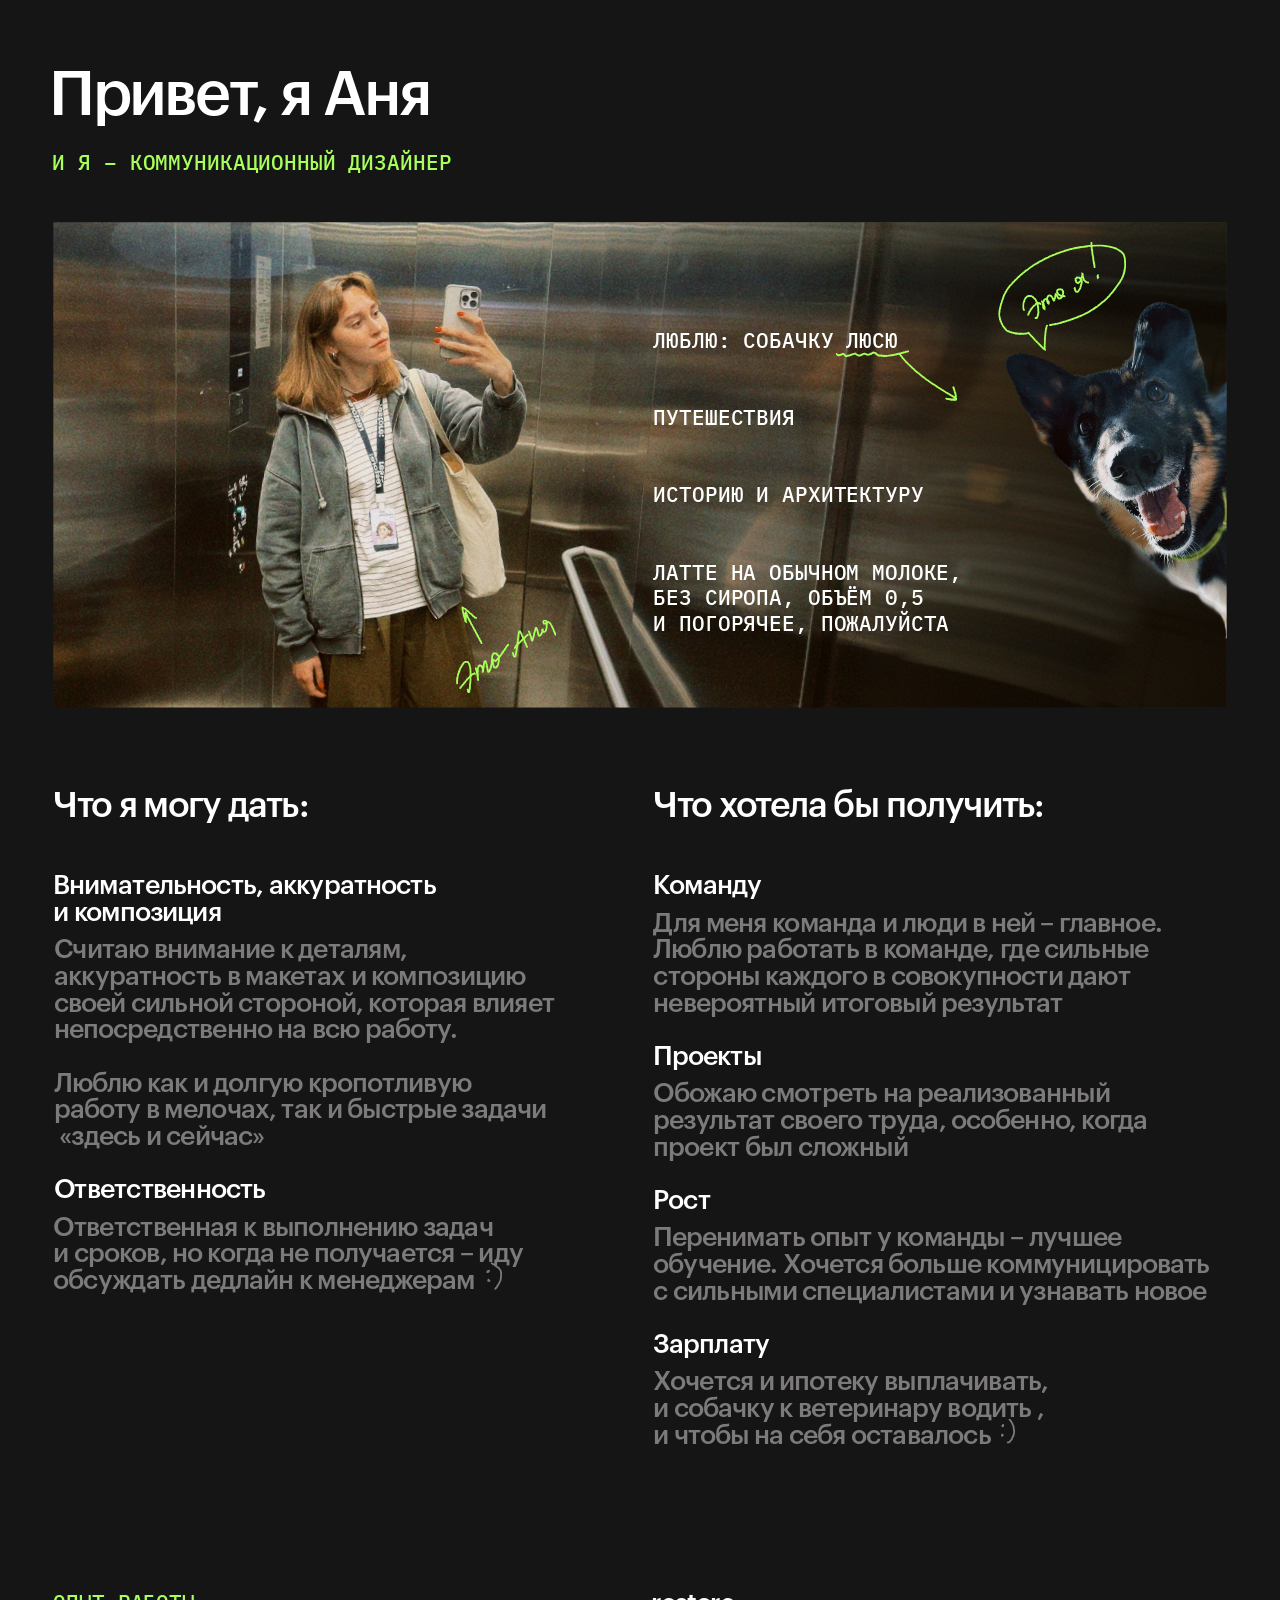
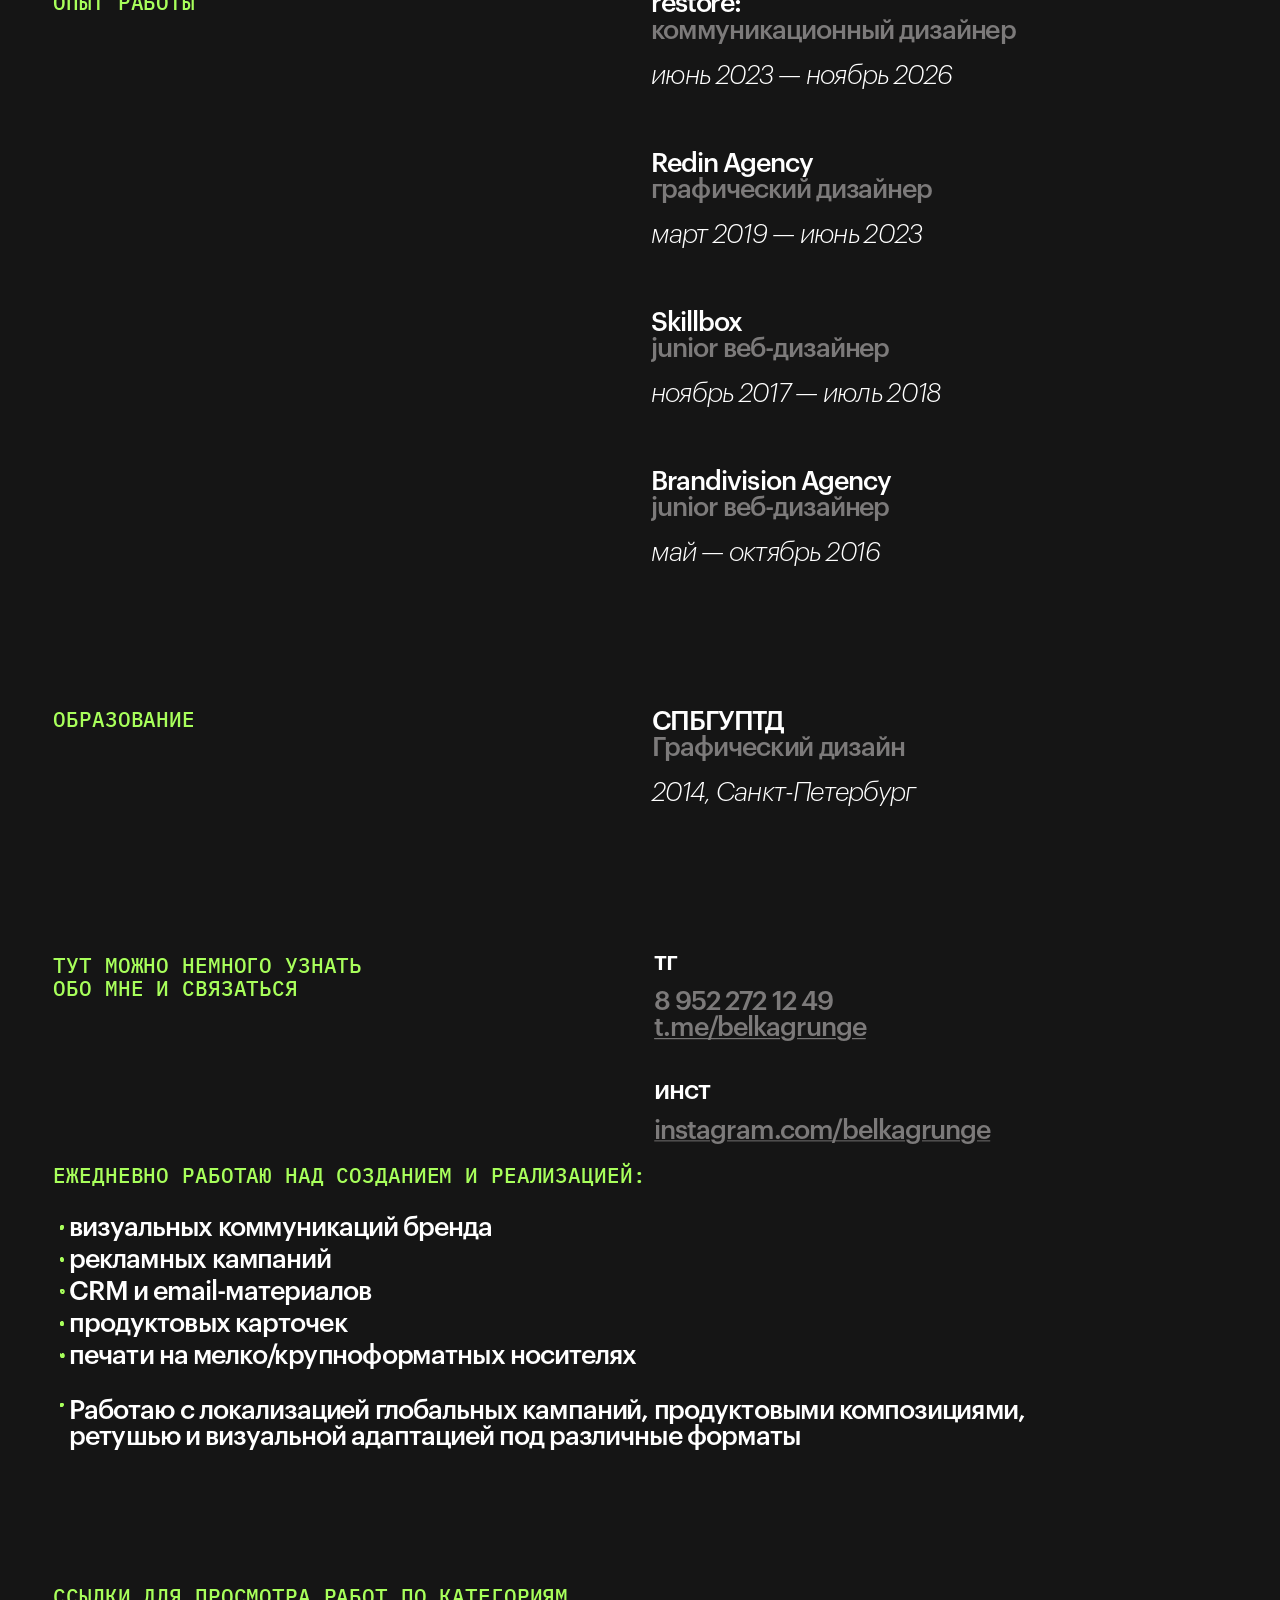
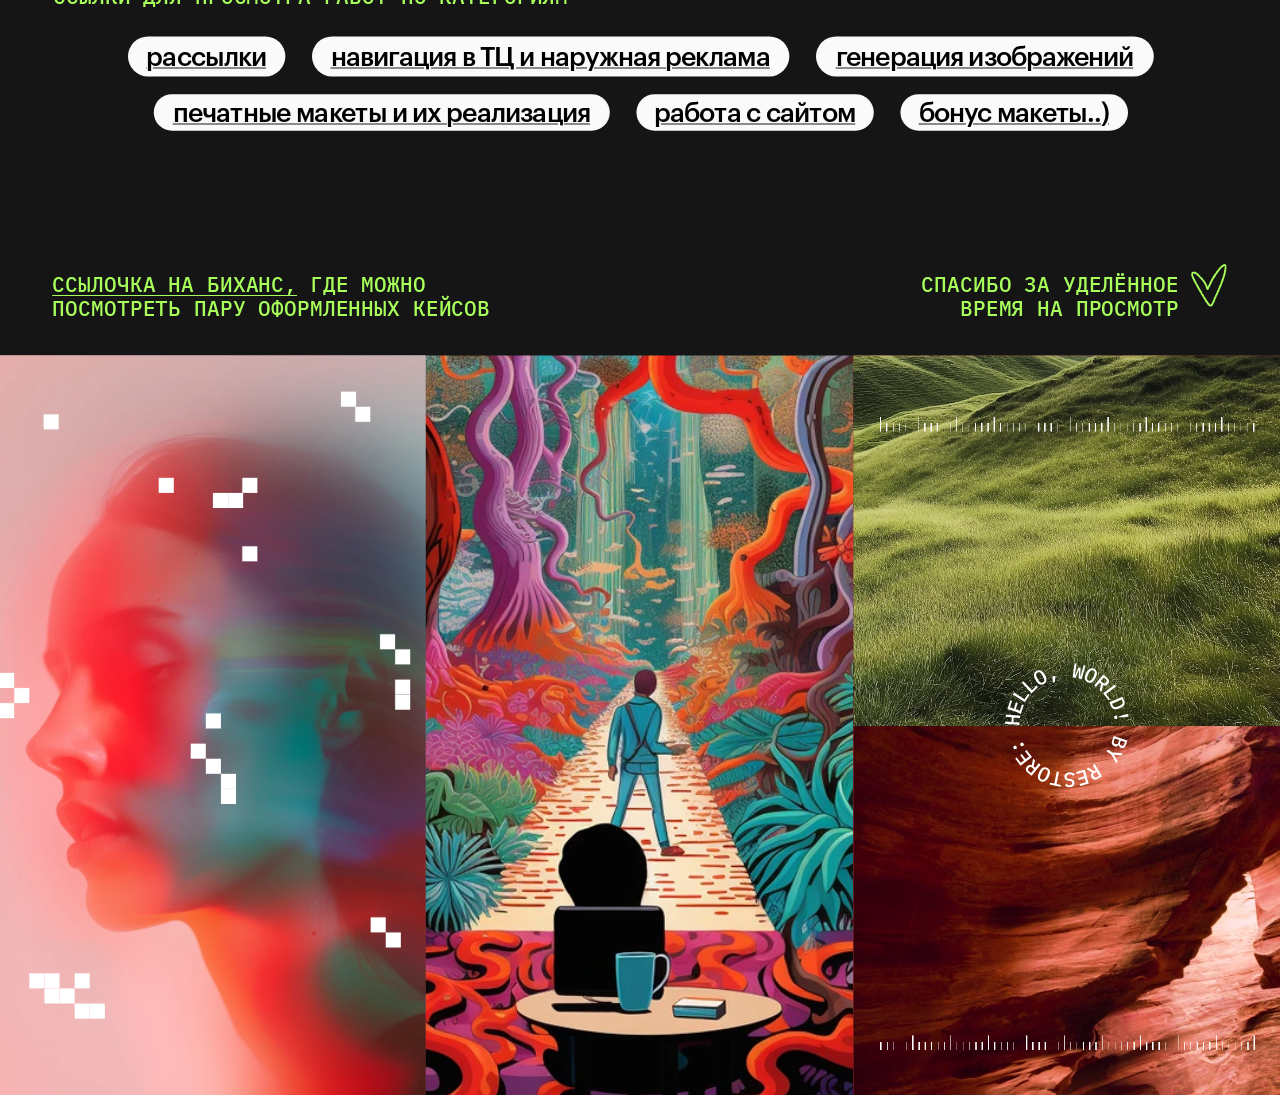
==== commit 027826f7: "Fix iOS text overflow by replacing CSS zoom with whole-canvas transforms" ====
--- a/index.html
+++ b/index.html
@@ -1 +1 @@
-<!doctype html><html lang="ru"><head><meta charset="utf-8"><meta name="viewport" content="width=device-width,initial-scale=1"><meta name="description" content="Анна Белихова — коммуникационный дизайнер. Портфолио и опыт работы."><title>Анна Белихова — коммуникационный дизайнер</title><link rel="stylesheet" href="style.css?v=mobile-text-11"><meta property="og:title" content="Анна Белихова — коммуникационный дизайнер"><meta property="og:description" content="Портфолио и опыт работы Анны Белиховой."><meta property="og:type" content="website"><meta property="og:url" content="https://belkagrunge.github.io/portfolio/"><meta name="twitter:title" content="Анна Белихова — коммуникационный дизайнер"></head><body><main id="main-canvas"><div style="background:#151515;position:relative;width:100%;height:100%" data-node-id="631:5594" data-name="Resume Belikhova"> <div style="position:absolute;height:28.913px;left:calc(33.33% + 67.85px);top:1421px;width:15.799px" data-node-id="631:5596"> <div style="position:absolute;inset:-3.46% -7.54% -3.46% -6.33%"> <img loading="lazy" decoding="async" alt="" style="display:block;max-width:none;width:100%;height:100%" src="assets/318b876b76d021c83260.svg" /> </div> </div> <div style="position:absolute;height:26.036px;left:calc(75% + 47px);top:1597px;width:13.87px" data-node-id="631:5600"> <div style="position:absolute;inset:-3.84% -7.59% -3.9% -7.52%"> <img loading="lazy" decoding="async" alt="" style="display:block;max-width:none;width:100%;height:100%" src="assets/97e318d7d71f81eaf6f7.svg" /> </div> </div> <div style="position:absolute;align-content:stretch;display:flex;flex-direction:column;gap:160px;align-items:flex-start;left:0.0px;padding-left:60px;top:886px;width:1440px" data-node-id="631:5604"> <div style="align-content:stretch;display:flex;gap:104px;align-items:flex-start;position:relative;flex-shrink:0;width:100%" data-node-id="631:5605"> <div style="align-content:stretch;display:flex;flex-direction:column;align-items:flex-start;position:relative;flex-shrink:0;width:571px" data-node-id="631:5606"> <div style="align-content:stretch;display:flex;flex-direction:column;gap:55px;align-items:flex-start;position:relative;flex-shrink:0;width:100%" data-node-id="631:5607"> <p style="text-box-edge:cap alphabetic;text-box-trim:trim-both;word-break:break-word;font-family:&quot;Graphik LC&quot;;font-weight:500;line-height:1;font-style:normal;position:relative;flex-shrink:0;font-size:40px;color:white;letter-spacing:-1.6px;width:100%" data-node-id="631:5608"> Что я могу дать: </p> <div style="align-content:stretch;display:flex;flex-direction:column;gap:30px;align-items:flex-start;position:relative;flex-shrink:0;width:100%" data-node-id="631:5609"> <div style="align-content:stretch;display:flex;flex-direction:column;gap:12px;align-items:flex-start;position:relative;flex-shrink:0;width:100%" data-node-id="631:5610"> <p style="word-break:break-word;font-family:&quot;Graphik LC&quot;;font-weight:500;line-height:1;font-style:normal;position:relative;flex-shrink:0;font-size:30px;color:white;letter-spacing:-1.05px;width:570px" data-node-id="631:5611"> Внимательность, аккуратность <br>и композиция </p> <div style="align-content:stretch;display:flex;align-items:center;justify-content:center;position:relative;flex-shrink:0;width:100%" data-node-id="631:5612"> <p style="word-break:break-word;font-family:&quot;Graphik LC&quot;;font-weight:500;line-height:1;font-style:normal;position:relative;flex-shrink:0;color:#7c7a7a;font-size:30px;letter-spacing:-1.05px;width:570px;white-space:pre-wrap" data-node-id="631:5613">Считаю внимание к деталям, аккуратность в макетах и композицию своей сильной стороной, которая влияет непосредственно на всю работу. <br> <br>Люблю как и долгую кропотливую работу в мелочах, так и быстрые задачи <br> «здесь и сейчас» </p> </div> </div> <div style="align-content:stretch;display:flex;flex-direction:column;gap:12px;align-items:flex-start;position:relative;flex-shrink:0;width:100%" data-node-id="631:5614"> <div style="align-content:stretch;display:flex;align-items:center;justify-content:center;position:relative;flex-shrink:0;width:100%" data-node-id="631:5615"> <p style="word-break:break-word;font-family:&quot;Graphik LC&quot;;font-weight:500;line-height:1;font-style:normal;position:relative;flex-shrink:0;font-size:30px;color:white;letter-spacing:-1.05px;width:570px" data-node-id="631:5616"> Ответственность </p> </div> <p style="word-break:break-word;font-family:&quot;Graphik LC&quot;;font-weight:500;line-height:1;font-style:normal;position:relative;flex-shrink:0;color:#7c7a7a;font-size:30px;letter-spacing:-1.05px;width:570px" data-node-id="631:5617"> Ответственная к выполнению задач <br>и сроков, но когда не получается – иду обсуждать дедлайн к менеджерам </p> </div> </div> </div> </div> <div style="align-content:stretch;display:flex;flex-direction:column;gap:55px;align-items:flex-start;position:relative;flex-shrink:0;width:624px" data-node-id="631:5618"> <p style="text-box-edge:cap alphabetic;text-box-trim:trim-both;word-break:break-word;font-family:&quot;Graphik LC&quot;;font-weight:500;line-height:1;min-width:100%;font-style:normal;position:relative;flex-shrink:0;font-size:40px;color:white;letter-spacing:-1.6px;width:min-content" data-node-id="631:5619"> Что хотела бы получить: </p> <div style="align-content:stretch;display:flex;flex-direction:column;gap:30px;align-items:flex-start;position:relative;flex-shrink:0" data-node-id="631:5620"> <div style="align-content:stretch;display:flex;flex-direction:column;gap:12px;align-items:flex-start;position:relative;flex-shrink:0;width:100%" data-node-id="631:5621"> <div style="align-content:stretch;display:flex;align-items:center;justify-content:center;position:relative;flex-shrink:0;width:100%" data-node-id="631:5622"> <p style="word-break:break-word;flex:1 0 0;font-family:&quot;Graphik LC&quot;;font-weight:500;line-height:1;min-width:1px;font-style:normal;position:relative;font-size:30px;color:white;letter-spacing:-1.05px" data-node-id="631:5623"> Команду </p> </div> <div style="align-content:stretch;display:flex;align-items:center;justify-content:center;position:relative;flex-shrink:0;width:100%" data-node-id="631:5624"> <p style="word-break:break-word;flex:1 0 0;font-family:&quot;Graphik LC&quot;;font-weight:500;line-height:1;min-width:1px;font-style:normal;position:relative;color:#7c7a7a;font-size:30px;letter-spacing:-1.05px" data-node-id="631:5625"> Для меня команда и люди в ней – главное. Люблю работать в команде, где сильные стороны каждого в совокупности дают невероятный итоговый результат </p> </div> </div> <div style="align-content:stretch;display:flex;flex-direction:column;gap:12px;align-items:flex-start;position:relative;flex-shrink:0" data-node-id="631:5626"> <p style="word-break:break-word;font-family:&quot;Graphik LC&quot;;font-weight:500;line-height:1;min-width:100%;font-style:normal;position:relative;flex-shrink:0;font-size:30px;color:white;letter-spacing:-1.05px;width:min-content" data-node-id="631:5627"> Проекты </p> <div style="align-content:stretch;display:flex;align-items:center;justify-content:center;position:relative;flex-shrink:0" data-node-id="631:5628"> <p style="word-break:break-word;font-family:&quot;Graphik LC&quot;;font-weight:500;line-height:1;font-style:normal;position:relative;flex-shrink:0;color:#7c7a7a;font-size:30px;letter-spacing:-1.05px;width:646px" data-node-id="631:5629"> Обожаю смотреть на реализованный результат своего труда, особенно, когда проект был сложный </p> </div> </div> <div style="align-content:stretch;display:flex;align-items:center;justify-content:center;position:relative;flex-shrink:0;width:100%" data-node-id="631:5630"> <div style="align-content:stretch;display:flex;flex:1 0 0;flex-direction:column;gap:12px;align-items:flex-start;min-width:1px;position:relative" data-node-id="631:5631"> <div style="align-content:stretch;display:flex;align-items:center;justify-content:center;position:relative;flex-shrink:0;width:100%" data-node-id="631:5632"> <p style="word-break:break-word;flex:1 0 0;font-family:&quot;Graphik LC&quot;;font-weight:500;line-height:1;min-width:1px;font-style:normal;position:relative;font-size:30px;color:white;letter-spacing:-1.05px" data-node-id="631:5633"> Рост </p> </div> <p style="word-break:break-word;font-family:&quot;Graphik LC&quot;;font-weight:500;line-height:1;font-style:normal;position:relative;flex-shrink:0;color:#7c7a7a;font-size:30px;letter-spacing:-1.05px;width:100%" data-node-id="631:5634"> Перенимать опыт у команды – лучшее обучение. Хочется больше коммуницировать с сильными специалистами и узнавать новое </p> </div> </div> <div style="align-content:stretch;display:flex;flex-direction:column;gap:12px;align-items:flex-start;position:relative;flex-shrink:0;width:100%" data-node-id="631:5635"> <div style="align-content:stretch;display:flex;align-items:center;justify-content:center;position:relative;flex-shrink:0;width:100%" data-node-id="631:5636"> <p style="word-break:break-word;flex:1 0 0;font-family:&quot;Graphik LC&quot;;font-weight:500;line-height:1;min-width:1px;font-style:normal;position:relative;font-size:30px;color:white;letter-spacing:-1.05px" data-node-id="631:5637"> Зарплату </p> </div> <p style="word-break:break-word;font-family:&quot;Graphik LC&quot;;font-weight:500;line-height:1;font-style:normal;position:relative;flex-shrink:0;color:#7c7a7a;font-size:30px;letter-spacing:-1.05px;width:100%" data-node-id="631:5638"> Хочется и ипотеку выплачивать, <br>и собачку к ветеринару водить ,<br> и чтобы на себя оставалось  </p> </div> </div> </div> </div> <div style="align-content:stretch;display:flex;gap:513px;align-items:flex-start;position:relative;flex-shrink:0" data-node-id="631:5639"> <div style="align-content:stretch;display:flex;align-items:flex-start;position:relative;flex-shrink:0" data-node-id="631:5640" data-name="micro-micro text"> <p style="text-box-edge:cap alphabetic;text-box-trim:trim-both;word-break:break-word;font-family:&quot;IBM Plex Mono&quot;;font-weight:500;line-height:1.1;font-style:normal;position:relative;flex-shrink:0;color:#a8ff5b;font-size:24px;letter-spacing:0.48px;text-transform:uppercase;white-space:nowrap" data-node-id="I631:5640;167:145"> Опыт работы </p> </div> <div style="align-content:stretch;display:flex;flex-direction:column;gap:69px;align-items:flex-start;position:relative;flex-shrink:0;width:501.332px" data-node-id="631:5641"> <div style="align-content:stretch;display:flex;flex-direction:column;gap:20px;align-items:flex-start;position:relative;flex-shrink:0;width:100%" data-node-id="631:5642"> <div style="align-content:stretch;display:flex;flex-direction:column;align-items:flex-start;position:relative;flex-shrink:0;width:100%" data-node-id="631:5643"> <div style="text-box-edge:cap alphabetic;text-box-trim:trim-both;word-break:break-word;font-family:&quot;Graphik LC&quot;;font-weight:500;line-height:0;font-style:normal;position:relative;flex-shrink:0;font-size:0px;color:white;letter-spacing:-1.2px;width:506.346px" data-node-id="631:5644"> <p style="line-height:1;margin-bottom:0.0px;font-size:30px">restore:</p> <p style="line-height:1;color:#7c7a7a;font-size:30px">коммуникационный дизайнер</p> </div> </div> <p style="text-box-edge:cap alphabetic;text-box-trim:trim-both;word-break:break-word;font-family:&quot;Graphik LC&quot;;font-weight:300;font-style:italic;line-height:1;position:relative;flex-shrink:0;font-size:30px;color:white;letter-spacing:-1.05px;width:100%" data-node-id="631:5645"> июнь 2023 — ноябрь 2026 </p> </div> <div style="align-content:stretch;display:flex;flex-direction:column;gap:20px;align-items:flex-start;position:relative;flex-shrink:0;width:100%" data-node-id="631:5646"> <div style="align-content:stretch;display:flex;flex-direction:column;align-items:flex-start;position:relative;flex-shrink:0;width:406.116px" data-node-id="631:5647"> <div style="text-box-edge:cap alphabetic;text-box-trim:trim-both;word-break:break-word;font-family:&quot;Graphik LC&quot;;font-weight:500;line-height:0;font-style:normal;position:relative;flex-shrink:0;font-size:0px;color:white;letter-spacing:-1.2px;white-space:nowrap" data-node-id="631:5648"> <p style="line-height:1;margin-bottom:0.0px;font-size:30px">Redin Agency</p> <p style="line-height:1;color:#7c7a7a;font-size:30px">графический дизайнер</p> </div> </div> <p style="text-box-edge:cap alphabetic;text-box-trim:trim-both;word-break:break-word;font-family:&quot;Graphik LC&quot;;font-weight:300;font-style:italic;line-height:1;min-width:100%;position:relative;flex-shrink:0;font-size:30px;color:white;letter-spacing:-1.05px;width:min-content" data-node-id="631:5649"> март 2019 — июнь 2023 </p> </div> <div style="align-content:stretch;display:flex;flex-direction:column;gap:20px;align-items:flex-start;position:relative;flex-shrink:0;width:100%" data-node-id="631:5650"> <div style="align-content:stretch;display:flex;flex-direction:column;align-items:flex-start;position:relative;flex-shrink:0;width:100%" data-node-id="631:5651"> <div style="text-box-edge:cap alphabetic;text-box-trim:trim-both;word-break:break-word;font-family:&quot;Graphik LC&quot;;font-weight:500;line-height:0;font-style:normal;position:relative;flex-shrink:0;font-size:0px;color:white;letter-spacing:-1.2px;width:506.346px" data-node-id="631:5652"> <p style="line-height:1;margin-bottom:0.0px;font-size:30px">Skillbox</p> <p style="line-height:1;color:#7c7a7a;font-size:30px">junior веб-дизайнер</p> </div> </div> <p style="text-box-edge:cap alphabetic;text-box-trim:trim-both;word-break:break-word;font-family:&quot;Graphik LC&quot;;font-weight:300;font-style:italic;line-height:1;position:relative;flex-shrink:0;font-size:30px;color:white;letter-spacing:-1.05px;width:100%" data-node-id="631:5653"> ноябрь 2017 — июль 2018 </p> </div> <div style="align-content:stretch;display:flex;flex-direction:column;gap:20px;align-items:flex-start;position:relative;flex-shrink:0;width:100%" data-node-id="631:5654"> <div style="align-content:stretch;display:flex;flex-direction:column;align-items:flex-start;position:relative;flex-shrink:0;width:100%" data-node-id="631:5655"> <div style="text-box-edge:cap alphabetic;text-box-trim:trim-both;word-break:break-word;font-family:&quot;Graphik LC&quot;;font-weight:500;line-height:0;font-style:normal;position:relative;flex-shrink:0;font-size:0px;color:white;letter-spacing:-1.2px;width:506.346px" data-node-id="631:5656"> <p style="line-height:1;margin-bottom:0.0px;font-size:30px">Brandivision Agency</p> <p style="line-height:1;color:#7c7a7a;font-size:30px">junior веб-дизайнер</p> </div> </div> <p style="text-box-edge:cap alphabetic;text-box-trim:trim-both;word-break:break-word;font-family:&quot;Graphik LC&quot;;font-weight:300;font-style:italic;line-height:1;position:relative;flex-shrink:0;font-size:30px;color:white;letter-spacing:-1.05px;width:100%" data-node-id="631:5657"> май — октябрь 2016 </p> </div> </div> </div> <div style="align-content:stretch;display:flex;gap:514px;align-items:flex-start;position:relative;flex-shrink:0" data-node-id="631:5658"> <div style="align-content:stretch;display:flex;align-items:flex-start;position:relative;flex-shrink:0" data-node-id="631:5659" data-name="micro-micro text"> <p style="text-box-edge:cap alphabetic;text-box-trim:trim-both;word-break:break-word;font-family:&quot;IBM Plex Mono&quot;;font-weight:500;line-height:1.1;font-style:normal;position:relative;flex-shrink:0;color:#a8ff5b;font-size:24px;letter-spacing:0.48px;text-transform:uppercase;white-space:nowrap" data-node-id="I631:5659;167:145"> образование </p> </div> <div style="align-content:stretch;display:flex;flex-direction:column;gap:20px;align-items:flex-start;position:relative;flex-shrink:0;width:501.332px" data-node-id="631:5660"> <div style="align-content:stretch;display:flex;flex-direction:column;align-items:flex-start;position:relative;flex-shrink:0;width:100%" data-node-id="631:5661"> <div style="text-box-edge:cap alphabetic;text-box-trim:trim-both;word-break:break-word;font-family:&quot;Graphik LC&quot;;font-weight:500;line-height:0;font-style:normal;position:relative;flex-shrink:0;font-size:0px;color:white;letter-spacing:-1.2px;width:506.346px" data-node-id="631:5662"> <p style="line-height:1;margin-bottom:0.0px;font-size:30px">СПБГУПТД</p> <p style="line-height:1;color:#7c7a7a;font-size:30px">Графический дизайн</p> </div> </div> <p style="text-box-edge:cap alphabetic;text-box-trim:trim-both;word-break:break-word;font-family:&quot;Graphik LC&quot;;font-weight:300;font-style:italic;line-height:1;position:relative;flex-shrink:0;font-size:30px;color:white;letter-spacing:-1.05px;width:100%" data-node-id="631:5663"> 2014, Санкт-Петербург </p> </div> </div> <div style="align-content:stretch;display:flex;gap:200px;align-items:flex-start;position:relative;flex-shrink:0" data-node-id="631:5664"> <div style="align-content:stretch;display:flex;flex-direction:column;align-items:flex-start;padding-top:7px;position:relative;flex-shrink:0;width:476px" data-node-id="631:5665"> <div style="align-content:stretch;display:flex;align-items:flex-start;position:relative;flex-shrink:0;width:100%" data-node-id="631:5666" data-name="micro-micro text"> <p style="text-box-edge:cap alphabetic;text-box-trim:trim-both;word-break:break-word;font-family:&quot;IBM Plex Mono&quot;;font-weight:500;line-height:1.1;font-style:normal;position:relative;flex-shrink:0;color:#a8ff5b;font-size:24px;letter-spacing:0.48px;text-transform:uppercase;white-space:nowrap" data-node-id="I631:5666;167:145"> Тут можно немного узнать <br> обо мне и связаться </p> </div> </div> <div style="word-break:break-word;align-content:stretch;display:flex;flex-direction:column;font-family:&quot;Graphik LC&quot;;font-weight:500;gap:40px;align-items:flex-start;font-style:normal;position:relative;flex-shrink:0;letter-spacing:-1.2px" data-node-id="631:5667"> <div style="align-content:stretch;display:flex;flex-direction:column;gap:15px;align-items:flex-start;position:relative;flex-shrink:0;color:white" data-node-id="631:5668"> <p style="text-box-edge:cap alphabetic;text-box-trim:trim-both;line-height:1;position:relative;flex-shrink:0;font-size:30px;width:386.751px" data-node-id="631:5669"> тг </p> <p style="text-box-edge:cap alphabetic;text-box-trim:trim-both;line-height:0;position:relative;flex-shrink:0;font-size:0px;width:386.751px" data-node-id="631:5670"> <span style="line-height:1;color:#7c7a7a;font-size:30px">8 952 272 12 49</span> <span style="line-height:1;font-size:30px"> <br> </span> <a style="text-underline-position:from-font;cursor:pointer;text-decoration-thickness:from-font;text-decoration-style:solid;line-height:1;color:#7c7a7a;font-size:30px;text-decoration-line:underline" href="https://t.me/belkagrunge" target="_blank"> <span style="text-underline-position:from-font;text-decoration-thickness:from-font;text-decoration-style:solid;text-decoration-line:underline" href="https://t.me/belkagrunge" target="_blank"> t.me/belkagrunge </span> </a> </p> </div> <div style="align-content:stretch;display:flex;flex-direction:column;gap:15px;align-items:flex-start;position:relative;flex-shrink:0;font-size:30px" data-node-id="631:5671"> <p style="text-box-edge:cap alphabetic;text-box-trim:trim-both;line-height:1;position:relative;flex-shrink:0;color:white;width:534.193px" data-node-id="631:5672"> инст </p> <a style="text-box-edge:cap alphabetic;text-box-trim:trim-both;display:block;line-height:0;position:relative;flex-shrink:0;color:#7c7a7a;white-space:nowrap" href="https://instagram.com/belkagrunge" data-node-id="631:5673" target="_blank"> <p style="text-underline-position:from-font;cursor:pointer;text-decoration-thickness:from-font;text-decoration-style:solid;line-height:1;text-decoration-line:underline">instagram.com/belkagrunge</p> </a> </div> </div> </div> <div style="align-content:stretch;display:flex;flex-direction:column;gap:40px;align-items:flex-start;position:relative;flex-shrink:0;width:1321px" data-node-id="631:5674"> <div style="align-content:stretch;display:flex;align-items:flex-start;position:relative;flex-shrink:0;width:1310px" data-node-id="631:5675"> <div style="align-content:stretch;display:flex;align-items:flex-start;position:relative;flex-shrink:0" data-node-id="631:5676"> <div style="align-content:stretch;display:flex;align-items:flex-start;position:relative;flex-shrink:0" data-node-id="631:5677" data-name="micro-micro text"> <p style="text-box-edge:cap alphabetic;text-box-trim:trim-both;word-break:break-word;font-family:&quot;IBM Plex Mono&quot;;font-weight:500;line-height:1.1;font-style:normal;position:relative;flex-shrink:0;color:#a8ff5b;font-size:24px;letter-spacing:0.48px;text-transform:uppercase;white-space:nowrap" data-node-id="I631:5677;167:145"> Ежедневно работаю над созданием и реализацией: </p> </div> </div> </div> <div style="align-content:stretch;display:flex;align-items:flex-start;position:relative;flex-shrink:0;width:100%" data-node-id="631:5678"> <ul class="work-list" data-node-id="631:5679"><li><span class="work-marker" style="width:3.006px;height:4.038px" aria-hidden="true"> <div style="position:absolute;inset:-24.76% -33.23% -24.76% -33.27%"> <img loading="lazy" decoding="async" alt="" style="display:block;max-width:none;width:100%;height:100%" src="assets/e192b54bfe2cecc24640.svg" /> </div> </span><span>визуальных коммуникаций бренда</span></li><li><span class="work-marker" style="width:3.129px;height:3.193px" aria-hidden="true"> <div style="position:absolute;inset:-31.29% -31.96% -31.32% -31.96%"> <img loading="lazy" decoding="async" alt="" style="display:block;max-width:none;width:100%;height:100%" src="assets/a73a82d55521332f65d4.svg" /> </div> </span><span>рекламных кампаний</span></li><li><span class="work-marker" style="width:4.23px;height:3.83px" aria-hidden="true"> <div style="position:absolute;inset:-26.11% -23.63% -26.13% -23.64%"> <img loading="lazy" decoding="async" alt="" style="display:block;max-width:none;width:100%;height:100%" src="assets/522ca6b9dffaacbab78e.svg" /> </div> </span><span>CRM и email-материалов</span></li><li><span class="work-marker" style="width:2.875px;height:4.029px" aria-hidden="true"> <div style="position:absolute;inset:-24.82% -34.78%"> <img loading="lazy" decoding="async" alt="" style="display:block;max-width:none;width:100%;height:100%" src="assets/e286fbb119f8445d241f.svg" /> </div> </span><span>продуктовых карточек</span></li><li><span class="work-marker" style="width:4.164px;height:3.599px" aria-hidden="true"> <div style="position:absolute;inset:-27.81% -24.02% -27.78% -24.02%"> <img loading="lazy" decoding="async" alt="" style="display:block;max-width:none;width:100%;height:100%" src="assets/67c4c73546076b2a193c.svg" /> </div> </span><span>печати на мелко/крупноформатных носителях</span></li></ul> </div> <div style="align-content:stretch;display:flex;align-items:center;justify-content:center;padding-left:18px;position:relative;flex-shrink:0" data-node-id="631:5680"><span class="work-marker" style="width:3.556px;height:2.887px" aria-hidden="true"> <div style="position:absolute;inset:-34.64% -28.12% -34.62% -28.12%"> <img loading="lazy" decoding="async" alt="" style="display:block;max-width:none;width:100%;height:100%" src="assets/0eb5a3e7db53f83d5dfe.svg" /> </div> </span> <p style="text-box-edge:cap alphabetic;text-box-trim:trim-both;word-break:break-word;font-family:&quot;Graphik LC&quot;;font-weight:500;line-height:1;font-style:normal;position:relative;flex-shrink:0;font-size:30px;color:white;letter-spacing:-1.2px;width:1083px" data-node-id="631:5681"> Работаю с локализацией глобальных кампаний, продуктовыми композициями, ретушью и визуальной адаптацией под различные форматы </p> </div> </div> <div style="align-content:stretch;display:flex;flex-direction:column;gap:42px;align-items:flex-start;position:relative;flex-shrink:0;width:1321px" data-node-id="631:5682"> <div style="align-content:stretch;display:flex;align-items:flex-start;position:relative;flex-shrink:0" data-node-id="631:5683"> <div style="align-content:stretch;display:flex;align-items:flex-start;position:relative;flex-shrink:0" data-node-id="631:5684"> <div style="align-content:stretch;display:flex;align-items:flex-start;position:relative;flex-shrink:0" data-node-id="631:5685" data-name="micro-micro text"> <p style="text-box-edge:cap alphabetic;text-box-trim:trim-both;word-break:break-word;font-family:&quot;IBM Plex Mono&quot;;font-weight:500;line-height:1.1;font-style:normal;position:relative;flex-shrink:0;color:#a8ff5b;font-size:24px;letter-spacing:0.48px;text-transform:uppercase;white-space:nowrap" data-node-id="I631:5685;167:145"> ссылки для просмотра работ по категориям </p> </div> </div> </div> <div style="align-content:stretch;display:flex;flex-direction:column;gap:20px;align-items:center;justify-content:center;position:relative;flex-shrink:0;width:100%" data-node-id="631:5686"> <div style="align-content:stretch;display:flex;gap:30px;align-items:center;justify-content:center;position:relative;flex-shrink:0;width:100%" data-node-id="631:5687"> <a class="category-pill" style="width:177px;height:45px" href="#email" data-category="email" data-node-id="631:5689"><span>рассылки</span></a> <a class="category-pill" style="width:537px;height:45px" href="#outdoor" data-category="outdoor" data-node-id="631:5692"><span>навигация в ТЦ и наружная реклама</span></a> <a class="category-pill" style="width:380px;height:45px" href="#images" data-category="images" data-node-id="631:5695"><span>генерация изображений</span></a> </div> <div style="align-content:stretch;display:flex;gap:30px;align-items:flex-start;position:relative;flex-shrink:0" data-node-id="631:5697"> <a class="category-pill" style="width:513px;height:41px" href="#print" data-category="print" data-node-id="631:5699"><span>печатные макеты и их реализация</span></a> <a class="category-pill" style="width:267px;height:41px" href="#web" data-category="web" data-node-id="631:5702"><span>работа с сайтом</span></a> <a class="category-pill" style="width:256px;height:41px" href="#bonus" data-category="bonus" data-node-id="631:5705"><span>бонус макеты..)</span></a> </div> </div> </div> </div> <div style="position:absolute;align-content:stretch;display:flex;align-items:flex-start;left:59px;top:3907px" data-node-id="631:5707" data-name="micro-micro text"> <p style="text-box-edge:cap alphabetic;text-box-trim:trim-both;word-break:break-word;font-family:&quot;IBM Plex Mono&quot;;font-weight:500;line-height:0;font-style:normal;position:relative;flex-shrink:0;color:#a8ff5b;font-size:0px;letter-spacing:0.48px;text-transform:uppercase;white-space:nowrap" data-node-id="631:5708"> <a style="text-underline-position:from-font;cursor:pointer;text-decoration-thickness:from-font;text-decoration-style:solid;line-height:1.1;font-size:24px;text-decoration-line:underline" href="https://www.behance.net/belkagrunge" target="_blank"> <span style="text-underline-position:from-font;text-decoration-thickness:from-font;text-decoration-style:solid;text-decoration-line:underline" href="https://www.behance.net/belkagrunge" target="_blank"> Ссылочка на биханс,</span></a><span style="line-height:1.1;font-size:24px;white-space:pre;text-decoration:none"> </span><span style="line-height:1.1;font-size:24px">где можно <br> посмотреть пару оформленных кейсов </span> </p> </div> <div style="position:absolute;display:contents;left:-1px;top:4000px" data-node-id="651:22367"> <div style="position:absolute;align-content:stretch;display:flex;gap:10px;align-items:center;left:-1px;overflow:clip;top:4000px" data-node-id="631:5709"> <div style="background:#d9d9d9;height:832px;position:relative;flex-shrink:0;width:480px" data-node-id="631:5710" ></div> <div style="position:absolute;display:flex;height:2200.384px;align-items:center;justify-content:center;left:calc(50% + 83.84px);top:calc(50% - 159.6px);width:2382.406px;transform:translateX(calc(-1 * 50.0%)) translateY(calc(-1 * 50.0%))" data-node-id="631:5711"> <div style="flex:none;transform:rotate(-0.36deg)"> <div style="height:2185.462px;position:relative;width:2368.645px" data-name="Upscaled-(Subtle)-(2048x2048)-(20) 2"> <div aria-hidden="true" style="position:absolute;inset:0.0px;pointer-events:none"> <img loading="lazy" decoding="async" alt="" style="position:absolute;max-width:none;object-fit:cover;width:100%;height:100%" src="assets/6f5f5175ec6064da4341.webp" /> <img loading="lazy" decoding="async" alt="" style="position:absolute;max-width:none;object-fit:cover;width:100%;height:100%" src="assets/6aed79c13b8c243f914b.webp" /> <div  style="position:absolute;inset:0.0px;background-image:linear-gradient(269.9999996948536deg, rgba(232, 155, 156, 0) 71.134%, rgb(232, 155, 156) 100.02%), linear-gradient(89.99999969485303deg, rgba(232, 155, 156, 0) 71.588%, rgb(232, 155, 156) 92.802%)"></div> </div> </div> </div> </div> <div style="position:absolute;display:contents;left:calc(50% + 0.64px);top:calc(50% + 37.26px);transform:translateX(calc(-1 * 50.0%)) translateY(calc(-1 * 50.0%))" data-node-id="631:5712"> <div style="position:absolute;display:flex;align-items:center;justify-content:center;left:calc(50% + 17.73px);width:17.087px;height:17.087px;top:calc(50% + 79.98px);transform:translateX(calc(-1 * 50.0%)) translateY(calc(-1 * 50.0%))" data-node-id="631:5713"> <div style="flex:none;transform:scaleY(calc(-1 * 1.0)) rotate(90deg)"> <div style="backdrop-filter:blur(3.769px);background:white;position:relative;width:17.087px;height:17.087px" ></div> </div> </div> <div style="position:absolute;display:flex;align-items:center;justify-content:center;left:calc(50% + 17.73px);width:17.087px;height:17.087px;top:calc(50% + 62.89px);transform:translateX(calc(-1 * 50.0%)) translateY(calc(-1 * 50.0%))" data-node-id="631:5714"> <div style="flex:none;transform:scaleY(calc(-1 * 1.0)) rotate(90deg)"> <div style="backdrop-filter:blur(3.769px);background:white;position:relative;width:17.087px;height:17.087px" ></div> </div> </div> <div style="position:absolute;display:flex;align-items:center;justify-content:center;left:calc(50% + 0.62px);width:17.087px;height:17.087px;top:calc(50% + 45.81px);transform:translateX(calc(-1 * 50.0%)) translateY(calc(-1 * 50.0%))" data-node-id="631:5715"> <div style="flex:none;transform:scaleY(calc(-1 * 1.0)) rotate(90deg)"> <div style="backdrop-filter:blur(3.769px);background:white;position:relative;width:17.087px;height:17.087px" ></div> </div> </div> <div style="position:absolute;display:flex;align-items:center;justify-content:center;left:calc(50% - 16.46px);width:17.087px;height:17.087px;top:calc(50% + 28.72px);transform:translateX(calc(-1 * 50.0%)) translateY(calc(-1 * 50.0%))" data-node-id="631:5716"> <div style="flex:none;transform:scaleY(calc(-1 * 1.0)) rotate(90deg)"> <div style="backdrop-filter:blur(3.769px);background:white;position:relative;width:17.087px;height:17.087px" ></div> </div> </div> <div style="position:absolute;display:flex;align-items:center;justify-content:center;left:calc(50% + 0.62px);width:17.087px;height:17.087px;top:calc(50% - 5.46px);transform:translateX(calc(-1 * 50.0%)) translateY(calc(-1 * 50.0%))" data-node-id="631:5717"> <div style="flex:none;transform:scaleY(calc(-1 * 1.0)) rotate(90deg)"> <div style="backdrop-filter:blur(3.769px);background:white;position:relative;width:17.087px;height:17.087px" ></div> </div> </div> </div> <div style="position:absolute;display:contents;left:180.17px;top:138.01px" data-node-id="631:5718"> <div style="position:absolute;display:flex;height:16.516px;align-items:center;justify-content:center;left:241.37px;top:154.52px;width:16.517px" data-node-id="631:5719"> <div style="flex:none;transform:scaleY(calc(-1 * 1.0)) rotate(90deg)"> <div style="backdrop-filter:blur(3.643px);background:white;height:16.517px;position:relative;width:16.516px" ></div> </div> </div> <div style="position:absolute;display:flex;height:16.516px;align-items:center;justify-content:center;left:257.91px;top:154.52px;width:16.517px" data-node-id="631:5720"> <div style="flex:none;transform:scaleY(calc(-1 * 1.0)) rotate(90deg)"> <div style="backdrop-filter:blur(3.643px);background:white;height:16.517px;position:relative;width:16.516px" ></div> </div> </div> <div style="position:absolute;display:flex;height:16.516px;align-items:center;justify-content:center;left:274.41px;top:138.01px;width:16.517px" data-node-id="631:5721"> <div style="flex:none;transform:scaleY(calc(-1 * 1.0)) rotate(90deg)"> <div style="backdrop-filter:blur(3.643px);background:white;height:16.517px;position:relative;width:16.516px" ></div> </div> </div> <div style="position:absolute;display:flex;height:16.516px;align-items:center;justify-content:center;left:180.17px;top:138.01px;width:16.517px" data-node-id="631:5722"> <div style="flex:none;transform:scaleY(calc(-1 * 1.0)) rotate(90deg)"> <div style="backdrop-filter:blur(3.643px);background:white;height:16.517px;position:relative;width:16.516px" ></div> </div> </div> <div style="position:absolute;display:flex;height:16.516px;align-items:center;justify-content:center;left:274.41px;top:214.76px;width:16.517px" data-node-id="631:5723"> <div style="flex:none;transform:scaleY(calc(-1 * 1.0)) rotate(90deg)"> <div style="backdrop-filter:blur(3.643px);background:white;height:16.517px;position:relative;width:16.516px" ></div> </div> </div> </div> <div style="position:absolute;display:contents;left:34px;top:695px" data-node-id="631:5724"> <div style="position:absolute;display:flex;align-items:center;justify-content:center;left:34px;width:16.964px;height:16.964px;top:695px" data-node-id="631:5725"> <div style="flex:none;transform:scaleY(calc(-1 * 1.0)) rotate(90deg)"> <div style="backdrop-filter:blur(3.747px);background:white;position:relative;width:16.964px;height:16.964px" ></div> </div> </div> <div style="position:absolute;display:flex;align-items:center;justify-content:center;left:50.98px;width:16.964px;height:16.964px;top:695px" data-node-id="631:5726"> <div style="flex:none;transform:scaleY(calc(-1 * 1.0)) rotate(90deg)"> <div style="backdrop-filter:blur(3.747px);background:white;position:relative;width:16.964px;height:16.964px" ></div> </div> </div> <div style="position:absolute;display:flex;align-items:center;justify-content:center;left:50.98px;width:16.964px;height:16.964px;top:711.98px" data-node-id="631:5727"> <div style="flex:none;transform:scaleY(calc(-1 * 1.0)) rotate(90deg)"> <div style="backdrop-filter:blur(3.747px);background:white;position:relative;width:16.964px;height:16.964px" ></div> </div> </div> <div style="position:absolute;display:flex;align-items:center;justify-content:center;left:67.96px;width:16.964px;height:16.964px;top:711.98px" data-node-id="631:5728"> <div style="flex:none;transform:scaleY(calc(-1 * 1.0)) rotate(90deg)"> <div style="backdrop-filter:blur(3.747px);background:white;position:relative;width:16.964px;height:16.964px" ></div> </div> </div> <div style="position:absolute;display:flex;align-items:center;justify-content:center;left:84.96px;width:16.964px;height:16.964px;top:695px" data-node-id="631:5729"> <div style="flex:none;transform:scaleY(calc(-1 * 1.0)) rotate(90deg)"> <div style="backdrop-filter:blur(3.747px);background:white;position:relative;width:16.964px;height:16.964px" ></div> </div> </div> <div style="position:absolute;display:flex;align-items:center;justify-content:center;left:84.96px;width:16.964px;height:16.964px;top:728.97px" data-node-id="631:5730"> <div style="flex:none;transform:scaleY(calc(-1 * 1.0)) rotate(90deg)"> <div style="backdrop-filter:blur(3.747px);background:white;position:relative;width:16.964px;height:16.964px" ></div> </div> </div> <div style="position:absolute;display:flex;align-items:center;justify-content:center;left:101.95px;width:16.964px;height:16.964px;top:728.97px" data-node-id="631:5731"> <div style="flex:none;transform:scaleY(calc(-1 * 1.0)) rotate(90deg)"> <div style="backdrop-filter:blur(3.747px);background:white;position:relative;width:16.964px;height:16.964px" ></div> </div> </div> </div> <div style="position:absolute;display:contents;left:calc(50% + 205.97px);top:calc(50% - 59.58px);transform:translateX(calc(-1 * 50.0%)) translateY(calc(-1 * 50.0%))" data-node-id="631:5732"> <div style="position:absolute;display:flex;align-items:center;justify-content:center;left:calc(50% + 197.48px);width:16.966px;height:16.966px;top:calc(50% - 93.52px);transform:translateX(calc(-1 * 50.0%)) translateY(calc(-1 * 50.0%))" data-node-id="631:5733"> <div style="flex:none;transform:rotate(calc(-1 * 90deg)) scaleY(calc(-1 * 1.0))"> <div style="backdrop-filter:blur(3.742px);background:white;position:relative;width:16.966px;height:16.966px" ></div> </div> </div> <div style="position:absolute;display:flex;align-items:center;justify-content:center;left:calc(50% + 214.45px);width:16.966px;height:16.966px;top:calc(50% - 76.55px);transform:translateX(calc(-1 * 50.0%)) translateY(calc(-1 * 50.0%))" data-node-id="631:5734"> <div style="flex:none;transform:rotate(calc(-1 * 90deg)) scaleY(calc(-1 * 1.0))"> <div style="backdrop-filter:blur(3.742px);background:white;position:relative;width:16.966px;height:16.966px" ></div> </div> </div> <div style="position:absolute;display:flex;align-items:center;justify-content:center;left:calc(50% + 214.45px);width:16.966px;height:16.966px;top:calc(50% - 42.62px);transform:translateX(calc(-1 * 50.0%)) translateY(calc(-1 * 50.0%))" data-node-id="631:5735"> <div style="flex:none;transform:rotate(calc(-1 * 90deg)) scaleY(calc(-1 * 1.0))"> <div style="backdrop-filter:blur(3.742px);background:white;position:relative;width:16.966px;height:16.966px" ></div> </div> </div> <div style="position:absolute;display:flex;align-items:center;justify-content:center;left:calc(50% + 214.45px);width:16.966px;height:16.966px;top:calc(50% - 25.65px);transform:translateX(calc(-1 * 50.0%)) translateY(calc(-1 * 50.0%))" data-node-id="631:5736"> <div style="flex:none;transform:rotate(calc(-1 * 90deg)) scaleY(calc(-1 * 1.0))"> <div style="backdrop-filter:blur(3.742px);background:white;position:relative;width:16.966px;height:16.966px" ></div> </div> </div> </div> <div style="position:absolute;bottom:356.24px;display:contents;right:446.17px" data-node-id="631:5737"> <div style="position:absolute;bottom:356.24px;display:flex;align-items:center;justify-content:center;right:497.06px;width:16.966px;height:16.966px" data-node-id="631:5738"> <div style="flex:none;transform:scaleY(calc(-1 * 1.0)) rotate(90deg)"> <div style="backdrop-filter:blur(3.743px);background:white;position:relative;width:16.966px;height:16.966px" ></div> </div> </div> <div style="position:absolute;bottom:373.2px;display:flex;align-items:center;justify-content:center;right:514.03px;width:16.966px;height:16.966px" data-node-id="631:5739"> <div style="flex:none;transform:scaleY(calc(-1 * 1.0)) rotate(90deg)"> <div style="backdrop-filter:blur(3.743px);background:white;position:relative;width:16.966px;height:16.966px" ></div> </div> </div> <div style="position:absolute;bottom:390.17px;display:flex;align-items:center;justify-content:center;right:497.06px;width:16.966px;height:16.966px" data-node-id="631:5740"> <div style="flex:none;transform:scaleY(calc(-1 * 1.0)) rotate(90deg)"> <div style="backdrop-filter:blur(3.743px);background:white;position:relative;width:16.966px;height:16.966px" ></div> </div> </div> <div style="position:absolute;bottom:407.14px;display:flex;align-items:center;justify-content:center;right:480.1px;width:16.966px;height:16.966px" data-node-id="631:5741"> <div style="flex:none;transform:scaleY(calc(-1 * 1.0)) rotate(90deg)"> <div style="backdrop-filter:blur(3.743px);background:white;position:relative;width:16.966px;height:16.966px" ></div> </div> </div> <div style="position:absolute;bottom:424.1px;display:flex;align-items:center;justify-content:center;right:480.1px;width:16.966px;height:16.966px" data-node-id="631:5742"> <div style="flex:none;transform:scaleY(calc(-1 * 1.0)) rotate(90deg)"> <div style="backdrop-filter:blur(3.743px);background:white;position:relative;width:16.966px;height:16.966px" ></div> </div> </div> <div style="position:absolute;bottom:424.1px;display:flex;align-items:center;justify-content:center;right:463.13px;width:16.966px;height:16.966px" data-node-id="631:5743"> <div style="flex:none;transform:scaleY(calc(-1 * 1.0)) rotate(90deg)"> <div style="backdrop-filter:blur(3.743px);background:white;position:relative;width:16.966px;height:16.966px" ></div> </div> </div> <div style="position:absolute;bottom:441.07px;display:flex;align-items:center;justify-content:center;right:446.17px;width:16.966px;height:16.966px" data-node-id="631:5744"> <div style="flex:none;transform:scaleY(calc(-1 * 1.0)) rotate(90deg)"> <div style="backdrop-filter:blur(3.743px);background:white;position:relative;width:16.966px;height:16.966px" ></div> </div> </div> <div style="position:absolute;bottom:458.03px;display:flex;align-items:center;justify-content:center;right:463.13px;width:16.966px;height:16.966px" data-node-id="631:5745"> <div style="flex:none;transform:scaleY(calc(-1 * 1.0)) rotate(90deg)"> <div style="backdrop-filter:blur(3.743px);background:white;position:relative;width:16.966px;height:16.966px" ></div> </div> </div> </div> <div style="position:absolute;display:contents;left:418px;top:632px" data-node-id="631:5746"> <div style="position:absolute;display:flex;align-items:center;justify-content:center;left:418px;width:16.96px;height:16.96px;top:632px" data-node-id="631:5748"> <div style="flex:none;transform:scaleY(calc(-1 * 1.0)) rotate(90deg)"> <div style="backdrop-filter:blur(3.741px);background:white;position:relative;width:16.96px;height:16.96px" ></div> </div> </div> <div style="position:absolute;display:flex;align-items:center;justify-content:center;left:434.97px;width:16.96px;height:16.96px;top:648.96px" data-node-id="631:5750"> <div style="flex:none;transform:scaleY(calc(-1 * 1.0)) rotate(90deg)"> <div style="backdrop-filter:blur(3.741px);background:white;position:relative;width:16.96px;height:16.96px" ></div> </div> </div> </div> <div style="position:absolute;display:flex;align-items:center;justify-content:center;left:50px;width:17.072px;height:17.072px;top:66px" data-node-id="631:5753"> <div style="flex:none;transform:scaleY(calc(-1 * 1.0)) rotate(90deg)"> <div style="backdrop-filter:blur(3.771px);background:white;position:relative;width:17.072px;height:17.072px" ></div> </div> </div> <div style="position:absolute;display:contents;left:384.74px;top:41px" data-node-id="631:5754"> <div style="position:absolute;display:flex;align-items:center;justify-content:center;left:384.74px;width:16.576px;height:16.576px;top:41px" data-node-id="631:5755"> <div style="flex:none;transform:scaleY(calc(-1 * 1.0)) rotate(90deg)"> <div style="backdrop-filter:blur(3.661px);background:white;position:relative;width:16.576px;height:16.576px" ></div> </div> </div> <div style="position:absolute;display:flex;align-items:center;justify-content:center;left:401.33px;width:16.576px;height:16.576px;top:57.6px" data-node-id="631:5756"> <div style="flex:none;transform:scaleY(calc(-1 * 1.0)) rotate(90deg)"> <div style="backdrop-filter:blur(3.661px);background:white;position:relative;width:16.576px;height:16.576px" ></div> </div> </div> </div> </div> <div style="position:absolute;align-content:stretch;display:flex;gap:10px;height:832px;align-items:center;left:calc(25% + 119px);overflow:clip;top:4000px;width:481px" data-node-id="631:5757"> <div style="position:absolute;height:1140px;left:calc(50% + 101.5px);top:calc(50% - 82px);width:3990px;transform:translateX(calc(-1 * 50.0%)) translateY(calc(-1 * 50.0%))" data-node-id="631:5759" data-name="damir2_a_painting_of_a_girls_surrounded_by_coffee_trees_a_digit_36c21b23-ddbe-4c04-a6ca-82f9f7053f8a 1"> <img loading="lazy" decoding="async" alt="" style="position:absolute;inset:0.0px;max-width:none;object-fit:cover;pointer-events:none;width:100%;height:100%" src="assets/1577aa2bc766e8ef22d5.webp" /> </div> </div> <div style="position:absolute;background:#b42e2d;height:832px;left:66.67%;overflow:clip;top:4000px;width:481px" data-node-id="631:5760" data-name="STD"> <div style="position:absolute;display:flex;height:878px;align-items:center;justify-content:center;left:0.0px;top:calc(20% + 140.6px);width:586px" data-node-id="631:5761"> <div style="flex:none;transform:scaleY(calc(-1 * 1.0)) rotate(180deg)"> <div style="height:878px;position:relative;width:586px" data-name="image 9"> <img loading="lazy" decoding="async" alt="" style="position:absolute;inset:0.0px;max-width:none;object-fit:cover;pointer-events:none;width:100%;height:100%" src="assets/4e83ddd63ef44ecaf936.webp" /> </div> </div> </div> <div style="position:absolute;display:flex;height:427px;align-items:center;justify-content:center;left:calc(50% + 0.62px);top:-10.5px;width:586px;transform:translateX(calc(-1 * 50.0%))" data-node-id="631:5762"> <div style="flex:none;transform:scaleY(calc(-1 * 1.0)) rotate(180deg)"> <div style="height:427px;position:relative;width:586px" data-name="Upscaled (Subtle) (2048x2048) (1)-upscaled-3"> <div style="position:absolute;inset:0.0px;overflow:hidden;pointer-events:none"> <img loading="lazy" decoding="async" alt="" style="position:absolute;height:220.77%;left:0.0px;max-width:none;top:-120.77%;width:165.32%" src="assets/1d5390fa82735b93b356.webp" /> </div> </div> </div> </div> <div style="position:absolute;left:calc(50% + 0.31px);overflow:clip;width:150.371px;height:150.371px;top:calc(50% - 0.19px);transform:translateX(calc(-1 * 50.0%)) translateY(calc(-1 * 50.0%))" data-node-id="631:5763" data-name="round text"> <div style="position:absolute;display:contents;inset:0.0px" data-node-id="631:5764" data-name="Слой 1"> <img loading="lazy" decoding="async" alt="" style="position:absolute;display:block;inset:0.0px;max-width:none;width:100%;height:100%" src="assets/275fcdf380970a0fc8ea.svg" /> </div> </div> <div style="position:absolute;display:contents;left:30px;top:calc(50% - 0.22px);transform:translateY(calc(-1 * 50.0%))" data-node-id="631:5790"> <div style="position:absolute;display:flex;height:35.558px;align-items:center;justify-content:center;left:30px;top:calc(10% - 15.42px);width:421.562px;transform:translateY(calc(-1 * 50.0%))" data-node-id="631:5791"> <div style="flex:none;transform:scaleY(calc(-1 * 1.0)) rotate(90deg)"> <div style="align-content:stretch;display:flex;flex-direction:column;gap:7.147px;height:421.562px;align-items:flex-start;justify-content:flex-end;position:relative;width:35.558px"> <div style="align-content:stretch;display:flex;flex-direction:column;gap:7.147px;height:35.558px;align-items:flex-start;position:relative;flex-shrink:0;width:100%" data-node-id="631:5792"> <div style="height:0.0px;position:relative;flex-shrink:0;width:9.877px" data-node-id="631:5793"> <div style="position:absolute;inset:-1.43px 0 0 0"> <img loading="lazy" decoding="async" alt="" style="display:block;max-width:none;width:100%;height:100%" src="assets/e9db5664c8a3c38501d6.svg" /> </div> </div> <div style="height:0.0px;position:relative;flex-shrink:0;width:9.877px" data-node-id="631:5794"> <div style="position:absolute;inset:-1.43px 0 0 0"> <img loading="lazy" decoding="async" alt="" style="display:block;max-width:none;width:100%;height:100%" src="assets/aabac890d6cf1c3427cd.svg" /> </div> </div> <div style="height:0.0px;position:relative;flex-shrink:0;width:9.877px" data-node-id="631:5795"> <div style="position:absolute;inset:-1.43px 0 0 0"> <img loading="lazy" decoding="async" alt="" style="display:block;max-width:none;width:100%;height:100%" src="assets/aabac890d6cf1c3427cd.svg" /> </div> </div> <div style="height:0.0px;position:relative;flex-shrink:0;width:9.877px" data-node-id="631:5796"> <div style="position:absolute;inset:-1.43px 0 0 0"> <img loading="lazy" decoding="async" alt="" style="display:block;max-width:none;width:100%;height:100%" src="assets/aabac890d6cf1c3427cd.svg" /> </div> </div> <div style="height:0.0px;position:relative;flex-shrink:0;width:9.877px" data-node-id="631:5797"> <div style="position:absolute;inset:-1.43px 0 0 0"> <img loading="lazy" decoding="async" alt="" style="display:block;max-width:none;width:100%;height:100%" src="assets/aabac890d6cf1c3427cd.svg" /> </div> </div> <div style="height:0.0px;position:relative;flex-shrink:0;width:16.989px" data-node-id="631:5798"> <div style="position:absolute;inset:-1.43px 0 0 0"> <img loading="lazy" decoding="async" alt="" style="display:block;max-width:none;width:100%;height:100%" src="assets/693dc1117018eed1e3f8.svg" /> </div> </div> </div> <div style="align-content:stretch;display:flex;flex-direction:column;gap:7.147px;height:35.558px;align-items:flex-start;position:relative;flex-shrink:0;width:100%" data-node-id="631:5799"> <div style="height:0.0px;position:relative;flex-shrink:0;width:9.877px" data-node-id="631:5800"> <div style="position:absolute;inset:-1.43px 0 0 0"> <img loading="lazy" decoding="async" alt="" style="display:block;max-width:none;width:100%;height:100%" src="assets/e9db5664c8a3c38501d6.svg" /> </div> </div> <div style="height:0.0px;position:relative;flex-shrink:0;width:9.877px" data-node-id="631:5801"> <div style="position:absolute;inset:-1.43px 0 0 0"> <img loading="lazy" decoding="async" alt="" style="display:block;max-width:none;width:100%;height:100%" src="assets/aabac890d6cf1c3427cd.svg" /> </div> </div> <div style="height:0.0px;position:relative;flex-shrink:0;width:9.877px" data-node-id="631:5802"> <div style="position:absolute;inset:-1.43px 0 0 0"> <img loading="lazy" decoding="async" alt="" style="display:block;max-width:none;width:100%;height:100%" src="assets/aabac890d6cf1c3427cd.svg" /> </div> </div> <div style="height:0.0px;position:relative;flex-shrink:0;width:9.877px" data-node-id="631:5803"> <div style="position:absolute;inset:-1.43px 0 0 0"> <img loading="lazy" decoding="async" alt="" style="display:block;max-width:none;width:100%;height:100%" src="assets/aabac890d6cf1c3427cd.svg" /> </div> </div> <div style="height:0.0px;position:relative;flex-shrink:0;width:9.877px" data-node-id="631:5804"> <div style="position:absolute;inset:-1.43px 0 0 0"> <img loading="lazy" decoding="async" alt="" style="display:block;max-width:none;width:100%;height:100%" src="assets/aabac890d6cf1c3427cd.svg" /> </div> </div> <div style="height:0.0px;position:relative;flex-shrink:0;width:16.989px" data-node-id="631:5805"> <div style="position:absolute;inset:-1.43px 0 0 0"> <img loading="lazy" decoding="async" alt="" style="display:block;max-width:none;width:100%;height:100%" src="assets/693dc1117018eed1e3f8.svg" /> </div> </div> </div> <div style="align-content:stretch;display:flex;flex-direction:column;gap:7.147px;height:35.558px;align-items:flex-start;position:relative;flex-shrink:0;width:100%" data-node-id="631:5806"> <div style="height:0.0px;position:relative;flex-shrink:0;width:9.877px" data-node-id="631:5807"> <div style="position:absolute;inset:-1.43px 0 0 0"> <img loading="lazy" decoding="async" alt="" style="display:block;max-width:none;width:100%;height:100%" src="assets/e9db5664c8a3c38501d6.svg" /> </div> </div> <div style="height:0.0px;position:relative;flex-shrink:0;width:9.877px" data-node-id="631:5808"> <div style="position:absolute;inset:-1.43px 0 0 0"> <img loading="lazy" decoding="async" alt="" style="display:block;max-width:none;width:100%;height:100%" src="assets/aabac890d6cf1c3427cd.svg" /> </div> </div> <div style="height:0.0px;position:relative;flex-shrink:0;width:9.877px" data-node-id="631:5809"> <div style="position:absolute;inset:-1.43px 0 0 0"> <img loading="lazy" decoding="async" alt="" style="display:block;max-width:none;width:100%;height:100%" src="assets/aabac890d6cf1c3427cd.svg" /> </div> </div> <div style="height:0.0px;position:relative;flex-shrink:0;width:9.877px" data-node-id="631:5810"> <div style="position:absolute;inset:-1.43px 0 0 0"> <img loading="lazy" decoding="async" alt="" style="display:block;max-width:none;width:100%;height:100%" src="assets/aabac890d6cf1c3427cd.svg" /> </div> </div> <div style="height:0.0px;position:relative;flex-shrink:0;width:9.877px" data-node-id="631:5811"> <div style="position:absolute;inset:-1.43px 0 0 0"> <img loading="lazy" decoding="async" alt="" style="display:block;max-width:none;width:100%;height:100%" src="assets/aabac890d6cf1c3427cd.svg" /> </div> </div> <div style="height:0.0px;position:relative;flex-shrink:0;width:16.989px" data-node-id="631:5812"> <div style="position:absolute;inset:-1.43px 0 0 0"> <img loading="lazy" decoding="async" alt="" style="display:block;max-width:none;width:100%;height:100%" src="assets/693dc1117018eed1e3f8.svg" /> </div> </div> </div> <div style="align-content:stretch;display:flex;flex-direction:column;gap:7.147px;height:35.558px;align-items:flex-start;position:relative;flex-shrink:0;width:100%" data-node-id="631:5813"> <div style="height:0.0px;position:relative;flex-shrink:0;width:9.877px" data-node-id="631:5814"> <div style="position:absolute;inset:-1.43px 0 0 0"> <img loading="lazy" decoding="async" alt="" style="display:block;max-width:none;width:100%;height:100%" src="assets/e9db5664c8a3c38501d6.svg" /> </div> </div> <div style="height:0.0px;position:relative;flex-shrink:0;width:9.877px" data-node-id="631:5815"> <div style="position:absolute;inset:-1.43px 0 0 0"> <img loading="lazy" decoding="async" alt="" style="display:block;max-width:none;width:100%;height:100%" src="assets/aabac890d6cf1c3427cd.svg" /> </div> </div> <div style="height:0.0px;position:relative;flex-shrink:0;width:9.877px" data-node-id="631:5816"> <div style="position:absolute;inset:-1.43px 0 0 0"> <img loading="lazy" decoding="async" alt="" style="display:block;max-width:none;width:100%;height:100%" src="assets/aabac890d6cf1c3427cd.svg" /> </div> </div> <div style="height:0.0px;position:relative;flex-shrink:0;width:9.877px" data-node-id="631:5817"> <div style="position:absolute;inset:-1.43px 0 0 0"> <img loading="lazy" decoding="async" alt="" style="display:block;max-width:none;width:100%;height:100%" src="assets/aabac890d6cf1c3427cd.svg" /> </div> </div> <div style="height:0.0px;position:relative;flex-shrink:0;width:9.877px" data-node-id="631:5818"> <div style="position:absolute;inset:-1.43px 0 0 0"> <img loading="lazy" decoding="async" alt="" style="display:block;max-width:none;width:100%;height:100%" src="assets/aabac890d6cf1c3427cd.svg" /> </div> </div> <div style="height:0.0px;position:relative;flex-shrink:0;width:16.989px" data-node-id="631:5819"> <div style="position:absolute;inset:-1.43px 0 0 0"> <img loading="lazy" decoding="async" alt="" style="display:block;max-width:none;width:100%;height:100%" src="assets/693dc1117018eed1e3f8.svg" /> </div> </div> </div> <div style="align-content:stretch;display:flex;flex-direction:column;gap:7.147px;height:35.558px;align-items:flex-start;position:relative;flex-shrink:0;width:100%" data-node-id="631:5820"> <div style="height:0.0px;position:relative;flex-shrink:0;width:9.877px" data-node-id="631:5821"> <div style="position:absolute;inset:-1.43px 0 0 0"> <img loading="lazy" decoding="async" alt="" style="display:block;max-width:none;width:100%;height:100%" src="assets/e9db5664c8a3c38501d6.svg" /> </div> </div> <div style="height:0.0px;position:relative;flex-shrink:0;width:9.877px" data-node-id="631:5822"> <div style="position:absolute;inset:-1.43px 0 0 0"> <img loading="lazy" decoding="async" alt="" style="display:block;max-width:none;width:100%;height:100%" src="assets/aabac890d6cf1c3427cd.svg" /> </div> </div> <div style="height:0.0px;position:relative;flex-shrink:0;width:9.877px" data-node-id="631:5823"> <div style="position:absolute;inset:-1.43px 0 0 0"> <img loading="lazy" decoding="async" alt="" style="display:block;max-width:none;width:100%;height:100%" src="assets/aabac890d6cf1c3427cd.svg" /> </div> </div> <div style="height:0.0px;position:relative;flex-shrink:0;width:9.877px" data-node-id="631:5824"> <div style="position:absolute;inset:-1.43px 0 0 0"> <img loading="lazy" decoding="async" alt="" style="display:block;max-width:none;width:100%;height:100%" src="assets/aabac890d6cf1c3427cd.svg" /> </div> </div> <div style="height:0.0px;position:relative;flex-shrink:0;width:9.877px" data-node-id="631:5825"> <div style="position:absolute;inset:-1.43px 0 0 0"> <img loading="lazy" decoding="async" alt="" style="display:block;max-width:none;width:100%;height:100%" src="assets/aabac890d6cf1c3427cd.svg" /> </div> </div> <div style="height:0.0px;position:relative;flex-shrink:0;width:16.989px" data-node-id="631:5826"> <div style="position:absolute;inset:-1.43px 0 0 0"> <img loading="lazy" decoding="async" alt="" style="display:block;max-width:none;width:100%;height:100%" src="assets/693dc1117018eed1e3f8.svg" /> </div> </div> </div> <div style="align-content:stretch;display:flex;flex-direction:column;gap:7.147px;height:35.558px;align-items:flex-start;position:relative;flex-shrink:0;width:100%" data-node-id="631:5827"> <div style="height:0.0px;position:relative;flex-shrink:0;width:9.877px" data-node-id="631:5828"> <div style="position:absolute;inset:-1.43px 0 0 0"> <img loading="lazy" decoding="async" alt="" style="display:block;max-width:none;width:100%;height:100%" src="assets/e9db5664c8a3c38501d6.svg" /> </div> </div> <div style="height:0.0px;position:relative;flex-shrink:0;width:9.877px" data-node-id="631:5829"> <div style="position:absolute;inset:-1.43px 0 0 0"> <img loading="lazy" decoding="async" alt="" style="display:block;max-width:none;width:100%;height:100%" src="assets/aabac890d6cf1c3427cd.svg" /> </div> </div> <div style="height:0.0px;position:relative;flex-shrink:0;width:9.877px" data-node-id="631:5830"> <div style="position:absolute;inset:-1.43px 0 0 0"> <img loading="lazy" decoding="async" alt="" style="display:block;max-width:none;width:100%;height:100%" src="assets/aabac890d6cf1c3427cd.svg" /> </div> </div> <div style="height:0.0px;position:relative;flex-shrink:0;width:9.877px" data-node-id="631:5831"> <div style="position:absolute;inset:-1.43px 0 0 0"> <img loading="lazy" decoding="async" alt="" style="display:block;max-width:none;width:100%;height:100%" src="assets/aabac890d6cf1c3427cd.svg" /> </div> </div> <div style="height:0.0px;position:relative;flex-shrink:0;width:9.877px" data-node-id="631:5832"> <div style="position:absolute;inset:-1.43px 0 0 0"> <img loading="lazy" decoding="async" alt="" style="display:block;max-width:none;width:100%;height:100%" src="assets/aabac890d6cf1c3427cd.svg" /> </div> </div> <div style="height:0.0px;position:relative;flex-shrink:0;width:16.989px" data-node-id="631:5833"> <div style="position:absolute;inset:-1.43px 0 0 0"> <img loading="lazy" decoding="async" alt="" style="display:block;max-width:none;width:100%;height:100%" src="assets/693dc1117018eed1e3f8.svg" /> </div> </div> </div> <div style="align-content:stretch;display:flex;flex-direction:column;gap:7.147px;height:35.558px;align-items:flex-start;position:relative;flex-shrink:0;width:100%" data-node-id="631:5834"> <div style="height:0.0px;position:relative;flex-shrink:0;width:9.877px" data-node-id="631:5835"> <div style="position:absolute;inset:-1.43px 0 0 0"> <img loading="lazy" decoding="async" alt="" style="display:block;max-width:none;width:100%;height:100%" src="assets/e9db5664c8a3c38501d6.svg" /> </div> </div> <div style="height:0.0px;position:relative;flex-shrink:0;width:9.877px" data-node-id="631:5836"> <div style="position:absolute;inset:-1.43px 0 0 0"> <img loading="lazy" decoding="async" alt="" style="display:block;max-width:none;width:100%;height:100%" src="assets/aabac890d6cf1c3427cd.svg" /> </div> </div> <div style="height:0.0px;position:relative;flex-shrink:0;width:9.877px" data-node-id="631:5837"> <div style="position:absolute;inset:-1.43px 0 0 0"> <img loading="lazy" decoding="async" alt="" style="display:block;max-width:none;width:100%;height:100%" src="assets/aabac890d6cf1c3427cd.svg" /> </div> </div> <div style="height:0.0px;position:relative;flex-shrink:0;width:9.877px" data-node-id="631:5838"> <div style="position:absolute;inset:-1.43px 0 0 0"> <img loading="lazy" decoding="async" alt="" style="display:block;max-width:none;width:100%;height:100%" src="assets/aabac890d6cf1c3427cd.svg" /> </div> </div> <div style="height:0.0px;position:relative;flex-shrink:0;width:9.877px" data-node-id="631:5839"> <div style="position:absolute;inset:-1.43px 0 0 0"> <img loading="lazy" decoding="async" alt="" style="display:block;max-width:none;width:100%;height:100%" src="assets/aabac890d6cf1c3427cd.svg" /> </div> </div> <div style="height:0.0px;position:relative;flex-shrink:0;width:16.989px" data-node-id="631:5840"> <div style="position:absolute;inset:-1.43px 0 0 0"> <img loading="lazy" decoding="async" alt="" style="display:block;max-width:none;width:100%;height:100%" src="assets/693dc1117018eed1e3f8.svg" /> </div> </div> </div> <div style="align-content:stretch;display:flex;flex-direction:column;gap:7.147px;height:35.558px;align-items:flex-start;position:relative;flex-shrink:0;width:100%" data-node-id="631:5841"> <div style="height:0.0px;position:relative;flex-shrink:0;width:9.877px" data-node-id="631:5842"> <div style="position:absolute;inset:-1.43px 0 0 0"> <img loading="lazy" decoding="async" alt="" style="display:block;max-width:none;width:100%;height:100%" src="assets/e9db5664c8a3c38501d6.svg" /> </div> </div> <div style="height:0.0px;position:relative;flex-shrink:0;width:9.877px" data-node-id="631:5843"> <div style="position:absolute;inset:-1.43px 0 0 0"> <img loading="lazy" decoding="async" alt="" style="display:block;max-width:none;width:100%;height:100%" src="assets/aabac890d6cf1c3427cd.svg" /> </div> </div> <div style="height:0.0px;position:relative;flex-shrink:0;width:9.877px" data-node-id="631:5844"> <div style="position:absolute;inset:-1.43px 0 0 0"> <img loading="lazy" decoding="async" alt="" style="display:block;max-width:none;width:100%;height:100%" src="assets/aabac890d6cf1c3427cd.svg" /> </div> </div> <div style="height:0.0px;position:relative;flex-shrink:0;width:9.877px" data-node-id="631:5845"> <div style="position:absolute;inset:-1.43px 0 0 0"> <img loading="lazy" decoding="async" alt="" style="display:block;max-width:none;width:100%;height:100%" src="assets/aabac890d6cf1c3427cd.svg" /> </div> </div> <div style="height:0.0px;position:relative;flex-shrink:0;width:9.877px" data-node-id="631:5846"> <div style="position:absolute;inset:-1.43px 0 0 0"> <img loading="lazy" decoding="async" alt="" style="display:block;max-width:none;width:100%;height:100%" src="assets/aabac890d6cf1c3427cd.svg" /> </div> </div> <div style="height:0.0px;position:relative;flex-shrink:0;width:16.989px" data-node-id="631:5847"> <div style="position:absolute;inset:-1.43px 0 0 0"> <img loading="lazy" decoding="async" alt="" style="display:block;max-width:none;width:100%;height:100%" src="assets/693dc1117018eed1e3f8.svg" /> </div> </div> </div> <div style="align-content:stretch;display:flex;flex-direction:column;gap:7.147px;height:35.558px;align-items:flex-start;position:relative;flex-shrink:0;width:100%" data-node-id="631:5848"> <div style="height:0.0px;position:relative;flex-shrink:0;width:9.877px" data-node-id="631:5849"> <div style="position:absolute;inset:-1.43px 0 0 0"> <img loading="lazy" decoding="async" alt="" style="display:block;max-width:none;width:100%;height:100%" src="assets/e9db5664c8a3c38501d6.svg" /> </div> </div> <div style="height:0.0px;position:relative;flex-shrink:0;width:9.877px" data-node-id="631:5850"> <div style="position:absolute;inset:-1.43px 0 0 0"> <img loading="lazy" decoding="async" alt="" style="display:block;max-width:none;width:100%;height:100%" src="assets/aabac890d6cf1c3427cd.svg" /> </div> </div> <div style="height:0.0px;position:relative;flex-shrink:0;width:9.877px" data-node-id="631:5851"> <div style="position:absolute;inset:-1.43px 0 0 0"> <img loading="lazy" decoding="async" alt="" style="display:block;max-width:none;width:100%;height:100%" src="assets/aabac890d6cf1c3427cd.svg" /> </div> </div> <div style="height:0.0px;position:relative;flex-shrink:0;width:9.877px" data-node-id="631:5852"> <div style="position:absolute;inset:-1.43px 0 0 0"> <img loading="lazy" decoding="async" alt="" style="display:block;max-width:none;width:100%;height:100%" src="assets/aabac890d6cf1c3427cd.svg" /> </div> </div> <div style="height:0.0px;position:relative;flex-shrink:0;width:9.877px" data-node-id="631:5853"> <div style="position:absolute;inset:-1.43px 0 0 0"> <img loading="lazy" decoding="async" alt="" style="display:block;max-width:none;width:100%;height:100%" src="assets/aabac890d6cf1c3427cd.svg" /> </div> </div> <div style="height:0.0px;position:relative;flex-shrink:0;width:16.989px" data-node-id="631:5854"> <div style="position:absolute;inset:-1.43px 0 0 0"> <img loading="lazy" decoding="async" alt="" style="display:block;max-width:none;width:100%;height:100%" src="assets/693dc1117018eed1e3f8.svg" /> </div> </div> </div> <div style="align-content:stretch;display:flex;flex-direction:column;gap:7.147px;height:35.558px;align-items:flex-start;position:relative;flex-shrink:0;width:100%" data-node-id="631:5855"> <div style="height:0.0px;position:relative;flex-shrink:0;width:9.877px" data-node-id="631:5856"> <div style="position:absolute;inset:-1.43px 0 0 0"> <img loading="lazy" decoding="async" alt="" style="display:block;max-width:none;width:100%;height:100%" src="assets/e9db5664c8a3c38501d6.svg" /> </div> </div> <div style="height:0.0px;position:relative;flex-shrink:0;width:9.877px" data-node-id="631:5857"> <div style="position:absolute;inset:-1.43px 0 0 0"> <img loading="lazy" decoding="async" alt="" style="display:block;max-width:none;width:100%;height:100%" src="assets/aabac890d6cf1c3427cd.svg" /> </div> </div> <div style="height:0.0px;position:relative;flex-shrink:0;width:9.877px" data-node-id="631:5858"> <div style="position:absolute;inset:-1.43px 0 0 0"> <img loading="lazy" decoding="async" alt="" style="display:block;max-width:none;width:100%;height:100%" src="assets/aabac890d6cf1c3427cd.svg" /> </div> </div> <div style="height:0.0px;position:relative;flex-shrink:0;width:9.877px" data-node-id="631:5859"> <div style="position:absolute;inset:-1.43px 0 0 0"> <img loading="lazy" decoding="async" alt="" style="display:block;max-width:none;width:100%;height:100%" src="assets/aabac890d6cf1c3427cd.svg" /> </div> </div> <div style="height:0.0px;position:relative;flex-shrink:0;width:9.877px" data-node-id="631:5860"> <div style="position:absolute;inset:-1.43px 0 0 0"> <img loading="lazy" decoding="async" alt="" style="display:block;max-width:none;width:100%;height:100%" src="assets/aabac890d6cf1c3427cd.svg" /> </div> </div> <div style="height:0.0px;position:relative;flex-shrink:0;width:16.989px" data-node-id="631:5861"> <div style="position:absolute;inset:-1.43px 0 0 0"> <img loading="lazy" decoding="async" alt="" style="display:block;max-width:none;width:100%;height:100%" src="assets/693dc1117018eed1e3f8.svg" /> </div> </div> </div> </div> </div> </div> <div style="position:absolute;display:flex;height:35.558px;align-items:center;justify-content:center;left:30px;top:calc(90% + 14.98px);width:421.562px;transform:translateY(calc(-1 * 50.0%))" data-node-id="631:5862"> <div style="flex:none;transform:rotate(calc(-1 * 90deg))"> <div style="align-content:stretch;display:flex;flex-direction:column;gap:7.147px;height:421.562px;align-items:flex-start;justify-content:flex-end;position:relative;width:35.558px"> <div style="align-content:stretch;display:flex;flex-direction:column;gap:7.147px;height:35.558px;align-items:flex-start;position:relative;flex-shrink:0;width:100%" data-node-id="631:5863"> <div style="height:0.0px;position:relative;flex-shrink:0;width:9.877px" data-node-id="631:5864"> <div style="position:absolute;inset:-1.43px 0 0 0"> <img loading="lazy" decoding="async" alt="" style="display:block;max-width:none;width:100%;height:100%" src="assets/e9db5664c8a3c38501d6.svg" /> </div> </div> <div style="height:0.0px;position:relative;flex-shrink:0;width:9.877px" data-node-id="631:5865"> <div style="position:absolute;inset:-1.43px 0 0 0"> <img loading="lazy" decoding="async" alt="" style="display:block;max-width:none;width:100%;height:100%" src="assets/e9db5664c8a3c38501d6.svg" /> </div> </div> <div style="height:0.0px;position:relative;flex-shrink:0;width:9.877px" data-node-id="631:5866"> <div style="position:absolute;inset:-1.43px 0 0 0"> <img loading="lazy" decoding="async" alt="" style="display:block;max-width:none;width:100%;height:100%" src="assets/e9db5664c8a3c38501d6.svg" /> </div> </div> <div style="height:0.0px;position:relative;flex-shrink:0;width:9.877px" data-node-id="631:5867"> <div style="position:absolute;inset:-1.43px 0 0 0"> <img loading="lazy" decoding="async" alt="" style="display:block;max-width:none;width:100%;height:100%" src="assets/e9db5664c8a3c38501d6.svg" /> </div> </div> <div style="height:0.0px;position:relative;flex-shrink:0;width:9.877px" data-node-id="631:5868"> <div style="position:absolute;inset:-1.43px 0 0 0"> <img loading="lazy" decoding="async" alt="" style="display:block;max-width:none;width:100%;height:100%" src="assets/e9db5664c8a3c38501d6.svg" /> </div> </div> <div style="height:0.0px;position:relative;flex-shrink:0;width:16.989px" data-node-id="631:5869"> <div style="position:absolute;inset:-1.43px 0 0 0"> <img loading="lazy" decoding="async" alt="" style="display:block;max-width:none;width:100%;height:100%" src="assets/693dc1117018eed1e3f8.svg" /> </div> </div> </div> <div style="align-content:stretch;display:flex;flex-direction:column;gap:7.147px;height:35.558px;align-items:flex-start;position:relative;flex-shrink:0;width:100%" data-node-id="631:5870"> <div style="height:0.0px;position:relative;flex-shrink:0;width:9.877px" data-node-id="631:5871"> <div style="position:absolute;inset:-1.43px 0 0 0"> <img loading="lazy" decoding="async" alt="" style="display:block;max-width:none;width:100%;height:100%" src="assets/e9db5664c8a3c38501d6.svg" /> </div> </div> <div style="height:0.0px;position:relative;flex-shrink:0;width:9.877px" data-node-id="631:5872"> <div style="position:absolute;inset:-1.43px 0 0 0"> <img loading="lazy" decoding="async" alt="" style="display:block;max-width:none;width:100%;height:100%" src="assets/e9db5664c8a3c38501d6.svg" /> </div> </div> <div style="height:0.0px;position:relative;flex-shrink:0;width:9.877px" data-node-id="631:5873"> <div style="position:absolute;inset:-1.43px 0 0 0"> <img loading="lazy" decoding="async" alt="" style="display:block;max-width:none;width:100%;height:100%" src="assets/e9db5664c8a3c38501d6.svg" /> </div> </div> <div style="height:0.0px;position:relative;flex-shrink:0;width:9.877px" data-node-id="631:5874"> <div style="position:absolute;inset:-1.43px 0 0 0"> <img loading="lazy" decoding="async" alt="" style="display:block;max-width:none;width:100%;height:100%" src="assets/e9db5664c8a3c38501d6.svg" /> </div> </div> <div style="height:0.0px;position:relative;flex-shrink:0;width:9.877px" data-node-id="631:5875"> <div style="position:absolute;inset:-1.43px 0 0 0"> <img loading="lazy" decoding="async" alt="" style="display:block;max-width:none;width:100%;height:100%" src="assets/e9db5664c8a3c38501d6.svg" /> </div> </div> <div style="height:0.0px;position:relative;flex-shrink:0;width:16.989px" data-node-id="631:5876"> <div style="position:absolute;inset:-1.43px 0 0 0"> <img loading="lazy" decoding="async" alt="" style="display:block;max-width:none;width:100%;height:100%" src="assets/693dc1117018eed1e3f8.svg" /> </div> </div> </div> <div style="align-content:stretch;display:flex;flex-direction:column;gap:7.147px;height:35.558px;align-items:flex-start;position:relative;flex-shrink:0;width:100%" data-node-id="631:5877"> <div style="height:0.0px;position:relative;flex-shrink:0;width:9.877px" data-node-id="631:5878"> <div style="position:absolute;inset:-1.43px 0 0 0"> <img loading="lazy" decoding="async" alt="" style="display:block;max-width:none;width:100%;height:100%" src="assets/e9db5664c8a3c38501d6.svg" /> </div> </div> <div style="height:0.0px;position:relative;flex-shrink:0;width:9.877px" data-node-id="631:5879"> <div style="position:absolute;inset:-1.43px 0 0 0"> <img loading="lazy" decoding="async" alt="" style="display:block;max-width:none;width:100%;height:100%" src="assets/e9db5664c8a3c38501d6.svg" /> </div> </div> <div style="height:0.0px;position:relative;flex-shrink:0;width:9.877px" data-node-id="631:5880"> <div style="position:absolute;inset:-1.43px 0 0 0"> <img loading="lazy" decoding="async" alt="" style="display:block;max-width:none;width:100%;height:100%" src="assets/e9db5664c8a3c38501d6.svg" /> </div> </div> <div style="height:0.0px;position:relative;flex-shrink:0;width:9.877px" data-node-id="631:5881"> <div style="position:absolute;inset:-1.43px 0 0 0"> <img loading="lazy" decoding="async" alt="" style="display:block;max-width:none;width:100%;height:100%" src="assets/e9db5664c8a3c38501d6.svg" /> </div> </div> <div style="height:0.0px;position:relative;flex-shrink:0;width:9.877px" data-node-id="631:5882"> <div style="position:absolute;inset:-1.43px 0 0 0"> <img loading="lazy" decoding="async" alt="" style="display:block;max-width:none;width:100%;height:100%" src="assets/e9db5664c8a3c38501d6.svg" /> </div> </div> <div style="height:0.0px;position:relative;flex-shrink:0;width:16.989px" data-node-id="631:5883"> <div style="position:absolute;inset:-1.43px 0 0 0"> <img loading="lazy" decoding="async" alt="" style="display:block;max-width:none;width:100%;height:100%" src="assets/693dc1117018eed1e3f8.svg" /> </div> </div> </div> <div style="align-content:stretch;display:flex;flex-direction:column;gap:7.147px;height:35.558px;align-items:flex-start;position:relative;flex-shrink:0;width:100%" data-node-id="631:5884"> <div style="height:0.0px;position:relative;flex-shrink:0;width:9.877px" data-node-id="631:5885"> <div style="position:absolute;inset:-1.43px 0 0 0"> <img loading="lazy" decoding="async" alt="" style="display:block;max-width:none;width:100%;height:100%" src="assets/e9db5664c8a3c38501d6.svg" /> </div> </div> <div style="height:0.0px;position:relative;flex-shrink:0;width:9.877px" data-node-id="631:5886"> <div style="position:absolute;inset:-1.43px 0 0 0"> <img loading="lazy" decoding="async" alt="" style="display:block;max-width:none;width:100%;height:100%" src="assets/e9db5664c8a3c38501d6.svg" /> </div> </div> <div style="height:0.0px;position:relative;flex-shrink:0;width:9.877px" data-node-id="631:5887"> <div style="position:absolute;inset:-1.43px 0 0 0"> <img loading="lazy" decoding="async" alt="" style="display:block;max-width:none;width:100%;height:100%" src="assets/e9db5664c8a3c38501d6.svg" /> </div> </div> <div style="height:0.0px;position:relative;flex-shrink:0;width:9.877px" data-node-id="631:5888"> <div style="position:absolute;inset:-1.43px 0 0 0"> <img loading="lazy" decoding="async" alt="" style="display:block;max-width:none;width:100%;height:100%" src="assets/e9db5664c8a3c38501d6.svg" /> </div> </div> <div style="height:0.0px;position:relative;flex-shrink:0;width:9.877px" data-node-id="631:5889"> <div style="position:absolute;inset:-1.43px 0 0 0"> <img loading="lazy" decoding="async" alt="" style="display:block;max-width:none;width:100%;height:100%" src="assets/e9db5664c8a3c38501d6.svg" /> </div> </div> <div style="height:0.0px;position:relative;flex-shrink:0;width:16.989px" data-node-id="631:5890"> <div style="position:absolute;inset:-1.43px 0 0 0"> <img loading="lazy" decoding="async" alt="" style="display:block;max-width:none;width:100%;height:100%" src="assets/693dc1117018eed1e3f8.svg" /> </div> </div> </div> <div style="align-content:stretch;display:flex;flex-direction:column;gap:7.147px;height:35.558px;align-items:flex-start;position:relative;flex-shrink:0;width:100%" data-node-id="631:5891"> <div style="height:0.0px;position:relative;flex-shrink:0;width:9.877px" data-node-id="631:5892"> <div style="position:absolute;inset:-1.43px 0 0 0"> <img loading="lazy" decoding="async" alt="" style="display:block;max-width:none;width:100%;height:100%" src="assets/e9db5664c8a3c38501d6.svg" /> </div> </div> <div style="height:0.0px;position:relative;flex-shrink:0;width:9.877px" data-node-id="631:5893"> <div style="position:absolute;inset:-1.43px 0 0 0"> <img loading="lazy" decoding="async" alt="" style="display:block;max-width:none;width:100%;height:100%" src="assets/e9db5664c8a3c38501d6.svg" /> </div> </div> <div style="height:0.0px;position:relative;flex-shrink:0;width:9.877px" data-node-id="631:5894"> <div style="position:absolute;inset:-1.43px 0 0 0"> <img loading="lazy" decoding="async" alt="" style="display:block;max-width:none;width:100%;height:100%" src="assets/e9db5664c8a3c38501d6.svg" /> </div> </div> <div style="height:0.0px;position:relative;flex-shrink:0;width:9.877px" data-node-id="631:5895"> <div style="position:absolute;inset:-1.43px 0 0 0"> <img loading="lazy" decoding="async" alt="" style="display:block;max-width:none;width:100%;height:100%" src="assets/e9db5664c8a3c38501d6.svg" /> </div> </div> <div style="height:0.0px;position:relative;flex-shrink:0;width:9.877px" data-node-id="631:5896"> <div style="position:absolute;inset:-1.43px 0 0 0"> <img loading="lazy" decoding="async" alt="" style="display:block;max-width:none;width:100%;height:100%" src="assets/e9db5664c8a3c38501d6.svg" /> </div> </div> <div style="height:0.0px;position:relative;flex-shrink:0;width:16.989px" data-node-id="631:5897"> <div style="position:absolute;inset:-1.43px 0 0 0"> <img loading="lazy" decoding="async" alt="" style="display:block;max-width:none;width:100%;height:100%" src="assets/693dc1117018eed1e3f8.svg" /> </div> </div> </div> <div style="align-content:stretch;display:flex;flex-direction:column;gap:7.147px;height:35.558px;align-items:flex-start;position:relative;flex-shrink:0;width:100%" data-node-id="631:5898"> <div style="height:0.0px;position:relative;flex-shrink:0;width:9.877px" data-node-id="631:5899"> <div style="position:absolute;inset:-1.43px 0 0 0"> <img loading="lazy" decoding="async" alt="" style="display:block;max-width:none;width:100%;height:100%" src="assets/e9db5664c8a3c38501d6.svg" /> </div> </div> <div style="height:0.0px;position:relative;flex-shrink:0;width:9.877px" data-node-id="631:5900"> <div style="position:absolute;inset:-1.43px 0 0 0"> <img loading="lazy" decoding="async" alt="" style="display:block;max-width:none;width:100%;height:100%" src="assets/e9db5664c8a3c38501d6.svg" /> </div> </div> <div style="height:0.0px;position:relative;flex-shrink:0;width:9.877px" data-node-id="631:5901"> <div style="position:absolute;inset:-1.43px 0 0 0"> <img loading="lazy" decoding="async" alt="" style="display:block;max-width:none;width:100%;height:100%" src="assets/e9db5664c8a3c38501d6.svg" /> </div> </div> <div style="height:0.0px;position:relative;flex-shrink:0;width:9.877px" data-node-id="631:5902"> <div style="position:absolute;inset:-1.43px 0 0 0"> <img loading="lazy" decoding="async" alt="" style="display:block;max-width:none;width:100%;height:100%" src="assets/e9db5664c8a3c38501d6.svg" /> </div> </div> <div style="height:0.0px;position:relative;flex-shrink:0;width:9.877px" data-node-id="631:5903"> <div style="position:absolute;inset:-1.43px 0 0 0"> <img loading="lazy" decoding="async" alt="" style="display:block;max-width:none;width:100%;height:100%" src="assets/e9db5664c8a3c38501d6.svg" /> </div> </div> <div style="height:0.0px;position:relative;flex-shrink:0;width:16.989px" data-node-id="631:5904"> <div style="position:absolute;inset:-1.43px 0 0 0"> <img loading="lazy" decoding="async" alt="" style="display:block;max-width:none;width:100%;height:100%" src="assets/693dc1117018eed1e3f8.svg" /> </div> </div> </div> <div style="align-content:stretch;display:flex;flex-direction:column;gap:7.147px;height:35.558px;align-items:flex-start;position:relative;flex-shrink:0;width:100%" data-node-id="631:5905"> <div style="height:0.0px;position:relative;flex-shrink:0;width:9.877px" data-node-id="631:5906"> <div style="position:absolute;inset:-1.43px 0 0 0"> <img loading="lazy" decoding="async" alt="" style="display:block;max-width:none;width:100%;height:100%" src="assets/e9db5664c8a3c38501d6.svg" /> </div> </div> <div style="height:0.0px;position:relative;flex-shrink:0;width:9.877px" data-node-id="631:5907"> <div style="position:absolute;inset:-1.43px 0 0 0"> <img loading="lazy" decoding="async" alt="" style="display:block;max-width:none;width:100%;height:100%" src="assets/e9db5664c8a3c38501d6.svg" /> </div> </div> <div style="height:0.0px;position:relative;flex-shrink:0;width:9.877px" data-node-id="631:5908"> <div style="position:absolute;inset:-1.43px 0 0 0"> <img loading="lazy" decoding="async" alt="" style="display:block;max-width:none;width:100%;height:100%" src="assets/e9db5664c8a3c38501d6.svg" /> </div> </div> <div style="height:0.0px;position:relative;flex-shrink:0;width:9.877px" data-node-id="631:5909"> <div style="position:absolute;inset:-1.43px 0 0 0"> <img loading="lazy" decoding="async" alt="" style="display:block;max-width:none;width:100%;height:100%" src="assets/e9db5664c8a3c38501d6.svg" /> </div> </div> <div style="height:0.0px;position:relative;flex-shrink:0;width:9.877px" data-node-id="631:5910"> <div style="position:absolute;inset:-1.43px 0 0 0"> <img loading="lazy" decoding="async" alt="" style="display:block;max-width:none;width:100%;height:100%" src="assets/e9db5664c8a3c38501d6.svg" /> </div> </div> <div style="height:0.0px;position:relative;flex-shrink:0;width:16.989px" data-node-id="631:5911"> <div style="position:absolute;inset:-1.43px 0 0 0"> <img loading="lazy" decoding="async" alt="" style="display:block;max-width:none;width:100%;height:100%" src="assets/693dc1117018eed1e3f8.svg" /> </div> </div> </div> <div style="align-content:stretch;display:flex;flex-direction:column;gap:7.147px;height:35.558px;align-items:flex-start;position:relative;flex-shrink:0;width:100%" data-node-id="631:5912"> <div style="height:0.0px;position:relative;flex-shrink:0;width:9.877px" data-node-id="631:5913"> <div style="position:absolute;inset:-1.43px 0 0 0"> <img loading="lazy" decoding="async" alt="" style="display:block;max-width:none;width:100%;height:100%" src="assets/e9db5664c8a3c38501d6.svg" /> </div> </div> <div style="height:0.0px;position:relative;flex-shrink:0;width:9.877px" data-node-id="631:5914"> <div style="position:absolute;inset:-1.43px 0 0 0"> <img loading="lazy" decoding="async" alt="" style="display:block;max-width:none;width:100%;height:100%" src="assets/e9db5664c8a3c38501d6.svg" /> </div> </div> <div style="height:0.0px;position:relative;flex-shrink:0;width:9.877px" data-node-id="631:5915"> <div style="position:absolute;inset:-1.43px 0 0 0"> <img loading="lazy" decoding="async" alt="" style="display:block;max-width:none;width:100%;height:100%" src="assets/e9db5664c8a3c38501d6.svg" /> </div> </div> <div style="height:0.0px;position:relative;flex-shrink:0;width:9.877px" data-node-id="631:5916"> <div style="position:absolute;inset:-1.43px 0 0 0"> <img loading="lazy" decoding="async" alt="" style="display:block;max-width:none;width:100%;height:100%" src="assets/e9db5664c8a3c38501d6.svg" /> </div> </div> <div style="height:0.0px;position:relative;flex-shrink:0;width:9.877px" data-node-id="631:5917"> <div style="position:absolute;inset:-1.43px 0 0 0"> <img loading="lazy" decoding="async" alt="" style="display:block;max-width:none;width:100%;height:100%" src="assets/e9db5664c8a3c38501d6.svg" /> </div> </div> <div style="height:0.0px;position:relative;flex-shrink:0;width:16.989px" data-node-id="631:5918"> <div style="position:absolute;inset:-1.43px 0 0 0"> <img loading="lazy" decoding="async" alt="" style="display:block;max-width:none;width:100%;height:100%" src="assets/693dc1117018eed1e3f8.svg" /> </div> </div> </div> <div style="align-content:stretch;display:flex;flex-direction:column;gap:7.147px;height:35.558px;align-items:flex-start;position:relative;flex-shrink:0;width:100%" data-node-id="631:5919"> <div style="height:0.0px;position:relative;flex-shrink:0;width:9.877px" data-node-id="631:5920"> <div style="position:absolute;inset:-1.43px 0 0 0"> <img loading="lazy" decoding="async" alt="" style="display:block;max-width:none;width:100%;height:100%" src="assets/e9db5664c8a3c38501d6.svg" /> </div> </div> <div style="height:0.0px;position:relative;flex-shrink:0;width:9.877px" data-node-id="631:5921"> <div style="position:absolute;inset:-1.43px 0 0 0"> <img loading="lazy" decoding="async" alt="" style="display:block;max-width:none;width:100%;height:100%" src="assets/e9db5664c8a3c38501d6.svg" /> </div> </div> <div style="height:0.0px;position:relative;flex-shrink:0;width:9.877px" data-node-id="631:5922"> <div style="position:absolute;inset:-1.43px 0 0 0"> <img loading="lazy" decoding="async" alt="" style="display:block;max-width:none;width:100%;height:100%" src="assets/e9db5664c8a3c38501d6.svg" /> </div> </div> <div style="height:0.0px;position:relative;flex-shrink:0;width:9.877px" data-node-id="631:5923"> <div style="position:absolute;inset:-1.43px 0 0 0"> <img loading="lazy" decoding="async" alt="" style="display:block;max-width:none;width:100%;height:100%" src="assets/e9db5664c8a3c38501d6.svg" /> </div> </div> <div style="height:0.0px;position:relative;flex-shrink:0;width:9.877px" data-node-id="631:5924"> <div style="position:absolute;inset:-1.43px 0 0 0"> <img loading="lazy" decoding="async" alt="" style="display:block;max-width:none;width:100%;height:100%" src="assets/e9db5664c8a3c38501d6.svg" /> </div> </div> <div style="height:0.0px;position:relative;flex-shrink:0;width:16.989px" data-node-id="631:5925"> <div style="position:absolute;inset:-1.43px 0 0 0"> <img loading="lazy" decoding="async" alt="" style="display:block;max-width:none;width:100%;height:100%" src="assets/693dc1117018eed1e3f8.svg" /> </div> </div> </div> <div style="align-content:stretch;display:flex;flex-direction:column;gap:7.147px;height:35.558px;align-items:flex-start;position:relative;flex-shrink:0;width:100%" data-node-id="631:5926"> <div style="height:0.0px;position:relative;flex-shrink:0;width:9.877px" data-node-id="631:5927"> <div style="position:absolute;inset:-1.43px 0 0 0"> <img loading="lazy" decoding="async" alt="" style="display:block;max-width:none;width:100%;height:100%" src="assets/e9db5664c8a3c38501d6.svg" /> </div> </div> <div style="height:0.0px;position:relative;flex-shrink:0;width:9.877px" data-node-id="631:5928"> <div style="position:absolute;inset:-1.43px 0 0 0"> <img loading="lazy" decoding="async" alt="" style="display:block;max-width:none;width:100%;height:100%" src="assets/e9db5664c8a3c38501d6.svg" /> </div> </div> <div style="height:0.0px;position:relative;flex-shrink:0;width:9.877px" data-node-id="631:5929"> <div style="position:absolute;inset:-1.43px 0 0 0"> <img loading="lazy" decoding="async" alt="" style="display:block;max-width:none;width:100%;height:100%" src="assets/e9db5664c8a3c38501d6.svg" /> </div> </div> <div style="height:0.0px;position:relative;flex-shrink:0;width:9.877px" data-node-id="631:5930"> <div style="position:absolute;inset:-1.43px 0 0 0"> <img loading="lazy" decoding="async" alt="" style="display:block;max-width:none;width:100%;height:100%" src="assets/e9db5664c8a3c38501d6.svg" /> </div> </div> <div style="height:0.0px;position:relative;flex-shrink:0;width:9.877px" data-node-id="631:5931"> <div style="position:absolute;inset:-1.43px 0 0 0"> <img loading="lazy" decoding="async" alt="" style="display:block;max-width:none;width:100%;height:100%" src="assets/e9db5664c8a3c38501d6.svg" /> </div> </div> <div style="height:0.0px;position:relative;flex-shrink:0;width:16.989px" data-node-id="631:5932"> <div style="position:absolute;inset:-1.43px 0 0 0"> <img loading="lazy" decoding="async" alt="" style="display:block;max-width:none;width:100%;height:100%" src="assets/693dc1117018eed1e3f8.svg" /> </div> </div> </div> </div> </div> </div> </div> </div> </div> <div style="position:absolute;display:contents;left:calc(66.67% + 53px);top:3898px" data-node-id="631:5933"> <p style="text-box-edge:cap alphabetic;text-box-trim:trim-both;word-break:break-word;position:absolute;font-family:&quot;IBM Plex Mono&quot;;font-weight:500;line-height:1.1;left:calc(66.67% + 366px);font-style:normal;color:#a8ff5b;font-size:24px;text-align:right;top:3907px;letter-spacing:0.48px;text-transform:uppercase;width:313px;transform:translateX(calc(-1 * 100%))" data-node-id="631:5934"> спасибо за уделённое время на просмотр </p> <div style="position:absolute;height:46px;left:calc(91.67% + 21px);top:3898px;width:38px" data-node-id="631:5935"> <div style="position:absolute;inset:-2.46% -2.86% -2.05% -2.69%"> <img loading="lazy" decoding="async" alt="" style="display:block;max-width:none;width:100%;height:100%" src="assets/f4d52dfd9bbcda822d32.svg" /> </div> </div> </div>       <div style="position:absolute;display:contents;left:55px;top:76px" data-node-id="631:5942"> <div style="position:absolute;align-content:stretch;display:flex;flex-direction:column;gap:10px;height:546px;align-items:flex-start;left:60px;overflow:clip;top:250px;width:1320px" data-node-id="631:5943"> <div style="background:#7c7a7a;height:520px;opacity:0.5;position:relative;flex-shrink:0;width:100%" data-node-id="631:5944" ></div> <div style="position:absolute;display:flex;height:1589.412px;align-items:center;justify-content:center;left:-173.83px;top:calc(50% + 16.18px);width:1709.97px;transform:translateY(calc(-1 * 50.0%))" data-node-id="631:5945"> <div style="flex:none;transform:rotate(6.18deg)"> <div style="height:1429.266px;position:relative;width:1565.247px" data-name="IMG_0433 1"> <div aria-hidden="true" style="position:absolute;inset:0.0px;pointer-events:none"> <div style="position:absolute;inset:0.0px;overflow:hidden"> <img loading="lazy" decoding="async" alt="" style="position:absolute;height:100%;left:0.0px;max-width:none;top:0.0px;width:99.97%" src="assets/3dcb90d7e824b3993a02.webp" /> </div> <div  style="position:absolute;inset:0.0px;background-image:linear-gradient(263.822065681207deg, rgba(0, 0, 0, 0.6) 12.933%, rgba(0, 0, 0, 0) 66.325%)"></div> </div> </div> </div> </div> <div style="position:absolute;display:flex;height:515.168px;align-items:center;justify-content:center;left:calc(50% + 548.26px);top:calc(50% + 22.59px);width:481.901px;transform:translateX(calc(-1 * 50.0%)) translateY(calc(-1 * 50.0%))" data-node-id="631:5946"> <div style="flex:none;transform:rotate(-28.06deg)"> <div style="height:408.876px;position:relative;width:328.123px" data-name="IMG_0434 2"> <div style="position:absolute;inset:0.0px;overflow:hidden;pointer-events:none"> <img loading="lazy" decoding="async" alt="" style="position:absolute;height:107%;left:0.0px;max-width:none;top:0.0px;width:100%" src="assets/820d480ae1cc6fb60582.webp" /> </div> </div> </div> </div> <div style="position:absolute;height:84.536px;left:1091px;top:23.32px;width:84.359px" data-node-id="631:5947"> <div style="position:absolute;inset:-1.18% -1.96% -1.18% -1.29%"> <img loading="lazy" decoding="async" alt="" style="display:block;max-width:none;width:100%;height:100%" src="assets/3987ebc2132b0661a4ad.svg" /> </div> </div> </div> <div style="position:absolute;align-content:stretch;display:flex;flex-direction:column;gap:30px;align-items:flex-start;left:55px;top:76px;width:675.247px" data-node-id="631:5954"> <div style="align-content:stretch;display:flex;flex-direction:column;align-items:flex-start;position:relative;flex-shrink:0;width:100%" data-node-id="631:5955"> <p style="text-box-edge:cap alphabetic;text-box-trim:trim-both;word-break:break-word;font-family:&quot;Graphik LC&quot;;font-weight:500;line-height:0.9;font-style:normal;position:relative;flex-shrink:0;font-size:70px;color:white;letter-spacing:-2.8px;width:682px" data-node-id="631:5956"> Привет, я Аня </p> </div> <div style="align-content:stretch;display:flex;align-items:center;padding-left:4px;position:relative;flex-shrink:0;width:100%" data-node-id="631:5957"> <p style="text-box-edge:cap alphabetic;text-box-trim:trim-both;word-break:break-word;font-family:&quot;IBM Plex Mono&quot;;font-weight:500;line-height:1.1;font-style:normal;position:relative;flex-shrink:0;color:#a8ff5b;font-size:24px;letter-spacing:0.48px;text-transform:uppercase;white-space:nowrap" data-node-id="631:5958"> и я – коммуникационный дизайнер </p> </div> </div> <div style="word-break:break-word;position:absolute;align-content:stretch;display:flex;flex-direction:column;font-family:&quot;IBM Plex Mono&quot;;font-weight:500;gap:60px;align-items:flex-start;left:735px;font-style:normal;font-size:24px;color:white;top:370px;letter-spacing:0.48px;text-transform:uppercase;width:374px" data-node-id="631:5959"> <p style="text-box-edge:cap alphabetic;text-box-trim:trim-both;line-height:1.1;position:relative;flex-shrink:0;white-space:nowrap" data-node-id="631:5960"> Люблю: собачку люсю </p> <p style="text-box-edge:cap alphabetic;text-box-trim:trim-both;line-height:1.1;min-width:100%;position:relative;flex-shrink:0;width:min-content" data-node-id="631:5961"> путешествия </p> <p style="text-box-edge:cap alphabetic;text-box-trim:trim-both;line-height:1.1;min-width:100%;position:relative;flex-shrink:0;width:min-content" data-node-id="631:5962"> историю и архитектуру </p> <p style="text-box-edge:cap alphabetic;text-box-trim:trim-both;line-height:1.2;min-width:100%;position:relative;flex-shrink:0;width:min-content;white-space:pre-wrap" data-node-id="631:5963">латте на обычном молоке,<br>без сиропа, объём 0,5<br>и погорячее, пожалуйста</p> </div> <div style="position:absolute;height:52.613px;left:1012px;top:397.95703125px;width:63.676px" data-node-id="631:5964"> <div style="position:absolute;inset:-1.9% -1.56% -1.77% -1.57%"> <img loading="lazy" decoding="async" alt="" style="display:block;max-width:none;width:100%;height:100%" src="assets/d1030ad62bc62449b8dc.svg" /> </div> </div> <div style="position:absolute;height:40.922px;left:calc(33.33% + 39.68px);top:683.44px;width:22.664px" data-node-id="631:5965"> <div style="position:absolute;inset:-3.38% -4.41% -2.44% -3.99%"> <img loading="lazy" decoding="async" alt="" style="display:block;max-width:none;width:100%;height:100%" src="assets/3c88ac2209a171823296.svg" /> </div> </div> <div style="position:absolute;height:100.131px;left:calc(75% + 44.18px);top:275.7px;width:141.925px" data-node-id="631:5966"> <div style="position:absolute;inset:-1.17% -0.82% -1.43% -0.81%"> <img loading="lazy" decoding="async" alt="" style="display:block;max-width:none;width:100%;height:100%" src="assets/b40636d58348e4a2438c.svg" /> </div> </div> <div style="position:absolute;height:27.819px;left:calc(83.33% - 42.23px);top:366.11px;width:20.579px" data-node-id="631:5967"> <div style="position:absolute;inset:-4.37% -4.86% -5.48% -4.86%"> <img loading="lazy" decoding="async" alt="" style="display:block;max-width:none;width:100%;height:100%" src="assets/a295b5b0f91071f9358f.svg" /> </div> </div> <div style="position:absolute;height:54.12px;left:calc(33.33% + 34px);top:724.58px;width:58.245px" data-node-id="631:5968"> <div style="position:absolute;inset:-1.85% -1.72% -1.62% -2.06%"> <img loading="lazy" decoding="async" alt="" style="display:block;max-width:none;width:100%;height:100%" src="assets/67fca664035ab52653b4.svg" /> </div> </div> <div style="position:absolute;height:29.112px;left:calc(33.33% + 96.59px);top:710.16px;width:16.134px" data-node-id="631:5972"> <div style="position:absolute;inset:-3.29% -6.72% -3.01% -6.2%"> <img loading="lazy" decoding="async" alt="" style="display:block;max-width:none;width:100%;height:100%" src="assets/f08a1c13474b0f412796.svg" /> </div> </div> <div style="position:absolute;height:14.974px;left:calc(33.33% + 99.34px);top:713.76px;width:14.156px" data-node-id="631:5973"> <div style="position:absolute;inset:-6.68% -7.7% -6.68% -7.06%"> <img loading="lazy" decoding="async" alt="" style="display:block;max-width:none;width:100%;height:100%" src="assets/19b652ff56527d2dbfc3.svg" /> </div> </div> <div style="position:absolute;height:23.293px;left:calc(33.33% + 115.48px);top:697.88px;width:29.831px" data-node-id="631:5974"> <div style="position:absolute;inset:-5.04% -3.44% -4.79% -3.35%"> <img loading="lazy" decoding="async" alt="" style="display:block;max-width:none;width:100%;height:100%" src="assets/c0d09419c8530f04c230.svg" /> </div> </div> <div style="position:absolute;height:5.581px;left:940.7890625px;top:395.33px;width:80.886px" data-node-id="631:5975"> <div style="position:absolute;inset:-20.05% -1.24% -22.09% -1.24%"> <img loading="lazy" decoding="async" alt="" style="display:block;max-width:none;width:100%;height:100%" src="assets/2ebd2d18713e19f34fc4.svg" /> </div> </div> </div> </div></main><dialog id="modal" aria-label="Работы портфолио"><div id="modal-shell"><div id="modal-content"></div></div><button id="close" aria-label="Закрыть"><svg width="24" height="24" viewBox="0 0 24 24" aria-hidden="true" focusable="false"><path d="M5 5 19 19M19 5 5 19" fill="none" stroke="currentColor" stroke-width="1.2" stroke-linecap="round"/></svg></button></dialog><script src="app.js?v=arrows-7"></script></body></html>+<!doctype html><html lang="ru"><head><meta charset="utf-8"><meta name="viewport" content="width=device-width,initial-scale=1"><meta name="description" content="Анна Белихова — коммуникационный дизайнер. Портфолио и опыт работы."><title>Анна Белихова — коммуникационный дизайнер</title><link rel="stylesheet" href="style-stable-20261030.css"><meta property="og:title" content="Анна Белихова — коммуникационный дизайнер"><meta property="og:description" content="Портфолио и опыт работы Анны Белиховой."><meta property="og:type" content="website"><meta property="og:url" content="https://belkagrunge.github.io/portfolio/"><meta name="twitter:title" content="Анна Белихова — коммуникационный дизайнер"><style id="stable-layout">html,body{-webkit-text-size-adjust:none;text-size-adjust:none}body{margin:0}#main-stage{position:relative;width:100%;height:calc(4832px * var(--canvas-scale,1));overflow:hidden}#main-canvas{position:absolute!important;left:50%;top:0;width:1440px!important;height:4832px!important;margin:0!important;zoom:1!important;transform-origin:top center;transform:translateX(-50%) scale(var(--canvas-scale,1))}#main-canvas>div{height:4832px!important}#modal-content{zoom:1!important;transform-origin:top left;transform:scale(var(--modal-scale,1))}</style><script>(()=>{const fit=()=>{document.documentElement.style.setProperty('--canvas-scale',String(Math.min(1,document.documentElement.clientWidth/1440)))};fit();window.addEventListener('resize',fit);window.addEventListener('orientationchange',fit);window.addEventListener('pageshow',fit)})();</script></head><body><div id="main-stage"><main id="main-canvas"><div style="background:#151515;position:relative;width:100%;height:100%" data-node-id="631:5594" data-name="Resume Belikhova"> <div style="position:absolute;height:28.913px;left:calc(33.33% + 67.85px);top:1421px;width:15.799px" data-node-id="631:5596"> <div style="position:absolute;inset:-3.46% -7.54% -3.46% -6.33%"> <img loading="lazy" decoding="async" alt="" style="display:block;max-width:none;width:100%;height:100%" src="assets/318b876b76d021c83260.svg" /> </div> </div> <div style="position:absolute;height:26.036px;left:calc(75% + 47px);top:1597px;width:13.87px" data-node-id="631:5600"> <div style="position:absolute;inset:-3.84% -7.59% -3.9% -7.52%"> <img loading="lazy" decoding="async" alt="" style="display:block;max-width:none;width:100%;height:100%" src="assets/97e318d7d71f81eaf6f7.svg" /> </div> </div> <div style="position:absolute;align-content:stretch;display:flex;flex-direction:column;gap:160px;align-items:flex-start;left:0.0px;padding-left:60px;top:886px;width:1440px" data-node-id="631:5604"> <div style="align-content:stretch;display:flex;gap:104px;align-items:flex-start;position:relative;flex-shrink:0;width:100%" data-node-id="631:5605"> <div style="align-content:stretch;display:flex;flex-direction:column;align-items:flex-start;position:relative;flex-shrink:0;width:571px" data-node-id="631:5606"> <div style="align-content:stretch;display:flex;flex-direction:column;gap:55px;align-items:flex-start;position:relative;flex-shrink:0;width:100%" data-node-id="631:5607"> <p style="text-box-edge:cap alphabetic;text-box-trim:trim-both;word-break:break-word;font-family:&quot;Graphik LC&quot;;font-weight:500;line-height:1;font-style:normal;position:relative;flex-shrink:0;font-size:40px;color:white;letter-spacing:-1.6px;width:100%" data-node-id="631:5608"> Что я могу дать: </p> <div style="align-content:stretch;display:flex;flex-direction:column;gap:30px;align-items:flex-start;position:relative;flex-shrink:0;width:100%" data-node-id="631:5609"> <div style="align-content:stretch;display:flex;flex-direction:column;gap:12px;align-items:flex-start;position:relative;flex-shrink:0;width:100%" data-node-id="631:5610"> <p style="word-break:break-word;font-family:&quot;Graphik LC&quot;;font-weight:500;line-height:1;font-style:normal;position:relative;flex-shrink:0;font-size:30px;color:white;letter-spacing:-1.05px;width:570px" data-node-id="631:5611"> Внимательность, аккуратность <br>и композиция </p> <div style="align-content:stretch;display:flex;align-items:center;justify-content:center;position:relative;flex-shrink:0;width:100%" data-node-id="631:5612"> <p style="word-break:break-word;font-family:&quot;Graphik LC&quot;;font-weight:500;line-height:1;font-style:normal;position:relative;flex-shrink:0;color:#7c7a7a;font-size:30px;letter-spacing:-1.05px;width:570px;white-space:pre-wrap" data-node-id="631:5613">Считаю внимание к деталям, аккуратность в макетах и композицию своей сильной стороной, которая влияет непосредственно на всю работу. <br> <br>Люблю как и долгую кропотливую работу в мелочах, так и быстрые задачи <br> «здесь и сейчас» </p> </div> </div> <div style="align-content:stretch;display:flex;flex-direction:column;gap:12px;align-items:flex-start;position:relative;flex-shrink:0;width:100%" data-node-id="631:5614"> <div style="align-content:stretch;display:flex;align-items:center;justify-content:center;position:relative;flex-shrink:0;width:100%" data-node-id="631:5615"> <p style="word-break:break-word;font-family:&quot;Graphik LC&quot;;font-weight:500;line-height:1;font-style:normal;position:relative;flex-shrink:0;font-size:30px;color:white;letter-spacing:-1.05px;width:570px" data-node-id="631:5616"> Ответственность </p> </div> <p style="word-break:break-word;font-family:&quot;Graphik LC&quot;;font-weight:500;line-height:1;font-style:normal;position:relative;flex-shrink:0;color:#7c7a7a;font-size:30px;letter-spacing:-1.05px;width:570px" data-node-id="631:5617"> Ответственная к выполнению задач <br>и сроков, но когда не получается – иду обсуждать дедлайн к менеджерам </p> </div> </div> </div> </div> <div style="align-content:stretch;display:flex;flex-direction:column;gap:55px;align-items:flex-start;position:relative;flex-shrink:0;width:624px" data-node-id="631:5618"> <p style="text-box-edge:cap alphabetic;text-box-trim:trim-both;word-break:break-word;font-family:&quot;Graphik LC&quot;;font-weight:500;line-height:1;min-width:100%;font-style:normal;position:relative;flex-shrink:0;font-size:40px;color:white;letter-spacing:-1.6px;width:min-content" data-node-id="631:5619"> Что хотела бы получить: </p> <div style="align-content:stretch;display:flex;flex-direction:column;gap:30px;align-items:flex-start;position:relative;flex-shrink:0" data-node-id="631:5620"> <div style="align-content:stretch;display:flex;flex-direction:column;gap:12px;align-items:flex-start;position:relative;flex-shrink:0;width:100%" data-node-id="631:5621"> <div style="align-content:stretch;display:flex;align-items:center;justify-content:center;position:relative;flex-shrink:0;width:100%" data-node-id="631:5622"> <p style="word-break:break-word;flex:1 0 0;font-family:&quot;Graphik LC&quot;;font-weight:500;line-height:1;min-width:1px;font-style:normal;position:relative;font-size:30px;color:white;letter-spacing:-1.05px" data-node-id="631:5623"> Команду </p> </div> <div style="align-content:stretch;display:flex;align-items:center;justify-content:center;position:relative;flex-shrink:0;width:100%" data-node-id="631:5624"> <p style="word-break:break-word;flex:1 0 0;font-family:&quot;Graphik LC&quot;;font-weight:500;line-height:1;min-width:1px;font-style:normal;position:relative;color:#7c7a7a;font-size:30px;letter-spacing:-1.05px" data-node-id="631:5625"> Для меня команда и люди в ней – главное. Люблю работать в команде, где сильные стороны каждого в совокупности дают невероятный итоговый результат </p> </div> </div> <div style="align-content:stretch;display:flex;flex-direction:column;gap:12px;align-items:flex-start;position:relative;flex-shrink:0" data-node-id="631:5626"> <p style="word-break:break-word;font-family:&quot;Graphik LC&quot;;font-weight:500;line-height:1;min-width:100%;font-style:normal;position:relative;flex-shrink:0;font-size:30px;color:white;letter-spacing:-1.05px;width:min-content" data-node-id="631:5627"> Проекты </p> <div style="align-content:stretch;display:flex;align-items:center;justify-content:center;position:relative;flex-shrink:0" data-node-id="631:5628"> <p style="word-break:break-word;font-family:&quot;Graphik LC&quot;;font-weight:500;line-height:1;font-style:normal;position:relative;flex-shrink:0;color:#7c7a7a;font-size:30px;letter-spacing:-1.05px;width:646px" data-node-id="631:5629"> Обожаю смотреть на реализованный результат своего труда, особенно, когда проект был сложный </p> </div> </div> <div style="align-content:stretch;display:flex;align-items:center;justify-content:center;position:relative;flex-shrink:0;width:100%" data-node-id="631:5630"> <div style="align-content:stretch;display:flex;flex:1 0 0;flex-direction:column;gap:12px;align-items:flex-start;min-width:1px;position:relative" data-node-id="631:5631"> <div style="align-content:stretch;display:flex;align-items:center;justify-content:center;position:relative;flex-shrink:0;width:100%" data-node-id="631:5632"> <p style="word-break:break-word;flex:1 0 0;font-family:&quot;Graphik LC&quot;;font-weight:500;line-height:1;min-width:1px;font-style:normal;position:relative;font-size:30px;color:white;letter-spacing:-1.05px" data-node-id="631:5633"> Рост </p> </div> <p style="word-break:break-word;font-family:&quot;Graphik LC&quot;;font-weight:500;line-height:1;font-style:normal;position:relative;flex-shrink:0;color:#7c7a7a;font-size:30px;letter-spacing:-1.05px;width:100%" data-node-id="631:5634"> Перенимать опыт у команды – лучшее обучение. Хочется больше коммуницировать с сильными специалистами и узнавать новое </p> </div> </div> <div style="align-content:stretch;display:flex;flex-direction:column;gap:12px;align-items:flex-start;position:relative;flex-shrink:0;width:100%" data-node-id="631:5635"> <div style="align-content:stretch;display:flex;align-items:center;justify-content:center;position:relative;flex-shrink:0;width:100%" data-node-id="631:5636"> <p style="word-break:break-word;flex:1 0 0;font-family:&quot;Graphik LC&quot;;font-weight:500;line-height:1;min-width:1px;font-style:normal;position:relative;font-size:30px;color:white;letter-spacing:-1.05px" data-node-id="631:5637"> Зарплату </p> </div> <p style="word-break:break-word;font-family:&quot;Graphik LC&quot;;font-weight:500;line-height:1;font-style:normal;position:relative;flex-shrink:0;color:#7c7a7a;font-size:30px;letter-spacing:-1.05px;width:100%" data-node-id="631:5638"> Хочется и ипотеку выплачивать, <br>и собачку к ветеринару водить ,<br> и чтобы на себя оставалось  </p> </div> </div> </div> </div> <div style="align-content:stretch;display:flex;gap:513px;align-items:flex-start;position:relative;flex-shrink:0" data-node-id="631:5639"> <div style="align-content:stretch;display:flex;align-items:flex-start;position:relative;flex-shrink:0" data-node-id="631:5640" data-name="micro-micro text"> <p style="text-box-edge:cap alphabetic;text-box-trim:trim-both;word-break:break-word;font-family:&quot;IBM Plex Mono&quot;;font-weight:500;line-height:1.1;font-style:normal;position:relative;flex-shrink:0;color:#a8ff5b;font-size:24px;letter-spacing:0.48px;text-transform:uppercase;white-space:nowrap" data-node-id="I631:5640;167:145"> Опыт работы </p> </div> <div style="align-content:stretch;display:flex;flex-direction:column;gap:69px;align-items:flex-start;position:relative;flex-shrink:0;width:501.332px" data-node-id="631:5641"> <div style="align-content:stretch;display:flex;flex-direction:column;gap:20px;align-items:flex-start;position:relative;flex-shrink:0;width:100%" data-node-id="631:5642"> <div style="align-content:stretch;display:flex;flex-direction:column;align-items:flex-start;position:relative;flex-shrink:0;width:100%" data-node-id="631:5643"> <div style="text-box-edge:cap alphabetic;text-box-trim:trim-both;word-break:break-word;font-family:&quot;Graphik LC&quot;;font-weight:500;line-height:0;font-style:normal;position:relative;flex-shrink:0;font-size:0px;color:white;letter-spacing:-1.2px;width:506.346px" data-node-id="631:5644"> <p style="line-height:1;margin-bottom:0.0px;font-size:30px">restore:</p> <p style="line-height:1;color:#7c7a7a;font-size:30px">коммуникационный дизайнер</p> </div> </div> <p style="text-box-edge:cap alphabetic;text-box-trim:trim-both;word-break:break-word;font-family:&quot;Graphik LC&quot;;font-weight:300;font-style:italic;line-height:1;position:relative;flex-shrink:0;font-size:30px;color:white;letter-spacing:-1.05px;width:100%" data-node-id="631:5645"> июнь 2023 — ноябрь 2026 </p> </div> <div style="align-content:stretch;display:flex;flex-direction:column;gap:20px;align-items:flex-start;position:relative;flex-shrink:0;width:100%" data-node-id="631:5646"> <div style="align-content:stretch;display:flex;flex-direction:column;align-items:flex-start;position:relative;flex-shrink:0;width:406.116px" data-node-id="631:5647"> <div style="text-box-edge:cap alphabetic;text-box-trim:trim-both;word-break:break-word;font-family:&quot;Graphik LC&quot;;font-weight:500;line-height:0;font-style:normal;position:relative;flex-shrink:0;font-size:0px;color:white;letter-spacing:-1.2px;white-space:nowrap" data-node-id="631:5648"> <p style="line-height:1;margin-bottom:0.0px;font-size:30px">Redin Agency</p> <p style="line-height:1;color:#7c7a7a;font-size:30px">графический дизайнер</p> </div> </div> <p style="text-box-edge:cap alphabetic;text-box-trim:trim-both;word-break:break-word;font-family:&quot;Graphik LC&quot;;font-weight:300;font-style:italic;line-height:1;min-width:100%;position:relative;flex-shrink:0;font-size:30px;color:white;letter-spacing:-1.05px;width:min-content" data-node-id="631:5649"> март 2019 — июнь 2023 </p> </div> <div style="align-content:stretch;display:flex;flex-direction:column;gap:20px;align-items:flex-start;position:relative;flex-shrink:0;width:100%" data-node-id="631:5650"> <div style="align-content:stretch;display:flex;flex-direction:column;align-items:flex-start;position:relative;flex-shrink:0;width:100%" data-node-id="631:5651"> <div style="text-box-edge:cap alphabetic;text-box-trim:trim-both;word-break:break-word;font-family:&quot;Graphik LC&quot;;font-weight:500;line-height:0;font-style:normal;position:relative;flex-shrink:0;font-size:0px;color:white;letter-spacing:-1.2px;width:506.346px" data-node-id="631:5652"> <p style="line-height:1;margin-bottom:0.0px;font-size:30px">Skillbox</p> <p style="line-height:1;color:#7c7a7a;font-size:30px">junior веб-дизайнер</p> </div> </div> <p style="text-box-edge:cap alphabetic;text-box-trim:trim-both;word-break:break-word;font-family:&quot;Graphik LC&quot;;font-weight:300;font-style:italic;line-height:1;position:relative;flex-shrink:0;font-size:30px;color:white;letter-spacing:-1.05px;width:100%" data-node-id="631:5653"> ноябрь 2017 — июль 2018 </p> </div> <div style="align-content:stretch;display:flex;flex-direction:column;gap:20px;align-items:flex-start;position:relative;flex-shrink:0;width:100%" data-node-id="631:5654"> <div style="align-content:stretch;display:flex;flex-direction:column;align-items:flex-start;position:relative;flex-shrink:0;width:100%" data-node-id="631:5655"> <div style="text-box-edge:cap alphabetic;text-box-trim:trim-both;word-break:break-word;font-family:&quot;Graphik LC&quot;;font-weight:500;line-height:0;font-style:normal;position:relative;flex-shrink:0;font-size:0px;color:white;letter-spacing:-1.2px;width:506.346px" data-node-id="631:5656"> <p style="line-height:1;margin-bottom:0.0px;font-size:30px">Brandivision Agency</p> <p style="line-height:1;color:#7c7a7a;font-size:30px">junior веб-дизайнер</p> </div> </div> <p style="text-box-edge:cap alphabetic;text-box-trim:trim-both;word-break:break-word;font-family:&quot;Graphik LC&quot;;font-weight:300;font-style:italic;line-height:1;position:relative;flex-shrink:0;font-size:30px;color:white;letter-spacing:-1.05px;width:100%" data-node-id="631:5657"> май — октябрь 2016 </p> </div> </div> </div> <div style="align-content:stretch;display:flex;gap:514px;align-items:flex-start;position:relative;flex-shrink:0" data-node-id="631:5658"> <div style="align-content:stretch;display:flex;align-items:flex-start;position:relative;flex-shrink:0" data-node-id="631:5659" data-name="micro-micro text"> <p style="text-box-edge:cap alphabetic;text-box-trim:trim-both;word-break:break-word;font-family:&quot;IBM Plex Mono&quot;;font-weight:500;line-height:1.1;font-style:normal;position:relative;flex-shrink:0;color:#a8ff5b;font-size:24px;letter-spacing:0.48px;text-transform:uppercase;white-space:nowrap" data-node-id="I631:5659;167:145"> образование </p> </div> <div style="align-content:stretch;display:flex;flex-direction:column;gap:20px;align-items:flex-start;position:relative;flex-shrink:0;width:501.332px" data-node-id="631:5660"> <div style="align-content:stretch;display:flex;flex-direction:column;align-items:flex-start;position:relative;flex-shrink:0;width:100%" data-node-id="631:5661"> <div style="text-box-edge:cap alphabetic;text-box-trim:trim-both;word-break:break-word;font-family:&quot;Graphik LC&quot;;font-weight:500;line-height:0;font-style:normal;position:relative;flex-shrink:0;font-size:0px;color:white;letter-spacing:-1.2px;width:506.346px" data-node-id="631:5662"> <p style="line-height:1;margin-bottom:0.0px;font-size:30px">СПБГУПТД</p> <p style="line-height:1;color:#7c7a7a;font-size:30px">Графический дизайн</p> </div> </div> <p style="text-box-edge:cap alphabetic;text-box-trim:trim-both;word-break:break-word;font-family:&quot;Graphik LC&quot;;font-weight:300;font-style:italic;line-height:1;position:relative;flex-shrink:0;font-size:30px;color:white;letter-spacing:-1.05px;width:100%" data-node-id="631:5663"> 2014, Санкт-Петербург </p> </div> </div> <div style="align-content:stretch;display:flex;gap:200px;align-items:flex-start;position:relative;flex-shrink:0" data-node-id="631:5664"> <div style="align-content:stretch;display:flex;flex-direction:column;align-items:flex-start;padding-top:7px;position:relative;flex-shrink:0;width:476px" data-node-id="631:5665"> <div style="align-content:stretch;display:flex;align-items:flex-start;position:relative;flex-shrink:0;width:100%" data-node-id="631:5666" data-name="micro-micro text"> <p style="text-box-edge:cap alphabetic;text-box-trim:trim-both;word-break:break-word;font-family:&quot;IBM Plex Mono&quot;;font-weight:500;line-height:1.1;font-style:normal;position:relative;flex-shrink:0;color:#a8ff5b;font-size:24px;letter-spacing:0.48px;text-transform:uppercase;white-space:nowrap" data-node-id="I631:5666;167:145"> Тут можно немного узнать <br> обо мне и связаться </p> </div> </div> <div style="word-break:break-word;align-content:stretch;display:flex;flex-direction:column;font-family:&quot;Graphik LC&quot;;font-weight:500;gap:40px;align-items:flex-start;font-style:normal;position:relative;flex-shrink:0;letter-spacing:-1.2px" data-node-id="631:5667"> <div style="align-content:stretch;display:flex;flex-direction:column;gap:15px;align-items:flex-start;position:relative;flex-shrink:0;color:white" data-node-id="631:5668"> <p style="text-box-edge:cap alphabetic;text-box-trim:trim-both;line-height:1;position:relative;flex-shrink:0;font-size:30px;width:386.751px" data-node-id="631:5669"> тг </p> <p style="text-box-edge:cap alphabetic;text-box-trim:trim-both;line-height:0;position:relative;flex-shrink:0;font-size:0px;width:386.751px" data-node-id="631:5670"> <span style="line-height:1;color:#7c7a7a;font-size:30px">8 952 272 12 49</span> <span style="line-height:1;font-size:30px"> <br> </span> <a style="text-underline-position:from-font;cursor:pointer;text-decoration-thickness:from-font;text-decoration-style:solid;line-height:1;color:#7c7a7a;font-size:30px;text-decoration-line:underline" href="https://t.me/belkagrunge" target="_blank"> <span style="text-underline-position:from-font;text-decoration-thickness:from-font;text-decoration-style:solid;text-decoration-line:underline" href="https://t.me/belkagrunge" target="_blank"> t.me/belkagrunge </span> </a> </p> </div> <div style="align-content:stretch;display:flex;flex-direction:column;gap:15px;align-items:flex-start;position:relative;flex-shrink:0;font-size:30px" data-node-id="631:5671"> <p style="text-box-edge:cap alphabetic;text-box-trim:trim-both;line-height:1;position:relative;flex-shrink:0;color:white;width:534.193px" data-node-id="631:5672"> инст </p> <a style="text-box-edge:cap alphabetic;text-box-trim:trim-both;display:block;line-height:0;position:relative;flex-shrink:0;color:#7c7a7a;white-space:nowrap" href="https://instagram.com/belkagrunge" data-node-id="631:5673" target="_blank"> <p style="text-underline-position:from-font;cursor:pointer;text-decoration-thickness:from-font;text-decoration-style:solid;line-height:1;text-decoration-line:underline">instagram.com/belkagrunge</p> </a> </div> </div> </div> <div style="align-content:stretch;display:flex;flex-direction:column;gap:40px;align-items:flex-start;position:relative;flex-shrink:0;width:1321px" data-node-id="631:5674"> <div style="align-content:stretch;display:flex;align-items:flex-start;position:relative;flex-shrink:0;width:1310px" data-node-id="631:5675"> <div style="align-content:stretch;display:flex;align-items:flex-start;position:relative;flex-shrink:0" data-node-id="631:5676"> <div style="align-content:stretch;display:flex;align-items:flex-start;position:relative;flex-shrink:0" data-node-id="631:5677" data-name="micro-micro text"> <p style="text-box-edge:cap alphabetic;text-box-trim:trim-both;word-break:break-word;font-family:&quot;IBM Plex Mono&quot;;font-weight:500;line-height:1.1;font-style:normal;position:relative;flex-shrink:0;color:#a8ff5b;font-size:24px;letter-spacing:0.48px;text-transform:uppercase;white-space:nowrap" data-node-id="I631:5677;167:145"> Ежедневно работаю над созданием и реализацией: </p> </div> </div> </div> <div style="align-content:stretch;display:flex;align-items:flex-start;position:relative;flex-shrink:0;width:100%" data-node-id="631:5678"> <ul class="work-list" data-node-id="631:5679"><li><span class="work-marker" style="width:3.006px;height:4.038px" aria-hidden="true"> <div style="position:absolute;inset:-24.76% -33.23% -24.76% -33.27%"> <img loading="lazy" decoding="async" alt="" style="display:block;max-width:none;width:100%;height:100%" src="assets/e192b54bfe2cecc24640.svg" /> </div> </span><span>визуальных коммуникаций бренда</span></li><li><span class="work-marker" style="width:3.129px;height:3.193px" aria-hidden="true"> <div style="position:absolute;inset:-31.29% -31.96% -31.32% -31.96%"> <img loading="lazy" decoding="async" alt="" style="display:block;max-width:none;width:100%;height:100%" src="assets/a73a82d55521332f65d4.svg" /> </div> </span><span>рекламных кампаний</span></li><li><span class="work-marker" style="width:4.23px;height:3.83px" aria-hidden="true"> <div style="position:absolute;inset:-26.11% -23.63% -26.13% -23.64%"> <img loading="lazy" decoding="async" alt="" style="display:block;max-width:none;width:100%;height:100%" src="assets/522ca6b9dffaacbab78e.svg" /> </div> </span><span>CRM и email-материалов</span></li><li><span class="work-marker" style="width:2.875px;height:4.029px" aria-hidden="true"> <div style="position:absolute;inset:-24.82% -34.78%"> <img loading="lazy" decoding="async" alt="" style="display:block;max-width:none;width:100%;height:100%" src="assets/e286fbb119f8445d241f.svg" /> </div> </span><span>продуктовых карточек</span></li><li><span class="work-marker" style="width:4.164px;height:3.599px" aria-hidden="true"> <div style="position:absolute;inset:-27.81% -24.02% -27.78% -24.02%"> <img loading="lazy" decoding="async" alt="" style="display:block;max-width:none;width:100%;height:100%" src="assets/67c4c73546076b2a193c.svg" /> </div> </span><span>печати на мелко/крупноформатных носителях</span></li></ul> </div> <div style="align-content:stretch;display:flex;align-items:center;justify-content:center;padding-left:18px;position:relative;flex-shrink:0" data-node-id="631:5680"><span class="work-marker" style="width:3.556px;height:2.887px" aria-hidden="true"> <div style="position:absolute;inset:-34.64% -28.12% -34.62% -28.12%"> <img loading="lazy" decoding="async" alt="" style="display:block;max-width:none;width:100%;height:100%" src="assets/0eb5a3e7db53f83d5dfe.svg" /> </div> </span> <p style="text-box-edge:cap alphabetic;text-box-trim:trim-both;word-break:break-word;font-family:&quot;Graphik LC&quot;;font-weight:500;line-height:1;font-style:normal;position:relative;flex-shrink:0;font-size:30px;color:white;letter-spacing:-1.2px;width:1083px" data-node-id="631:5681"> Работаю с локализацией глобальных кампаний, продуктовыми композициями, ретушью и визуальной адаптацией под различные форматы </p> </div> </div> <div style="align-content:stretch;display:flex;flex-direction:column;gap:42px;align-items:flex-start;position:relative;flex-shrink:0;width:1321px" data-node-id="631:5682"> <div style="align-content:stretch;display:flex;align-items:flex-start;position:relative;flex-shrink:0" data-node-id="631:5683"> <div style="align-content:stretch;display:flex;align-items:flex-start;position:relative;flex-shrink:0" data-node-id="631:5684"> <div style="align-content:stretch;display:flex;align-items:flex-start;position:relative;flex-shrink:0" data-node-id="631:5685" data-name="micro-micro text"> <p style="text-box-edge:cap alphabetic;text-box-trim:trim-both;word-break:break-word;font-family:&quot;IBM Plex Mono&quot;;font-weight:500;line-height:1.1;font-style:normal;position:relative;flex-shrink:0;color:#a8ff5b;font-size:24px;letter-spacing:0.48px;text-transform:uppercase;white-space:nowrap" data-node-id="I631:5685;167:145"> ссылки для просмотра работ по категориям </p> </div> </div> </div> <div style="align-content:stretch;display:flex;flex-direction:column;gap:20px;align-items:center;justify-content:center;position:relative;flex-shrink:0;width:100%" data-node-id="631:5686"> <div style="align-content:stretch;display:flex;gap:30px;align-items:center;justify-content:center;position:relative;flex-shrink:0;width:100%" data-node-id="631:5687"> <a class="category-pill" style="width:177px;height:45px" href="#email" data-category="email" data-node-id="631:5689"><span>рассылки</span></a> <a class="category-pill" style="width:537px;height:45px" href="#outdoor" data-category="outdoor" data-node-id="631:5692"><span>навигация в ТЦ и наружная реклама</span></a> <a class="category-pill" style="width:380px;height:45px" href="#images" data-category="images" data-node-id="631:5695"><span>генерация изображений</span></a> </div> <div style="align-content:stretch;display:flex;gap:30px;align-items:flex-start;position:relative;flex-shrink:0" data-node-id="631:5697"> <a class="category-pill" style="width:513px;height:41px" href="#print" data-category="print" data-node-id="631:5699"><span>печатные макеты и их реализация</span></a> <a class="category-pill" style="width:267px;height:41px" href="#web" data-category="web" data-node-id="631:5702"><span>работа с сайтом</span></a> <a class="category-pill" style="width:256px;height:41px" href="#bonus" data-category="bonus" data-node-id="631:5705"><span>бонус макеты..)</span></a> </div> </div> </div> </div> <div style="position:absolute;align-content:stretch;display:flex;align-items:flex-start;left:59px;top:3907px" data-node-id="631:5707" data-name="micro-micro text"> <p style="text-box-edge:cap alphabetic;text-box-trim:trim-both;word-break:break-word;font-family:&quot;IBM Plex Mono&quot;;font-weight:500;line-height:0;font-style:normal;position:relative;flex-shrink:0;color:#a8ff5b;font-size:0px;letter-spacing:0.48px;text-transform:uppercase;white-space:nowrap" data-node-id="631:5708"> <a style="text-underline-position:from-font;cursor:pointer;text-decoration-thickness:from-font;text-decoration-style:solid;line-height:1.1;font-size:24px;text-decoration-line:underline" href="https://www.behance.net/belkagrunge" target="_blank"> <span style="text-underline-position:from-font;text-decoration-thickness:from-font;text-decoration-style:solid;text-decoration-line:underline" href="https://www.behance.net/belkagrunge" target="_blank"> Ссылочка на биханс,</span></a><span style="line-height:1.1;font-size:24px;white-space:pre;text-decoration:none"> </span><span style="line-height:1.1;font-size:24px">где можно <br> посмотреть пару оформленных кейсов </span> </p> </div> <div style="position:absolute;display:contents;left:-1px;top:4000px" data-node-id="651:22367"> <div style="position:absolute;align-content:stretch;display:flex;gap:10px;align-items:center;left:-1px;overflow:clip;top:4000px" data-node-id="631:5709"> <div style="background:#d9d9d9;height:832px;position:relative;flex-shrink:0;width:480px" data-node-id="631:5710" ></div> <div style="position:absolute;display:flex;height:2200.384px;align-items:center;justify-content:center;left:calc(50% + 83.84px);top:calc(50% - 159.6px);width:2382.406px;transform:translateX(calc(-1 * 50.0%)) translateY(calc(-1 * 50.0%))" data-node-id="631:5711"> <div style="flex:none;transform:rotate(-0.36deg)"> <div style="height:2185.462px;position:relative;width:2368.645px" data-name="Upscaled-(Subtle)-(2048x2048)-(20) 2"> <div aria-hidden="true" style="position:absolute;inset:0.0px;pointer-events:none"> <img loading="lazy" decoding="async" alt="" style="position:absolute;max-width:none;object-fit:cover;width:100%;height:100%" src="assets/6f5f5175ec6064da4341.webp" /> <img loading="lazy" decoding="async" alt="" style="position:absolute;max-width:none;object-fit:cover;width:100%;height:100%" src="assets/6aed79c13b8c243f914b.webp" /> <div  style="position:absolute;inset:0.0px;background-image:linear-gradient(269.9999996948536deg, rgba(232, 155, 156, 0) 71.134%, rgb(232, 155, 156) 100.02%), linear-gradient(89.99999969485303deg, rgba(232, 155, 156, 0) 71.588%, rgb(232, 155, 156) 92.802%)"></div> </div> </div> </div> </div> <div style="position:absolute;display:contents;left:calc(50% + 0.64px);top:calc(50% + 37.26px);transform:translateX(calc(-1 * 50.0%)) translateY(calc(-1 * 50.0%))" data-node-id="631:5712"> <div style="position:absolute;display:flex;align-items:center;justify-content:center;left:calc(50% + 17.73px);width:17.087px;height:17.087px;top:calc(50% + 79.98px);transform:translateX(calc(-1 * 50.0%)) translateY(calc(-1 * 50.0%))" data-node-id="631:5713"> <div style="flex:none;transform:scaleY(calc(-1 * 1.0)) rotate(90deg)"> <div style="backdrop-filter:blur(3.769px);background:white;position:relative;width:17.087px;height:17.087px" ></div> </div> </div> <div style="position:absolute;display:flex;align-items:center;justify-content:center;left:calc(50% + 17.73px);width:17.087px;height:17.087px;top:calc(50% + 62.89px);transform:translateX(calc(-1 * 50.0%)) translateY(calc(-1 * 50.0%))" data-node-id="631:5714"> <div style="flex:none;transform:scaleY(calc(-1 * 1.0)) rotate(90deg)"> <div style="backdrop-filter:blur(3.769px);background:white;position:relative;width:17.087px;height:17.087px" ></div> </div> </div> <div style="position:absolute;display:flex;align-items:center;justify-content:center;left:calc(50% + 0.62px);width:17.087px;height:17.087px;top:calc(50% + 45.81px);transform:translateX(calc(-1 * 50.0%)) translateY(calc(-1 * 50.0%))" data-node-id="631:5715"> <div style="flex:none;transform:scaleY(calc(-1 * 1.0)) rotate(90deg)"> <div style="backdrop-filter:blur(3.769px);background:white;position:relative;width:17.087px;height:17.087px" ></div> </div> </div> <div style="position:absolute;display:flex;align-items:center;justify-content:center;left:calc(50% - 16.46px);width:17.087px;height:17.087px;top:calc(50% + 28.72px);transform:translateX(calc(-1 * 50.0%)) translateY(calc(-1 * 50.0%))" data-node-id="631:5716"> <div style="flex:none;transform:scaleY(calc(-1 * 1.0)) rotate(90deg)"> <div style="backdrop-filter:blur(3.769px);background:white;position:relative;width:17.087px;height:17.087px" ></div> </div> </div> <div style="position:absolute;display:flex;align-items:center;justify-content:center;left:calc(50% + 0.62px);width:17.087px;height:17.087px;top:calc(50% - 5.46px);transform:translateX(calc(-1 * 50.0%)) translateY(calc(-1 * 50.0%))" data-node-id="631:5717"> <div style="flex:none;transform:scaleY(calc(-1 * 1.0)) rotate(90deg)"> <div style="backdrop-filter:blur(3.769px);background:white;position:relative;width:17.087px;height:17.087px" ></div> </div> </div> </div> <div style="position:absolute;display:contents;left:180.17px;top:138.01px" data-node-id="631:5718"> <div style="position:absolute;display:flex;height:16.516px;align-items:center;justify-content:center;left:241.37px;top:154.52px;width:16.517px" data-node-id="631:5719"> <div style="flex:none;transform:scaleY(calc(-1 * 1.0)) rotate(90deg)"> <div style="backdrop-filter:blur(3.643px);background:white;height:16.517px;position:relative;width:16.516px" ></div> </div> </div> <div style="position:absolute;display:flex;height:16.516px;align-items:center;justify-content:center;left:257.91px;top:154.52px;width:16.517px" data-node-id="631:5720"> <div style="flex:none;transform:scaleY(calc(-1 * 1.0)) rotate(90deg)"> <div style="backdrop-filter:blur(3.643px);background:white;height:16.517px;position:relative;width:16.516px" ></div> </div> </div> <div style="position:absolute;display:flex;height:16.516px;align-items:center;justify-content:center;left:274.41px;top:138.01px;width:16.517px" data-node-id="631:5721"> <div style="flex:none;transform:scaleY(calc(-1 * 1.0)) rotate(90deg)"> <div style="backdrop-filter:blur(3.643px);background:white;height:16.517px;position:relative;width:16.516px" ></div> </div> </div> <div style="position:absolute;display:flex;height:16.516px;align-items:center;justify-content:center;left:180.17px;top:138.01px;width:16.517px" data-node-id="631:5722"> <div style="flex:none;transform:scaleY(calc(-1 * 1.0)) rotate(90deg)"> <div style="backdrop-filter:blur(3.643px);background:white;height:16.517px;position:relative;width:16.516px" ></div> </div> </div> <div style="position:absolute;display:flex;height:16.516px;align-items:center;justify-content:center;left:274.41px;top:214.76px;width:16.517px" data-node-id="631:5723"> <div style="flex:none;transform:scaleY(calc(-1 * 1.0)) rotate(90deg)"> <div style="backdrop-filter:blur(3.643px);background:white;height:16.517px;position:relative;width:16.516px" ></div> </div> </div> </div> <div style="position:absolute;display:contents;left:34px;top:695px" data-node-id="631:5724"> <div style="position:absolute;display:flex;align-items:center;justify-content:center;left:34px;width:16.964px;height:16.964px;top:695px" data-node-id="631:5725"> <div style="flex:none;transform:scaleY(calc(-1 * 1.0)) rotate(90deg)"> <div style="backdrop-filter:blur(3.747px);background:white;position:relative;width:16.964px;height:16.964px" ></div> </div> </div> <div style="position:absolute;display:flex;align-items:center;justify-content:center;left:50.98px;width:16.964px;height:16.964px;top:695px" data-node-id="631:5726"> <div style="flex:none;transform:scaleY(calc(-1 * 1.0)) rotate(90deg)"> <div style="backdrop-filter:blur(3.747px);background:white;position:relative;width:16.964px;height:16.964px" ></div> </div> </div> <div style="position:absolute;display:flex;align-items:center;justify-content:center;left:50.98px;width:16.964px;height:16.964px;top:711.98px" data-node-id="631:5727"> <div style="flex:none;transform:scaleY(calc(-1 * 1.0)) rotate(90deg)"> <div style="backdrop-filter:blur(3.747px);background:white;position:relative;width:16.964px;height:16.964px" ></div> </div> </div> <div style="position:absolute;display:flex;align-items:center;justify-content:center;left:67.96px;width:16.964px;height:16.964px;top:711.98px" data-node-id="631:5728"> <div style="flex:none;transform:scaleY(calc(-1 * 1.0)) rotate(90deg)"> <div style="backdrop-filter:blur(3.747px);background:white;position:relative;width:16.964px;height:16.964px" ></div> </div> </div> <div style="position:absolute;display:flex;align-items:center;justify-content:center;left:84.96px;width:16.964px;height:16.964px;top:695px" data-node-id="631:5729"> <div style="flex:none;transform:scaleY(calc(-1 * 1.0)) rotate(90deg)"> <div style="backdrop-filter:blur(3.747px);background:white;position:relative;width:16.964px;height:16.964px" ></div> </div> </div> <div style="position:absolute;display:flex;align-items:center;justify-content:center;left:84.96px;width:16.964px;height:16.964px;top:728.97px" data-node-id="631:5730"> <div style="flex:none;transform:scaleY(calc(-1 * 1.0)) rotate(90deg)"> <div style="backdrop-filter:blur(3.747px);background:white;position:relative;width:16.964px;height:16.964px" ></div> </div> </div> <div style="position:absolute;display:flex;align-items:center;justify-content:center;left:101.95px;width:16.964px;height:16.964px;top:728.97px" data-node-id="631:5731"> <div style="flex:none;transform:scaleY(calc(-1 * 1.0)) rotate(90deg)"> <div style="backdrop-filter:blur(3.747px);background:white;position:relative;width:16.964px;height:16.964px" ></div> </div> </div> </div> <div style="position:absolute;display:contents;left:calc(50% + 205.97px);top:calc(50% - 59.58px);transform:translateX(calc(-1 * 50.0%)) translateY(calc(-1 * 50.0%))" data-node-id="631:5732"> <div style="position:absolute;display:flex;align-items:center;justify-content:center;left:calc(50% + 197.48px);width:16.966px;height:16.966px;top:calc(50% - 93.52px);transform:translateX(calc(-1 * 50.0%)) translateY(calc(-1 * 50.0%))" data-node-id="631:5733"> <div style="flex:none;transform:rotate(calc(-1 * 90deg)) scaleY(calc(-1 * 1.0))"> <div style="backdrop-filter:blur(3.742px);background:white;position:relative;width:16.966px;height:16.966px" ></div> </div> </div> <div style="position:absolute;display:flex;align-items:center;justify-content:center;left:calc(50% + 214.45px);width:16.966px;height:16.966px;top:calc(50% - 76.55px);transform:translateX(calc(-1 * 50.0%)) translateY(calc(-1 * 50.0%))" data-node-id="631:5734"> <div style="flex:none;transform:rotate(calc(-1 * 90deg)) scaleY(calc(-1 * 1.0))"> <div style="backdrop-filter:blur(3.742px);background:white;position:relative;width:16.966px;height:16.966px" ></div> </div> </div> <div style="position:absolute;display:flex;align-items:center;justify-content:center;left:calc(50% + 214.45px);width:16.966px;height:16.966px;top:calc(50% - 42.62px);transform:translateX(calc(-1 * 50.0%)) translateY(calc(-1 * 50.0%))" data-node-id="631:5735"> <div style="flex:none;transform:rotate(calc(-1 * 90deg)) scaleY(calc(-1 * 1.0))"> <div style="backdrop-filter:blur(3.742px);background:white;position:relative;width:16.966px;height:16.966px" ></div> </div> </div> <div style="position:absolute;display:flex;align-items:center;justify-content:center;left:calc(50% + 214.45px);width:16.966px;height:16.966px;top:calc(50% - 25.65px);transform:translateX(calc(-1 * 50.0%)) translateY(calc(-1 * 50.0%))" data-node-id="631:5736"> <div style="flex:none;transform:rotate(calc(-1 * 90deg)) scaleY(calc(-1 * 1.0))"> <div style="backdrop-filter:blur(3.742px);background:white;position:relative;width:16.966px;height:16.966px" ></div> </div> </div> </div> <div style="position:absolute;bottom:356.24px;display:contents;right:446.17px" data-node-id="631:5737"> <div style="position:absolute;bottom:356.24px;display:flex;align-items:center;justify-content:center;right:497.06px;width:16.966px;height:16.966px" data-node-id="631:5738"> <div style="flex:none;transform:scaleY(calc(-1 * 1.0)) rotate(90deg)"> <div style="backdrop-filter:blur(3.743px);background:white;position:relative;width:16.966px;height:16.966px" ></div> </div> </div> <div style="position:absolute;bottom:373.2px;display:flex;align-items:center;justify-content:center;right:514.03px;width:16.966px;height:16.966px" data-node-id="631:5739"> <div style="flex:none;transform:scaleY(calc(-1 * 1.0)) rotate(90deg)"> <div style="backdrop-filter:blur(3.743px);background:white;position:relative;width:16.966px;height:16.966px" ></div> </div> </div> <div style="position:absolute;bottom:390.17px;display:flex;align-items:center;justify-content:center;right:497.06px;width:16.966px;height:16.966px" data-node-id="631:5740"> <div style="flex:none;transform:scaleY(calc(-1 * 1.0)) rotate(90deg)"> <div style="backdrop-filter:blur(3.743px);background:white;position:relative;width:16.966px;height:16.966px" ></div> </div> </div> <div style="position:absolute;bottom:407.14px;display:flex;align-items:center;justify-content:center;right:480.1px;width:16.966px;height:16.966px" data-node-id="631:5741"> <div style="flex:none;transform:scaleY(calc(-1 * 1.0)) rotate(90deg)"> <div style="backdrop-filter:blur(3.743px);background:white;position:relative;width:16.966px;height:16.966px" ></div> </div> </div> <div style="position:absolute;bottom:424.1px;display:flex;align-items:center;justify-content:center;right:480.1px;width:16.966px;height:16.966px" data-node-id="631:5742"> <div style="flex:none;transform:scaleY(calc(-1 * 1.0)) rotate(90deg)"> <div style="backdrop-filter:blur(3.743px);background:white;position:relative;width:16.966px;height:16.966px" ></div> </div> </div> <div style="position:absolute;bottom:424.1px;display:flex;align-items:center;justify-content:center;right:463.13px;width:16.966px;height:16.966px" data-node-id="631:5743"> <div style="flex:none;transform:scaleY(calc(-1 * 1.0)) rotate(90deg)"> <div style="backdrop-filter:blur(3.743px);background:white;position:relative;width:16.966px;height:16.966px" ></div> </div> </div> <div style="position:absolute;bottom:441.07px;display:flex;align-items:center;justify-content:center;right:446.17px;width:16.966px;height:16.966px" data-node-id="631:5744"> <div style="flex:none;transform:scaleY(calc(-1 * 1.0)) rotate(90deg)"> <div style="backdrop-filter:blur(3.743px);background:white;position:relative;width:16.966px;height:16.966px" ></div> </div> </div> <div style="position:absolute;bottom:458.03px;display:flex;align-items:center;justify-content:center;right:463.13px;width:16.966px;height:16.966px" data-node-id="631:5745"> <div style="flex:none;transform:scaleY(calc(-1 * 1.0)) rotate(90deg)"> <div style="backdrop-filter:blur(3.743px);background:white;position:relative;width:16.966px;height:16.966px" ></div> </div> </div> </div> <div style="position:absolute;display:contents;left:418px;top:632px" data-node-id="631:5746"> <div style="position:absolute;display:flex;align-items:center;justify-content:center;left:418px;width:16.96px;height:16.96px;top:632px" data-node-id="631:5748"> <div style="flex:none;transform:scaleY(calc(-1 * 1.0)) rotate(90deg)"> <div style="backdrop-filter:blur(3.741px);background:white;position:relative;width:16.96px;height:16.96px" ></div> </div> </div> <div style="position:absolute;display:flex;align-items:center;justify-content:center;left:434.97px;width:16.96px;height:16.96px;top:648.96px" data-node-id="631:5750"> <div style="flex:none;transform:scaleY(calc(-1 * 1.0)) rotate(90deg)"> <div style="backdrop-filter:blur(3.741px);background:white;position:relative;width:16.96px;height:16.96px" ></div> </div> </div> </div> <div style="position:absolute;display:flex;align-items:center;justify-content:center;left:50px;width:17.072px;height:17.072px;top:66px" data-node-id="631:5753"> <div style="flex:none;transform:scaleY(calc(-1 * 1.0)) rotate(90deg)"> <div style="backdrop-filter:blur(3.771px);background:white;position:relative;width:17.072px;height:17.072px" ></div> </div> </div> <div style="position:absolute;display:contents;left:384.74px;top:41px" data-node-id="631:5754"> <div style="position:absolute;display:flex;align-items:center;justify-content:center;left:384.74px;width:16.576px;height:16.576px;top:41px" data-node-id="631:5755"> <div style="flex:none;transform:scaleY(calc(-1 * 1.0)) rotate(90deg)"> <div style="backdrop-filter:blur(3.661px);background:white;position:relative;width:16.576px;height:16.576px" ></div> </div> </div> <div style="position:absolute;display:flex;align-items:center;justify-content:center;left:401.33px;width:16.576px;height:16.576px;top:57.6px" data-node-id="631:5756"> <div style="flex:none;transform:scaleY(calc(-1 * 1.0)) rotate(90deg)"> <div style="backdrop-filter:blur(3.661px);background:white;position:relative;width:16.576px;height:16.576px" ></div> </div> </div> </div> </div> <div style="position:absolute;align-content:stretch;display:flex;gap:10px;height:832px;align-items:center;left:calc(25% + 119px);overflow:clip;top:4000px;width:481px" data-node-id="631:5757"> <div style="position:absolute;height:1140px;left:calc(50% + 101.5px);top:calc(50% - 82px);width:3990px;transform:translateX(calc(-1 * 50.0%)) translateY(calc(-1 * 50.0%))" data-node-id="631:5759" data-name="damir2_a_painting_of_a_girls_surrounded_by_coffee_trees_a_digit_36c21b23-ddbe-4c04-a6ca-82f9f7053f8a 1"> <img loading="lazy" decoding="async" alt="" style="position:absolute;inset:0.0px;max-width:none;object-fit:cover;pointer-events:none;width:100%;height:100%" src="assets/1577aa2bc766e8ef22d5.webp" /> </div> </div> <div style="position:absolute;background:#b42e2d;height:832px;left:66.67%;overflow:clip;top:4000px;width:481px" data-node-id="631:5760" data-name="STD"> <div style="position:absolute;display:flex;height:878px;align-items:center;justify-content:center;left:0.0px;top:calc(20% + 140.6px);width:586px" data-node-id="631:5761"> <div style="flex:none;transform:scaleY(calc(-1 * 1.0)) rotate(180deg)"> <div style="height:878px;position:relative;width:586px" data-name="image 9"> <img loading="lazy" decoding="async" alt="" style="position:absolute;inset:0.0px;max-width:none;object-fit:cover;pointer-events:none;width:100%;height:100%" src="assets/4e83ddd63ef44ecaf936.webp" /> </div> </div> </div> <div style="position:absolute;display:flex;height:427px;align-items:center;justify-content:center;left:calc(50% + 0.62px);top:-10.5px;width:586px;transform:translateX(calc(-1 * 50.0%))" data-node-id="631:5762"> <div style="flex:none;transform:scaleY(calc(-1 * 1.0)) rotate(180deg)"> <div style="height:427px;position:relative;width:586px" data-name="Upscaled (Subtle) (2048x2048) (1)-upscaled-3"> <div style="position:absolute;inset:0.0px;overflow:hidden;pointer-events:none"> <img loading="lazy" decoding="async" alt="" style="position:absolute;height:220.77%;left:0.0px;max-width:none;top:-120.77%;width:165.32%" src="assets/1d5390fa82735b93b356.webp" /> </div> </div> </div> </div> <div style="position:absolute;left:calc(50% + 0.31px);overflow:clip;width:150.371px;height:150.371px;top:calc(50% - 0.19px);transform:translateX(calc(-1 * 50.0%)) translateY(calc(-1 * 50.0%))" data-node-id="631:5763" data-name="round text"> <div style="position:absolute;display:contents;inset:0.0px" data-node-id="631:5764" data-name="Слой 1"> <img loading="lazy" decoding="async" alt="" style="position:absolute;display:block;inset:0.0px;max-width:none;width:100%;height:100%" src="assets/275fcdf380970a0fc8ea.svg" /> </div> </div> <div style="position:absolute;display:contents;left:30px;top:calc(50% - 0.22px);transform:translateY(calc(-1 * 50.0%))" data-node-id="631:5790"> <div style="position:absolute;display:flex;height:35.558px;align-items:center;justify-content:center;left:30px;top:calc(10% - 15.42px);width:421.562px;transform:translateY(calc(-1 * 50.0%))" data-node-id="631:5791"> <div style="flex:none;transform:scaleY(calc(-1 * 1.0)) rotate(90deg)"> <div style="align-content:stretch;display:flex;flex-direction:column;gap:7.147px;height:421.562px;align-items:flex-start;justify-content:flex-end;position:relative;width:35.558px"> <div style="align-content:stretch;display:flex;flex-direction:column;gap:7.147px;height:35.558px;align-items:flex-start;position:relative;flex-shrink:0;width:100%" data-node-id="631:5792"> <div style="height:0.0px;position:relative;flex-shrink:0;width:9.877px" data-node-id="631:5793"> <div style="position:absolute;inset:-1.43px 0 0 0"> <img loading="lazy" decoding="async" alt="" style="display:block;max-width:none;width:100%;height:100%" src="assets/e9db5664c8a3c38501d6.svg" /> </div> </div> <div style="height:0.0px;position:relative;flex-shrink:0;width:9.877px" data-node-id="631:5794"> <div style="position:absolute;inset:-1.43px 0 0 0"> <img loading="lazy" decoding="async" alt="" style="display:block;max-width:none;width:100%;height:100%" src="assets/aabac890d6cf1c3427cd.svg" /> </div> </div> <div style="height:0.0px;position:relative;flex-shrink:0;width:9.877px" data-node-id="631:5795"> <div style="position:absolute;inset:-1.43px 0 0 0"> <img loading="lazy" decoding="async" alt="" style="display:block;max-width:none;width:100%;height:100%" src="assets/aabac890d6cf1c3427cd.svg" /> </div> </div> <div style="height:0.0px;position:relative;flex-shrink:0;width:9.877px" data-node-id="631:5796"> <div style="position:absolute;inset:-1.43px 0 0 0"> <img loading="lazy" decoding="async" alt="" style="display:block;max-width:none;width:100%;height:100%" src="assets/aabac890d6cf1c3427cd.svg" /> </div> </div> <div style="height:0.0px;position:relative;flex-shrink:0;width:9.877px" data-node-id="631:5797"> <div style="position:absolute;inset:-1.43px 0 0 0"> <img loading="lazy" decoding="async" alt="" style="display:block;max-width:none;width:100%;height:100%" src="assets/aabac890d6cf1c3427cd.svg" /> </div> </div> <div style="height:0.0px;position:relative;flex-shrink:0;width:16.989px" data-node-id="631:5798"> <div style="position:absolute;inset:-1.43px 0 0 0"> <img loading="lazy" decoding="async" alt="" style="display:block;max-width:none;width:100%;height:100%" src="assets/693dc1117018eed1e3f8.svg" /> </div> </div> </div> <div style="align-content:stretch;display:flex;flex-direction:column;gap:7.147px;height:35.558px;align-items:flex-start;position:relative;flex-shrink:0;width:100%" data-node-id="631:5799"> <div style="height:0.0px;position:relative;flex-shrink:0;width:9.877px" data-node-id="631:5800"> <div style="position:absolute;inset:-1.43px 0 0 0"> <img loading="lazy" decoding="async" alt="" style="display:block;max-width:none;width:100%;height:100%" src="assets/e9db5664c8a3c38501d6.svg" /> </div> </div> <div style="height:0.0px;position:relative;flex-shrink:0;width:9.877px" data-node-id="631:5801"> <div style="position:absolute;inset:-1.43px 0 0 0"> <img loading="lazy" decoding="async" alt="" style="display:block;max-width:none;width:100%;height:100%" src="assets/aabac890d6cf1c3427cd.svg" /> </div> </div> <div style="height:0.0px;position:relative;flex-shrink:0;width:9.877px" data-node-id="631:5802"> <div style="position:absolute;inset:-1.43px 0 0 0"> <img loading="lazy" decoding="async" alt="" style="display:block;max-width:none;width:100%;height:100%" src="assets/aabac890d6cf1c3427cd.svg" /> </div> </div> <div style="height:0.0px;position:relative;flex-shrink:0;width:9.877px" data-node-id="631:5803"> <div style="position:absolute;inset:-1.43px 0 0 0"> <img loading="lazy" decoding="async" alt="" style="display:block;max-width:none;width:100%;height:100%" src="assets/aabac890d6cf1c3427cd.svg" /> </div> </div> <div style="height:0.0px;position:relative;flex-shrink:0;width:9.877px" data-node-id="631:5804"> <div style="position:absolute;inset:-1.43px 0 0 0"> <img loading="lazy" decoding="async" alt="" style="display:block;max-width:none;width:100%;height:100%" src="assets/aabac890d6cf1c3427cd.svg" /> </div> </div> <div style="height:0.0px;position:relative;flex-shrink:0;width:16.989px" data-node-id="631:5805"> <div style="position:absolute;inset:-1.43px 0 0 0"> <img loading="lazy" decoding="async" alt="" style="display:block;max-width:none;width:100%;height:100%" src="assets/693dc1117018eed1e3f8.svg" /> </div> </div> </div> <div style="align-content:stretch;display:flex;flex-direction:column;gap:7.147px;height:35.558px;align-items:flex-start;position:relative;flex-shrink:0;width:100%" data-node-id="631:5806"> <div style="height:0.0px;position:relative;flex-shrink:0;width:9.877px" data-node-id="631:5807"> <div style="position:absolute;inset:-1.43px 0 0 0"> <img loading="lazy" decoding="async" alt="" style="display:block;max-width:none;width:100%;height:100%" src="assets/e9db5664c8a3c38501d6.svg" /> </div> </div> <div style="height:0.0px;position:relative;flex-shrink:0;width:9.877px" data-node-id="631:5808"> <div style="position:absolute;inset:-1.43px 0 0 0"> <img loading="lazy" decoding="async" alt="" style="display:block;max-width:none;width:100%;height:100%" src="assets/aabac890d6cf1c3427cd.svg" /> </div> </div> <div style="height:0.0px;position:relative;flex-shrink:0;width:9.877px" data-node-id="631:5809"> <div style="position:absolute;inset:-1.43px 0 0 0"> <img loading="lazy" decoding="async" alt="" style="display:block;max-width:none;width:100%;height:100%" src="assets/aabac890d6cf1c3427cd.svg" /> </div> </div> <div style="height:0.0px;position:relative;flex-shrink:0;width:9.877px" data-node-id="631:5810"> <div style="position:absolute;inset:-1.43px 0 0 0"> <img loading="lazy" decoding="async" alt="" style="display:block;max-width:none;width:100%;height:100%" src="assets/aabac890d6cf1c3427cd.svg" /> </div> </div> <div style="height:0.0px;position:relative;flex-shrink:0;width:9.877px" data-node-id="631:5811"> <div style="position:absolute;inset:-1.43px 0 0 0"> <img loading="lazy" decoding="async" alt="" style="display:block;max-width:none;width:100%;height:100%" src="assets/aabac890d6cf1c3427cd.svg" /> </div> </div> <div style="height:0.0px;position:relative;flex-shrink:0;width:16.989px" data-node-id="631:5812"> <div style="position:absolute;inset:-1.43px 0 0 0"> <img loading="lazy" decoding="async" alt="" style="display:block;max-width:none;width:100%;height:100%" src="assets/693dc1117018eed1e3f8.svg" /> </div> </div> </div> <div style="align-content:stretch;display:flex;flex-direction:column;gap:7.147px;height:35.558px;align-items:flex-start;position:relative;flex-shrink:0;width:100%" data-node-id="631:5813"> <div style="height:0.0px;position:relative;flex-shrink:0;width:9.877px" data-node-id="631:5814"> <div style="position:absolute;inset:-1.43px 0 0 0"> <img loading="lazy" decoding="async" alt="" style="display:block;max-width:none;width:100%;height:100%" src="assets/e9db5664c8a3c38501d6.svg" /> </div> </div> <div style="height:0.0px;position:relative;flex-shrink:0;width:9.877px" data-node-id="631:5815"> <div style="position:absolute;inset:-1.43px 0 0 0"> <img loading="lazy" decoding="async" alt="" style="display:block;max-width:none;width:100%;height:100%" src="assets/aabac890d6cf1c3427cd.svg" /> </div> </div> <div style="height:0.0px;position:relative;flex-shrink:0;width:9.877px" data-node-id="631:5816"> <div style="position:absolute;inset:-1.43px 0 0 0"> <img loading="lazy" decoding="async" alt="" style="display:block;max-width:none;width:100%;height:100%" src="assets/aabac890d6cf1c3427cd.svg" /> </div> </div> <div style="height:0.0px;position:relative;flex-shrink:0;width:9.877px" data-node-id="631:5817"> <div style="position:absolute;inset:-1.43px 0 0 0"> <img loading="lazy" decoding="async" alt="" style="display:block;max-width:none;width:100%;height:100%" src="assets/aabac890d6cf1c3427cd.svg" /> </div> </div> <div style="height:0.0px;position:relative;flex-shrink:0;width:9.877px" data-node-id="631:5818"> <div style="position:absolute;inset:-1.43px 0 0 0"> <img loading="lazy" decoding="async" alt="" style="display:block;max-width:none;width:100%;height:100%" src="assets/aabac890d6cf1c3427cd.svg" /> </div> </div> <div style="height:0.0px;position:relative;flex-shrink:0;width:16.989px" data-node-id="631:5819"> <div style="position:absolute;inset:-1.43px 0 0 0"> <img loading="lazy" decoding="async" alt="" style="display:block;max-width:none;width:100%;height:100%" src="assets/693dc1117018eed1e3f8.svg" /> </div> </div> </div> <div style="align-content:stretch;display:flex;flex-direction:column;gap:7.147px;height:35.558px;align-items:flex-start;position:relative;flex-shrink:0;width:100%" data-node-id="631:5820"> <div style="height:0.0px;position:relative;flex-shrink:0;width:9.877px" data-node-id="631:5821"> <div style="position:absolute;inset:-1.43px 0 0 0"> <img loading="lazy" decoding="async" alt="" style="display:block;max-width:none;width:100%;height:100%" src="assets/e9db5664c8a3c38501d6.svg" /> </div> </div> <div style="height:0.0px;position:relative;flex-shrink:0;width:9.877px" data-node-id="631:5822"> <div style="position:absolute;inset:-1.43px 0 0 0"> <img loading="lazy" decoding="async" alt="" style="display:block;max-width:none;width:100%;height:100%" src="assets/aabac890d6cf1c3427cd.svg" /> </div> </div> <div style="height:0.0px;position:relative;flex-shrink:0;width:9.877px" data-node-id="631:5823"> <div style="position:absolute;inset:-1.43px 0 0 0"> <img loading="lazy" decoding="async" alt="" style="display:block;max-width:none;width:100%;height:100%" src="assets/aabac890d6cf1c3427cd.svg" /> </div> </div> <div style="height:0.0px;position:relative;flex-shrink:0;width:9.877px" data-node-id="631:5824"> <div style="position:absolute;inset:-1.43px 0 0 0"> <img loading="lazy" decoding="async" alt="" style="display:block;max-width:none;width:100%;height:100%" src="assets/aabac890d6cf1c3427cd.svg" /> </div> </div> <div style="height:0.0px;position:relative;flex-shrink:0;width:9.877px" data-node-id="631:5825"> <div style="position:absolute;inset:-1.43px 0 0 0"> <img loading="lazy" decoding="async" alt="" style="display:block;max-width:none;width:100%;height:100%" src="assets/aabac890d6cf1c3427cd.svg" /> </div> </div> <div style="height:0.0px;position:relative;flex-shrink:0;width:16.989px" data-node-id="631:5826"> <div style="position:absolute;inset:-1.43px 0 0 0"> <img loading="lazy" decoding="async" alt="" style="display:block;max-width:none;width:100%;height:100%" src="assets/693dc1117018eed1e3f8.svg" /> </div> </div> </div> <div style="align-content:stretch;display:flex;flex-direction:column;gap:7.147px;height:35.558px;align-items:flex-start;position:relative;flex-shrink:0;width:100%" data-node-id="631:5827"> <div style="height:0.0px;position:relative;flex-shrink:0;width:9.877px" data-node-id="631:5828"> <div style="position:absolute;inset:-1.43px 0 0 0"> <img loading="lazy" decoding="async" alt="" style="display:block;max-width:none;width:100%;height:100%" src="assets/e9db5664c8a3c38501d6.svg" /> </div> </div> <div style="height:0.0px;position:relative;flex-shrink:0;width:9.877px" data-node-id="631:5829"> <div style="position:absolute;inset:-1.43px 0 0 0"> <img loading="lazy" decoding="async" alt="" style="display:block;max-width:none;width:100%;height:100%" src="assets/aabac890d6cf1c3427cd.svg" /> </div> </div> <div style="height:0.0px;position:relative;flex-shrink:0;width:9.877px" data-node-id="631:5830"> <div style="position:absolute;inset:-1.43px 0 0 0"> <img loading="lazy" decoding="async" alt="" style="display:block;max-width:none;width:100%;height:100%" src="assets/aabac890d6cf1c3427cd.svg" /> </div> </div> <div style="height:0.0px;position:relative;flex-shrink:0;width:9.877px" data-node-id="631:5831"> <div style="position:absolute;inset:-1.43px 0 0 0"> <img loading="lazy" decoding="async" alt="" style="display:block;max-width:none;width:100%;height:100%" src="assets/aabac890d6cf1c3427cd.svg" /> </div> </div> <div style="height:0.0px;position:relative;flex-shrink:0;width:9.877px" data-node-id="631:5832"> <div style="position:absolute;inset:-1.43px 0 0 0"> <img loading="lazy" decoding="async" alt="" style="display:block;max-width:none;width:100%;height:100%" src="assets/aabac890d6cf1c3427cd.svg" /> </div> </div> <div style="height:0.0px;position:relative;flex-shrink:0;width:16.989px" data-node-id="631:5833"> <div style="position:absolute;inset:-1.43px 0 0 0"> <img loading="lazy" decoding="async" alt="" style="display:block;max-width:none;width:100%;height:100%" src="assets/693dc1117018eed1e3f8.svg" /> </div> </div> </div> <div style="align-content:stretch;display:flex;flex-direction:column;gap:7.147px;height:35.558px;align-items:flex-start;position:relative;flex-shrink:0;width:100%" data-node-id="631:5834"> <div style="height:0.0px;position:relative;flex-shrink:0;width:9.877px" data-node-id="631:5835"> <div style="position:absolute;inset:-1.43px 0 0 0"> <img loading="lazy" decoding="async" alt="" style="display:block;max-width:none;width:100%;height:100%" src="assets/e9db5664c8a3c38501d6.svg" /> </div> </div> <div style="height:0.0px;position:relative;flex-shrink:0;width:9.877px" data-node-id="631:5836"> <div style="position:absolute;inset:-1.43px 0 0 0"> <img loading="lazy" decoding="async" alt="" style="display:block;max-width:none;width:100%;height:100%" src="assets/aabac890d6cf1c3427cd.svg" /> </div> </div> <div style="height:0.0px;position:relative;flex-shrink:0;width:9.877px" data-node-id="631:5837"> <div style="position:absolute;inset:-1.43px 0 0 0"> <img loading="lazy" decoding="async" alt="" style="display:block;max-width:none;width:100%;height:100%" src="assets/aabac890d6cf1c3427cd.svg" /> </div> </div> <div style="height:0.0px;position:relative;flex-shrink:0;width:9.877px" data-node-id="631:5838"> <div style="position:absolute;inset:-1.43px 0 0 0"> <img loading="lazy" decoding="async" alt="" style="display:block;max-width:none;width:100%;height:100%" src="assets/aabac890d6cf1c3427cd.svg" /> </div> </div> <div style="height:0.0px;position:relative;flex-shrink:0;width:9.877px" data-node-id="631:5839"> <div style="position:absolute;inset:-1.43px 0 0 0"> <img loading="lazy" decoding="async" alt="" style="display:block;max-width:none;width:100%;height:100%" src="assets/aabac890d6cf1c3427cd.svg" /> </div> </div> <div style="height:0.0px;position:relative;flex-shrink:0;width:16.989px" data-node-id="631:5840"> <div style="position:absolute;inset:-1.43px 0 0 0"> <img loading="lazy" decoding="async" alt="" style="display:block;max-width:none;width:100%;height:100%" src="assets/693dc1117018eed1e3f8.svg" /> </div> </div> </div> <div style="align-content:stretch;display:flex;flex-direction:column;gap:7.147px;height:35.558px;align-items:flex-start;position:relative;flex-shrink:0;width:100%" data-node-id="631:5841"> <div style="height:0.0px;position:relative;flex-shrink:0;width:9.877px" data-node-id="631:5842"> <div style="position:absolute;inset:-1.43px 0 0 0"> <img loading="lazy" decoding="async" alt="" style="display:block;max-width:none;width:100%;height:100%" src="assets/e9db5664c8a3c38501d6.svg" /> </div> </div> <div style="height:0.0px;position:relative;flex-shrink:0;width:9.877px" data-node-id="631:5843"> <div style="position:absolute;inset:-1.43px 0 0 0"> <img loading="lazy" decoding="async" alt="" style="display:block;max-width:none;width:100%;height:100%" src="assets/aabac890d6cf1c3427cd.svg" /> </div> </div> <div style="height:0.0px;position:relative;flex-shrink:0;width:9.877px" data-node-id="631:5844"> <div style="position:absolute;inset:-1.43px 0 0 0"> <img loading="lazy" decoding="async" alt="" style="display:block;max-width:none;width:100%;height:100%" src="assets/aabac890d6cf1c3427cd.svg" /> </div> </div> <div style="height:0.0px;position:relative;flex-shrink:0;width:9.877px" data-node-id="631:5845"> <div style="position:absolute;inset:-1.43px 0 0 0"> <img loading="lazy" decoding="async" alt="" style="display:block;max-width:none;width:100%;height:100%" src="assets/aabac890d6cf1c3427cd.svg" /> </div> </div> <div style="height:0.0px;position:relative;flex-shrink:0;width:9.877px" data-node-id="631:5846"> <div style="position:absolute;inset:-1.43px 0 0 0"> <img loading="lazy" decoding="async" alt="" style="display:block;max-width:none;width:100%;height:100%" src="assets/aabac890d6cf1c3427cd.svg" /> </div> </div> <div style="height:0.0px;position:relative;flex-shrink:0;width:16.989px" data-node-id="631:5847"> <div style="position:absolute;inset:-1.43px 0 0 0"> <img loading="lazy" decoding="async" alt="" style="display:block;max-width:none;width:100%;height:100%" src="assets/693dc1117018eed1e3f8.svg" /> </div> </div> </div> <div style="align-content:stretch;display:flex;flex-direction:column;gap:7.147px;height:35.558px;align-items:flex-start;position:relative;flex-shrink:0;width:100%" data-node-id="631:5848"> <div style="height:0.0px;position:relative;flex-shrink:0;width:9.877px" data-node-id="631:5849"> <div style="position:absolute;inset:-1.43px 0 0 0"> <img loading="lazy" decoding="async" alt="" style="display:block;max-width:none;width:100%;height:100%" src="assets/e9db5664c8a3c38501d6.svg" /> </div> </div> <div style="height:0.0px;position:relative;flex-shrink:0;width:9.877px" data-node-id="631:5850"> <div style="position:absolute;inset:-1.43px 0 0 0"> <img loading="lazy" decoding="async" alt="" style="display:block;max-width:none;width:100%;height:100%" src="assets/aabac890d6cf1c3427cd.svg" /> </div> </div> <div style="height:0.0px;position:relative;flex-shrink:0;width:9.877px" data-node-id="631:5851"> <div style="position:absolute;inset:-1.43px 0 0 0"> <img loading="lazy" decoding="async" alt="" style="display:block;max-width:none;width:100%;height:100%" src="assets/aabac890d6cf1c3427cd.svg" /> </div> </div> <div style="height:0.0px;position:relative;flex-shrink:0;width:9.877px" data-node-id="631:5852"> <div style="position:absolute;inset:-1.43px 0 0 0"> <img loading="lazy" decoding="async" alt="" style="display:block;max-width:none;width:100%;height:100%" src="assets/aabac890d6cf1c3427cd.svg" /> </div> </div> <div style="height:0.0px;position:relative;flex-shrink:0;width:9.877px" data-node-id="631:5853"> <div style="position:absolute;inset:-1.43px 0 0 0"> <img loading="lazy" decoding="async" alt="" style="display:block;max-width:none;width:100%;height:100%" src="assets/aabac890d6cf1c3427cd.svg" /> </div> </div> <div style="height:0.0px;position:relative;flex-shrink:0;width:16.989px" data-node-id="631:5854"> <div style="position:absolute;inset:-1.43px 0 0 0"> <img loading="lazy" decoding="async" alt="" style="display:block;max-width:none;width:100%;height:100%" src="assets/693dc1117018eed1e3f8.svg" /> </div> </div> </div> <div style="align-content:stretch;display:flex;flex-direction:column;gap:7.147px;height:35.558px;align-items:flex-start;position:relative;flex-shrink:0;width:100%" data-node-id="631:5855"> <div style="height:0.0px;position:relative;flex-shrink:0;width:9.877px" data-node-id="631:5856"> <div style="position:absolute;inset:-1.43px 0 0 0"> <img loading="lazy" decoding="async" alt="" style="display:block;max-width:none;width:100%;height:100%" src="assets/e9db5664c8a3c38501d6.svg" /> </div> </div> <div style="height:0.0px;position:relative;flex-shrink:0;width:9.877px" data-node-id="631:5857"> <div style="position:absolute;inset:-1.43px 0 0 0"> <img loading="lazy" decoding="async" alt="" style="display:block;max-width:none;width:100%;height:100%" src="assets/aabac890d6cf1c3427cd.svg" /> </div> </div> <div style="height:0.0px;position:relative;flex-shrink:0;width:9.877px" data-node-id="631:5858"> <div style="position:absolute;inset:-1.43px 0 0 0"> <img loading="lazy" decoding="async" alt="" style="display:block;max-width:none;width:100%;height:100%" src="assets/aabac890d6cf1c3427cd.svg" /> </div> </div> <div style="height:0.0px;position:relative;flex-shrink:0;width:9.877px" data-node-id="631:5859"> <div style="position:absolute;inset:-1.43px 0 0 0"> <img loading="lazy" decoding="async" alt="" style="display:block;max-width:none;width:100%;height:100%" src="assets/aabac890d6cf1c3427cd.svg" /> </div> </div> <div style="height:0.0px;position:relative;flex-shrink:0;width:9.877px" data-node-id="631:5860"> <div style="position:absolute;inset:-1.43px 0 0 0"> <img loading="lazy" decoding="async" alt="" style="display:block;max-width:none;width:100%;height:100%" src="assets/aabac890d6cf1c3427cd.svg" /> </div> </div> <div style="height:0.0px;position:relative;flex-shrink:0;width:16.989px" data-node-id="631:5861"> <div style="position:absolute;inset:-1.43px 0 0 0"> <img loading="lazy" decoding="async" alt="" style="display:block;max-width:none;width:100%;height:100%" src="assets/693dc1117018eed1e3f8.svg" /> </div> </div> </div> </div> </div> </div> <div style="position:absolute;display:flex;height:35.558px;align-items:center;justify-content:center;left:30px;top:calc(90% + 14.98px);width:421.562px;transform:translateY(calc(-1 * 50.0%))" data-node-id="631:5862"> <div style="flex:none;transform:rotate(calc(-1 * 90deg))"> <div style="align-content:stretch;display:flex;flex-direction:column;gap:7.147px;height:421.562px;align-items:flex-start;justify-content:flex-end;position:relative;width:35.558px"> <div style="align-content:stretch;display:flex;flex-direction:column;gap:7.147px;height:35.558px;align-items:flex-start;position:relative;flex-shrink:0;width:100%" data-node-id="631:5863"> <div style="height:0.0px;position:relative;flex-shrink:0;width:9.877px" data-node-id="631:5864"> <div style="position:absolute;inset:-1.43px 0 0 0"> <img loading="lazy" decoding="async" alt="" style="display:block;max-width:none;width:100%;height:100%" src="assets/e9db5664c8a3c38501d6.svg" /> </div> </div> <div style="height:0.0px;position:relative;flex-shrink:0;width:9.877px" data-node-id="631:5865"> <div style="position:absolute;inset:-1.43px 0 0 0"> <img loading="lazy" decoding="async" alt="" style="display:block;max-width:none;width:100%;height:100%" src="assets/e9db5664c8a3c38501d6.svg" /> </div> </div> <div style="height:0.0px;position:relative;flex-shrink:0;width:9.877px" data-node-id="631:5866"> <div style="position:absolute;inset:-1.43px 0 0 0"> <img loading="lazy" decoding="async" alt="" style="display:block;max-width:none;width:100%;height:100%" src="assets/e9db5664c8a3c38501d6.svg" /> </div> </div> <div style="height:0.0px;position:relative;flex-shrink:0;width:9.877px" data-node-id="631:5867"> <div style="position:absolute;inset:-1.43px 0 0 0"> <img loading="lazy" decoding="async" alt="" style="display:block;max-width:none;width:100%;height:100%" src="assets/e9db5664c8a3c38501d6.svg" /> </div> </div> <div style="height:0.0px;position:relative;flex-shrink:0;width:9.877px" data-node-id="631:5868"> <div style="position:absolute;inset:-1.43px 0 0 0"> <img loading="lazy" decoding="async" alt="" style="display:block;max-width:none;width:100%;height:100%" src="assets/e9db5664c8a3c38501d6.svg" /> </div> </div> <div style="height:0.0px;position:relative;flex-shrink:0;width:16.989px" data-node-id="631:5869"> <div style="position:absolute;inset:-1.43px 0 0 0"> <img loading="lazy" decoding="async" alt="" style="display:block;max-width:none;width:100%;height:100%" src="assets/693dc1117018eed1e3f8.svg" /> </div> </div> </div> <div style="align-content:stretch;display:flex;flex-direction:column;gap:7.147px;height:35.558px;align-items:flex-start;position:relative;flex-shrink:0;width:100%" data-node-id="631:5870"> <div style="height:0.0px;position:relative;flex-shrink:0;width:9.877px" data-node-id="631:5871"> <div style="position:absolute;inset:-1.43px 0 0 0"> <img loading="lazy" decoding="async" alt="" style="display:block;max-width:none;width:100%;height:100%" src="assets/e9db5664c8a3c38501d6.svg" /> </div> </div> <div style="height:0.0px;position:relative;flex-shrink:0;width:9.877px" data-node-id="631:5872"> <div style="position:absolute;inset:-1.43px 0 0 0"> <img loading="lazy" decoding="async" alt="" style="display:block;max-width:none;width:100%;height:100%" src="assets/e9db5664c8a3c38501d6.svg" /> </div> </div> <div style="height:0.0px;position:relative;flex-shrink:0;width:9.877px" data-node-id="631:5873"> <div style="position:absolute;inset:-1.43px 0 0 0"> <img loading="lazy" decoding="async" alt="" style="display:block;max-width:none;width:100%;height:100%" src="assets/e9db5664c8a3c38501d6.svg" /> </div> </div> <div style="height:0.0px;position:relative;flex-shrink:0;width:9.877px" data-node-id="631:5874"> <div style="position:absolute;inset:-1.43px 0 0 0"> <img loading="lazy" decoding="async" alt="" style="display:block;max-width:none;width:100%;height:100%" src="assets/e9db5664c8a3c38501d6.svg" /> </div> </div> <div style="height:0.0px;position:relative;flex-shrink:0;width:9.877px" data-node-id="631:5875"> <div style="position:absolute;inset:-1.43px 0 0 0"> <img loading="lazy" decoding="async" alt="" style="display:block;max-width:none;width:100%;height:100%" src="assets/e9db5664c8a3c38501d6.svg" /> </div> </div> <div style="height:0.0px;position:relative;flex-shrink:0;width:16.989px" data-node-id="631:5876"> <div style="position:absolute;inset:-1.43px 0 0 0"> <img loading="lazy" decoding="async" alt="" style="display:block;max-width:none;width:100%;height:100%" src="assets/693dc1117018eed1e3f8.svg" /> </div> </div> </div> <div style="align-content:stretch;display:flex;flex-direction:column;gap:7.147px;height:35.558px;align-items:flex-start;position:relative;flex-shrink:0;width:100%" data-node-id="631:5877"> <div style="height:0.0px;position:relative;flex-shrink:0;width:9.877px" data-node-id="631:5878"> <div style="position:absolute;inset:-1.43px 0 0 0"> <img loading="lazy" decoding="async" alt="" style="display:block;max-width:none;width:100%;height:100%" src="assets/e9db5664c8a3c38501d6.svg" /> </div> </div> <div style="height:0.0px;position:relative;flex-shrink:0;width:9.877px" data-node-id="631:5879"> <div style="position:absolute;inset:-1.43px 0 0 0"> <img loading="lazy" decoding="async" alt="" style="display:block;max-width:none;width:100%;height:100%" src="assets/e9db5664c8a3c38501d6.svg" /> </div> </div> <div style="height:0.0px;position:relative;flex-shrink:0;width:9.877px" data-node-id="631:5880"> <div style="position:absolute;inset:-1.43px 0 0 0"> <img loading="lazy" decoding="async" alt="" style="display:block;max-width:none;width:100%;height:100%" src="assets/e9db5664c8a3c38501d6.svg" /> </div> </div> <div style="height:0.0px;position:relative;flex-shrink:0;width:9.877px" data-node-id="631:5881"> <div style="position:absolute;inset:-1.43px 0 0 0"> <img loading="lazy" decoding="async" alt="" style="display:block;max-width:none;width:100%;height:100%" src="assets/e9db5664c8a3c38501d6.svg" /> </div> </div> <div style="height:0.0px;position:relative;flex-shrink:0;width:9.877px" data-node-id="631:5882"> <div style="position:absolute;inset:-1.43px 0 0 0"> <img loading="lazy" decoding="async" alt="" style="display:block;max-width:none;width:100%;height:100%" src="assets/e9db5664c8a3c38501d6.svg" /> </div> </div> <div style="height:0.0px;position:relative;flex-shrink:0;width:16.989px" data-node-id="631:5883"> <div style="position:absolute;inset:-1.43px 0 0 0"> <img loading="lazy" decoding="async" alt="" style="display:block;max-width:none;width:100%;height:100%" src="assets/693dc1117018eed1e3f8.svg" /> </div> </div> </div> <div style="align-content:stretch;display:flex;flex-direction:column;gap:7.147px;height:35.558px;align-items:flex-start;position:relative;flex-shrink:0;width:100%" data-node-id="631:5884"> <div style="height:0.0px;position:relative;flex-shrink:0;width:9.877px" data-node-id="631:5885"> <div style="position:absolute;inset:-1.43px 0 0 0"> <img loading="lazy" decoding="async" alt="" style="display:block;max-width:none;width:100%;height:100%" src="assets/e9db5664c8a3c38501d6.svg" /> </div> </div> <div style="height:0.0px;position:relative;flex-shrink:0;width:9.877px" data-node-id="631:5886"> <div style="position:absolute;inset:-1.43px 0 0 0"> <img loading="lazy" decoding="async" alt="" style="display:block;max-width:none;width:100%;height:100%" src="assets/e9db5664c8a3c38501d6.svg" /> </div> </div> <div style="height:0.0px;position:relative;flex-shrink:0;width:9.877px" data-node-id="631:5887"> <div style="position:absolute;inset:-1.43px 0 0 0"> <img loading="lazy" decoding="async" alt="" style="display:block;max-width:none;width:100%;height:100%" src="assets/e9db5664c8a3c38501d6.svg" /> </div> </div> <div style="height:0.0px;position:relative;flex-shrink:0;width:9.877px" data-node-id="631:5888"> <div style="position:absolute;inset:-1.43px 0 0 0"> <img loading="lazy" decoding="async" alt="" style="display:block;max-width:none;width:100%;height:100%" src="assets/e9db5664c8a3c38501d6.svg" /> </div> </div> <div style="height:0.0px;position:relative;flex-shrink:0;width:9.877px" data-node-id="631:5889"> <div style="position:absolute;inset:-1.43px 0 0 0"> <img loading="lazy" decoding="async" alt="" style="display:block;max-width:none;width:100%;height:100%" src="assets/e9db5664c8a3c38501d6.svg" /> </div> </div> <div style="height:0.0px;position:relative;flex-shrink:0;width:16.989px" data-node-id="631:5890"> <div style="position:absolute;inset:-1.43px 0 0 0"> <img loading="lazy" decoding="async" alt="" style="display:block;max-width:none;width:100%;height:100%" src="assets/693dc1117018eed1e3f8.svg" /> </div> </div> </div> <div style="align-content:stretch;display:flex;flex-direction:column;gap:7.147px;height:35.558px;align-items:flex-start;position:relative;flex-shrink:0;width:100%" data-node-id="631:5891"> <div style="height:0.0px;position:relative;flex-shrink:0;width:9.877px" data-node-id="631:5892"> <div style="position:absolute;inset:-1.43px 0 0 0"> <img loading="lazy" decoding="async" alt="" style="display:block;max-width:none;width:100%;height:100%" src="assets/e9db5664c8a3c38501d6.svg" /> </div> </div> <div style="height:0.0px;position:relative;flex-shrink:0;width:9.877px" data-node-id="631:5893"> <div style="position:absolute;inset:-1.43px 0 0 0"> <img loading="lazy" decoding="async" alt="" style="display:block;max-width:none;width:100%;height:100%" src="assets/e9db5664c8a3c38501d6.svg" /> </div> </div> <div style="height:0.0px;position:relative;flex-shrink:0;width:9.877px" data-node-id="631:5894"> <div style="position:absolute;inset:-1.43px 0 0 0"> <img loading="lazy" decoding="async" alt="" style="display:block;max-width:none;width:100%;height:100%" src="assets/e9db5664c8a3c38501d6.svg" /> </div> </div> <div style="height:0.0px;position:relative;flex-shrink:0;width:9.877px" data-node-id="631:5895"> <div style="position:absolute;inset:-1.43px 0 0 0"> <img loading="lazy" decoding="async" alt="" style="display:block;max-width:none;width:100%;height:100%" src="assets/e9db5664c8a3c38501d6.svg" /> </div> </div> <div style="height:0.0px;position:relative;flex-shrink:0;width:9.877px" data-node-id="631:5896"> <div style="position:absolute;inset:-1.43px 0 0 0"> <img loading="lazy" decoding="async" alt="" style="display:block;max-width:none;width:100%;height:100%" src="assets/e9db5664c8a3c38501d6.svg" /> </div> </div> <div style="height:0.0px;position:relative;flex-shrink:0;width:16.989px" data-node-id="631:5897"> <div style="position:absolute;inset:-1.43px 0 0 0"> <img loading="lazy" decoding="async" alt="" style="display:block;max-width:none;width:100%;height:100%" src="assets/693dc1117018eed1e3f8.svg" /> </div> </div> </div> <div style="align-content:stretch;display:flex;flex-direction:column;gap:7.147px;height:35.558px;align-items:flex-start;position:relative;flex-shrink:0;width:100%" data-node-id="631:5898"> <div style="height:0.0px;position:relative;flex-shrink:0;width:9.877px" data-node-id="631:5899"> <div style="position:absolute;inset:-1.43px 0 0 0"> <img loading="lazy" decoding="async" alt="" style="display:block;max-width:none;width:100%;height:100%" src="assets/e9db5664c8a3c38501d6.svg" /> </div> </div> <div style="height:0.0px;position:relative;flex-shrink:0;width:9.877px" data-node-id="631:5900"> <div style="position:absolute;inset:-1.43px 0 0 0"> <img loading="lazy" decoding="async" alt="" style="display:block;max-width:none;width:100%;height:100%" src="assets/e9db5664c8a3c38501d6.svg" /> </div> </div> <div style="height:0.0px;position:relative;flex-shrink:0;width:9.877px" data-node-id="631:5901"> <div style="position:absolute;inset:-1.43px 0 0 0"> <img loading="lazy" decoding="async" alt="" style="display:block;max-width:none;width:100%;height:100%" src="assets/e9db5664c8a3c38501d6.svg" /> </div> </div> <div style="height:0.0px;position:relative;flex-shrink:0;width:9.877px" data-node-id="631:5902"> <div style="position:absolute;inset:-1.43px 0 0 0"> <img loading="lazy" decoding="async" alt="" style="display:block;max-width:none;width:100%;height:100%" src="assets/e9db5664c8a3c38501d6.svg" /> </div> </div> <div style="height:0.0px;position:relative;flex-shrink:0;width:9.877px" data-node-id="631:5903"> <div style="position:absolute;inset:-1.43px 0 0 0"> <img loading="lazy" decoding="async" alt="" style="display:block;max-width:none;width:100%;height:100%" src="assets/e9db5664c8a3c38501d6.svg" /> </div> </div> <div style="height:0.0px;position:relative;flex-shrink:0;width:16.989px" data-node-id="631:5904"> <div style="position:absolute;inset:-1.43px 0 0 0"> <img loading="lazy" decoding="async" alt="" style="display:block;max-width:none;width:100%;height:100%" src="assets/693dc1117018eed1e3f8.svg" /> </div> </div> </div> <div style="align-content:stretch;display:flex;flex-direction:column;gap:7.147px;height:35.558px;align-items:flex-start;position:relative;flex-shrink:0;width:100%" data-node-id="631:5905"> <div style="height:0.0px;position:relative;flex-shrink:0;width:9.877px" data-node-id="631:5906"> <div style="position:absolute;inset:-1.43px 0 0 0"> <img loading="lazy" decoding="async" alt="" style="display:block;max-width:none;width:100%;height:100%" src="assets/e9db5664c8a3c38501d6.svg" /> </div> </div> <div style="height:0.0px;position:relative;flex-shrink:0;width:9.877px" data-node-id="631:5907"> <div style="position:absolute;inset:-1.43px 0 0 0"> <img loading="lazy" decoding="async" alt="" style="display:block;max-width:none;width:100%;height:100%" src="assets/e9db5664c8a3c38501d6.svg" /> </div> </div> <div style="height:0.0px;position:relative;flex-shrink:0;width:9.877px" data-node-id="631:5908"> <div style="position:absolute;inset:-1.43px 0 0 0"> <img loading="lazy" decoding="async" alt="" style="display:block;max-width:none;width:100%;height:100%" src="assets/e9db5664c8a3c38501d6.svg" /> </div> </div> <div style="height:0.0px;position:relative;flex-shrink:0;width:9.877px" data-node-id="631:5909"> <div style="position:absolute;inset:-1.43px 0 0 0"> <img loading="lazy" decoding="async" alt="" style="display:block;max-width:none;width:100%;height:100%" src="assets/e9db5664c8a3c38501d6.svg" /> </div> </div> <div style="height:0.0px;position:relative;flex-shrink:0;width:9.877px" data-node-id="631:5910"> <div style="position:absolute;inset:-1.43px 0 0 0"> <img loading="lazy" decoding="async" alt="" style="display:block;max-width:none;width:100%;height:100%" src="assets/e9db5664c8a3c38501d6.svg" /> </div> </div> <div style="height:0.0px;position:relative;flex-shrink:0;width:16.989px" data-node-id="631:5911"> <div style="position:absolute;inset:-1.43px 0 0 0"> <img loading="lazy" decoding="async" alt="" style="display:block;max-width:none;width:100%;height:100%" src="assets/693dc1117018eed1e3f8.svg" /> </div> </div> </div> <div style="align-content:stretch;display:flex;flex-direction:column;gap:7.147px;height:35.558px;align-items:flex-start;position:relative;flex-shrink:0;width:100%" data-node-id="631:5912"> <div style="height:0.0px;position:relative;flex-shrink:0;width:9.877px" data-node-id="631:5913"> <div style="position:absolute;inset:-1.43px 0 0 0"> <img loading="lazy" decoding="async" alt="" style="display:block;max-width:none;width:100%;height:100%" src="assets/e9db5664c8a3c38501d6.svg" /> </div> </div> <div style="height:0.0px;position:relative;flex-shrink:0;width:9.877px" data-node-id="631:5914"> <div style="position:absolute;inset:-1.43px 0 0 0"> <img loading="lazy" decoding="async" alt="" style="display:block;max-width:none;width:100%;height:100%" src="assets/e9db5664c8a3c38501d6.svg" /> </div> </div> <div style="height:0.0px;position:relative;flex-shrink:0;width:9.877px" data-node-id="631:5915"> <div style="position:absolute;inset:-1.43px 0 0 0"> <img loading="lazy" decoding="async" alt="" style="display:block;max-width:none;width:100%;height:100%" src="assets/e9db5664c8a3c38501d6.svg" /> </div> </div> <div style="height:0.0px;position:relative;flex-shrink:0;width:9.877px" data-node-id="631:5916"> <div style="position:absolute;inset:-1.43px 0 0 0"> <img loading="lazy" decoding="async" alt="" style="display:block;max-width:none;width:100%;height:100%" src="assets/e9db5664c8a3c38501d6.svg" /> </div> </div> <div style="height:0.0px;position:relative;flex-shrink:0;width:9.877px" data-node-id="631:5917"> <div style="position:absolute;inset:-1.43px 0 0 0"> <img loading="lazy" decoding="async" alt="" style="display:block;max-width:none;width:100%;height:100%" src="assets/e9db5664c8a3c38501d6.svg" /> </div> </div> <div style="height:0.0px;position:relative;flex-shrink:0;width:16.989px" data-node-id="631:5918"> <div style="position:absolute;inset:-1.43px 0 0 0"> <img loading="lazy" decoding="async" alt="" style="display:block;max-width:none;width:100%;height:100%" src="assets/693dc1117018eed1e3f8.svg" /> </div> </div> </div> <div style="align-content:stretch;display:flex;flex-direction:column;gap:7.147px;height:35.558px;align-items:flex-start;position:relative;flex-shrink:0;width:100%" data-node-id="631:5919"> <div style="height:0.0px;position:relative;flex-shrink:0;width:9.877px" data-node-id="631:5920"> <div style="position:absolute;inset:-1.43px 0 0 0"> <img loading="lazy" decoding="async" alt="" style="display:block;max-width:none;width:100%;height:100%" src="assets/e9db5664c8a3c38501d6.svg" /> </div> </div> <div style="height:0.0px;position:relative;flex-shrink:0;width:9.877px" data-node-id="631:5921"> <div style="position:absolute;inset:-1.43px 0 0 0"> <img loading="lazy" decoding="async" alt="" style="display:block;max-width:none;width:100%;height:100%" src="assets/e9db5664c8a3c38501d6.svg" /> </div> </div> <div style="height:0.0px;position:relative;flex-shrink:0;width:9.877px" data-node-id="631:5922"> <div style="position:absolute;inset:-1.43px 0 0 0"> <img loading="lazy" decoding="async" alt="" style="display:block;max-width:none;width:100%;height:100%" src="assets/e9db5664c8a3c38501d6.svg" /> </div> </div> <div style="height:0.0px;position:relative;flex-shrink:0;width:9.877px" data-node-id="631:5923"> <div style="position:absolute;inset:-1.43px 0 0 0"> <img loading="lazy" decoding="async" alt="" style="display:block;max-width:none;width:100%;height:100%" src="assets/e9db5664c8a3c38501d6.svg" /> </div> </div> <div style="height:0.0px;position:relative;flex-shrink:0;width:9.877px" data-node-id="631:5924"> <div style="position:absolute;inset:-1.43px 0 0 0"> <img loading="lazy" decoding="async" alt="" style="display:block;max-width:none;width:100%;height:100%" src="assets/e9db5664c8a3c38501d6.svg" /> </div> </div> <div style="height:0.0px;position:relative;flex-shrink:0;width:16.989px" data-node-id="631:5925"> <div style="position:absolute;inset:-1.43px 0 0 0"> <img loading="lazy" decoding="async" alt="" style="display:block;max-width:none;width:100%;height:100%" src="assets/693dc1117018eed1e3f8.svg" /> </div> </div> </div> <div style="align-content:stretch;display:flex;flex-direction:column;gap:7.147px;height:35.558px;align-items:flex-start;position:relative;flex-shrink:0;width:100%" data-node-id="631:5926"> <div style="height:0.0px;position:relative;flex-shrink:0;width:9.877px" data-node-id="631:5927"> <div style="position:absolute;inset:-1.43px 0 0 0"> <img loading="lazy" decoding="async" alt="" style="display:block;max-width:none;width:100%;height:100%" src="assets/e9db5664c8a3c38501d6.svg" /> </div> </div> <div style="height:0.0px;position:relative;flex-shrink:0;width:9.877px" data-node-id="631:5928"> <div style="position:absolute;inset:-1.43px 0 0 0"> <img loading="lazy" decoding="async" alt="" style="display:block;max-width:none;width:100%;height:100%" src="assets/e9db5664c8a3c38501d6.svg" /> </div> </div> <div style="height:0.0px;position:relative;flex-shrink:0;width:9.877px" data-node-id="631:5929"> <div style="position:absolute;inset:-1.43px 0 0 0"> <img loading="lazy" decoding="async" alt="" style="display:block;max-width:none;width:100%;height:100%" src="assets/e9db5664c8a3c38501d6.svg" /> </div> </div> <div style="height:0.0px;position:relative;flex-shrink:0;width:9.877px" data-node-id="631:5930"> <div style="position:absolute;inset:-1.43px 0 0 0"> <img loading="lazy" decoding="async" alt="" style="display:block;max-width:none;width:100%;height:100%" src="assets/e9db5664c8a3c38501d6.svg" /> </div> </div> <div style="height:0.0px;position:relative;flex-shrink:0;width:9.877px" data-node-id="631:5931"> <div style="position:absolute;inset:-1.43px 0 0 0"> <img loading="lazy" decoding="async" alt="" style="display:block;max-width:none;width:100%;height:100%" src="assets/e9db5664c8a3c38501d6.svg" /> </div> </div> <div style="height:0.0px;position:relative;flex-shrink:0;width:16.989px" data-node-id="631:5932"> <div style="position:absolute;inset:-1.43px 0 0 0"> <img loading="lazy" decoding="async" alt="" style="display:block;max-width:none;width:100%;height:100%" src="assets/693dc1117018eed1e3f8.svg" /> </div> </div> </div> </div> </div> </div> </div> </div> </div> <div style="position:absolute;display:contents;left:calc(66.67% + 53px);top:3898px" data-node-id="631:5933"> <p style="text-box-edge:cap alphabetic;text-box-trim:trim-both;word-break:break-word;position:absolute;font-family:&quot;IBM Plex Mono&quot;;font-weight:500;line-height:1.1;left:calc(66.67% + 366px);font-style:normal;color:#a8ff5b;font-size:24px;text-align:right;top:3907px;letter-spacing:0.48px;text-transform:uppercase;width:313px;transform:translateX(calc(-1 * 100%))" data-node-id="631:5934"> спасибо за уделённое время на просмотр </p> <div style="position:absolute;height:46px;left:calc(91.67% + 21px);top:3898px;width:38px" data-node-id="631:5935"> <div style="position:absolute;inset:-2.46% -2.86% -2.05% -2.69%"> <img loading="lazy" decoding="async" alt="" style="display:block;max-width:none;width:100%;height:100%" src="assets/f4d52dfd9bbcda822d32.svg" /> </div> </div> </div>       <div style="position:absolute;display:contents;left:55px;top:76px" data-node-id="631:5942"> <div style="position:absolute;align-content:stretch;display:flex;flex-direction:column;gap:10px;height:546px;align-items:flex-start;left:60px;overflow:clip;top:250px;width:1320px" data-node-id="631:5943">  <div style="position:absolute;display:flex;height:1589.412px;align-items:center;justify-content:center;left:-173.83px;top:calc(50% + 16.18px);width:1709.97px;transform:translateY(calc(-1 * 50.0%))" data-node-id="631:5945"> <div style="flex:none;transform:rotate(6.18deg)"> <div style="height:1429.266px;position:relative;width:1565.247px" data-name="IMG_0433 1"> <div aria-hidden="true" style="position:absolute;inset:0.0px;pointer-events:none"> <div style="position:absolute;inset:0.0px;overflow:hidden"> <img loading="lazy" decoding="async" alt="" style="position:absolute;height:100%;left:0.0px;max-width:none;top:0.0px;width:99.97%" src="assets/3dcb90d7e824b3993a02.webp" /> </div> <div  style="position:absolute;inset:0.0px;background-image:linear-gradient(263.822065681207deg, rgba(0, 0, 0, 0.6) 12.933%, rgba(0, 0, 0, 0) 66.325%)"></div> </div> </div> </div> </div> <div style="position:absolute;display:flex;height:515.168px;align-items:center;justify-content:center;left:calc(50% + 548.26px);top:calc(50% + 22.59px);width:481.901px;transform:translateX(calc(-1 * 50.0%)) translateY(calc(-1 * 50.0%))" data-node-id="631:5946"> <div style="flex:none;transform:rotate(-28.06deg)"> <div style="height:408.876px;position:relative;width:328.123px" data-name="IMG_0434 2"> <div style="position:absolute;inset:0.0px;overflow:hidden;pointer-events:none"> <img loading="lazy" decoding="async" alt="" style="position:absolute;height:107%;left:0.0px;max-width:none;top:0.0px;width:100%" src="assets/820d480ae1cc6fb60582.webp" /> </div> </div> </div> </div> <div style="position:absolute;height:84.536px;left:1091px;top:23.32px;width:84.359px" data-node-id="631:5947"> <div style="position:absolute;inset:-1.18% -1.96% -1.18% -1.29%"> <img loading="lazy" decoding="async" alt="" style="display:block;max-width:none;width:100%;height:100%" src="assets/3987ebc2132b0661a4ad.svg" /> </div> </div> </div> <div style="position:absolute;align-content:stretch;display:flex;flex-direction:column;gap:30px;align-items:flex-start;left:55px;top:76px;width:675.247px" data-node-id="631:5954"> <div style="align-content:stretch;display:flex;flex-direction:column;align-items:flex-start;position:relative;flex-shrink:0;width:100%" data-node-id="631:5955"> <p style="text-box-edge:cap alphabetic;text-box-trim:trim-both;word-break:break-word;font-family:&quot;Graphik LC&quot;;font-weight:500;line-height:0.9;font-style:normal;position:relative;flex-shrink:0;font-size:70px;color:white;letter-spacing:-2.8px;width:682px" data-node-id="631:5956"> Привет, я Аня </p> </div> <div style="align-content:stretch;display:flex;align-items:center;padding-left:4px;position:relative;flex-shrink:0;width:100%" data-node-id="631:5957"> <p style="text-box-edge:cap alphabetic;text-box-trim:trim-both;word-break:break-word;font-family:&quot;IBM Plex Mono&quot;;font-weight:500;line-height:1.1;font-style:normal;position:relative;flex-shrink:0;color:#a8ff5b;font-size:24px;letter-spacing:0.48px;text-transform:uppercase;white-space:nowrap" data-node-id="631:5958"> и я – коммуникационный дизайнер </p> </div> </div> <div style="word-break:break-word;position:absolute;align-content:stretch;display:flex;flex-direction:column;font-family:&quot;IBM Plex Mono&quot;;font-weight:500;gap:60px;align-items:flex-start;left:735px;font-style:normal;font-size:24px;color:white;top:370px;letter-spacing:0.48px;text-transform:uppercase;width:374px" data-node-id="631:5959"> <p style="text-box-edge:cap alphabetic;text-box-trim:trim-both;line-height:1.1;position:relative;flex-shrink:0;white-space:nowrap" data-node-id="631:5960"> Люблю: собачку люсю </p> <p style="text-box-edge:cap alphabetic;text-box-trim:trim-both;line-height:1.1;min-width:100%;position:relative;flex-shrink:0;width:min-content" data-node-id="631:5961"> путешествия </p> <p style="text-box-edge:cap alphabetic;text-box-trim:trim-both;line-height:1.1;min-width:100%;position:relative;flex-shrink:0;width:min-content" data-node-id="631:5962"> историю и архитектуру </p> <p style="text-box-edge:cap alphabetic;text-box-trim:trim-both;line-height:1.2;min-width:100%;position:relative;flex-shrink:0;width:min-content;white-space:pre-wrap" data-node-id="631:5963">латте на обычном молоке,<br>без сиропа, объём 0,5<br>и погорячее, пожалуйста</p> </div> <div style="position:absolute;height:52.613px;left:1012px;top:397.95703125px;width:63.676px" data-node-id="631:5964"> <div style="position:absolute;inset:-1.9% -1.56% -1.77% -1.57%"> <img loading="lazy" decoding="async" alt="" style="display:block;max-width:none;width:100%;height:100%" src="assets/d1030ad62bc62449b8dc.svg" /> </div> </div> <div style="position:absolute;height:40.922px;left:calc(33.33% + 39.68px);top:683.44px;width:22.664px" data-node-id="631:5965"> <div style="position:absolute;inset:-3.38% -4.41% -2.44% -3.99%"> <img loading="lazy" decoding="async" alt="" style="display:block;max-width:none;width:100%;height:100%" src="assets/3c88ac2209a171823296.svg" /> </div> </div> <div style="position:absolute;height:100.131px;left:calc(75% + 44.18px);top:275.7px;width:141.925px" data-node-id="631:5966"> <div style="position:absolute;inset:-1.17% -0.82% -1.43% -0.81%"> <img loading="lazy" decoding="async" alt="" style="display:block;max-width:none;width:100%;height:100%" src="assets/b40636d58348e4a2438c.svg" /> </div> </div> <div style="position:absolute;height:27.819px;left:calc(83.33% - 42.23px);top:366.11px;width:20.579px" data-node-id="631:5967"> <div style="position:absolute;inset:-4.37% -4.86% -5.48% -4.86%"> <img loading="lazy" decoding="async" alt="" style="display:block;max-width:none;width:100%;height:100%" src="assets/a295b5b0f91071f9358f.svg" /> </div> </div> <div style="position:absolute;height:54.12px;left:calc(33.33% + 34px);top:724.58px;width:58.245px" data-node-id="631:5968"> <div style="position:absolute;inset:-1.85% -1.72% -1.62% -2.06%"> <img loading="lazy" decoding="async" alt="" style="display:block;max-width:none;width:100%;height:100%" src="assets/67fca664035ab52653b4.svg" /> </div> </div> <div style="position:absolute;height:29.112px;left:calc(33.33% + 96.59px);top:710.16px;width:16.134px" data-node-id="631:5972"> <div style="position:absolute;inset:-3.29% -6.72% -3.01% -6.2%"> <img loading="lazy" decoding="async" alt="" style="display:block;max-width:none;width:100%;height:100%" src="assets/f08a1c13474b0f412796.svg" /> </div> </div> <div style="position:absolute;height:14.974px;left:calc(33.33% + 99.34px);top:713.76px;width:14.156px" data-node-id="631:5973"> <div style="position:absolute;inset:-6.68% -7.7% -6.68% -7.06%"> <img loading="lazy" decoding="async" alt="" style="display:block;max-width:none;width:100%;height:100%" src="assets/19b652ff56527d2dbfc3.svg" /> </div> </div> <div style="position:absolute;height:23.293px;left:calc(33.33% + 115.48px);top:697.88px;width:29.831px" data-node-id="631:5974"> <div style="position:absolute;inset:-5.04% -3.44% -4.79% -3.35%"> <img loading="lazy" decoding="async" alt="" style="display:block;max-width:none;width:100%;height:100%" src="assets/c0d09419c8530f04c230.svg" /> </div> </div> <div style="position:absolute;height:5.581px;left:940.7890625px;top:395.33px;width:80.886px" data-node-id="631:5975"> <div style="position:absolute;inset:-20.05% -1.24% -22.09% -1.24%"> <img loading="lazy" decoding="async" alt="" style="display:block;max-width:none;width:100%;height:100%" src="assets/2ebd2d18713e19f34fc4.svg" /> </div> </div> </div> </div></main></div><dialog id="modal" aria-label="Работы портфолио"><div id="modal-shell"><div id="modal-content"></div></div><button id="close" aria-label="Закрыть"><svg width="24" height="24" viewBox="0 0 24 24" aria-hidden="true" focusable="false"><path d="M5 5 19 19M19 5 5 19" fill="none" stroke="currentColor" stroke-width="1.2" stroke-linecap="round"/></svg></button></dialog><script src="app-stable-20261030.js"></script></body></html>
--- a/style-stable-20261030.css
+++ b/style-stable-20261030.css
@@ -0,0 +1,41 @@
+*{box-sizing:border-box}html{background:#151515;color:white}body{margin:0;font-family:"Graphik LC",sans-serif}p,h1,h2{margin:0}a{color:inherit;text-decoration:inherit}img{display:block;max-width:100%}button{font:inherit}a:focus-visible,button:focus-visible{outline:3px solid #a8ff5b;outline-offset:5px}#main-canvas{width:1440px;height:4832px;position:relative;margin:auto}#main-canvas>div{height:4832px!important}a[data-category]{position:relative;z-index:2}a[data-category]:after{content:"";position:absolute;inset:-14px -20px;border-radius:100px}a[data-category]:hover{opacity:.65}#modal{border:0;padding:0;margin:0;max-width:none;max-height:none;width:100%;height:100dvh;background:rgba(0,0,0,.65);color:white;overflow:auto;overscroll-behavior:contain}#modal::backdrop{background:rgba(0,0,0,.7)}#modal-shell{position:relative;width:min(1440px,calc(100% - 64px));margin:32px auto;background:#292929;min-height:80vh}#modal-content{width:1440px;position:relative}#close{position:fixed;z-index:10;right:18px;top:18px;width:52px;height:52px;border:1px solid #666;background:#292929;border-radius:50%;color:white;font-size:34px;font-weight:200;cursor:pointer}#close:hover{color:#a8ff5b;border-color:#a8ff5b}.draft-note{position:relative;z-index:5;padding:28px 70px;font-size:22px;line-height:1.4;border-bottom:1px solid #555;background:#292929}.draft-note a{text-decoration:underline;color:#a8ff5b;margin-left:20px}.loading{padding:100px;font-size:24px}@media(max-width:700px){#modal-shell{width:100%;margin:0}#close{width:40px;height:40px;right:10px;top:10px}}@font-face{font-family:"Graphik LC";src:url("fonts/Graphik-Medium-Cy.otf");font-weight:500;font-style:normal;font-display:swap}@font-face{font-family:"Graphik LC";src:url("fonts/Graphik-LightItalic-Cy.otf");font-weight:300;font-style:italic;font-display:swap}@font-face{font-family:"Graphik LC";src:url("fonts/Graphik-Regular-Cy.otf");font-weight:400;font-style:normal;font-display:swap}@font-face{font-family:"Graphik LC";src:url("fonts/Graphik-Bold-Cy.otf");font-weight:700;font-style:normal;font-display:swap}@font-face{font-family:"Graphik LC";src:url("fonts/Graphik-Semibold-Cy.otf");font-weight:600;font-style:normal;font-display:swap}@font-face{font-family:"Graphik LC";src:url("fonts/Graphik-Extralight-Cy.otf");font-weight:200;font-style:normal;font-display:swap}@font-face{font-family:"Graphik LC";src:url("fonts/Graphik-RegularItalic-Cy.otf");font-weight:400;font-style:italic;font-display:swap}@font-face{font-family:"Graphik LCG";src:url("fonts/Graphik-Medium-Cy.otf");font-weight:500;font-style:normal;font-display:swap}@font-face{font-family:"IBM Plex Mono";src:url("fonts/IBMPlexMono-Medium.ttf");font-weight:500;font-style:normal;font-display:swap}
+#main-canvas{overflow:clip}#modal-content{overflow:clip}
+
+#modal,#modal-content{overflow-anchor:none}
+
+[data-node-id="631:5670"]{font-size:30px!important;line-height:1!important}
+
+/* Keep hand-drawn markers attached to their text and preserve Figma geometry. */
+[data-node-id="631:5674"]{position:absolute!important;left:60px;top:2223px;width:1321px!important;height:313px;gap:40px!important}
+[data-node-id="631:5675"]{height:17px}
+.work-list{display:flex;flex-direction:column;gap:15px;width:657px;height:165px;list-style:none;padding:0;margin:0;font-family:"Graphik LC",sans-serif;font-weight:500;font-size:30px;letter-spacing:-1.2px;color:#fff}
+.work-list li{display:grid;grid-template-columns:18px 1fr;align-items:center;height:21px;flex:none}
+.work-list li>span:last-child{display:block;line-height:30px;text-box-trim:trim-both;text-box-edge:cap alphabetic;white-space:nowrap}
+.work-marker{display:block;position:relative;flex:none;margin-left:7.8px}
+[data-node-id="631:5680"]{display:grid!important;grid-template-columns:18px 1083px;align-items:start!important;padding-left:0!important}
+[data-node-id="631:5680"]>.work-marker{margin-top:8px}
+[data-node-id="631:5682"]{position:absolute!important;left:60px;top:2696px;gap:42px!important;height:165px}
+[data-node-id="631:5683"]{height:17px}
+[data-node-id="631:5687"]{height:45px}
+[data-node-id="631:5697"]{height:41px}
+.category-pill{display:flex;align-items:center;justify-content:center;flex:none;border-radius:100px;background:#fafafa;color:#000;font-family:"Graphik LC",sans-serif;font-weight:500;font-size:30px;letter-spacing:-1.05px;white-space:nowrap;text-decoration:none}
+.category-pill>span{display:block;line-height:30px;text-box-trim:trim-both;text-box-edge:cap alphabetic;text-decoration:underline;text-underline-position:from-font;text-decoration-thickness:from-font}
+a.category-pill[data-category]:after{content:none}
+
+/* Each portfolio layout is one lazy-loaded JPEG; modal UI remains HTML. */
+.artwork-image{position:absolute;inset:0;display:block;width:100%;height:100%;max-width:none;object-fit:fill}
+
+/* One close control for every complete portfolio category. */
+#close{color:#a8ff5b;border-color:#a8ff5b}#close:hover{background:#323e2a;color:#a8ff5b;border-color:#a8ff5b}
+
+/* Center the close icon and keep a single thin circle, including on keyboard focus. */
+#close{display:grid;place-items:center;padding:0;line-height:1;appearance:none}#close svg{display:block;flex:none}#close:focus-visible{outline:none;box-shadow:none;background:#394a2b}
+
+/* Keep the scaled desktop typography stable in iOS Safari. */
+html{-webkit-text-size-adjust:100%;text-size-adjust:100%}
+[data-node-id="631:5959"]>p{white-space:nowrap!important}
+
+/* Transform the complete fixed design: avoid iOS CSS zoom text counter-scaling. */
+html,body{-webkit-text-size-adjust:none;text-size-adjust:none}
+body{overflow-x:hidden}
+#modal-content{position:absolute;left:0;top:0;zoom:1!important;transform-origin:top left;transform:scale(var(--modal-scale,1))}
